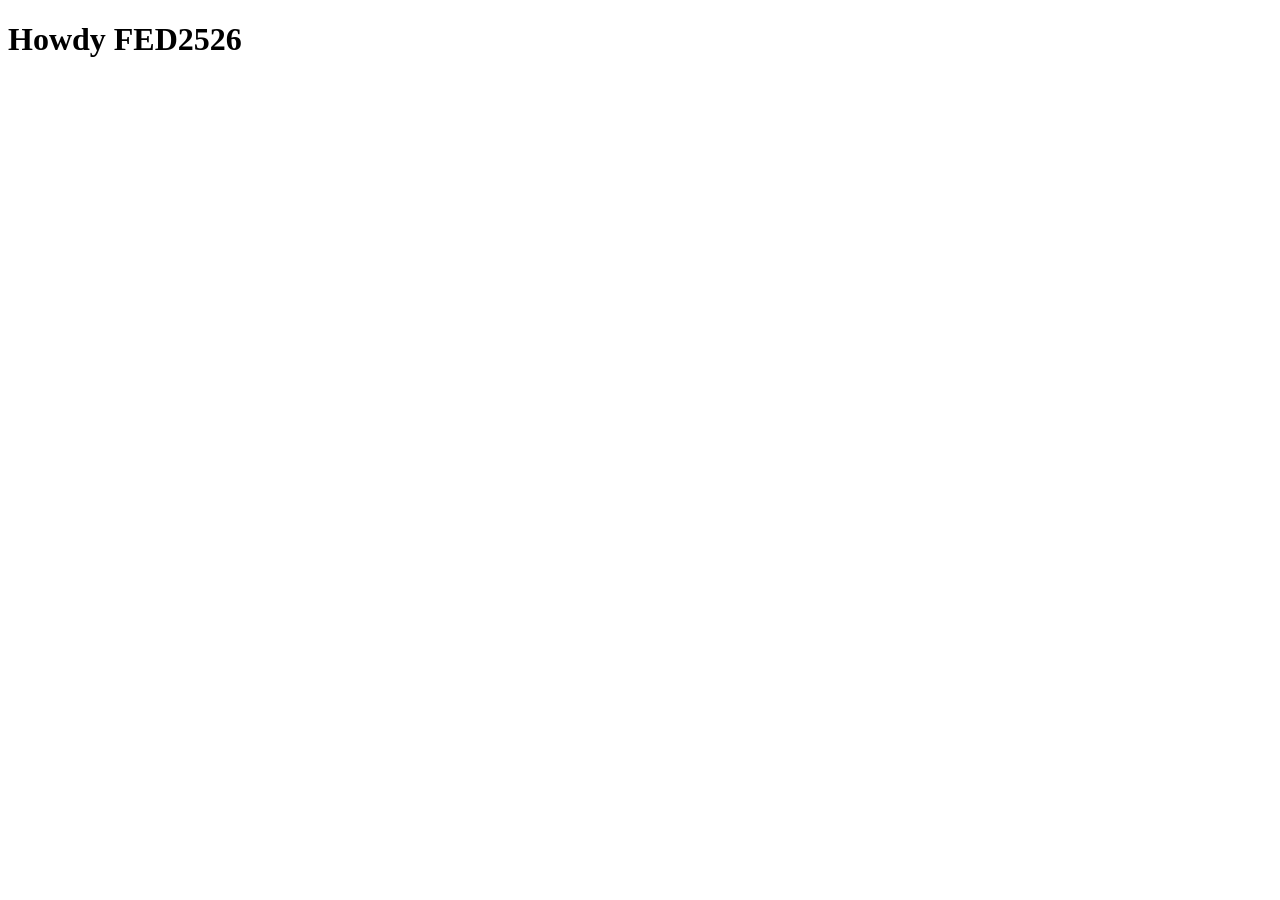
==== index.html @ 94a24c34 "Intake Toevoeging van alle bestanden om te beginnen aan de opdracht." ====
<!DOCTYPE html>
<html lang="nl">
	
<head>
	<meta charset="UTF-8">
	<meta name="author" content="jouw naam">
	<meta name="viewport" content="width=device-width, initial-scale=1">
	
	<title>Howdy FED2526</title>
	
	<link href="styles/style.css" rel="stylesheet">
	<link rel="icon" type="image/svg+xml" href="images/favicon.svg">
</head>

<body>
	<h1>Howdy FED2526</h1>

	<script defer src="scripts/script.js"></script>
</body>
	
</html>
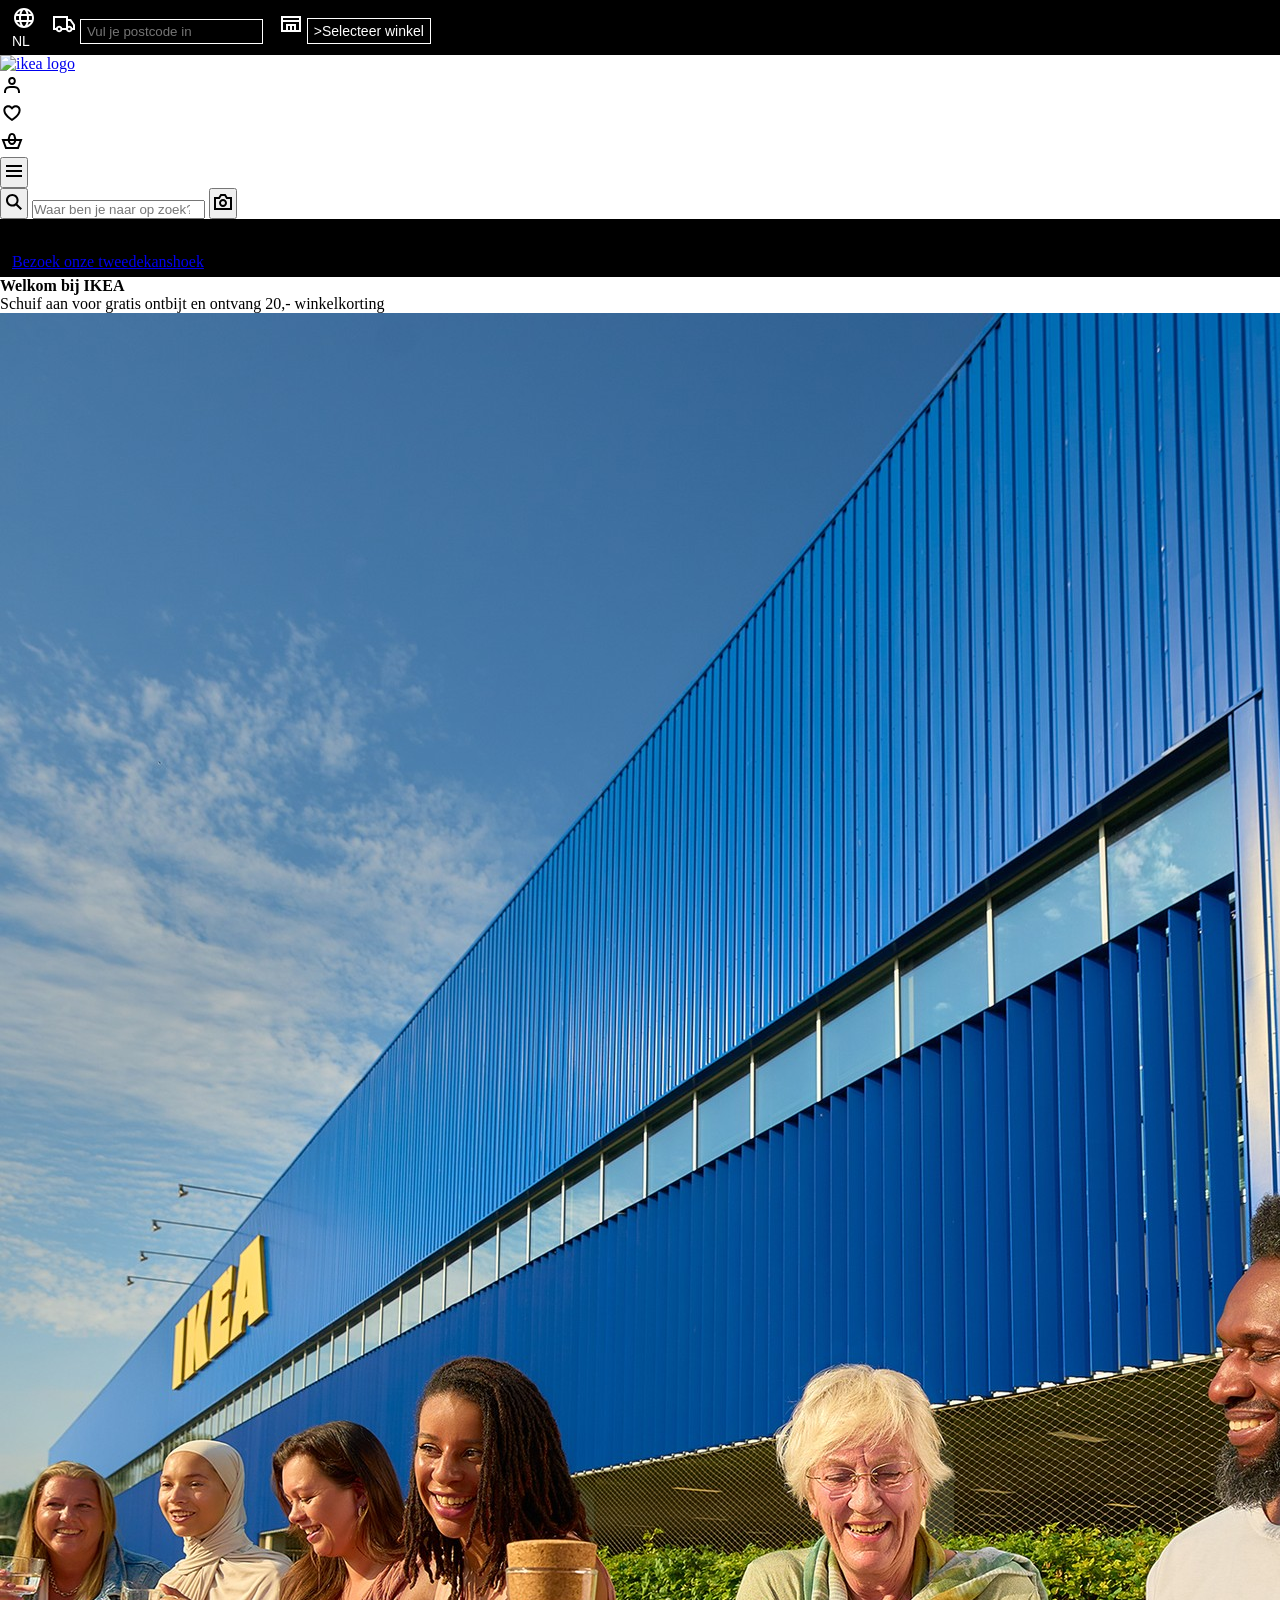
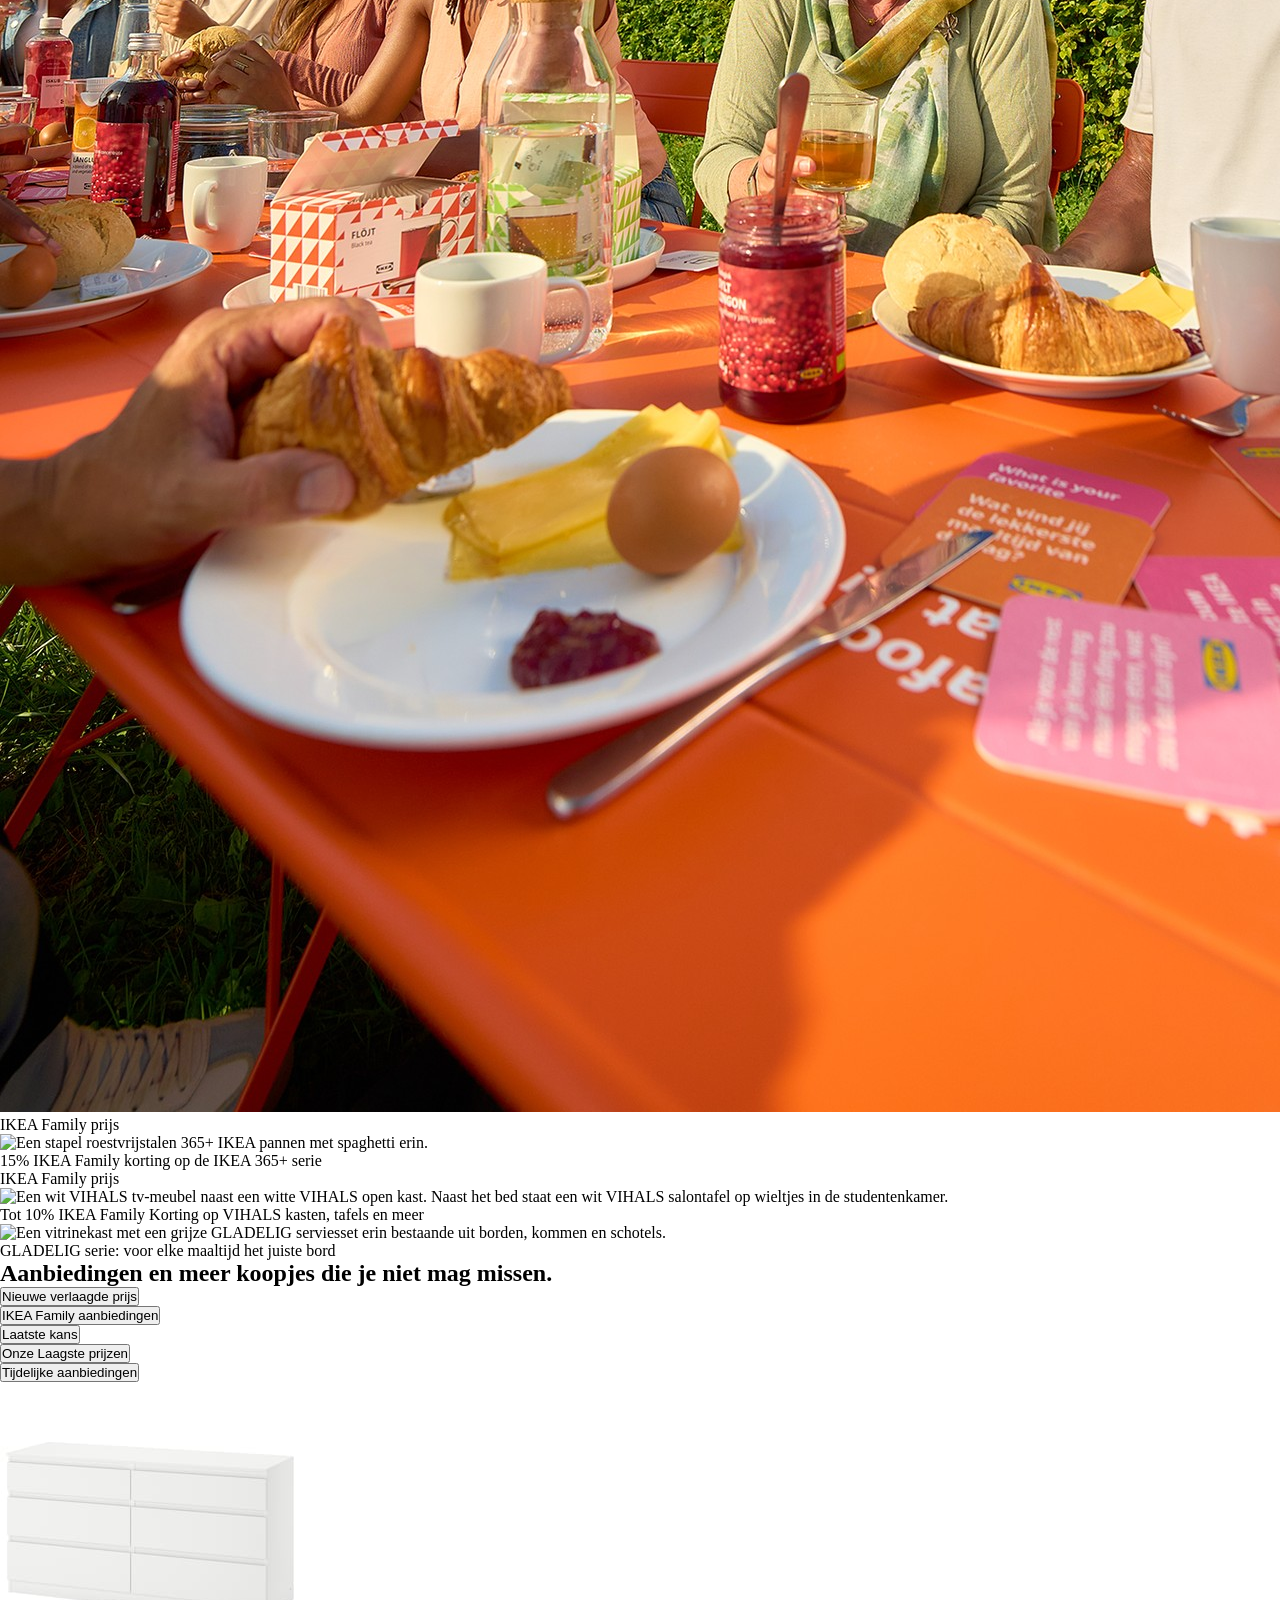
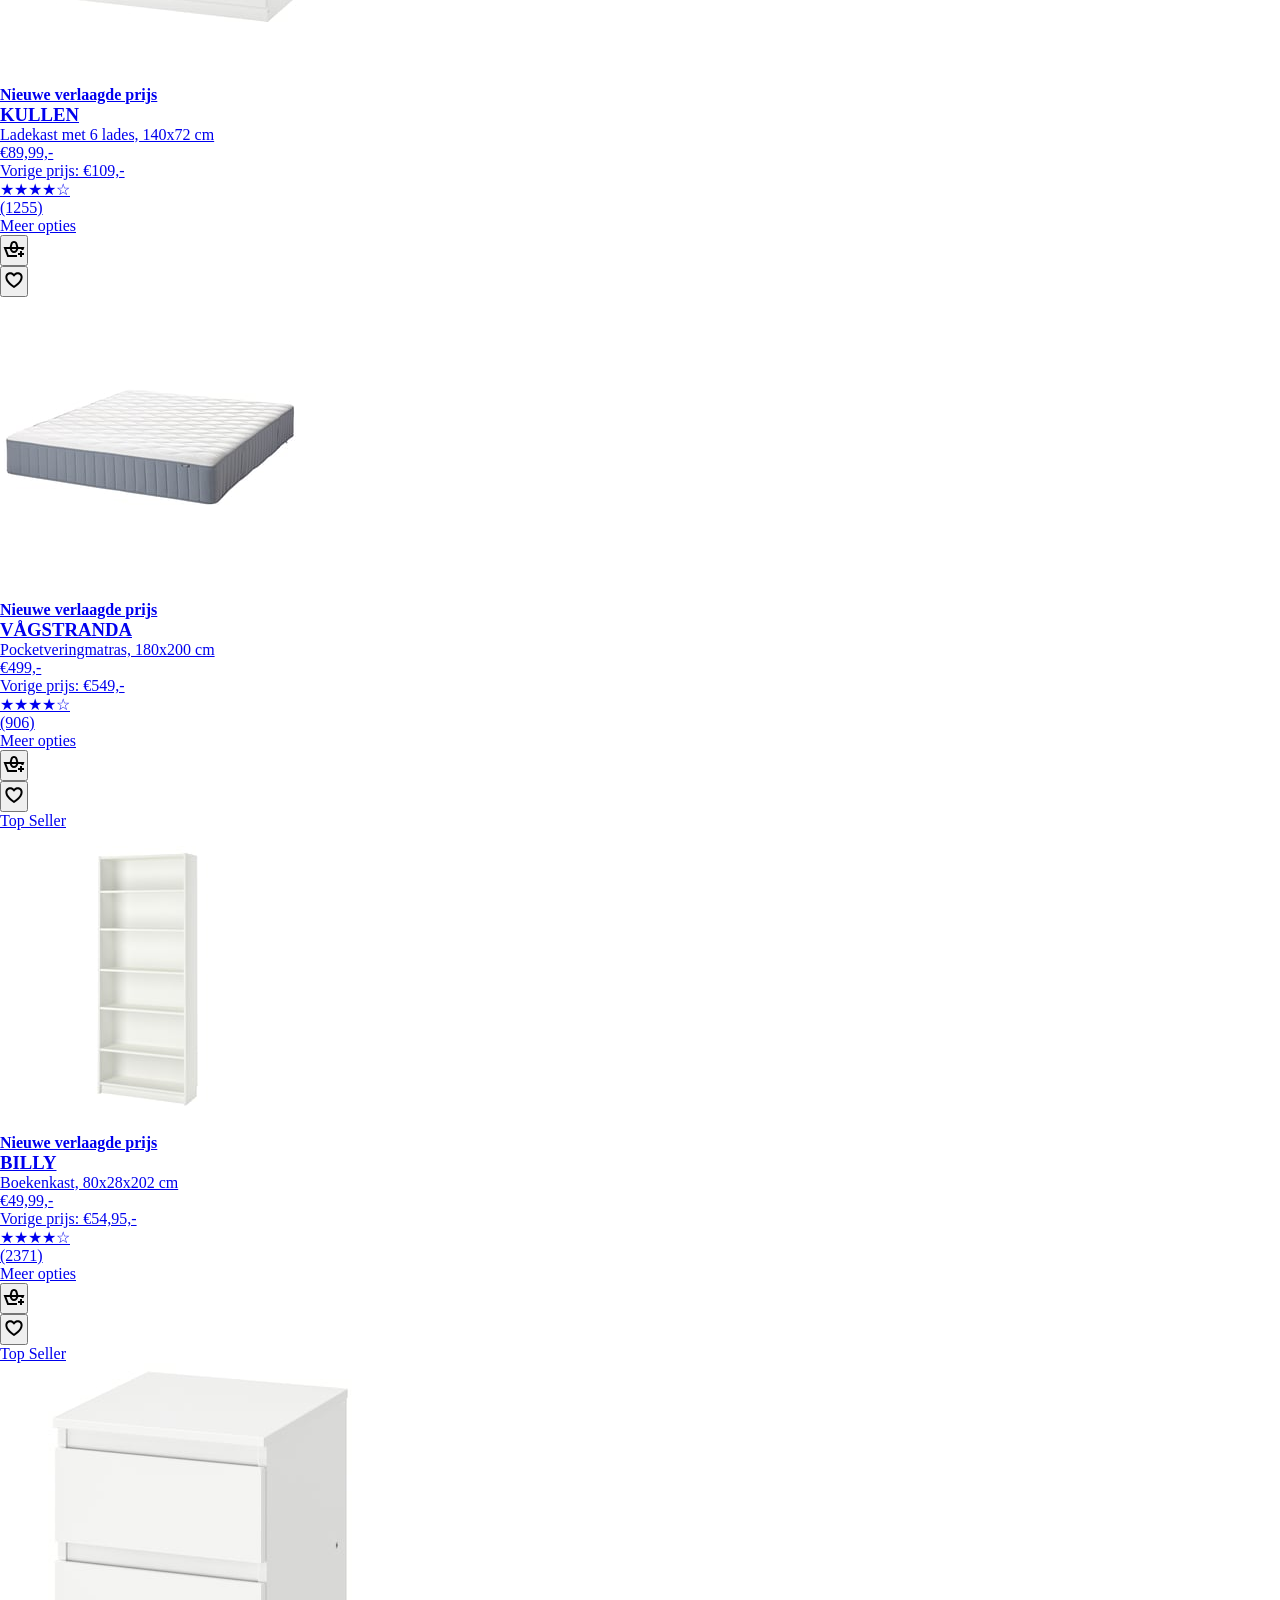
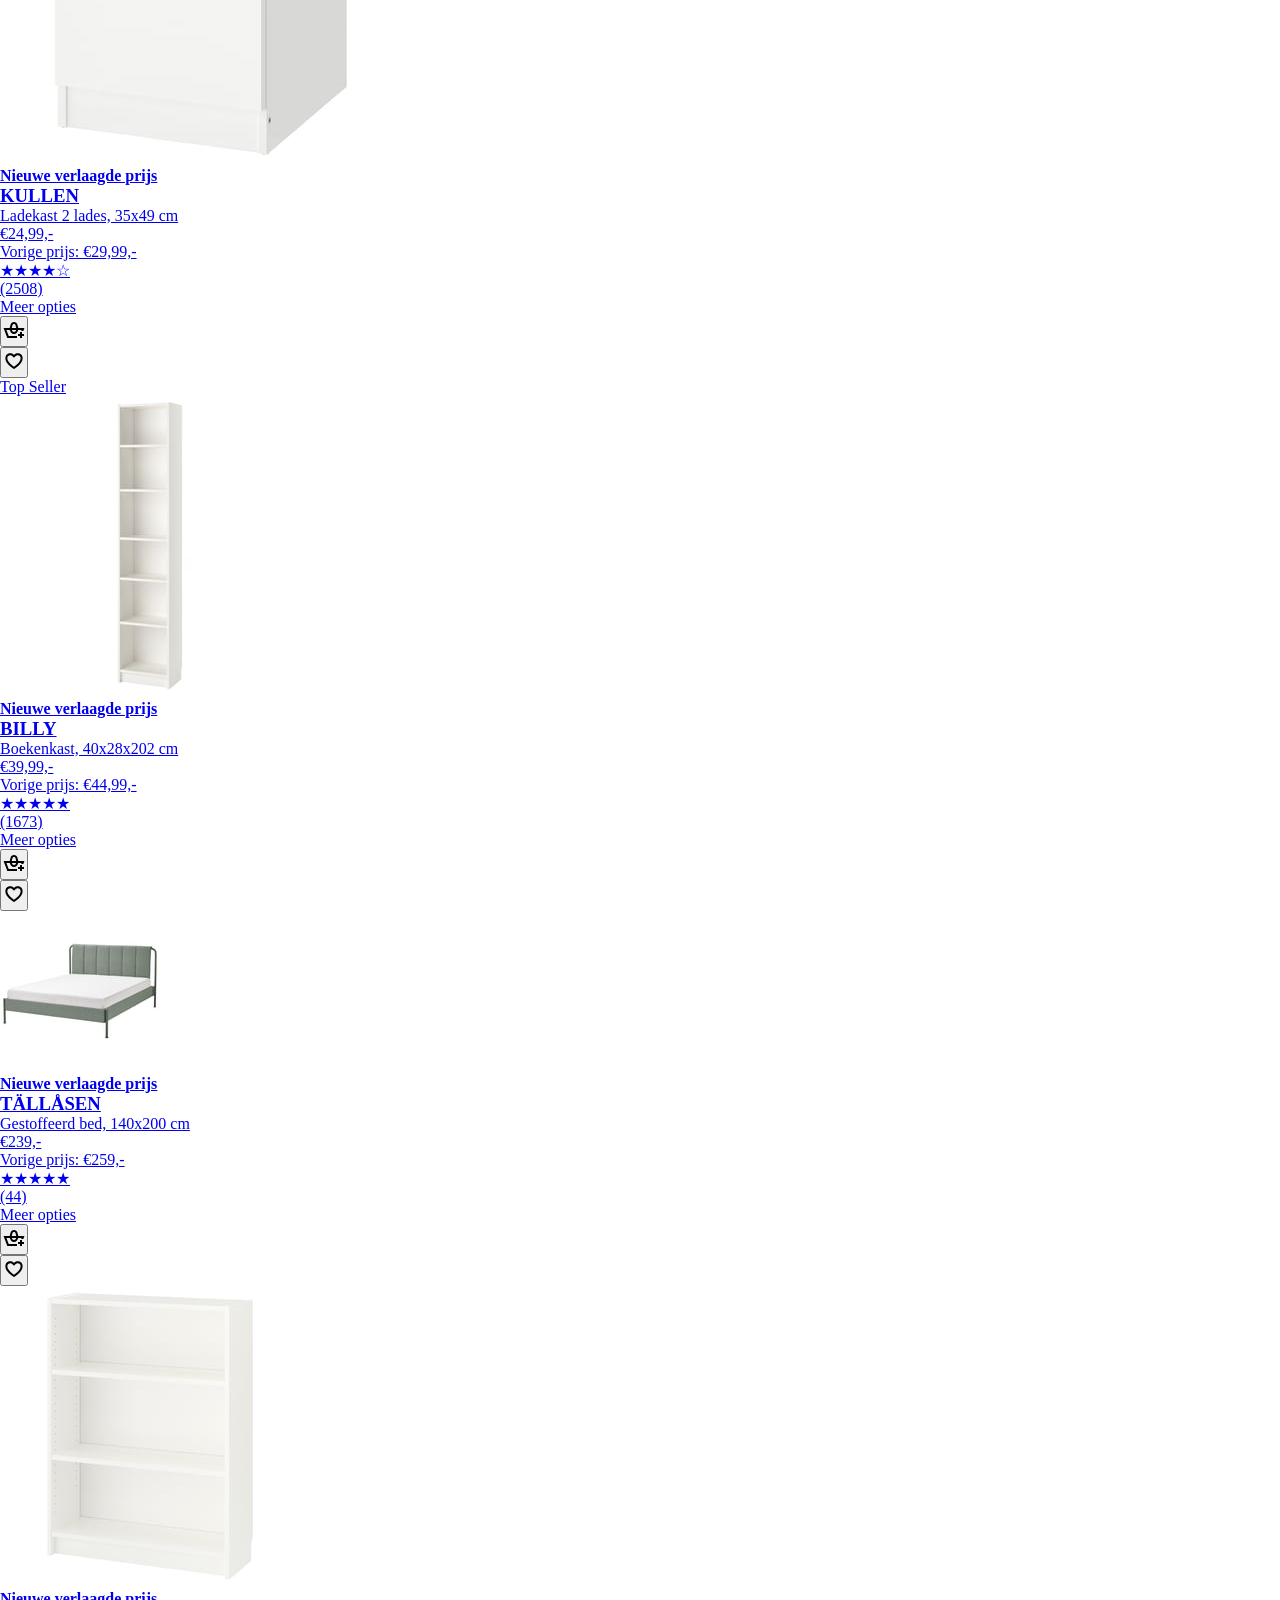
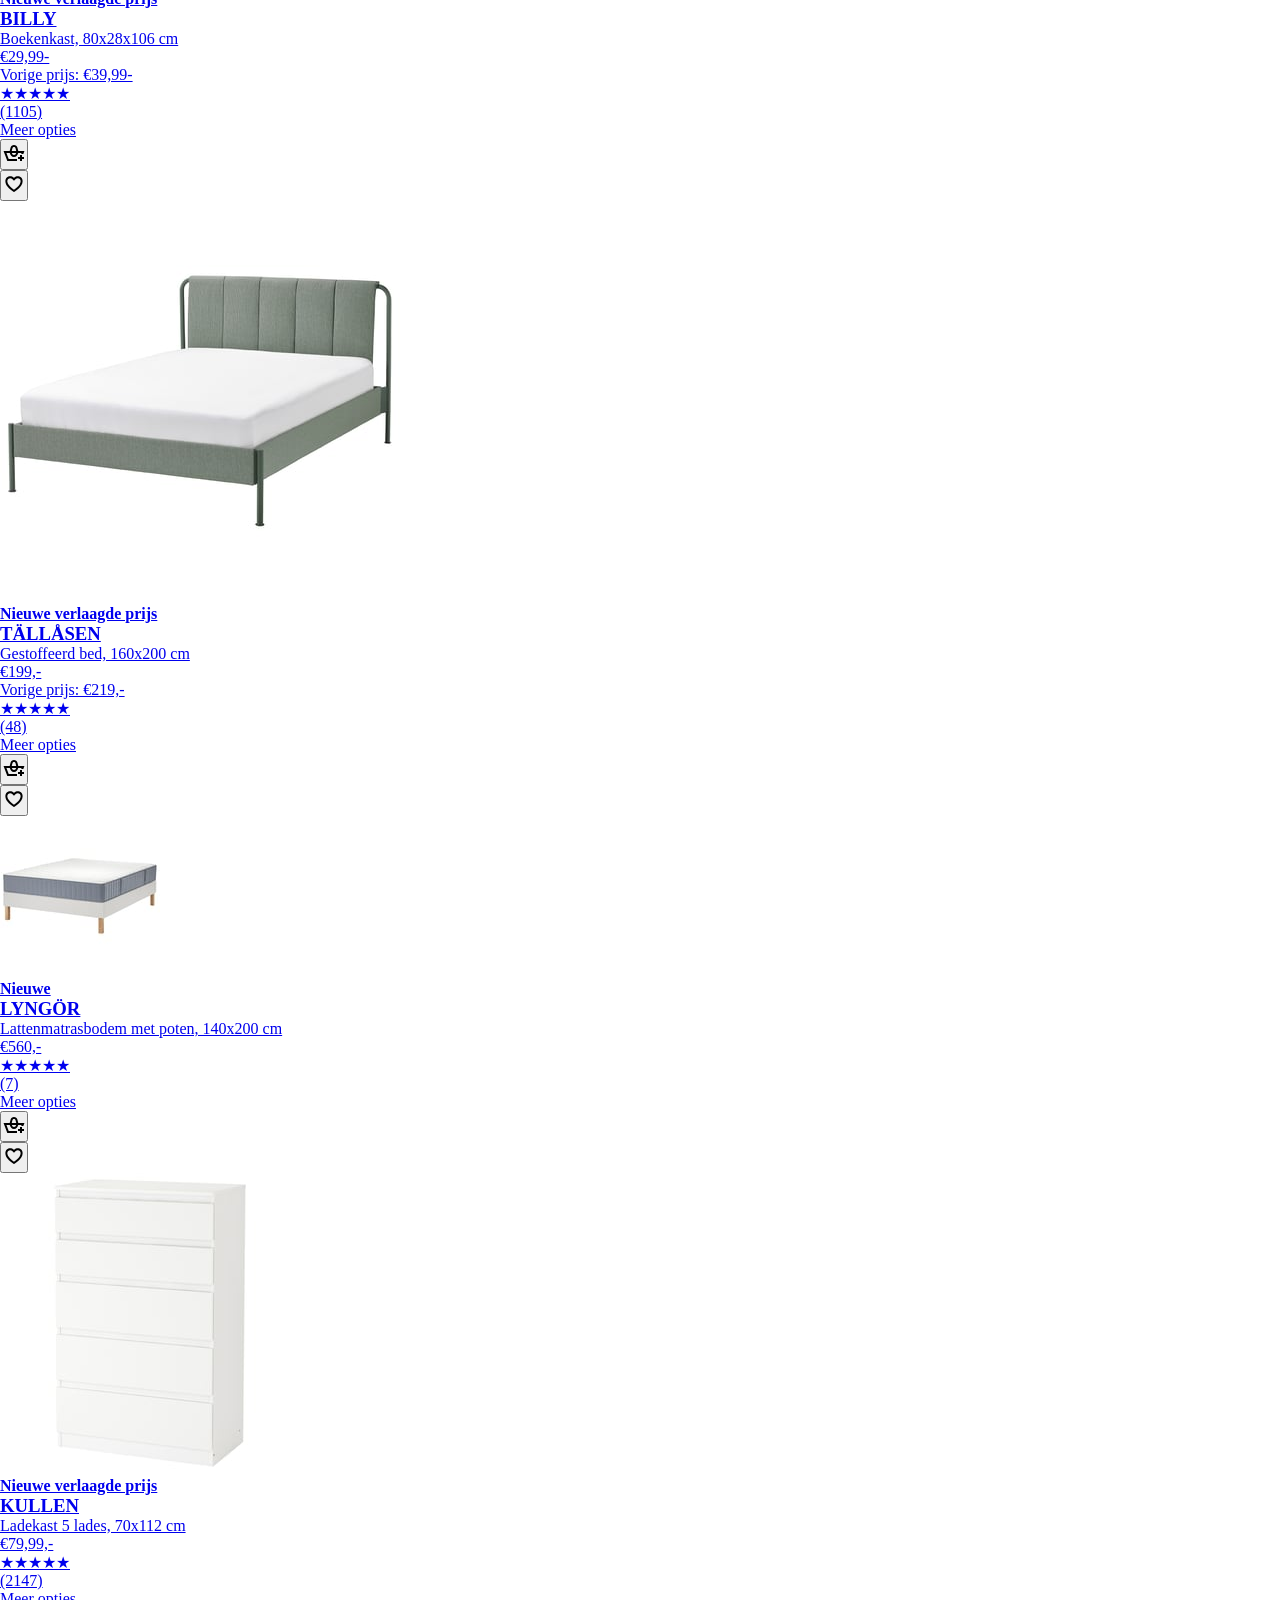
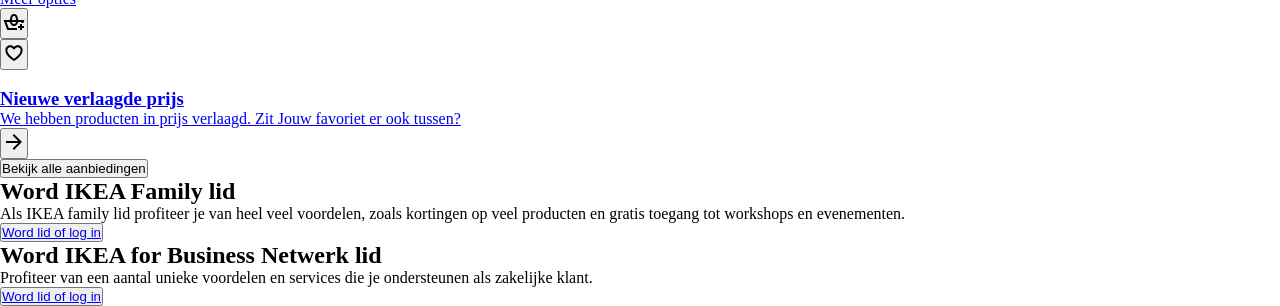
==== commit bc79e427: "Werken aan HTML" ====
--- a/index.html
+++ b/index.html
@@ -3,7 +3,7 @@
 	
 <head>
 	<meta charset="UTF-8">
-	<meta name="author" content="jouw naam">
+	<meta name="author" content="Noah Veder">
 	<meta name="viewport" content="width=device-width, initial-scale=1">
 	
 	<title>Howdy FED2526</title>
@@ -13,9 +13,890 @@
 </head>
 
 <body>
-	<h1>Howdy FED2526</h1>
+	<!--ALT TEKSTEN NIET VERGETEN!-->
+	<!--FORMAT DOCUMENT OM HET INSPRINGEN TE LATEN WERKEN!-->
+
+	<!-- Header  -->
+
+<header>
+
+	<!-- Zwarte Balk  -->
+
+<div>
+	<ul>
+		<li>
+		<svg viewBox="0 0 24 24" focusable="false" width="24" height="24" aria-hidden="true" class="hnf-svg-icon hnf-btn__icon"><path fill-rule="evenodd" clip-rule="evenodd" d="M13.7467 18.1766C12.9482 19.7737 12.2151 20 12 20c-.2151 0-.9482-.2263-1.7467-1.8234-.3065-.6131-.5745-1.3473-.7831-2.1766h5.0596c-.2086.8293-.4766 1.5635-.7831 2.1766zM14.8885 14h-5.777A17.7354 17.7354 0 0 1 9 12c0-.6949.0392-1.3641.1115-2h5.777c.0723.6359.1115 1.3051.1115 2 0 .6949-.0392 1.3641-.1115 2zm1.6955 2c-.2658 1.2166-.6492 2.307-1.1213 3.2138A8.0347 8.0347 0 0 0 18.9297 16H16.584zm3.164-2H16.9c.0656-.6462.1-1.3151.1-2 0-.6849-.0344-1.3538-.1-2h2.848A8.0156 8.0156 0 0 1 20 12a8.0156 8.0156 0 0 1-.252 2zm-.8183-6a8.035 8.035 0 0 0-3.467-3.2138c.4721.9068.8555 1.9972 1.1213 3.2138h2.3457zm-4.3999 0c-.2086-.8293-.4766-1.5635-.7831-2.1766C12.9482 4.2264 12.2151 4 12 4c-.2151 0-.9482.2263-1.7467 1.8234-.3065.613-.5745 1.3473-.7831 2.1766h5.0596zM7.416 8c.2658-1.2166.6491-2.307 1.1213-3.2138A8.035 8.035 0 0 0 5.0703 8H7.416zm-3.164 2A8.0147 8.0147 0 0 0 4 12c0 .6906.0875 1.3608.252 2H7.1a19.829 19.829 0 0 1-.1-2c0-.6849.0344-1.3538.1-2H4.252zm3.164 6H5.0704a8.0347 8.0347 0 0 0 3.467 3.2138C8.0651 18.307 7.6818 17.2166 7.4161 16zM22 12c0-5.5229-4.4772-10-10-10C6.4771 2 2 6.4771 2 12c0 5.5228 4.4771 10 10 10 5.5228 0 10-4.4772 10-10z"></path></svg>
+  		<p>NL<p>
+		</li>
+
+		<li>
+		<svg viewBox="0 0 24 24" focusable="false" width="24" height="24" aria-hidden="true" class="hnf-svg-icon"><path fill-rule="evenodd" clip-rule="evenodd" d="M1 4h15v3h3.0246l3.9793 5.6848V18h-2.6567c-.4218 1.3056-1.6473 2.25-3.0933 2.25-1.446 0-2.6715-.9444-3.0932-2.25h-3.9044c-.4217 1.3056-1.6472 2.25-3.0932 2.25S4.4916 19.3056 4.0698 18H1V4zm3.0698 12c.4218-1.3056 1.6473-2.25 3.0933-2.25 1.446 0 2.6715.9444 3.0932 2.25H14V6H3v10h1.0698zM16 14.0007a3.24 3.24 0 0 1 1.2539-.2507c1.446 0 2.6715.9444 3.0933 2.25h.6567v-2.6848L17.9833 9H16v5.0007zM7.163 15.75c-.6903 0-1.25.5596-1.25 1.25s.5597 1.25 1.25 1.25c.6904 0 1.25-.5596 1.25-1.25s-.5596-1.25-1.25-1.25zm10.0909 0c-.6904 0-1.25.5596-1.25 1.25s.5596 1.25 1.25 1.25 1.25-.5596 1.25-1.25-.5596-1.25-1.25-1.25z"></path></svg>
+ 		<input type="text" placeholder="Vul je postcode in">
+		</li>
+ 
+		<li>
+		<svg viewBox="0 0 24 24" focusable="false" width="24" height="24" aria-hidden="true" class="hnf-svg-icon"><path fill-rule="evenodd" clip-rule="evenodd" d="M2 4v16h20V4H2zm2 4V6h16v2H4zm0 2v8h3v-6h10v6h3v-8H4zm11 4h-2v4h2v-4zm-4 0H9v4h2v-4z"></path></svg>
+ 		<button>>Selecteer winkel</button>
+		</li>
+	</ul>
+</div>
+
+<!-- Navigatie  -->
+
+<nav>
+	<ul>
+				<!-- Ikea logo  -->
+		<li>
+		<a href="index.html" >
+ 		<img src="https://www.ikea.com/global/assets/logos/brand/ikea.svg" alt="ikea logo">
+ 		</a>
+		</li>
+	
+				<!-- Profiel  -->
+		<li>
+		<a href="/account">
+  	 	<svg viewBox="0 0 24 24" focusable="false" width="24" height="24" aria-hidden="true" class="hnf-svg-icon hnf-btn__icon hnf-avatar-person__icon"><path fill-rule="evenodd" clip-rule="evenodd" d="M10.6724 6.4678c.2734-.2812.6804-.4707 1.3493-.4707.3971 0 .705.0838.9529.2225.241.1348.4379.3311.5934.6193l.0033.006c.1394.2541.237.6185.237 1.1403 0 .7856-.2046 1.2451-.4796 1.5278l-.0048.005c-.2759.2876-.679.4764-1.334.4764-.3857 0-.6962-.082-.956-.2241-.2388-.1344-.4342-.3293-.5888-.6147-.1454-.275-.2419-.652-.2419-1.1704 0-.7902.2035-1.2442.4692-1.5174zm1.3493-2.4717c-1.0834 0-2.054.3262-2.7838 1.0766-.7376.7583-1.0358 1.781-1.0358 2.9125 0 .7656.1431 1.483.4773 2.112l.0031.0058c.3249.602.785 1.084 1.3777 1.4154l.0062.0035c.5874.323 1.2368.4736 1.9235.4736 1.0818 0 2.0484-.3333 2.7755-1.0896.7406-.7627 1.044-1.786 1.044-2.9207 0-.7629-.1421-1.4784-.482-2.0996-.3247-.6006-.7844-1.0815-1.376-1.4125-.5858-.3276-1.2388-.477-1.9297-.477zM6.4691 16.8582c.2983-.5803.7228-1.0273 1.29-1.3572.5582-.3191 1.2834-.5049 2.2209-.5049h4.04c.9375 0 1.6626.1858 2.2209.5049.5672.3299.9917.7769 1.29 1.3572.3031.5896.4691 1.2936.4691 2.1379v1h2v-1c0-1.1122-.2205-2.1384-.6904-3.0523a5.3218 5.3218 0 0 0-2.0722-2.1769c-.9279-.5315-2.0157-.7708-3.2174-.7708H9.98c-1.1145 0-2.2483.212-3.2225.7737-.8982.5215-1.5928 1.2515-2.0671 2.174C4.2205 16.8577 4 17.8839 4 18.9961v1h2v-1c0-.8443.166-1.5483.4691-2.1379z"></path></svg>
+		</a>
+		</li>
+				<!-- Favorieten  -->
+		<li>
+		<a href="/favorieten">
+		<svg viewBox="0 0 24 24" focusable="false" width="24" height="24" aria-hidden="true" class="hnf-svg-icon hnf-btn__icon hnf-svg-icon hnf-svg-icon--heart"><path fill-rule="evenodd" clip-rule="evenodd" d="M19.205 5.599c.9541.954 1.4145 2.2788 1.4191 3.6137 0 3.0657-2.2028 5.7259-4.1367 7.5015-1.2156 1.1161-2.5544 2.1393-3.9813 2.9729L12 20.001l-.501-.3088c-.9745-.5626-1.8878-1.2273-2.7655-1.9296-1.1393-.9117-2.4592-2.1279-3.5017-3.5531-1.0375-1.4183-1.8594-3.1249-1.8597-4.9957-.0025-1.2512.3936-2.5894 1.419-3.6149 1.8976-1.8975 4.974-1.8975 6.8716 0l.3347.3347.336-.3347c1.8728-1.8722 4.9989-1.8727 6.8716 0zm-7.2069 12.0516c.6695-.43 1.9102-1.2835 3.1366-2.4096 1.8786-1.7247 3.4884-3.8702 3.4894-6.0264-.0037-.849-.2644-1.6326-.8333-2.2015-1.1036-1.1035-2.9413-1.0999-4.0445.0014l-1.7517 1.7448-1.7461-1.7462c-1.1165-1.1164-2.9267-1.1164-4.0431 0-1.6837 1.6837-.5313 4.4136.6406 6.0156.8996 1.2298 2.0728 2.3207 3.137 3.1722a24.3826 24.3826 0 0 0 2.0151 1.4497z"></path></svg>
+		</a>
+		</li>
+				<!-- Winkelwagen  -->
+		<li>
+		<a href="/cart">
+  		 <svg viewBox="0 0 24 24" focusable="false" width="24" height="24" aria-hidden="true" class="hnf-svg-icon hnf-svg-bag-default hnf-btn__icon"><path fill-rule="evenodd" clip-rule="evenodd" d="M11.9997 4c1.7048 0 2.9806 1.122 3.4578 2.7127.3246 1.0819.5718 2.1886.8335 3.2873h6.1517l-3.75 10H5.3067l-3.75-10h6.1516c.2617-1.0987.509-2.2054.8335-3.2873C9.019 5.122 10.2948 4 11.9997 4zm2.2348 6H9.7648c.2293-.9532.5299-2.1701.6927-2.7127C10.6838 6.533 11.1739 6 11.9997 6s1.3158.533 1.5421 1.2873c.1628.5426.4634 1.7595.6927 2.7127zm-9.7918 2 2.25 6h10.614l2.25-6h-3.3252c-.6633 2.1065-1.7665 4-4.2318 4-2.4654 0-3.5686-1.8935-4.2319-4h-3.325zm5.4308 0c.3635 1.0612.8841 2 2.1262 2 1.242 0 1.7626-.9388 2.1261-2H9.8735z"></path></svg>
+		</a>
+		</li>
+				<!-- HamburgerMenu  -->
+		<li>
+		<button>
+		 <svg viewBox="0 0 24 24" focusable="false" width="24" height="24" aria-hidden="true" class="hnf-svg-icon hnf-btn__icon"><path fill-rule="evenodd" clip-rule="evenodd" d="M20 8H4V6h16v2zm0 5H4v-2h16v2zm0 5H4v-2h16v2z"></path></svg>
+		</button>
+		</li>
+
+	</ul>
+</nav>
+
+<!-- zoekbalk met icoontje  -->
+
+<form>
+
+	<button>
+	<svg viewBox="0 0 24 24" focusable="false" width="24" height="24" aria-hidden="true" class="search-box-svg-icon search-box-search__icon"><path fill-rule="evenodd" clip-rule="evenodd" d="M13.9804 15.3946c-1.0361.7502-2.3099 1.1925-3.6869 1.1925C6.8177 16.5871 4 13.7694 4 10.2935 4 6.8177 6.8177 4 10.2935 4c3.4759 0 6.2936 2.8177 6.2936 6.2935 0 1.377-.4423 2.6508-1.1925 3.6869l4.6016 4.6016-1.4142 1.4142-4.6016-4.6016zm.6067-5.1011c0 2.3713-1.9223 4.2936-4.2936 4.2936C7.9223 14.5871 6 12.6648 6 10.2935 6 7.9223 7.9223 6 10.2935 6c2.3713 0 4.2936 1.9223 4.2936 4.2935z"></svg>
+	</button>
+	<input type="search" placeholder="Waar ben je naar op zoek?" aria-label="Zoek product">
+
+	<button>
+	<svg viewBox="0 0 24 24" focusable="false" width="24" height="24" aria-hidden="true" class="search-box-svg-icon search-box-btn__icon"><path fill-rule="evenodd" clip-rule="evenodd" d="M16.002 13c0 2.2091-1.7909 4-4 4-2.2092 0-4-1.7909-4-4 0-2.2091 1.7908-4 4-4 2.2091 0 4 1.7909 4 4zm-2 0c0 1.1046-.8955 2-2 2-1.1046 0-2-.8954-2-2s.8954-2 2-2c1.1045 0 2 .8954 2 2z"></path><path fill-rule="evenodd" clip-rule="evenodd" d="M9.4429 4 7.5858 7H3v13h18V7h-4.5859L14.557 4H9.4429zm1.1141 2h2.8859L15.3 9H19v9H5V9h3.6999l1.8571-3z"></svg>
+	</button>
+
+</form>
+
+<!-- Advertentie Balk  -->
+ 
+<a href="#">
+<div>
+    <svg focusable="false" width="24" height="24" viewBox="0 0 24 24" xmlns="http://www.w3.org/2000/svg" class="hnf-svg-icon hnf-svg-icon hnf-inline-message__icon" aria-hidden="false"><title>leaf</title><path fill-rule="evenodd" clip-rule="evenodd" d="M4.2475 18.2656C1.9004 14.7153 3.0457 9.2629 5.927 6.3835 10.076 2.2372 16.4942 2 22 2c0 5.5026-.2372 11.9129-4.387 16.0598-2.8784 2.8765-8.3167 4.0182-11.8725 1.6912L3.4898 22 2 20.5114l2.2475-2.2458zM7.417 7.872c3.1138-3.1117 8.2872-3.651 12.4632-3.7538-.1024 4.175-.6415 9.3397-3.757 12.453-2.1362 2.1348-6.0648 3.0432-8.8415 1.6398l1.4753-1.4742h4.8154v-2.1052h-2.7085l2.1069-2.1053h3.762v-2.1052h-1.6551l3.3101-3.3076L16.898 5.625l-3.3256 3.323V7.2632h-2.1069v3.79l-2.1069 2.1053v-2.7374H7.2517v4.8426l-1.4649 1.4638c-1.4223-2.7737-.5088-6.718 1.6301-8.8555z"></svg>
+    <p>Bezoek onze tweedekanshoek</p>
+</div>
+</a>
+
+</header>
+
+<!-- Main  -->
+
+<main>
+
+<!-- Section 1  -->
+
+<section>
+
+<!-- Eerste foto met tekst  -->
+
+<section>
+
+<article>
+<h1>Welkom bij IKEA</h1>
+<p>Schuif aan voor gratis ontbijt en ontvang 20,- winkelkorting</p>
+<img src="images/Welkom.png" alt="Voor een IKEA winkel zitten mensen buiten aan een lange oranje tafel die gedekt is voor het ontbijt.">
+</article>
+
+<!-- 3 aanbiedingen -->
+
+<article>
+<p>IKEA Family prijs</p>
+<img alt="Een stapel roestvrijstalen 365+ IKEA pannen met spaghetti erin." src="https://www.ikea.com/ext/ingkadam/m/10fb64a5555a8bdb/original/PE850393-crop001.jpg?f=s" srcset="https://www.ikea.com/ext/ingkadam/m/10fb64a5555a8bdb/original/PE850393-crop001.jpg?f=xxxs 240w, https://www.ikea.com/ext/ingkadam/m/10fb64a5555a8bdb/original/PE850393-crop001.jpg?f=xxs 300w, https://www.ikea.com/ext/ingkadam/m/10fb64a5555a8bdb/original/PE850393-crop001.jpg?f=xs 400w, https://www.ikea.com/ext/ingkadam/m/10fb64a5555a8bdb/original/PE850393-crop001.jpg?f=s 500w, https://www.ikea.com/ext/ingkadam/m/10fb64a5555a8bdb/original/PE850393-crop001.jpg?f=m 600w, https://www.ikea.com/ext/ingkadam/m/10fb64a5555a8bdb/original/PE850393-crop001.jpg?f=l 750w, https://www.ikea.com/ext/ingkadam/m/10fb64a5555a8bdb/original/PE850393-crop001.jpg?f=xl 800w, https://www.ikea.com/ext/ingkadam/m/10fb64a5555a8bdb/original/PE850393-crop001.jpg?f=xxl 950w, https://www.ikea.com/ext/ingkadam/m/10fb64a5555a8bdb/original/PE850393-crop001.jpg?f=xxxl 1400w, https://www.ikea.com/ext/ingkadam/m/10fb64a5555a8bdb/original/PE850393-crop001.jpg?f=sg 1600w" loading="eager" fetchpriority="high">
+<p>
+15% IKEA Family korting op de IKEA 365+ serie
+</p>
+</article>
+        
+<article>
+<p>IKEA Family prijs</p>
+<img alt="Een wit VIHALS tv-meubel naast een witte VIHALS open kast. Naast het bed staat een wit VIHALS salontafel op wieltjes in de studentenkamer." src="https://www.ikea.com/ext/ingkadam/m/47d4d3ddd590cb5c/original/PE843724.jpg?f=s" srcset="https://www.ikea.com/ext/ingkadam/m/47d4d3ddd590cb5c/original/PE843724.jpg?f=xxxs 240w, https://www.ikea.com/ext/ingkadam/m/47d4d3ddd590cb5c/original/PE843724.jpg?f=xxs 300w, https://www.ikea.com/ext/ingkadam/m/47d4d3ddd590cb5c/original/PE843724.jpg?f=xs 400w, https://www.ikea.com/ext/ingkadam/m/47d4d3ddd590cb5c/original/PE843724.jpg?f=s 500w, https://www.ikea.com/ext/ingkadam/m/47d4d3ddd590cb5c/original/PE843724.jpg?f=m 600w, https://www.ikea.com/ext/ingkadam/m/47d4d3ddd590cb5c/original/PE843724.jpg?f=l 750w, https://www.ikea.com/ext/ingkadam/m/47d4d3ddd590cb5c/original/PE843724.jpg?f=xl 800w, https://www.ikea.com/ext/ingkadam/m/47d4d3ddd590cb5c/original/PE843724.jpg?f=xxl 950w, https://www.ikea.com/ext/ingkadam/m/47d4d3ddd590cb5c/original/PE843724.jpg?f=xxxl 1400w, https://www.ikea.com/ext/ingkadam/m/47d4d3ddd590cb5c/original/PE843724.jpg?f=sg 1600w" loading="eager" fetchpriority="high">
+<p>
+Tot 10% IKEA Family Korting op VIHALS kasten, tafels en meer
+</p>
+</article>
+
+<article>
+<img alt="Een vitrinekast met een grijze GLADELIG serviesset erin bestaande uit borden, kommen en schotels." src="https://www.ikea.com/ext/ingkadam/m/710304ebae2190dd/original/PE985498.jpg?f=s" srcset="https://www.ikea.com/ext/ingkadam/m/710304ebae2190dd/original/PE985498.jpg?f=xxxs 240w, https://www.ikea.com/ext/ingkadam/m/710304ebae2190dd/original/PE985498.jpg?f=xxs 300w, https://www.ikea.com/ext/ingkadam/m/710304ebae2190dd/original/PE985498.jpg?f=xs 400w, https://www.ikea.com/ext/ingkadam/m/710304ebae2190dd/original/PE985498.jpg?f=s 500w, https://www.ikea.com/ext/ingkadam/m/710304ebae2190dd/original/PE985498.jpg?f=m 600w, https://www.ikea.com/ext/ingkadam/m/710304ebae2190dd/original/PE985498.jpg?f=l 750w, https://www.ikea.com/ext/ingkadam/m/710304ebae2190dd/original/PE985498.jpg?f=xl 800w, https://www.ikea.com/ext/ingkadam/m/710304ebae2190dd/original/PE985498.jpg?f=xxl 950w, https://www.ikea.com/ext/ingkadam/m/710304ebae2190dd/original/PE985498.jpg?f=xxxl 1400w, https://www.ikea.com/ext/ingkadam/m/710304ebae2190dd/original/PE985498.jpg?f=sg 1600w" loading="eager" fetchpriority="high">
+<p>
+GLADELIG serie: voor elke maaltijd het juiste bord
+</p>
+</article>
+
+</section>
+
+<!-- Section 2 -->
+
+<section>
+
+<h2> Aanbiedingen en meer koopjes die je niet mag missen. </h2>
+
+<!-- Aanbieding knoppen -->
+
+<article>
+
+<ul>
+
+<li><button>Nieuwe verlaagde prijs</button></li>
+<li><button>IKEA Family aanbiedingen</button></li>
+<li><button>Laatste kans</button></li>
+<li><button>Onze Laagste prijzen</button></li>
+<li><button>Tijdelijke aanbiedingen</button></li>
+
+</ul>
+
+</article>
+
+<!-- Carousel 1 Slide 1-->
+<article>
+
+<!-- Carousel Slide 1 productLink -->
+<a href="/product/KULLEN6LADES">
+
+<!-- Carousel Slide 1 lijst -->
+<ul>
+
+<!-- Carousel Slide 1 foto -->
+<li>
+<img src="images/KULLEN6LADES.jpg" alt="Een KULLEN witte ladekast met zes vakken. Het is rechthoekig, strak en modern, ideaal voor het opbergen van kleding en beddengoed.">
+</li>
+
+<!-- Carousel Slide 1 koptekst -->
+<li>
+<h4>Nieuwe verlaagde prijs</h4>
+</li>
+
+<!-- Carousel Slide 1 productNaam -->
+<li>
+<h3>KULLEN</h3>
+</li>
+
+<!-- Carousel Slide 1 productInformatie -->
+<li>
+<p>Ladekast met 6 lades, 140x72 cm</p>
+</li>
+
+<!-- Carousel Slide 1 prijs -->
+<li>
+<p>€89,99,-</p>
+</li>
+
+<!-- Carousel Slide 1 oudePrijs -->
+<li>
+<p>Vorige prijs: €109,-</p>
+</li>
+
+<!-- Carousel Slide 1 sterrenRating -->
+<li>
+<p>★★★★☆</p>
+<p>(1255)</p>
+</li>
+
+<!-- Carousel Slide meerOpties -->
+<p>Meer opties</p>
+
+<!-- Carousel Slide 1 knoppen -->
+<li>
+<button type="button" aria-label="Voeg toe aan winkelwagen, KULLEN, ladekast met 6 lades, wit"> <svg viewBox="0 0 24 24" focusable="false" width="24" height="24" aria-hidden="true"><path fill-rule="evenodd" clip-rule="evenodd" d="M11.9997 4C10.2948 4 9.019 5.122 8.5418 6.7127 8.2172 7.7946 7.97 8.9013 7.7083 10H1.5566l3.7501 10h9.6931v-2h-8.307l-2.2501-6h3.3251c.6634 2.1065 1.7665 4 4.2319 4 2.4653 0 3.5685-1.8935 4.2318-4h3.3252l-.375 1h2.136l1.125-3H16.291c-.2617-1.0987-.5089-2.2054-.8335-3.2873C14.9803 5.122 13.7045 4 11.9997 4zm2.2348 6c-.2293-.9532-.5299-2.1701-.6927-2.7127C13.3155 6.533 12.8255 6 11.9997 6s-1.3159.533-1.5422 1.2873C10.2947 7.83 9.9941 9.0468 9.7648 10h4.4697zm-4.361 2h4.2523c-.3635 1.0612-.8841 2-2.1261 2-1.2421 0-1.7627-.9388-2.1262-2z"></path><path d="M19.9998 14h-2v2h-2v2h2v2h2v-2h2v-2h-2v-2z"></path></svg></button>
+</li>
+
+<!-- Carousel Slide 1 knoppen (2)-->
+<li>
+<button type="button" aria-label="Bewaar op boodschappenlijstje, KULLEN, ladekast met 6 lades, wit" data-remove-text="Verwijder van je boodschappenlijstje, KULLEN, ladekast met 6 lades, wit" data-add-text="Bewaar op boodschappenlijstje, KULLEN, ladekast met 6 lades, wit"><svg viewBox="0 0 24 24" focusable="false" width="24" height="24" aria-hidden="true" ><path fill-rule="evenodd" clip-rule="evenodd" d="M19.205 5.599c.9541.954 1.4145 2.2788 1.4191 3.6137 0 3.0657-2.2028 5.7259-4.1367 7.5015-1.2156 1.1161-2.5544 2.1393-3.9813 2.9729L12 20.001l-.501-.3088c-.9745-.5626-1.8878-1.2273-2.7655-1.9296-1.1393-.9117-2.4592-2.1279-3.5017-3.5531-1.0375-1.4183-1.8594-3.1249-1.8597-4.9957-.0025-1.2512.3936-2.5894 1.419-3.6149 1.8976-1.8975 4.974-1.8975 6.8716 0l.3347.3347.336-.3347c1.8728-1.8722 4.9989-1.8727 6.8716 0zm-7.2069 12.0516c.6695-.43 1.9102-1.2835 3.1366-2.4096 1.8786-1.7247 3.4884-3.8702 3.4894-6.0264-.0037-.849-.2644-1.6326-.8333-2.2015-1.1036-1.1035-2.9413-1.0999-4.0445.0014l-1.7517 1.7448-1.7461-1.7462c-1.1165-1.1164-2.9267-1.1164-4.0431 0-1.6837 1.6837-.5313 4.4136.6406 6.0156.8996 1.2298 2.0728 2.3207 3.137 3.1722a24.3826 24.3826 0 0 0 2.0151 1.4497z"></svg></button>
+</li>
+
+</ul>
+</article>
+
+</a>
+
+<!-- Carousel 1 Slide 2-->
+<article>
+
+<!-- Carousel Slide 2 productLink -->
+<a href="/product/VAGSTRANDA">
+
+<!-- Carousel Slide 2 lijst -->
+<ul>
+
+<!-- Carousel Slide 2 foto -->
+<li>
+<img src="images/VAGSTRANDA.jpg" alt="Nieuwe VÅGSTRANDA-matras, lichtgrijs, rechthoekig, stevige dubbellaagse pocketveren, versterkte randen voor comfort.">
+</li>
+
+<!-- Carousel Slide 2 koptekst -->
+<li>
+<h4>Nieuwe verlaagde prijs</h4>
+</li>
+
+<!-- Carousel Slide 2 productNaam -->
+<li>
+<h3>VÅGSTRANDA</h3>
+</li>
+
+<!-- Carousel Slide 2 productInformatie -->
+<li>
+<p>Pocketveringmatras, 180x200 cm</p>
+</li>
+
+<!-- Carousel Slide 2 prijs -->
+<li>
+<p>€499,-</p>
+</li>
+
+<!-- Carousel Slide 2 oudePrijs -->
+<li>
+<p>Vorige prijs: €549,-</p>
+</li>
+
+<!-- Carousel Slide 2 sterrenRating -->
+<li>
+<p>★★★★☆</p>
+<p>(906)</p>
+</li>
+
+<!-- Carousel Slide meerOpties -->
+<p>Meer opties</p>
+
+<!-- Carousel Slide 2 knoppen -->
+<li>
+<button type="button" aria-label="Voeg toe aan winkelwagen, VÅGSTRANDA, Pocketveringmatras, 180x200 cm"> <svg viewBox="0 0 24 24" focusable="false" width="24" height="24" aria-hidden="true"><path fill-rule="evenodd" clip-rule="evenodd" d="M11.9997 4C10.2948 4 9.019 5.122 8.5418 6.7127 8.2172 7.7946 7.97 8.9013 7.7083 10H1.5566l3.7501 10h9.6931v-2h-8.307l-2.2501-6h3.3251c.6634 2.1065 1.7665 4 4.2319 4 2.4653 0 3.5685-1.8935 4.2318-4h3.3252l-.375 1h2.136l1.125-3H16.291c-.2617-1.0987-.5089-2.2054-.8335-3.2873C14.9803 5.122 13.7045 4 11.9997 4zm2.2348 6c-.2293-.9532-.5299-2.1701-.6927-2.7127C13.3155 6.533 12.8255 6 11.9997 6s-1.3159.533-1.5422 1.2873C10.2947 7.83 9.9941 9.0468 9.7648 10h4.4697zm-4.361 2h4.2523c-.3635 1.0612-.8841 2-2.1261 2-1.2421 0-1.7627-.9388-2.1262-2z"></path><path d="M19.9998 14h-2v2h-2v2h2v2h2v-2h2v-2h-2v-2z"></path></svg></button>
+</li>
+
+<!-- Carousel Slide 2 knoppen (2)-->
+<li>
+<button type="button" aria-label="Bewaar op boodschappenlijstje, VÅGSTRANDA, Pocketveringmatras, 180x200 cm" data-remove-text="Verwijder van je boodschappenlijstje, VÅGSTRANDA, Pocketveringmatras, 180x200 cm" data-add-text="Bewaar op boodschappenlijstje, VÅGSTRANDA, Pocketveringmatras, 180x200 cm"><svg viewBox="0 0 24 24" focusable="false" width="24" height="24" aria-hidden="true" ><path fill-rule="evenodd" clip-rule="evenodd" d="M19.205 5.599c.9541.954 1.4145 2.2788 1.4191 3.6137 0 3.0657-2.2028 5.7259-4.1367 7.5015-1.2156 1.1161-2.5544 2.1393-3.9813 2.9729L12 20.001l-.501-.3088c-.9745-.5626-1.8878-1.2273-2.7655-1.9296-1.1393-.9117-2.4592-2.1279-3.5017-3.5531-1.0375-1.4183-1.8594-3.1249-1.8597-4.9957-.0025-1.2512.3936-2.5894 1.419-3.6149 1.8976-1.8975 4.974-1.8975 6.8716 0l.3347.3347.336-.3347c1.8728-1.8722 4.9989-1.8727 6.8716 0zm-7.2069 12.0516c.6695-.43 1.9102-1.2835 3.1366-2.4096 1.8786-1.7247 3.4884-3.8702 3.4894-6.0264-.0037-.849-.2644-1.6326-.8333-2.2015-1.1036-1.1035-2.9413-1.0999-4.0445.0014l-1.7517 1.7448-1.7461-1.7462c-1.1165-1.1164-2.9267-1.1164-4.0431 0-1.6837 1.6837-.5313 4.4136.6406 6.0156.8996 1.2298 2.0728 2.3207 3.137 3.1722a24.3826 24.3826 0 0 0 2.0151 1.4497z"></svg></button>
+</li>
+
+</ul>
+</article>
+
+</a>
+
+<!-- Carousel 1 Slide 3-->
+<article>
+
+<!-- Carousel Slide 3 productLink -->
+<a href="/product/BILLY">
+
+<!-- Carousel Slide 3 lijst -->
+<ul>
+
+<!-- Carousel Slide 3 TOPSELLER -->
+<li>
+<p>Top Seller</p>
+</li>
+
+<!-- Carousel Slide 3 foto -->
+<li>
+<img src="images/BILLY.jpg" alt="Witte BILLY boekenkast, zes lege planken, rechthoekige vorm, minimalistisch design, gemaakt van spaanplaat en melamine folie.">
+</li>
+
+<!-- Carousel Slide 3 koptekst -->
+<li>
+<h4>Nieuwe verlaagde prijs</h4>
+</li>
+
+<!-- Carousel Slide 3 productNaam -->
+<li>
+<h3>BILLY</h3>
+</li>
+
+<!-- Carousel Slide 3 productInformatie -->
+<li>
+<p>Boekenkast, 80x28x202 cm</p>
+</li>
+
+<!-- Carousel Slide 3 prijs -->
+<li>
+<p>€49,99,-</p>
+</li>
+
+<!-- Carousel Slide 3 oudePrijs -->
+<li>
+<p>Vorige prijs: €54,95,-</p>
+</li>
+
+<!-- Carousel Slide 3 sterrenRating -->
+<li>
+<p>★★★★☆</p>
+<p>(2371)</p>
+</li>
+
+<!-- Carousel Slide meerOpties -->
+<p>Meer opties</p>
+
+<!-- Carousel Slide 3 knoppen -->
+<li>
+<button type="button" aria-label="Voeg toe aan winkelwagen, BILLY, Boekenkast, 80x28x202 cm, wit"> <svg viewBox="0 0 24 24" focusable="false" width="24" height="24" aria-hidden="true"><path fill-rule="evenodd" clip-rule="evenodd" d="M11.9997 4C10.2948 4 9.019 5.122 8.5418 6.7127 8.2172 7.7946 7.97 8.9013 7.7083 10H1.5566l3.7501 10h9.6931v-2h-8.307l-2.2501-6h3.3251c.6634 2.1065 1.7665 4 4.2319 4 2.4653 0 3.5685-1.8935 4.2318-4h3.3252l-.375 1h2.136l1.125-3H16.291c-.2617-1.0987-.5089-2.2054-.8335-3.2873C14.9803 5.122 13.7045 4 11.9997 4zm2.2348 6c-.2293-.9532-.5299-2.1701-.6927-2.7127C13.3155 6.533 12.8255 6 11.9997 6s-1.3159.533-1.5422 1.2873C10.2947 7.83 9.9941 9.0468 9.7648 10h4.4697zm-4.361 2h4.2523c-.3635 1.0612-.8841 2-2.1261 2-1.2421 0-1.7627-.9388-2.1262-2z"></path><path d="M19.9998 14h-2v2h-2v2h2v2h2v-2h2v-2h-2v-2z"></path></svg></button>
+</li>
+
+<!-- Carousel Slide 3 knoppen (2)-->
+<li>
+<button type="button" aria-label="Bewaar op boodschappenlijstje, BILLY, Boekenkast, 80x28x202 cm, wit" data-remove-text="Verwijder van je boodschappenlijstje, BILLY, Boekenkast, 80x28x202 cm, wit" data-add-text="Bewaar op boodschappenlijstje, BILLY, Boekenkast, 80x28x202 cm, wit"><svg viewBox="0 0 24 24" focusable="false" width="24" height="24" aria-hidden="true" ><path fill-rule="evenodd" clip-rule="evenodd" d="M19.205 5.599c.9541.954 1.4145 2.2788 1.4191 3.6137 0 3.0657-2.2028 5.7259-4.1367 7.5015-1.2156 1.1161-2.5544 2.1393-3.9813 2.9729L12 20.001l-.501-.3088c-.9745-.5626-1.8878-1.2273-2.7655-1.9296-1.1393-.9117-2.4592-2.1279-3.5017-3.5531-1.0375-1.4183-1.8594-3.1249-1.8597-4.9957-.0025-1.2512.3936-2.5894 1.419-3.6149 1.8976-1.8975 4.974-1.8975 6.8716 0l.3347.3347.336-.3347c1.8728-1.8722 4.9989-1.8727 6.8716 0zm-7.2069 12.0516c.6695-.43 1.9102-1.2835 3.1366-2.4096 1.8786-1.7247 3.4884-3.8702 3.4894-6.0264-.0037-.849-.2644-1.6326-.8333-2.2015-1.1036-1.1035-2.9413-1.0999-4.0445.0014l-1.7517 1.7448-1.7461-1.7462c-1.1165-1.1164-2.9267-1.1164-4.0431 0-1.6837 1.6837-.5313 4.4136.6406 6.0156.8996 1.2298 2.0728 2.3207 3.137 3.1722a24.3826 24.3826 0 0 0 2.0151 1.4497z"></svg></button>
+</li>
+
+</ul>
+</article>
+
+</a>
+
+<!-- Carousel 1 Slide 4-->
+<article>
+
+<!-- Carousel Slide 4 productLink -->
+<a href="/product/KULLEN2LADES">
+
+<!-- Carousel Slide 4 lijst -->
+<ul>
+
+<!-- Carousel Slide 4 TOPSELLER -->
+<li>
+<p>Top Seller</p>
+</li>
+
+<!-- Carousel Slide 4 foto -->
+<li>
+<img src="images/KULLEN2LADES.jpg" alt="Een wit KULLEN opbergmeubel met twee lades. Het moderne en minimalistische ontwerp biedt efficiënte opslag.">
+</li>
+
+<!-- Carousel Slide 4 koptekst -->
+<li>
+<h4>Nieuwe verlaagde prijs</h4>
+</li>
+
+<!-- Carousel Slide 4 productNaam -->
+<li>
+<h3>KULLEN</h3>
+</li>
+
+<!-- Carousel Slide 4 productInformatie -->
+<li>
+<p>Ladekast 2 lades, 35x49 cm</p>
+</li>
+
+<!-- Carousel Slide 4 prijs -->
+<li>
+<p>€24,99,-</p>
+</li>
+
+<!-- Carousel Slide 4 oudePrijs -->
+<li>
+<p>Vorige prijs: €29,99,-</p>
+</li>
+
+<!-- Carousel Slide 4 sterrenRating -->
+<li>
+<p>★★★★☆</p>
+<p>(2508)</p>
+</li>
+
+<!-- Carousel Slide meerOpties -->
+<p>Meer opties</p>
+
+<!-- Carousel Slide 4 knoppen -->
+<li>
+<button type="button" aria-label="Voeg toe aan winkelwagen, KULLEN, Ladekast 2 lades, 35x49 cm, wit"> <svg viewBox="0 0 24 24" focusable="false" width="24" height="24" aria-hidden="true"><path fill-rule="evenodd" clip-rule="evenodd" d="M11.9997 4C10.2948 4 9.019 5.122 8.5418 6.7127 8.2172 7.7946 7.97 8.9013 7.7083 10H1.5566l3.7501 10h9.6931v-2h-8.307l-2.2501-6h3.3251c.6634 2.1065 1.7665 4 4.2319 4 2.4653 0 3.5685-1.8935 4.2318-4h3.3252l-.375 1h2.136l1.125-3H16.291c-.2617-1.0987-.5089-2.2054-.8335-3.2873C14.9803 5.122 13.7045 4 11.9997 4zm2.2348 6c-.2293-.9532-.5299-2.1701-.6927-2.7127C13.3155 6.533 12.8255 6 11.9997 6s-1.3159.533-1.5422 1.2873C10.2947 7.83 9.9941 9.0468 9.7648 10h4.4697zm-4.361 2h4.2523c-.3635 1.0612-.8841 2-2.1261 2-1.2421 0-1.7627-.9388-2.1262-2z"></path><path d="M19.9998 14h-2v2h-2v2h2v2h2v-2h2v-2h-2v-2z"></path></svg></button>
+</li>
+
+<!-- Carousel Slide 4 knoppen (2)-->
+<li>
+<button type="button" aria-label="Bewaar op boodschappenlijstje, KULLEN, Ladekast 2 lades, 35x49 cm, wit" data-remove-text="Verwijder van je boodschappenlijstje, KULLEN, Ladekast 2 lades, 35x49 cm, wit" data-add-text="Bewaar op boodschappenlijstje, KULLEN, Ladekast 2 lades, 35x49 cm, wit"><svg viewBox="0 0 24 24" focusable="false" width="24" height="24" aria-hidden="true" ><path fill-rule="evenodd" clip-rule="evenodd" d="M19.205 5.599c.9541.954 1.4145 2.2788 1.4191 3.6137 0 3.0657-2.2028 5.7259-4.1367 7.5015-1.2156 1.1161-2.5544 2.1393-3.9813 2.9729L12 20.001l-.501-.3088c-.9745-.5626-1.8878-1.2273-2.7655-1.9296-1.1393-.9117-2.4592-2.1279-3.5017-3.5531-1.0375-1.4183-1.8594-3.1249-1.8597-4.9957-.0025-1.2512.3936-2.5894 1.419-3.6149 1.8976-1.8975 4.974-1.8975 6.8716 0l.3347.3347.336-.3347c1.8728-1.8722 4.9989-1.8727 6.8716 0zm-7.2069 12.0516c.6695-.43 1.9102-1.2835 3.1366-2.4096 1.8786-1.7247 3.4884-3.8702 3.4894-6.0264-.0037-.849-.2644-1.6326-.8333-2.2015-1.1036-1.1035-2.9413-1.0999-4.0445.0014l-1.7517 1.7448-1.7461-1.7462c-1.1165-1.1164-2.9267-1.1164-4.0431 0-1.6837 1.6837-.5313 4.4136.6406 6.0156.8996 1.2298 2.0728 2.3207 3.137 3.1722a24.3826 24.3826 0 0 0 2.0151 1.4497z"></svg></button>
+</li>
+
+</ul>
+</article>
+
+</a>
+
+<!-- Carousel 1 Slide 5-->
+<article>
+
+<!-- Carousel Slide 5 productLink -->
+<a href="/product/BILLYSMALL">
+
+<!-- Carousel Slide 5 lijst -->
+<ul>
+
+<!-- Carousel Slide 5 TOPSELLER -->
+<li>
+<p>Top Seller</p>
+</li>
+
+<!-- Carousel Slide 5 foto -->
+<li>
+<img src="images/BILLYSMALL.jpg" alt="Een hoge, witte BILLY boekenkast. Het heeft vijf lege planken, ideaal voor opslag. Het ontwerp is minimalistisch en functioneel, perfect voor elke kamer.">
+</li>
+
+<!-- Carousel Slide 5 koptekst -->
+<li>
+<h4>Nieuwe verlaagde prijs</h4>
+</li>
+
+<!-- Carousel Slide 5 productNaam -->
+<li>
+<h3>BILLY</h3>
+</li>
+
+<!-- Carousel Slide 5 productInformatie -->
+<li>
+<p>Boekenkast, 40x28x202 cm</p>
+</li>
+
+<!-- Carousel Slide 5 prijs -->
+<li>
+<p>€39,99,-</p>
+</li>
+
+<!-- Carousel Slide 5 oudePrijs -->
+<li>
+<p>Vorige prijs: €44,99,-</p>
+</li>
+
+<!-- Carousel Slide 5 sterrenRating -->
+<li>
+<p>★★★★★</p>
+<p>(1673)</p>
+</li>
+
+<!-- Carousel Slide meerOpties -->
+<p>Meer opties</p>
+
+<!-- Carousel Slide 5 knoppen -->
+<li>
+<button type="button" aria-label="Voeg toe aan winkelwagen, BILLY, Boekenkast, 40x28x202 cm, wit"> <svg viewBox="0 0 24 24" focusable="false" width="24" height="24" aria-hidden="true"><path fill-rule="evenodd" clip-rule="evenodd" d="M11.9997 4C10.2948 4 9.019 5.122 8.5418 6.7127 8.2172 7.7946 7.97 8.9013 7.7083 10H1.5566l3.7501 10h9.6931v-2h-8.307l-2.2501-6h3.3251c.6634 2.1065 1.7665 4 4.2319 4 2.4653 0 3.5685-1.8935 4.2318-4h3.3252l-.375 1h2.136l1.125-3H16.291c-.2617-1.0987-.5089-2.2054-.8335-3.2873C14.9803 5.122 13.7045 4 11.9997 4zm2.2348 6c-.2293-.9532-.5299-2.1701-.6927-2.7127C13.3155 6.533 12.8255 6 11.9997 6s-1.3159.533-1.5422 1.2873C10.2947 7.83 9.9941 9.0468 9.7648 10h4.4697zm-4.361 2h4.2523c-.3635 1.0612-.8841 2-2.1261 2-1.2421 0-1.7627-.9388-2.1262-2z"></path><path d="M19.9998 14h-2v2h-2v2h2v2h2v-2h2v-2h-2v-2z"></path></svg></button>
+</li>
+
+<!-- Carousel Slide 5 knoppen (2)-->
+<li>
+<button type="button" aria-label="Bewaar op boodschappenlijstje, BILLY, Boekenkast, 40x28x202 cm, wit" data-remove-text="Verwijder van je boodschappenlijstje, BILLY, Boekenkast, 40x28x202 cm, wit" data-add-text="Bewaar op boodschappenlijstje, BILLY, Boekenkast, 40x28x202 cm, wit"><svg viewBox="0 0 24 24" focusable="false" width="24" height="24" aria-hidden="true" ><path fill-rule="evenodd" clip-rule="evenodd" d="M19.205 5.599c.9541.954 1.4145 2.2788 1.4191 3.6137 0 3.0657-2.2028 5.7259-4.1367 7.5015-1.2156 1.1161-2.5544 2.1393-3.9813 2.9729L12 20.001l-.501-.3088c-.9745-.5626-1.8878-1.2273-2.7655-1.9296-1.1393-.9117-2.4592-2.1279-3.5017-3.5531-1.0375-1.4183-1.8594-3.1249-1.8597-4.9957-.0025-1.2512.3936-2.5894 1.419-3.6149 1.8976-1.8975 4.974-1.8975 6.8716 0l.3347.3347.336-.3347c1.8728-1.8722 4.9989-1.8727 6.8716 0zm-7.2069 12.0516c.6695-.43 1.9102-1.2835 3.1366-2.4096 1.8786-1.7247 3.4884-3.8702 3.4894-6.0264-.0037-.849-.2644-1.6326-.8333-2.2015-1.1036-1.1035-2.9413-1.0999-4.0445.0014l-1.7517 1.7448-1.7461-1.7462c-1.1165-1.1164-2.9267-1.1164-4.0431 0-1.6837 1.6837-.5313 4.4136.6406 6.0156.8996 1.2298 2.0728 2.3207 3.137 3.1722a24.3826 24.3826 0 0 0 2.0151 1.4497z"></svg></button>
+</li>
+
+</ul>
+</article>
+
+</a>
+
+<!-- Carousel 1 Slide 6-->
+<article>
+
+<!-- Carousel Slide 6 productLink -->
+<a href="/product/TALLASENSMALL">
+
+<!-- Carousel Slide 6 lijst -->
+<ul>
+
+<!-- Carousel Slide 6 foto -->
+<li>
+<img src="images/TALLASENSMALL.jpg" alt="Modern groengrijs gestoffeerd bed met gedempt hoofdeinde en metalen frame, stijlvol en comfortabel.">
+</li>
+
+<!-- Carousel Slide 6 koptekst -->
+<li>
+<h4>Nieuwe verlaagde prijs</h4>
+</li>
+
+<!-- Carousel Slide 6 productNaam -->
+<li>
+<h3>TÄLLÅSEN</h3>
+</li>
+
+<!-- Carousel Slide 6 productInformatie -->
+<li>
+<p>Gestoffeerd bed, 140x200 cm</p>
+</li>
+
+<!-- Carousel Slide 6 prijs -->
+<li>
+<p>€239,-</p>
+</li>
+
+<!-- Carousel Slide 6 oudePrijs -->
+<li>
+<p>Vorige prijs: €259,-</p>
+</li>
+
+<!-- Carousel Slide 6 sterrenRating -->
+<li>
+<p>★★★★★</p>
+<p>(44)</p>
+</li>
+
+<!-- Carousel Slide meerOpties -->
+<p>Meer opties</p>
+
+<!-- Carousel Slide 6 knoppen -->
+<li>
+<button type="button" aria-label="Voeg toe aan winkelwagen, TALLASEN, Gestoffeerd bed, 140x200 cm"> <svg viewBox="0 0 24 24" focusable="false" width="24" height="24" aria-hidden="true"><path fill-rule="evenodd" clip-rule="evenodd" d="M11.9997 4C10.2948 4 9.019 5.122 8.5418 6.7127 8.2172 7.7946 7.97 8.9013 7.7083 10H1.5566l3.7501 10h9.6931v-2h-8.307l-2.2501-6h3.3251c.6634 2.1065 1.7665 4 4.2319 4 2.4653 0 3.5685-1.8935 4.2318-4h3.3252l-.375 1h2.136l1.125-3H16.291c-.2617-1.0987-.5089-2.2054-.8335-3.2873C14.9803 5.122 13.7045 4 11.9997 4zm2.2348 6c-.2293-.9532-.5299-2.1701-.6927-2.7127C13.3155 6.533 12.8255 6 11.9997 6s-1.3159.533-1.5422 1.2873C10.2947 7.83 9.9941 9.0468 9.7648 10h4.4697zm-4.361 2h4.2523c-.3635 1.0612-.8841 2-2.1261 2-1.2421 0-1.7627-.9388-2.1262-2z"></path><path d="M19.9998 14h-2v2h-2v2h2v2h2v-2h2v-2h-2v-2z"></path></svg></button>
+</li>
+
+<!-- Carousel Slide 6 knoppen (2)-->
+<li>
+<button type="button" aria-label="Bewaar op boodschappenlijstje, TALLASEN, Gestoffeerd bed, 140x200 cm" data-remove-text="Verwijder van je boodschappenlijstje, TALLASEN, Gestoffeerd bed, 140x200 cm" data-add-text="Bewaar op boodschappenlijstje, TALLASEN, Gestoffeerd bed, 140x200 cm"><svg viewBox="0 0 24 24" focusable="false" width="24" height="24" aria-hidden="true" ><path fill-rule="evenodd" clip-rule="evenodd" d="M19.205 5.599c.9541.954 1.4145 2.2788 1.4191 3.6137 0 3.0657-2.2028 5.7259-4.1367 7.5015-1.2156 1.1161-2.5544 2.1393-3.9813 2.9729L12 20.001l-.501-.3088c-.9745-.5626-1.8878-1.2273-2.7655-1.9296-1.1393-.9117-2.4592-2.1279-3.5017-3.5531-1.0375-1.4183-1.8594-3.1249-1.8597-4.9957-.0025-1.2512.3936-2.5894 1.419-3.6149 1.8976-1.8975 4.974-1.8975 6.8716 0l.3347.3347.336-.3347c1.8728-1.8722 4.9989-1.8727 6.8716 0zm-7.2069 12.0516c.6695-.43 1.9102-1.2835 3.1366-2.4096 1.8786-1.7247 3.4884-3.8702 3.4894-6.0264-.0037-.849-.2644-1.6326-.8333-2.2015-1.1036-1.1035-2.9413-1.0999-4.0445.0014l-1.7517 1.7448-1.7461-1.7462c-1.1165-1.1164-2.9267-1.1164-4.0431 0-1.6837 1.6837-.5313 4.4136.6406 6.0156.8996 1.2298 2.0728 2.3207 3.137 3.1722a24.3826 24.3826 0 0 0 2.0151 1.4497z"></svg></button>
+</li>
+
+</ul>
+</article>
+
+</a>
+
+<!-- Carousel 1 Slide 7-->
+<article>
+
+<!-- Carousel Slide 7 productLink -->
+<a href="/product/BILLYSHORT">
+
+<!-- Carousel Slide 7 lijst -->
+<ul>
+
+<!-- Carousel Slide 7 foto -->
+<li>
+<img src="images/BILLYSHORT.jpg" alt="Een witte BILLY boekenkast met drie verstelbare planken. Het is rechthoekig en gemaakt van spaanplaat en melaminefolie.">
+</li>
+
+<!-- Carousel Slide 7 koptekst -->
+<li>
+<h4>Nieuwe verlaagde prijs</h4>
+</li>
+
+<!-- Carousel Slide 7 productNaam -->
+<li>
+<h3>BILLY</h3>
+</li>
+
+<!-- Carousel Slide 7 productInformatie -->
+<li>
+<p>Boekenkast, 80x28x106 cm</p>
+</li>
+
+<!-- Carousel Slide 7 prijs -->
+<li>
+<p>€29,99-</p>
+</li>
+
+<!-- Carousel Slide 7 oudePrijs -->
+<li>
+<p>Vorige prijs: €39,99-</p>
+</li>
+
+<!-- Carousel Slide 7 sterrenRating -->
+<li>
+<p>★★★★★</p>
+<p>(1105)</p>
+</li>
+
+<!-- Carousel Slide meerOpties -->
+<p>Meer opties</p>
+
+<!-- Carousel Slide 7 knoppen -->
+<li>
+<button type="button" aria-label="Voeg toe aan winkelwagen, BILLY, Boekenkast, 80x28x106 cm"> <svg viewBox="0 0 24 24" focusable="false" width="24" height="24" aria-hidden="true"><path fill-rule="evenodd" clip-rule="evenodd" d="M11.9997 4C10.2948 4 9.019 5.122 8.5418 6.7127 8.2172 7.7946 7.97 8.9013 7.7083 10H1.5566l3.7501 10h9.6931v-2h-8.307l-2.2501-6h3.3251c.6634 2.1065 1.7665 4 4.2319 4 2.4653 0 3.5685-1.8935 4.2318-4h3.3252l-.375 1h2.136l1.125-3H16.291c-.2617-1.0987-.5089-2.2054-.8335-3.2873C14.9803 5.122 13.7045 4 11.9997 4zm2.2348 6c-.2293-.9532-.5299-2.1701-.6927-2.7127C13.3155 6.533 12.8255 6 11.9997 6s-1.3159.533-1.5422 1.2873C10.2947 7.83 9.9941 9.0468 9.7648 10h4.4697zm-4.361 2h4.2523c-.3635 1.0612-.8841 2-2.1261 2-1.2421 0-1.7627-.9388-2.1262-2z"></path><path d="M19.9998 14h-2v2h-2v2h2v2h2v-2h2v-2h-2v-2z"></path></svg></button>
+</li>
+
+<!-- Carousel Slide 7 knoppen (2)-->
+<li>
+<button type="button" aria-label="Bewaar op boodschappenlijstje, BILLY, Boekenkast, 80x28x106 cm" data-remove-text="Verwijder van je boodschappenlijstje, BILLY, Boekenkast, 80x28x106 cm" data-add-text="Bewaar op boodschappenlijstje, BILLY, Boekenkast, 80x28x106 cm"><svg viewBox="0 0 24 24" focusable="false" width="24" height="24" aria-hidden="true" ><path fill-rule="evenodd" clip-rule="evenodd" d="M19.205 5.599c.9541.954 1.4145 2.2788 1.4191 3.6137 0 3.0657-2.2028 5.7259-4.1367 7.5015-1.2156 1.1161-2.5544 2.1393-3.9813 2.9729L12 20.001l-.501-.3088c-.9745-.5626-1.8878-1.2273-2.7655-1.9296-1.1393-.9117-2.4592-2.1279-3.5017-3.5531-1.0375-1.4183-1.8594-3.1249-1.8597-4.9957-.0025-1.2512.3936-2.5894 1.419-3.6149 1.8976-1.8975 4.974-1.8975 6.8716 0l.3347.3347.336-.3347c1.8728-1.8722 4.9989-1.8727 6.8716 0zm-7.2069 12.0516c.6695-.43 1.9102-1.2835 3.1366-2.4096 1.8786-1.7247 3.4884-3.8702 3.4894-6.0264-.0037-.849-.2644-1.6326-.8333-2.2015-1.1036-1.1035-2.9413-1.0999-4.0445.0014l-1.7517 1.7448-1.7461-1.7462c-1.1165-1.1164-2.9267-1.1164-4.0431 0-1.6837 1.6837-.5313 4.4136.6406 6.0156.8996 1.2298 2.0728 2.3207 3.137 3.1722a24.3826 24.3826 0 0 0 2.0151 1.4497z"></svg></button>
+</li>
+
+</ul>
+</article>
+
+</a>
+
+<!-- Carousel 1 Slide 8-->
+<article>
+
+<!-- Carousel Slide 8 productLink -->
+<a href="/product/TALLASENBIG">
+
+<!-- Carousel Slide 8 lijst -->
+<ul>
+
+<!-- Carousel Slide 8 foto -->
+<li>
+<img src="images/TALLASENBIG.jpg" alt="Modern TÄLLÅSEN bed in grijsgroen met metalen frame en gestreepte bekleding.">
+</li>
+
+<!-- Carousel Slide 8 koptekst -->
+<li>
+<h4>Nieuwe verlaagde prijs</h4>
+</li>
+
+<!-- Carousel Slide 8 productNaam -->
+<li>
+<h3>TÄLLÅSEN</h3>
+</li>
+
+<!-- Carousel Slide 8 productInformatie -->
+<li>
+<p>Gestoffeerd bed, 160x200 cm</p>
+</li>
+
+<!-- Carousel Slide 8 prijs -->
+<li>
+<p>€199,-</p>
+</li>
+
+<!-- Carousel Slide 8 oudePrijs -->
+<li>
+<p>Vorige prijs: €219,-</p>
+</li>
+
+<!-- Carousel Slide 8 sterrenRating -->
+<li>
+<p>★★★★★</p>
+<p>(48)</p>
+</li>
+
+<!-- Carousel Slide meerOpties -->
+<p>Meer opties</p>
+
+<!-- Carousel Slide 8 knoppen -->
+<li>
+<button type="button" aria-label="Voeg toe aan winkelwagen, TALASSEN, Gestoffeerd bed, 160x200 cm"> <svg viewBox="0 0 24 24" focusable="false" width="24" height="24" aria-hidden="true"><path fill-rule="evenodd" clip-rule="evenodd" d="M11.9997 4C10.2948 4 9.019 5.122 8.5418 6.7127 8.2172 7.7946 7.97 8.9013 7.7083 10H1.5566l3.7501 10h9.6931v-2h-8.307l-2.2501-6h3.3251c.6634 2.1065 1.7665 4 4.2319 4 2.4653 0 3.5685-1.8935 4.2318-4h3.3252l-.375 1h2.136l1.125-3H16.291c-.2617-1.0987-.5089-2.2054-.8335-3.2873C14.9803 5.122 13.7045 4 11.9997 4zm2.2348 6c-.2293-.9532-.5299-2.1701-.6927-2.7127C13.3155 6.533 12.8255 6 11.9997 6s-1.3159.533-1.5422 1.2873C10.2947 7.83 9.9941 9.0468 9.7648 10h4.4697zm-4.361 2h4.2523c-.3635 1.0612-.8841 2-2.1261 2-1.2421 0-1.7627-.9388-2.1262-2z"></path><path d="M19.9998 14h-2v2h-2v2h2v2h2v-2h2v-2h-2v-2z"></path></svg></button>
+</li>
+
+<!-- Carousel Slide 8 knoppen (2)-->
+<li>
+<button type="button" aria-label="Bewaar op boodschappenlijstje,  TALASSEN, Gestoffeerd bed, 160x200 cm" data-remove-text="Verwijder van je boodschappenlijstje, TALASSEN, Gestoffeerd bed, 160x200 cm" data-add-text="Bewaar op boodschappenlijstje, TALASSEN, Gestoffeerd bed, 160x200 cm"><svg viewBox="0 0 24 24" focusable="false" width="24" height="24" aria-hidden="true" ><path fill-rule="evenodd" clip-rule="evenodd" d="M19.205 5.599c.9541.954 1.4145 2.2788 1.4191 3.6137 0 3.0657-2.2028 5.7259-4.1367 7.5015-1.2156 1.1161-2.5544 2.1393-3.9813 2.9729L12 20.001l-.501-.3088c-.9745-.5626-1.8878-1.2273-2.7655-1.9296-1.1393-.9117-2.4592-2.1279-3.5017-3.5531-1.0375-1.4183-1.8594-3.1249-1.8597-4.9957-.0025-1.2512.3936-2.5894 1.419-3.6149 1.8976-1.8975 4.974-1.8975 6.8716 0l.3347.3347.336-.3347c1.8728-1.8722 4.9989-1.8727 6.8716 0zm-7.2069 12.0516c.6695-.43 1.9102-1.2835 3.1366-2.4096 1.8786-1.7247 3.4884-3.8702 3.4894-6.0264-.0037-.849-.2644-1.6326-.8333-2.2015-1.1036-1.1035-2.9413-1.0999-4.0445.0014l-1.7517 1.7448-1.7461-1.7462c-1.1165-1.1164-2.9267-1.1164-4.0431 0-1.6837 1.6837-.5313 4.4136.6406 6.0156.8996 1.2298 2.0728 2.3207 3.137 3.1722a24.3826 24.3826 0 0 0 2.0151 1.4497z"></svg></button>
+</li>
+
+</ul>
+</article>
+
+</a>
+
+<!-- Carousel 1 Slide 9-->
+<article>
+
+<!-- Carousel Slide 9 productLink -->
+<a href="/product/LYNGOR">
+
+<!-- Carousel Slide 9 lijst -->
+<ul>
+
+<!-- Carousel Slide 9 foto -->
+<li>
+<img src="images/LYNGOR.jpg" alt="Wit LYNGÖR bed met blauwgrijze matras, houten poten, gewatteerd blad.">
+</li>
+
+<!-- Carousel Slide 9 koptekst -->
+<li>
+<h4>Nieuwe</h4>
+</li>
+
+<!-- Carousel Slide 9 productNaam -->
+<li>
+<h3>LYNGÖR</h3>
+</li>
+
+<!-- Carousel Slide 9 productInformatie -->
+<li>
+<p>Lattenmatrasbodem met poten, 140x200 cm</p>
+</li>
+
+<!-- Carousel Slide 9 prijs -->
+<li>
+<p>€560,-</p>
+</li>
+
+<!-- Carousel Slide 9 sterrenRating -->
+<li>
+<p>★★★★★</p>
+<p>(7)</p>
+</li>
+
+<!-- Carousel Slide meerOpties -->
+<p>Meer opties</p>
+
+<!-- Carousel Slide 9 knoppen -->
+<li>
+<button type="button" aria-label="Voeg toe aan winkelwagen, LYNGOR, Lattenmatrasbodem met poten, 140x200 cm"> <svg viewBox="0 0 24 24" focusable="false" width="24" height="24" aria-hidden="true"><path fill-rule="evenodd" clip-rule="evenodd" d="M11.9997 4C10.2948 4 9.019 5.122 8.5418 6.7127 8.2172 7.7946 7.97 8.9013 7.7083 10H1.5566l3.7501 10h9.6931v-2h-8.307l-2.2501-6h3.3251c.6634 2.1065 1.7665 4 4.2319 4 2.4653 0 3.5685-1.8935 4.2318-4h3.3252l-.375 1h2.136l1.125-3H16.291c-.2617-1.0987-.5089-2.2054-.8335-3.2873C14.9803 5.122 13.7045 4 11.9997 4zm2.2348 6c-.2293-.9532-.5299-2.1701-.6927-2.7127C13.3155 6.533 12.8255 6 11.9997 6s-1.3159.533-1.5422 1.2873C10.2947 7.83 9.9941 9.0468 9.7648 10h4.4697zm-4.361 2h4.2523c-.3635 1.0612-.8841 2-2.1261 2-1.2421 0-1.7627-.9388-2.1262-2z"></path><path d="M19.9998 14h-2v2h-2v2h2v2h2v-2h2v-2h-2v-2z"></path></svg></button>
+</li>
+
+<!-- Carousel Slide 9 knoppen (2)-->
+<li>
+<button type="button" aria-label="Bewaar op boodschappenlijstje, LYNGOR, Lattenmatrasbodem met poten, 140x200 cm" data-remove-text="Verwijder van je boodschappenlijstje, LYNGOR, Lattenmatrasbodem met poten, 140x200 cm" data-add-text="Bewaar op boodschappenlijstje, LYNGOR, Lattenmatrasbodem met poten, 140x200 cm"><svg viewBox="0 0 24 24" focusable="false" width="24" height="24" aria-hidden="true" ><path fill-rule="evenodd" clip-rule="evenodd" d="M19.205 5.599c.9541.954 1.4145 2.2788 1.4191 3.6137 0 3.0657-2.2028 5.7259-4.1367 7.5015-1.2156 1.1161-2.5544 2.1393-3.9813 2.9729L12 20.001l-.501-.3088c-.9745-.5626-1.8878-1.2273-2.7655-1.9296-1.1393-.9117-2.4592-2.1279-3.5017-3.5531-1.0375-1.4183-1.8594-3.1249-1.8597-4.9957-.0025-1.2512.3936-2.5894 1.419-3.6149 1.8976-1.8975 4.974-1.8975 6.8716 0l.3347.3347.336-.3347c1.8728-1.8722 4.9989-1.8727 6.8716 0zm-7.2069 12.0516c.6695-.43 1.9102-1.2835 3.1366-2.4096 1.8786-1.7247 3.4884-3.8702 3.4894-6.0264-.0037-.849-.2644-1.6326-.8333-2.2015-1.1036-1.1035-2.9413-1.0999-4.0445.0014l-1.7517 1.7448-1.7461-1.7462c-1.1165-1.1164-2.9267-1.1164-4.0431 0-1.6837 1.6837-.5313 4.4136.6406 6.0156.8996 1.2298 2.0728 2.3207 3.137 3.1722a24.3826 24.3826 0 0 0 2.0151 1.4497z"></svg></button>
+</li>
+
+</ul>
+</article>
+
+</a>
+
+<!-- Carousel 1 Slide 10-->
+<article>
+
+<!-- Carousel Slide 10 productLink -->
+<a href="/product/KULLEN5LADES">
+
+<!-- Carousel Slide 10 lijst -->
+<ul>
+
+<!-- Carousel Slide 10 foto -->
+<li>
+<img src="images/KULLEN5LADES.jpg" alt="Witte KULLEN ladekast met 5 lades, minimalistisch design met strakke lijnen.">
+</li>
+
+<!-- Carousel Slide 10 koptekst -->
+<li>
+<h4>Nieuwe verlaagde prijs</h4>
+</li>
+
+<!-- Carousel Slide 10 productNaam -->
+<li>
+<h3>KULLEN</h3>
+</li>
+
+<!-- Carousel Slide 10 productInformatie -->
+<li>
+<p>Ladekast 5 lades, 70x112 cm</p>
+</li>
+
+<!-- Carousel Slide 10 prijs -->
+<li>
+<p>€79,99,-</p>
+</li>
+
+<!-- Carousel Slide 10 sterrenRating -->
+<li>
+<p>★★★★★</p>
+<p>(2147)</p>
+</li>
+
+<!-- Carousel Slide meerOpties -->
+<p>Meer opties</p>
+
+<!-- Carousel Slide 10 knoppen -->
+<li>
+<button type="button" aria-label="Voeg toe aan winkelwagen, KULLEN, Ladekast 5 lades, 70x112 cm, wit"> <svg viewBox="0 0 24 24" focusable="false" width="24" height="24" aria-hidden="true"><path fill-rule="evenodd" clip-rule="evenodd" d="M11.9997 4C10.2948 4 9.019 5.122 8.5418 6.7127 8.2172 7.7946 7.97 8.9013 7.7083 10H1.5566l3.7501 10h9.6931v-2h-8.307l-2.2501-6h3.3251c.6634 2.1065 1.7665 4 4.2319 4 2.4653 0 3.5685-1.8935 4.2318-4h3.3252l-.375 1h2.136l1.125-3H16.291c-.2617-1.0987-.5089-2.2054-.8335-3.2873C14.9803 5.122 13.7045 4 11.9997 4zm2.2348 6c-.2293-.9532-.5299-2.1701-.6927-2.7127C13.3155 6.533 12.8255 6 11.9997 6s-1.3159.533-1.5422 1.2873C10.2947 7.83 9.9941 9.0468 9.7648 10h4.4697zm-4.361 2h4.2523c-.3635 1.0612-.8841 2-2.1261 2-1.2421 0-1.7627-.9388-2.1262-2z"></path><path d="M19.9998 14h-2v2h-2v2h2v2h2v-2h2v-2h-2v-2z"></path></svg></button>
+</li>
+
+<!-- Carousel Slide 10 knoppen (2)-->
+<li>
+<button type="button" aria-label="Bewaar op boodschappenlijstje, KULLEN, Ladekast 5 lades, 70x112 cm, wit" data-remove-text="Verwijder van je boodschappenlijstje, KULLEN, Ladekast 5 lades, 70x112 cm, wit" data-add-text="Bewaar op boodschappenlijstje, KULLEN, Ladekast 5 lades, 70x112 cm, wit"><svg viewBox="0 0 24 24" focusable="false" width="24" height="24" aria-hidden="true" ><path fill-rule="evenodd" clip-rule="evenodd" d="M19.205 5.599c.9541.954 1.4145 2.2788 1.4191 3.6137 0 3.0657-2.2028 5.7259-4.1367 7.5015-1.2156 1.1161-2.5544 2.1393-3.9813 2.9729L12 20.001l-.501-.3088c-.9745-.5626-1.8878-1.2273-2.7655-1.9296-1.1393-.9117-2.4592-2.1279-3.5017-3.5531-1.0375-1.4183-1.8594-3.1249-1.8597-4.9957-.0025-1.2512.3936-2.5894 1.419-3.6149 1.8976-1.8975 4.974-1.8975 6.8716 0l.3347.3347.336-.3347c1.8728-1.8722 4.9989-1.8727 6.8716 0zm-7.2069 12.0516c.6695-.43 1.9102-1.2835 3.1366-2.4096 1.8786-1.7247 3.4884-3.8702 3.4894-6.0264-.0037-.849-.2644-1.6326-.8333-2.2015-1.1036-1.1035-2.9413-1.0999-4.0445.0014l-1.7517 1.7448-1.7461-1.7462c-1.1165-1.1164-2.9267-1.1164-4.0431 0-1.6837 1.6837-.5313 4.4136.6406 6.0156.8996 1.2298 2.0728 2.3207 3.137 3.1722a24.3826 24.3826 0 0 0 2.0151 1.4497z"></svg></button>
+</li>
+
+</ul>
+</article>
+
+</a>
+
+<!-- Carousel 1 Slide 11-->
+<article>
+
+<!-- Carousel Slide 11 productLink -->
+<a href="/product/EINDCAROUSEL1">
+
+<!-- Carousel Slide 11 lijst -->
+<ul>
+
+<!-- Carousel Slide 11 foto -->
+<li>
+<img alt="" src="https://www.ikea.com/ext/ingkadam/m/5df203c49e256e36/original/PH193213.jpg?f=xxs" loading="eager">
+</li>
+
+<!-- Carousel Slide 11 koptekst -->
+<li>
+<h3>Nieuwe verlaagde prijs</h3>
+</li>
+
+<!-- Carousel Slide 11 Informatie -->
+<li>
+<p>We hebben producten in prijs verlaagd. Zit Jouw favoriet er ook tussen?</p>
+</li>
+
+<!-- Carousel Slide 11 knop -->
+<button type="button" tabindex="-1" aria-hidden="true"><svg viewBox="0 0 24 24" focusable="false" width="24" height="24" aria-hidden="true" class="hri-svg-icon hri-btn__icon"><path fill-rule="evenodd" clip-rule="evenodd" d="m20.0008 12.0001-8-8.001-1.4143 1.414L16.1727 11H4v2h12.1723l-5.5868 5.5866 1.4141 1.4142 8.0012-8.0007z"></path></svg></button>
+
+
+</ul>
+</article>
+
+</a>
+
+<!-- Carousel 1 verwijsKnop -->
+
+<article>
+<button a href= >Bekijk alle aanbiedingen</button>
+</article>
+
+<!-- section 2 einde van carousel 1 -->
+
+
+
+
+
+
+<!-- Einde Main -->
+
+	</main>
+
+
+
+<!-- footer -->
+
+ <footer>
+    <nav>
+
+<section>
+<h2>Word IKEA Family lid</h2>
+<p> 
+Als IKEA family lid profiteer je van heel veel voordelen, zoals kortingen op veel producten en gratis toegang tot workshops en evenementen.
+</p>
+
+<a href="#" lees meer>
+
+<button>Word lid of log in
+<a href”#”>
+</button>
+</section>
+
+<section>
+
+<section>
+<h2>Word IKEA for Business Netwerk lid</h2>
+<p> 
+Profiteer van een aantal unieke voordelen en services die je ondersteunen als zakelijke klant.
+</p>
+
+<a href="#" lees meer>
+
+<button>Word lid of log in
+<a href”#”>
+</button>
+
+  </footer>
 
 	<script defer src="scripts/script.js"></script>
 </body>
+
+
 	
 </html>
--- a/styles/style.css
+++ b/styles/style.css
@@ -0,0 +1,79 @@
+/**************/
+/* CSS REMEDY */
+/**************/
+*, *::after, *::before {
+  box-sizing:border-box;
+  margin: 0;
+  padding: 0;  
+}
+
+
+
+
+
+
+/*********************/
+/* CUSTOM PROPERTIES */
+/*********************/
+:root {
+	/* startje */
+	--color-text:#111;
+	--color-background:#eee;
+}
+
+
+
+
+
+/****************/
+/* JOUW STYLING */
+/****************/
+
+/* Zwarte Balk  */
+
+
+/* Zwarte achtergrond voor de balk */
+header div {
+  background-color: black;
+  padding: 6px 12px;
+}
+
+/* UL horizontaal maken */
+header div ul {
+  display: flex;           /* zet alles in een rij */
+  align-items: center;     /* centreren verticaal */
+  gap: 16px;               /* ruimte tussen items */
+  list-style: none;        /* li-stippen weghalen */
+  margin: 0;
+  padding: 0;
+}
+
+/* Zet tekst wit */
+header div ul, 
+header div ul p, 
+header div ul p input, 
+header div ul button {
+  color: white;
+  font-family: sans-serif;
+  font-size: 14px;
+}
+
+/* SVG iconen wit */
+header div ul svg path {
+  fill: white;
+}
+
+/* Input en button stijl */
+header div ul input {
+  background-color: transparent;
+  border: 1px solid white;
+  padding: 4px 6px;
+}
+
+header div ul button {
+  background-color: transparent;
+  border: 1px solid white;
+  padding: 4px 6px;
+  cursor: pointer;
+}
+
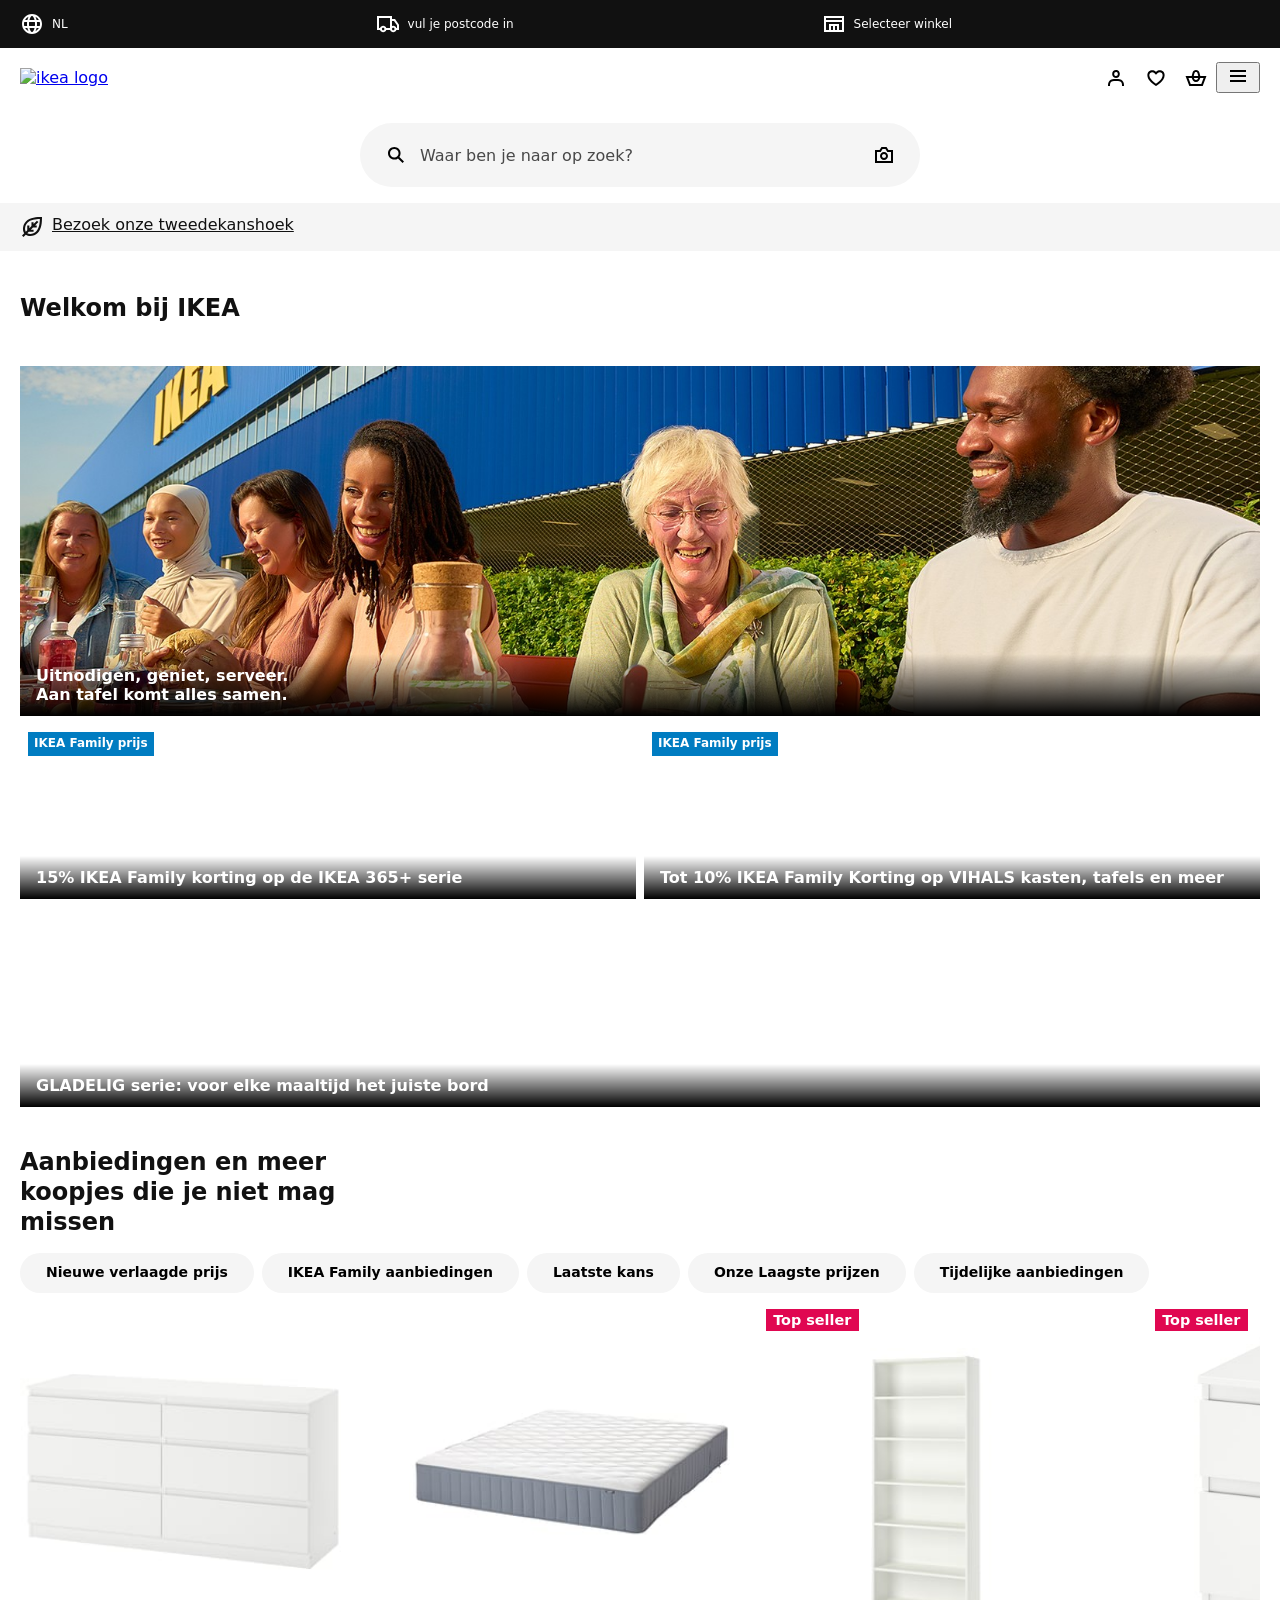
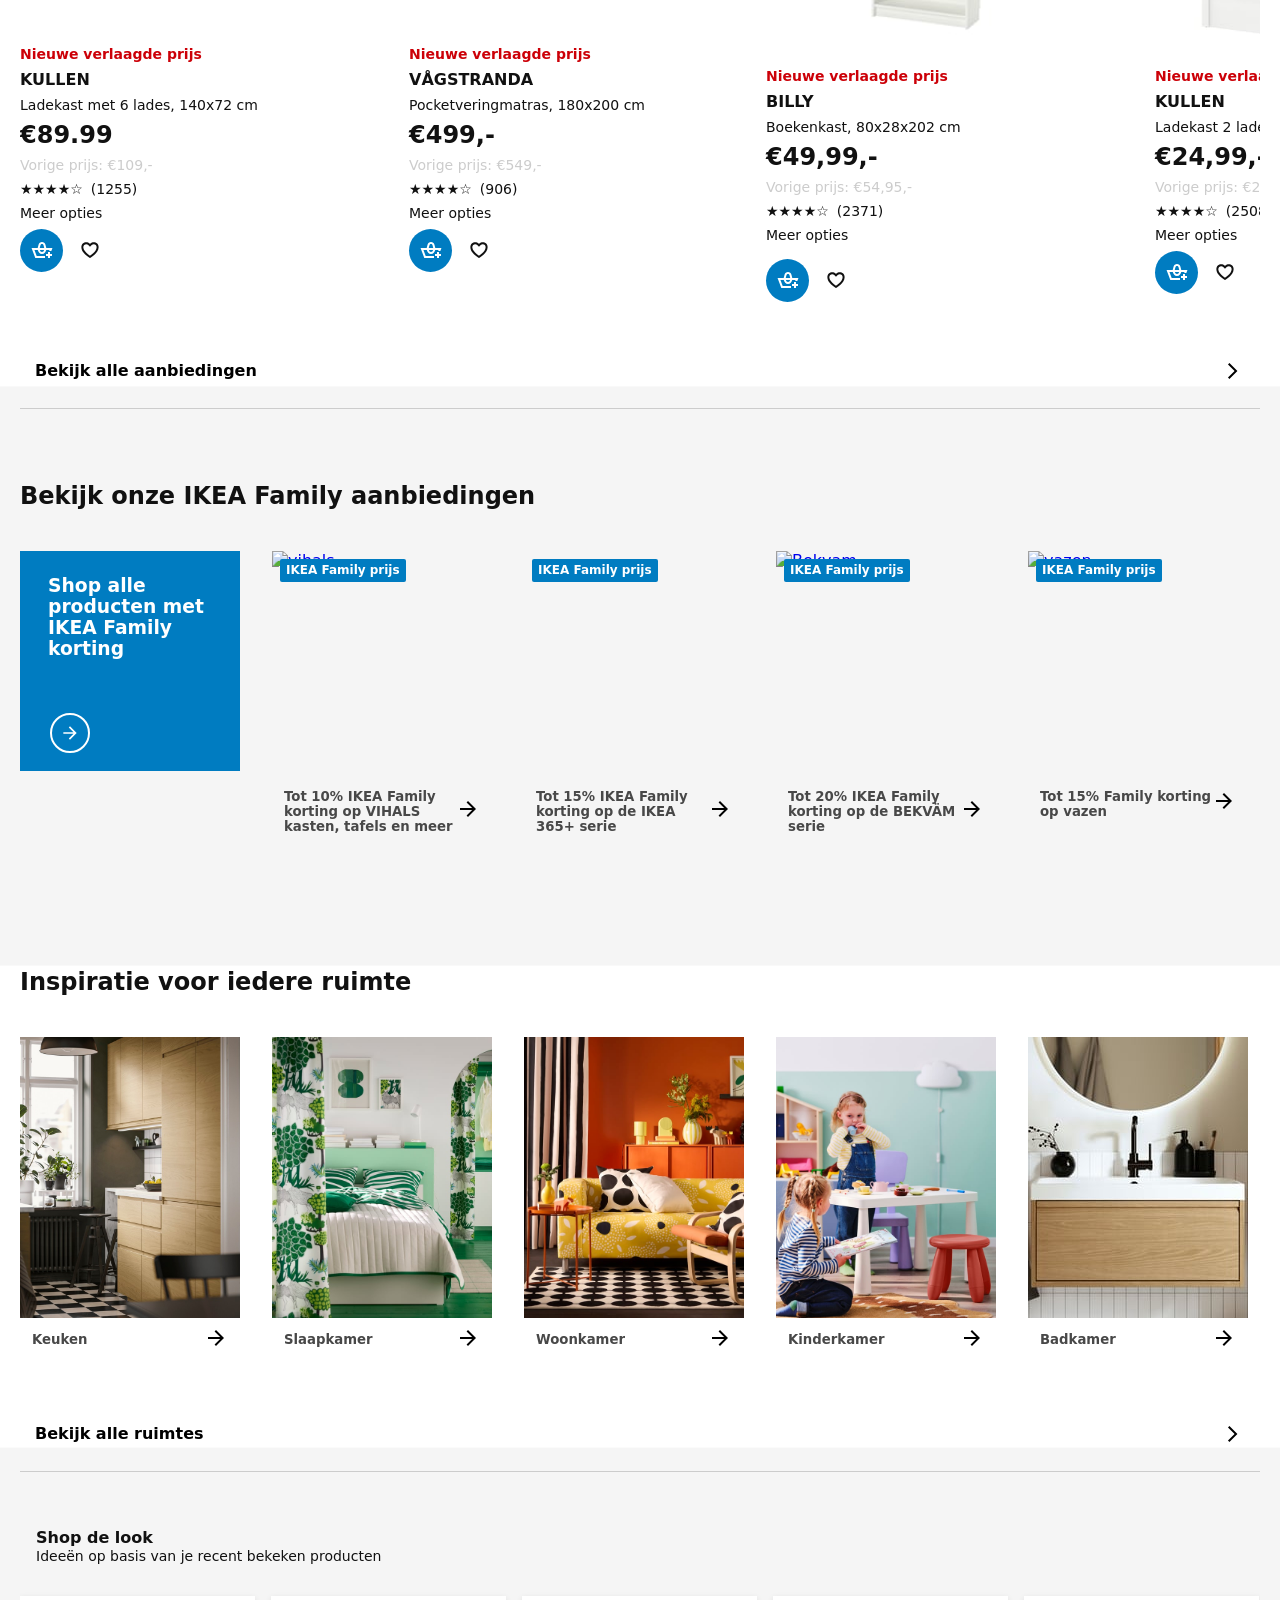
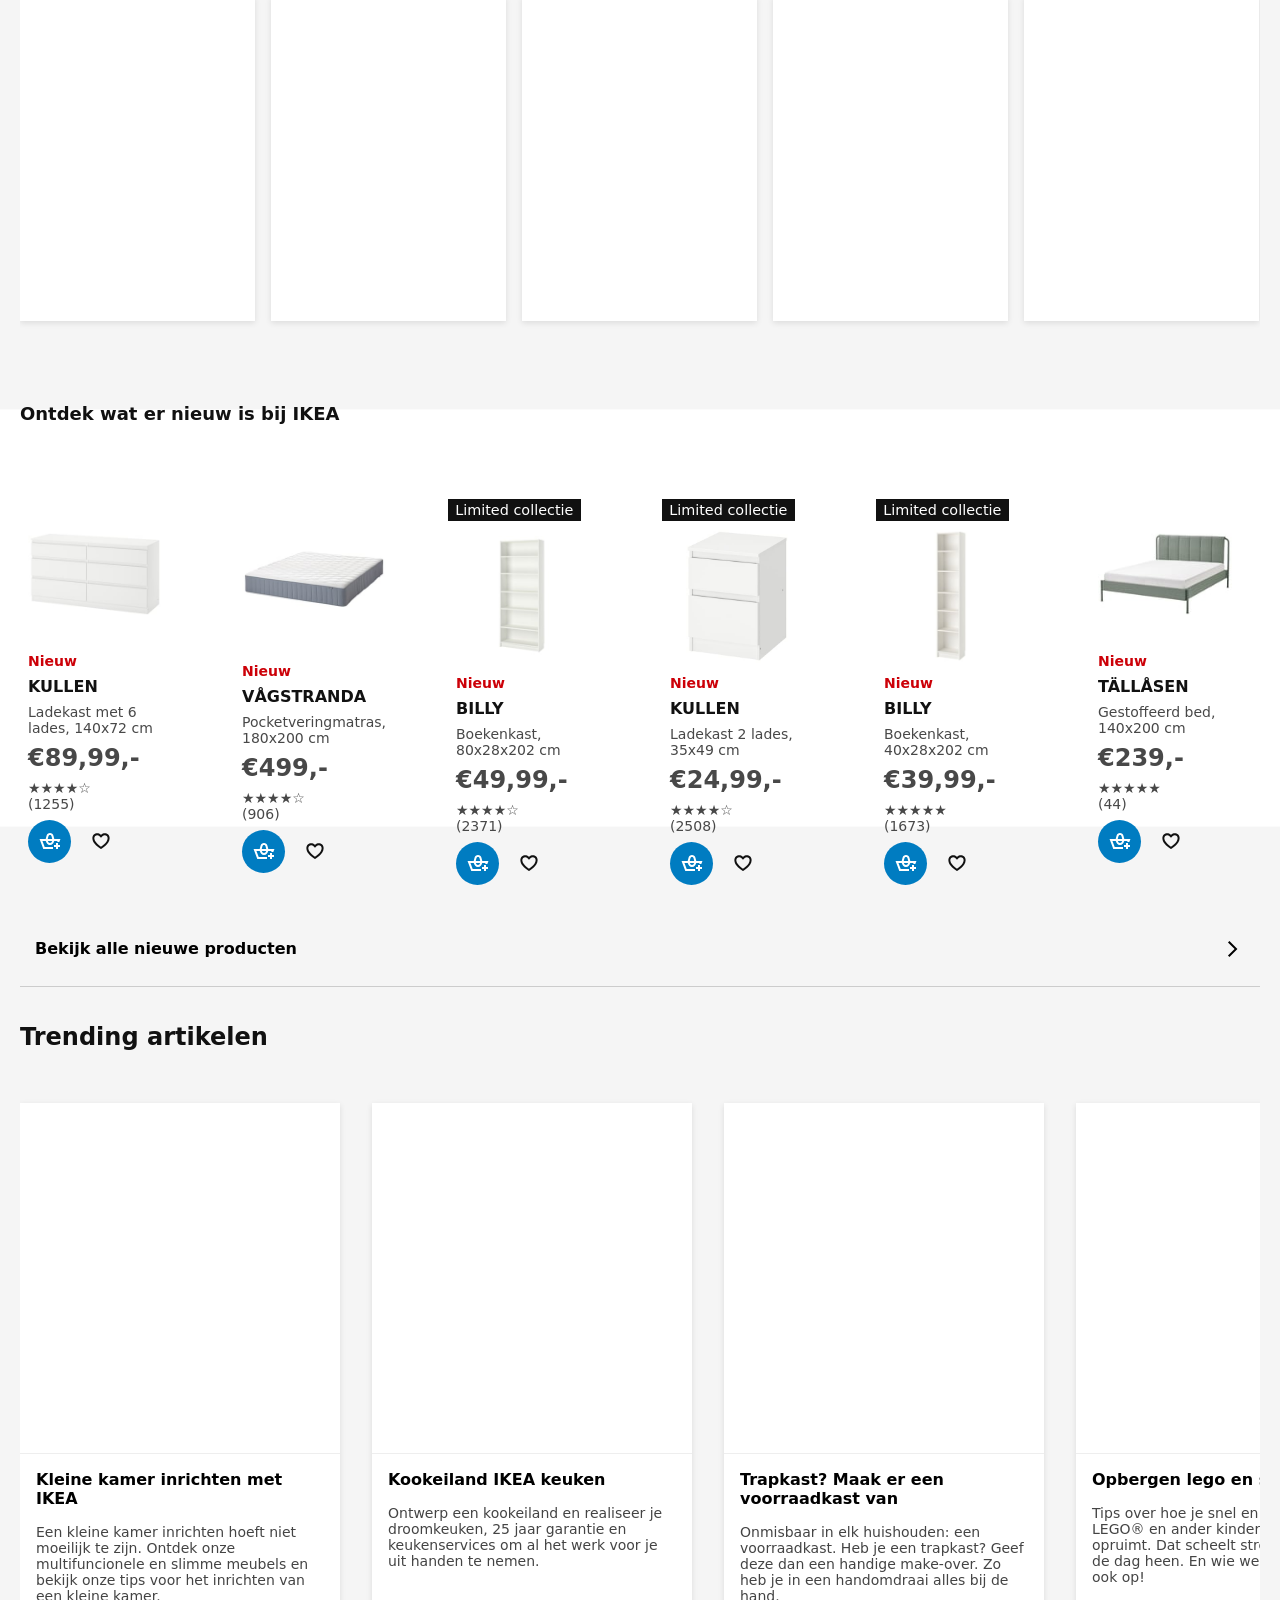
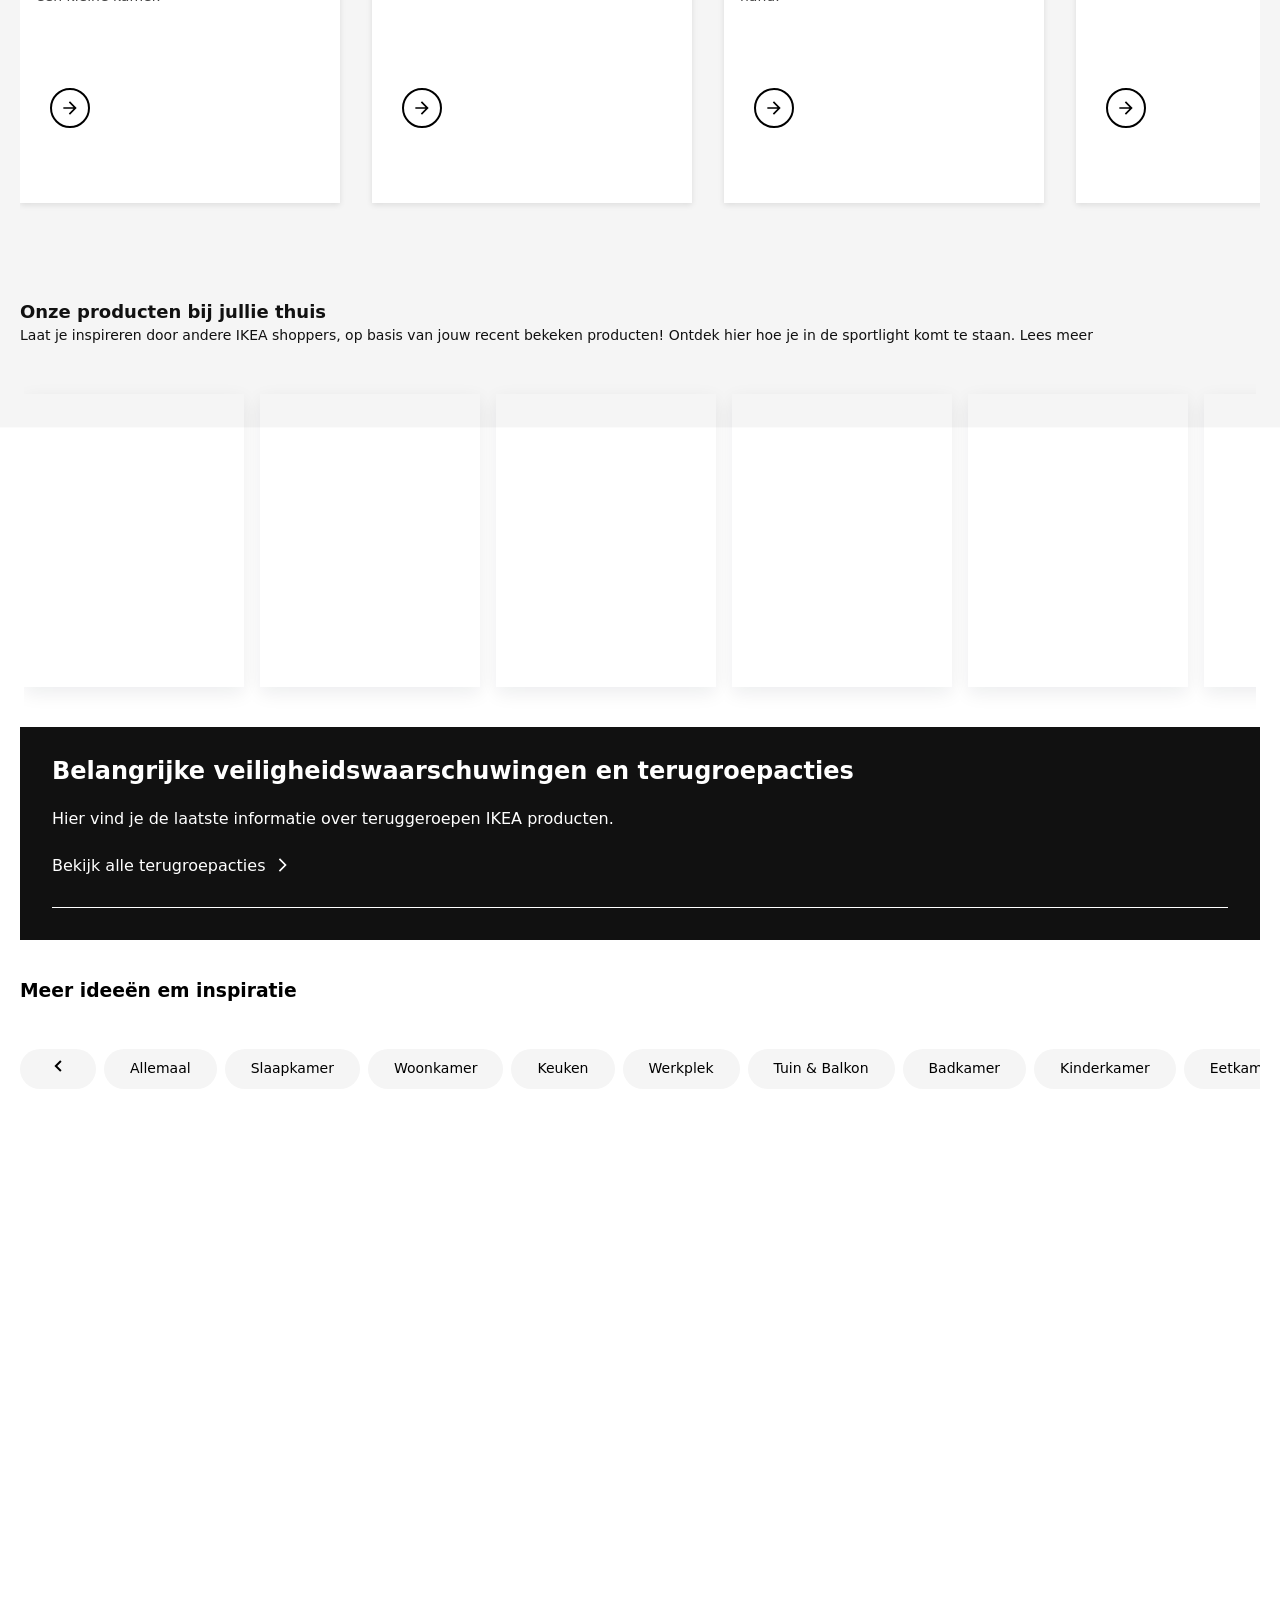
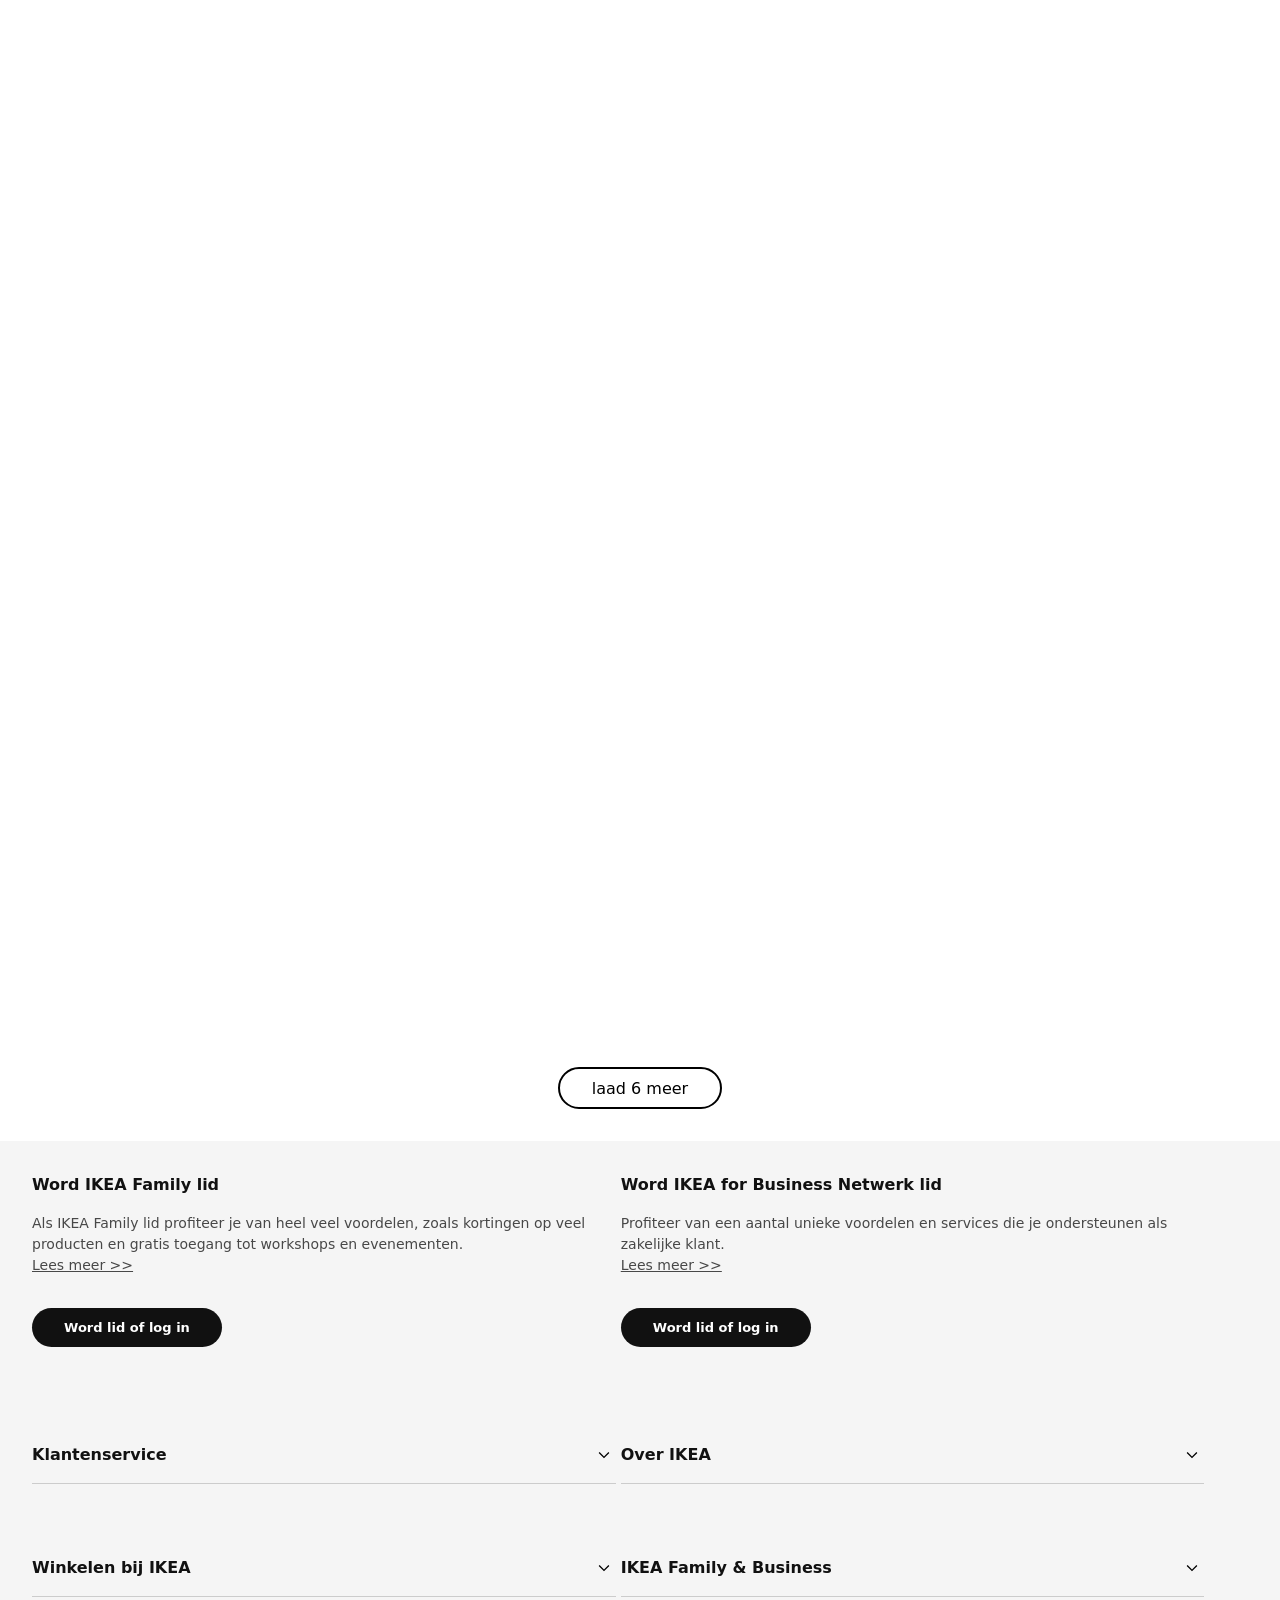
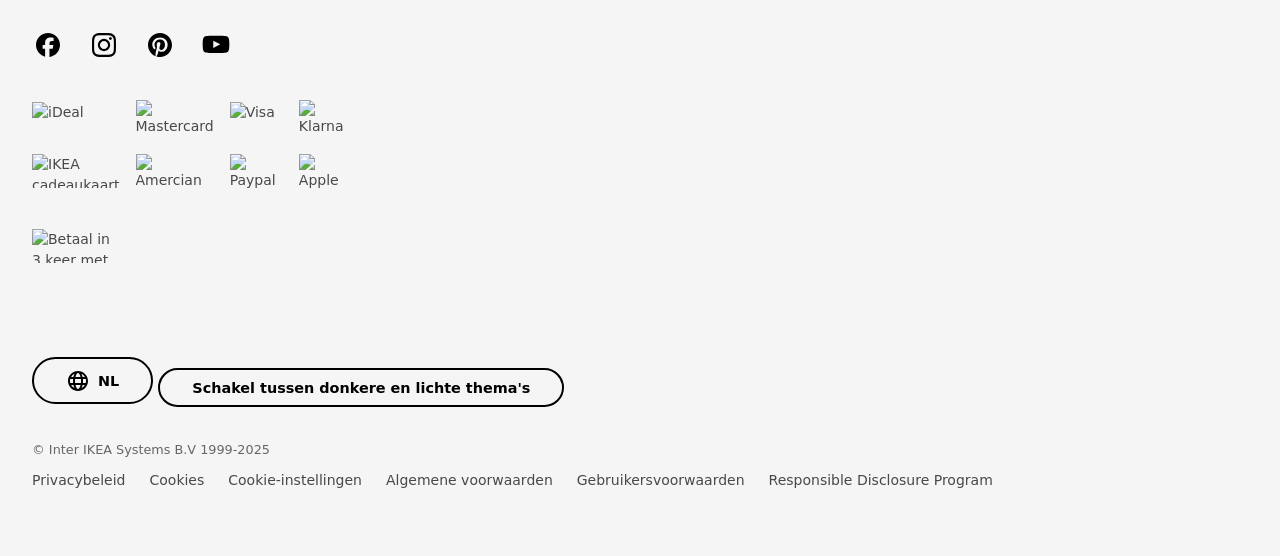
==== commit 5cd1333f: "Add files via upload" ====
--- a/index.html
+++ b/index.html
@@ -1,902 +1,3040 @@
 <!DOCTYPE html>
 <html lang="nl">
-	
+
 <head>
 	<meta charset="UTF-8">
 	<meta name="author" content="Noah Veder">
 	<meta name="viewport" content="width=device-width, initial-scale=1">
-	
-	<title>Howdy FED2526</title>
-	
+	<title>Noah Veder FED2526</title>
 	<link href="styles/style.css" rel="stylesheet">
 	<link rel="icon" type="image/svg+xml" href="images/favicon.svg">
 </head>
 
 <body>
-	<!--ALT TEKSTEN NIET VERGETEN!-->
-	<!--FORMAT DOCUMENT OM HET INSPRINGEN TE LATEN WERKEN!-->
-
-	<!-- Header  -->
-
-<header>
-
-	<!-- Zwarte Balk  -->
-
-<div>
-	<ul>
-		<li>
-		<svg viewBox="0 0 24 24" focusable="false" width="24" height="24" aria-hidden="true" class="hnf-svg-icon hnf-btn__icon"><path fill-rule="evenodd" clip-rule="evenodd" d="M13.7467 18.1766C12.9482 19.7737 12.2151 20 12 20c-.2151 0-.9482-.2263-1.7467-1.8234-.3065-.6131-.5745-1.3473-.7831-2.1766h5.0596c-.2086.8293-.4766 1.5635-.7831 2.1766zM14.8885 14h-5.777A17.7354 17.7354 0 0 1 9 12c0-.6949.0392-1.3641.1115-2h5.777c.0723.6359.1115 1.3051.1115 2 0 .6949-.0392 1.3641-.1115 2zm1.6955 2c-.2658 1.2166-.6492 2.307-1.1213 3.2138A8.0347 8.0347 0 0 0 18.9297 16H16.584zm3.164-2H16.9c.0656-.6462.1-1.3151.1-2 0-.6849-.0344-1.3538-.1-2h2.848A8.0156 8.0156 0 0 1 20 12a8.0156 8.0156 0 0 1-.252 2zm-.8183-6a8.035 8.035 0 0 0-3.467-3.2138c.4721.9068.8555 1.9972 1.1213 3.2138h2.3457zm-4.3999 0c-.2086-.8293-.4766-1.5635-.7831-2.1766C12.9482 4.2264 12.2151 4 12 4c-.2151 0-.9482.2263-1.7467 1.8234-.3065.613-.5745 1.3473-.7831 2.1766h5.0596zM7.416 8c.2658-1.2166.6491-2.307 1.1213-3.2138A8.035 8.035 0 0 0 5.0703 8H7.416zm-3.164 2A8.0147 8.0147 0 0 0 4 12c0 .6906.0875 1.3608.252 2H7.1a19.829 19.829 0 0 1-.1-2c0-.6849.0344-1.3538.1-2H4.252zm3.164 6H5.0704a8.0347 8.0347 0 0 0 3.467 3.2138C8.0651 18.307 7.6818 17.2166 7.4161 16zM22 12c0-5.5229-4.4772-10-10-10C6.4771 2 2 6.4771 2 12c0 5.5228 4.4771 10 10 10 5.5228 0 10-4.4772 10-10z"></path></svg>
-  		<p>NL<p>
-		</li>
-
-		<li>
-		<svg viewBox="0 0 24 24" focusable="false" width="24" height="24" aria-hidden="true" class="hnf-svg-icon"><path fill-rule="evenodd" clip-rule="evenodd" d="M1 4h15v3h3.0246l3.9793 5.6848V18h-2.6567c-.4218 1.3056-1.6473 2.25-3.0933 2.25-1.446 0-2.6715-.9444-3.0932-2.25h-3.9044c-.4217 1.3056-1.6472 2.25-3.0932 2.25S4.4916 19.3056 4.0698 18H1V4zm3.0698 12c.4218-1.3056 1.6473-2.25 3.0933-2.25 1.446 0 2.6715.9444 3.0932 2.25H14V6H3v10h1.0698zM16 14.0007a3.24 3.24 0 0 1 1.2539-.2507c1.446 0 2.6715.9444 3.0933 2.25h.6567v-2.6848L17.9833 9H16v5.0007zM7.163 15.75c-.6903 0-1.25.5596-1.25 1.25s.5597 1.25 1.25 1.25c.6904 0 1.25-.5596 1.25-1.25s-.5596-1.25-1.25-1.25zm10.0909 0c-.6904 0-1.25.5596-1.25 1.25s.5596 1.25 1.25 1.25 1.25-.5596 1.25-1.25-.5596-1.25-1.25-1.25z"></path></svg>
- 		<input type="text" placeholder="Vul je postcode in">
-		</li>
- 
-		<li>
-		<svg viewBox="0 0 24 24" focusable="false" width="24" height="24" aria-hidden="true" class="hnf-svg-icon"><path fill-rule="evenodd" clip-rule="evenodd" d="M2 4v16h20V4H2zm2 4V6h16v2H4zm0 2v8h3v-6h10v6h3v-8H4zm11 4h-2v4h2v-4zm-4 0H9v4h2v-4z"></path></svg>
- 		<button>>Selecteer winkel</button>
-		</li>
-	</ul>
-</div>
-
-<!-- Navigatie  -->
-
-<nav>
-	<ul>
-				<!-- Ikea logo  -->
-		<li>
-		<a href="index.html" >
- 		<img src="https://www.ikea.com/global/assets/logos/brand/ikea.svg" alt="ikea logo">
- 		</a>
-		</li>
-	
-				<!-- Profiel  -->
-		<li>
-		<a href="/account">
-  	 	<svg viewBox="0 0 24 24" focusable="false" width="24" height="24" aria-hidden="true" class="hnf-svg-icon hnf-btn__icon hnf-avatar-person__icon"><path fill-rule="evenodd" clip-rule="evenodd" d="M10.6724 6.4678c.2734-.2812.6804-.4707 1.3493-.4707.3971 0 .705.0838.9529.2225.241.1348.4379.3311.5934.6193l.0033.006c.1394.2541.237.6185.237 1.1403 0 .7856-.2046 1.2451-.4796 1.5278l-.0048.005c-.2759.2876-.679.4764-1.334.4764-.3857 0-.6962-.082-.956-.2241-.2388-.1344-.4342-.3293-.5888-.6147-.1454-.275-.2419-.652-.2419-1.1704 0-.7902.2035-1.2442.4692-1.5174zm1.3493-2.4717c-1.0834 0-2.054.3262-2.7838 1.0766-.7376.7583-1.0358 1.781-1.0358 2.9125 0 .7656.1431 1.483.4773 2.112l.0031.0058c.3249.602.785 1.084 1.3777 1.4154l.0062.0035c.5874.323 1.2368.4736 1.9235.4736 1.0818 0 2.0484-.3333 2.7755-1.0896.7406-.7627 1.044-1.786 1.044-2.9207 0-.7629-.1421-1.4784-.482-2.0996-.3247-.6006-.7844-1.0815-1.376-1.4125-.5858-.3276-1.2388-.477-1.9297-.477zM6.4691 16.8582c.2983-.5803.7228-1.0273 1.29-1.3572.5582-.3191 1.2834-.5049 2.2209-.5049h4.04c.9375 0 1.6626.1858 2.2209.5049.5672.3299.9917.7769 1.29 1.3572.3031.5896.4691 1.2936.4691 2.1379v1h2v-1c0-1.1122-.2205-2.1384-.6904-3.0523a5.3218 5.3218 0 0 0-2.0722-2.1769c-.9279-.5315-2.0157-.7708-3.2174-.7708H9.98c-1.1145 0-2.2483.212-3.2225.7737-.8982.5215-1.5928 1.2515-2.0671 2.174C4.2205 16.8577 4 17.8839 4 18.9961v1h2v-1c0-.8443.166-1.5483.4691-2.1379z"></path></svg>
-		</a>
-		</li>
-				<!-- Favorieten  -->
-		<li>
-		<a href="/favorieten">
-		<svg viewBox="0 0 24 24" focusable="false" width="24" height="24" aria-hidden="true" class="hnf-svg-icon hnf-btn__icon hnf-svg-icon hnf-svg-icon--heart"><path fill-rule="evenodd" clip-rule="evenodd" d="M19.205 5.599c.9541.954 1.4145 2.2788 1.4191 3.6137 0 3.0657-2.2028 5.7259-4.1367 7.5015-1.2156 1.1161-2.5544 2.1393-3.9813 2.9729L12 20.001l-.501-.3088c-.9745-.5626-1.8878-1.2273-2.7655-1.9296-1.1393-.9117-2.4592-2.1279-3.5017-3.5531-1.0375-1.4183-1.8594-3.1249-1.8597-4.9957-.0025-1.2512.3936-2.5894 1.419-3.6149 1.8976-1.8975 4.974-1.8975 6.8716 0l.3347.3347.336-.3347c1.8728-1.8722 4.9989-1.8727 6.8716 0zm-7.2069 12.0516c.6695-.43 1.9102-1.2835 3.1366-2.4096 1.8786-1.7247 3.4884-3.8702 3.4894-6.0264-.0037-.849-.2644-1.6326-.8333-2.2015-1.1036-1.1035-2.9413-1.0999-4.0445.0014l-1.7517 1.7448-1.7461-1.7462c-1.1165-1.1164-2.9267-1.1164-4.0431 0-1.6837 1.6837-.5313 4.4136.6406 6.0156.8996 1.2298 2.0728 2.3207 3.137 3.1722a24.3826 24.3826 0 0 0 2.0151 1.4497z"></path></svg>
-		</a>
-		</li>
-				<!-- Winkelwagen  -->
-		<li>
-		<a href="/cart">
-  		 <svg viewBox="0 0 24 24" focusable="false" width="24" height="24" aria-hidden="true" class="hnf-svg-icon hnf-svg-bag-default hnf-btn__icon"><path fill-rule="evenodd" clip-rule="evenodd" d="M11.9997 4c1.7048 0 2.9806 1.122 3.4578 2.7127.3246 1.0819.5718 2.1886.8335 3.2873h6.1517l-3.75 10H5.3067l-3.75-10h6.1516c.2617-1.0987.509-2.2054.8335-3.2873C9.019 5.122 10.2948 4 11.9997 4zm2.2348 6H9.7648c.2293-.9532.5299-2.1701.6927-2.7127C10.6838 6.533 11.1739 6 11.9997 6s1.3158.533 1.5421 1.2873c.1628.5426.4634 1.7595.6927 2.7127zm-9.7918 2 2.25 6h10.614l2.25-6h-3.3252c-.6633 2.1065-1.7665 4-4.2318 4-2.4654 0-3.5686-1.8935-4.2319-4h-3.325zm5.4308 0c.3635 1.0612.8841 2 2.1262 2 1.242 0 1.7626-.9388 2.1261-2H9.8735z"></path></svg>
-		</a>
-		</li>
-				<!-- HamburgerMenu  -->
-		<li>
-		<button>
-		 <svg viewBox="0 0 24 24" focusable="false" width="24" height="24" aria-hidden="true" class="hnf-svg-icon hnf-btn__icon"><path fill-rule="evenodd" clip-rule="evenodd" d="M20 8H4V6h16v2zm0 5H4v-2h16v2zm0 5H4v-2h16v2z"></path></svg>
-		</button>
-		</li>
-
-	</ul>
-</nav>
-
-<!-- zoekbalk met icoontje  -->
-
-<form>
-
-	<button>
-	<svg viewBox="0 0 24 24" focusable="false" width="24" height="24" aria-hidden="true" class="search-box-svg-icon search-box-search__icon"><path fill-rule="evenodd" clip-rule="evenodd" d="M13.9804 15.3946c-1.0361.7502-2.3099 1.1925-3.6869 1.1925C6.8177 16.5871 4 13.7694 4 10.2935 4 6.8177 6.8177 4 10.2935 4c3.4759 0 6.2936 2.8177 6.2936 6.2935 0 1.377-.4423 2.6508-1.1925 3.6869l4.6016 4.6016-1.4142 1.4142-4.6016-4.6016zm.6067-5.1011c0 2.3713-1.9223 4.2936-4.2936 4.2936C7.9223 14.5871 6 12.6648 6 10.2935 6 7.9223 7.9223 6 10.2935 6c2.3713 0 4.2936 1.9223 4.2936 4.2935z"></svg>
-	</button>
-	<input type="search" placeholder="Waar ben je naar op zoek?" aria-label="Zoek product">
-
-	<button>
-	<svg viewBox="0 0 24 24" focusable="false" width="24" height="24" aria-hidden="true" class="search-box-svg-icon search-box-btn__icon"><path fill-rule="evenodd" clip-rule="evenodd" d="M16.002 13c0 2.2091-1.7909 4-4 4-2.2092 0-4-1.7909-4-4 0-2.2091 1.7908-4 4-4 2.2091 0 4 1.7909 4 4zm-2 0c0 1.1046-.8955 2-2 2-1.1046 0-2-.8954-2-2s.8954-2 2-2c1.1045 0 2 .8954 2 2z"></path><path fill-rule="evenodd" clip-rule="evenodd" d="M9.4429 4 7.5858 7H3v13h18V7h-4.5859L14.557 4H9.4429zm1.1141 2h2.8859L15.3 9H19v9H5V9h3.6999l1.8571-3z"></svg>
-	</button>
-
-</form>
-
-<!-- Advertentie Balk  -->
- 
-<a href="#">
-<div>
-    <svg focusable="false" width="24" height="24" viewBox="0 0 24 24" xmlns="http://www.w3.org/2000/svg" class="hnf-svg-icon hnf-svg-icon hnf-inline-message__icon" aria-hidden="false"><title>leaf</title><path fill-rule="evenodd" clip-rule="evenodd" d="M4.2475 18.2656C1.9004 14.7153 3.0457 9.2629 5.927 6.3835 10.076 2.2372 16.4942 2 22 2c0 5.5026-.2372 11.9129-4.387 16.0598-2.8784 2.8765-8.3167 4.0182-11.8725 1.6912L3.4898 22 2 20.5114l2.2475-2.2458zM7.417 7.872c3.1138-3.1117 8.2872-3.651 12.4632-3.7538-.1024 4.175-.6415 9.3397-3.757 12.453-2.1362 2.1348-6.0648 3.0432-8.8415 1.6398l1.4753-1.4742h4.8154v-2.1052h-2.7085l2.1069-2.1053h3.762v-2.1052h-1.6551l3.3101-3.3076L16.898 5.625l-3.3256 3.323V7.2632h-2.1069v3.79l-2.1069 2.1053v-2.7374H7.2517v4.8426l-1.4649 1.4638c-1.4223-2.7737-.5088-6.718 1.6301-8.8555z"></svg>
-    <p>Bezoek onze tweedekanshoek</p>
-</div>
-</a>
-
-</header>
-
-<!-- Main  -->
-
-<main>
-
-<!-- Section 1  -->
-
-<section>
-
-<!-- Eerste foto met tekst  -->
-
-<section>
-
-<article>
-<h1>Welkom bij IKEA</h1>
-<p>Schuif aan voor gratis ontbijt en ontvang 20,- winkelkorting</p>
-<img src="images/Welkom.png" alt="Voor een IKEA winkel zitten mensen buiten aan een lange oranje tafel die gedekt is voor het ontbijt.">
-</article>
-
-<!-- 3 aanbiedingen -->
-
-<article>
-<p>IKEA Family prijs</p>
-<img alt="Een stapel roestvrijstalen 365+ IKEA pannen met spaghetti erin." src="https://www.ikea.com/ext/ingkadam/m/10fb64a5555a8bdb/original/PE850393-crop001.jpg?f=s" srcset="https://www.ikea.com/ext/ingkadam/m/10fb64a5555a8bdb/original/PE850393-crop001.jpg?f=xxxs 240w, https://www.ikea.com/ext/ingkadam/m/10fb64a5555a8bdb/original/PE850393-crop001.jpg?f=xxs 300w, https://www.ikea.com/ext/ingkadam/m/10fb64a5555a8bdb/original/PE850393-crop001.jpg?f=xs 400w, https://www.ikea.com/ext/ingkadam/m/10fb64a5555a8bdb/original/PE850393-crop001.jpg?f=s 500w, https://www.ikea.com/ext/ingkadam/m/10fb64a5555a8bdb/original/PE850393-crop001.jpg?f=m 600w, https://www.ikea.com/ext/ingkadam/m/10fb64a5555a8bdb/original/PE850393-crop001.jpg?f=l 750w, https://www.ikea.com/ext/ingkadam/m/10fb64a5555a8bdb/original/PE850393-crop001.jpg?f=xl 800w, https://www.ikea.com/ext/ingkadam/m/10fb64a5555a8bdb/original/PE850393-crop001.jpg?f=xxl 950w, https://www.ikea.com/ext/ingkadam/m/10fb64a5555a8bdb/original/PE850393-crop001.jpg?f=xxxl 1400w, https://www.ikea.com/ext/ingkadam/m/10fb64a5555a8bdb/original/PE850393-crop001.jpg?f=sg 1600w" loading="eager" fetchpriority="high">
-<p>
-15% IKEA Family korting op de IKEA 365+ serie
-</p>
-</article>
-        
-<article>
-<p>IKEA Family prijs</p>
-<img alt="Een wit VIHALS tv-meubel naast een witte VIHALS open kast. Naast het bed staat een wit VIHALS salontafel op wieltjes in de studentenkamer." src="https://www.ikea.com/ext/ingkadam/m/47d4d3ddd590cb5c/original/PE843724.jpg?f=s" srcset="https://www.ikea.com/ext/ingkadam/m/47d4d3ddd590cb5c/original/PE843724.jpg?f=xxxs 240w, https://www.ikea.com/ext/ingkadam/m/47d4d3ddd590cb5c/original/PE843724.jpg?f=xxs 300w, https://www.ikea.com/ext/ingkadam/m/47d4d3ddd590cb5c/original/PE843724.jpg?f=xs 400w, https://www.ikea.com/ext/ingkadam/m/47d4d3ddd590cb5c/original/PE843724.jpg?f=s 500w, https://www.ikea.com/ext/ingkadam/m/47d4d3ddd590cb5c/original/PE843724.jpg?f=m 600w, https://www.ikea.com/ext/ingkadam/m/47d4d3ddd590cb5c/original/PE843724.jpg?f=l 750w, https://www.ikea.com/ext/ingkadam/m/47d4d3ddd590cb5c/original/PE843724.jpg?f=xl 800w, https://www.ikea.com/ext/ingkadam/m/47d4d3ddd590cb5c/original/PE843724.jpg?f=xxl 950w, https://www.ikea.com/ext/ingkadam/m/47d4d3ddd590cb5c/original/PE843724.jpg?f=xxxl 1400w, https://www.ikea.com/ext/ingkadam/m/47d4d3ddd590cb5c/original/PE843724.jpg?f=sg 1600w" loading="eager" fetchpriority="high">
-<p>
-Tot 10% IKEA Family Korting op VIHALS kasten, tafels en meer
-</p>
-</article>
-
-<article>
-<img alt="Een vitrinekast met een grijze GLADELIG serviesset erin bestaande uit borden, kommen en schotels." src="https://www.ikea.com/ext/ingkadam/m/710304ebae2190dd/original/PE985498.jpg?f=s" srcset="https://www.ikea.com/ext/ingkadam/m/710304ebae2190dd/original/PE985498.jpg?f=xxxs 240w, https://www.ikea.com/ext/ingkadam/m/710304ebae2190dd/original/PE985498.jpg?f=xxs 300w, https://www.ikea.com/ext/ingkadam/m/710304ebae2190dd/original/PE985498.jpg?f=xs 400w, https://www.ikea.com/ext/ingkadam/m/710304ebae2190dd/original/PE985498.jpg?f=s 500w, https://www.ikea.com/ext/ingkadam/m/710304ebae2190dd/original/PE985498.jpg?f=m 600w, https://www.ikea.com/ext/ingkadam/m/710304ebae2190dd/original/PE985498.jpg?f=l 750w, https://www.ikea.com/ext/ingkadam/m/710304ebae2190dd/original/PE985498.jpg?f=xl 800w, https://www.ikea.com/ext/ingkadam/m/710304ebae2190dd/original/PE985498.jpg?f=xxl 950w, https://www.ikea.com/ext/ingkadam/m/710304ebae2190dd/original/PE985498.jpg?f=xxxl 1400w, https://www.ikea.com/ext/ingkadam/m/710304ebae2190dd/original/PE985498.jpg?f=sg 1600w" loading="eager" fetchpriority="high">
-<p>
-GLADELIG serie: voor elke maaltijd het juiste bord
-</p>
-</article>
-
-</section>
-
-<!-- Section 2 -->
-
-<section>
-
-<h2> Aanbiedingen en meer koopjes die je niet mag missen. </h2>
-
-<!-- Aanbieding knoppen -->
-
-<article>
-
-<ul>
-
-<li><button>Nieuwe verlaagde prijs</button></li>
-<li><button>IKEA Family aanbiedingen</button></li>
-<li><button>Laatste kans</button></li>
-<li><button>Onze Laagste prijzen</button></li>
-<li><button>Tijdelijke aanbiedingen</button></li>
-
-</ul>
-
-</article>
-
-<!-- Carousel 1 Slide 1-->
-<article>
-
-<!-- Carousel Slide 1 productLink -->
-<a href="/product/KULLEN6LADES">
-
-<!-- Carousel Slide 1 lijst -->
-<ul>
-
-<!-- Carousel Slide 1 foto -->
-<li>
-<img src="images/KULLEN6LADES.jpg" alt="Een KULLEN witte ladekast met zes vakken. Het is rechthoekig, strak en modern, ideaal voor het opbergen van kleding en beddengoed.">
-</li>
-
-<!-- Carousel Slide 1 koptekst -->
-<li>
-<h4>Nieuwe verlaagde prijs</h4>
-</li>
-
-<!-- Carousel Slide 1 productNaam -->
-<li>
-<h3>KULLEN</h3>
-</li>
-
-<!-- Carousel Slide 1 productInformatie -->
-<li>
-<p>Ladekast met 6 lades, 140x72 cm</p>
-</li>
-
-<!-- Carousel Slide 1 prijs -->
-<li>
-<p>€89,99,-</p>
-</li>
-
-<!-- Carousel Slide 1 oudePrijs -->
-<li>
-<p>Vorige prijs: €109,-</p>
-</li>
-
-<!-- Carousel Slide 1 sterrenRating -->
-<li>
-<p>★★★★☆</p>
-<p>(1255)</p>
-</li>
-
-<!-- Carousel Slide meerOpties -->
-<p>Meer opties</p>
-
-<!-- Carousel Slide 1 knoppen -->
-<li>
-<button type="button" aria-label="Voeg toe aan winkelwagen, KULLEN, ladekast met 6 lades, wit"> <svg viewBox="0 0 24 24" focusable="false" width="24" height="24" aria-hidden="true"><path fill-rule="evenodd" clip-rule="evenodd" d="M11.9997 4C10.2948 4 9.019 5.122 8.5418 6.7127 8.2172 7.7946 7.97 8.9013 7.7083 10H1.5566l3.7501 10h9.6931v-2h-8.307l-2.2501-6h3.3251c.6634 2.1065 1.7665 4 4.2319 4 2.4653 0 3.5685-1.8935 4.2318-4h3.3252l-.375 1h2.136l1.125-3H16.291c-.2617-1.0987-.5089-2.2054-.8335-3.2873C14.9803 5.122 13.7045 4 11.9997 4zm2.2348 6c-.2293-.9532-.5299-2.1701-.6927-2.7127C13.3155 6.533 12.8255 6 11.9997 6s-1.3159.533-1.5422 1.2873C10.2947 7.83 9.9941 9.0468 9.7648 10h4.4697zm-4.361 2h4.2523c-.3635 1.0612-.8841 2-2.1261 2-1.2421 0-1.7627-.9388-2.1262-2z"></path><path d="M19.9998 14h-2v2h-2v2h2v2h2v-2h2v-2h-2v-2z"></path></svg></button>
-</li>
-
-<!-- Carousel Slide 1 knoppen (2)-->
-<li>
-<button type="button" aria-label="Bewaar op boodschappenlijstje, KULLEN, ladekast met 6 lades, wit" data-remove-text="Verwijder van je boodschappenlijstje, KULLEN, ladekast met 6 lades, wit" data-add-text="Bewaar op boodschappenlijstje, KULLEN, ladekast met 6 lades, wit"><svg viewBox="0 0 24 24" focusable="false" width="24" height="24" aria-hidden="true" ><path fill-rule="evenodd" clip-rule="evenodd" d="M19.205 5.599c.9541.954 1.4145 2.2788 1.4191 3.6137 0 3.0657-2.2028 5.7259-4.1367 7.5015-1.2156 1.1161-2.5544 2.1393-3.9813 2.9729L12 20.001l-.501-.3088c-.9745-.5626-1.8878-1.2273-2.7655-1.9296-1.1393-.9117-2.4592-2.1279-3.5017-3.5531-1.0375-1.4183-1.8594-3.1249-1.8597-4.9957-.0025-1.2512.3936-2.5894 1.419-3.6149 1.8976-1.8975 4.974-1.8975 6.8716 0l.3347.3347.336-.3347c1.8728-1.8722 4.9989-1.8727 6.8716 0zm-7.2069 12.0516c.6695-.43 1.9102-1.2835 3.1366-2.4096 1.8786-1.7247 3.4884-3.8702 3.4894-6.0264-.0037-.849-.2644-1.6326-.8333-2.2015-1.1036-1.1035-2.9413-1.0999-4.0445.0014l-1.7517 1.7448-1.7461-1.7462c-1.1165-1.1164-2.9267-1.1164-4.0431 0-1.6837 1.6837-.5313 4.4136.6406 6.0156.8996 1.2298 2.0728 2.3207 3.137 3.1722a24.3826 24.3826 0 0 0 2.0151 1.4497z"></svg></button>
-</li>
-
-</ul>
-</article>
-
-</a>
-
-<!-- Carousel 1 Slide 2-->
-<article>
-
-<!-- Carousel Slide 2 productLink -->
-<a href="/product/VAGSTRANDA">
-
-<!-- Carousel Slide 2 lijst -->
-<ul>
-
-<!-- Carousel Slide 2 foto -->
-<li>
-<img src="images/VAGSTRANDA.jpg" alt="Nieuwe VÅGSTRANDA-matras, lichtgrijs, rechthoekig, stevige dubbellaagse pocketveren, versterkte randen voor comfort.">
-</li>
-
-<!-- Carousel Slide 2 koptekst -->
-<li>
-<h4>Nieuwe verlaagde prijs</h4>
-</li>
-
-<!-- Carousel Slide 2 productNaam -->
-<li>
-<h3>VÅGSTRANDA</h3>
-</li>
-
-<!-- Carousel Slide 2 productInformatie -->
-<li>
-<p>Pocketveringmatras, 180x200 cm</p>
-</li>
-
-<!-- Carousel Slide 2 prijs -->
-<li>
-<p>€499,-</p>
-</li>
-
-<!-- Carousel Slide 2 oudePrijs -->
-<li>
-<p>Vorige prijs: €549,-</p>
-</li>
-
-<!-- Carousel Slide 2 sterrenRating -->
-<li>
-<p>★★★★☆</p>
-<p>(906)</p>
-</li>
-
-<!-- Carousel Slide meerOpties -->
-<p>Meer opties</p>
-
-<!-- Carousel Slide 2 knoppen -->
-<li>
-<button type="button" aria-label="Voeg toe aan winkelwagen, VÅGSTRANDA, Pocketveringmatras, 180x200 cm"> <svg viewBox="0 0 24 24" focusable="false" width="24" height="24" aria-hidden="true"><path fill-rule="evenodd" clip-rule="evenodd" d="M11.9997 4C10.2948 4 9.019 5.122 8.5418 6.7127 8.2172 7.7946 7.97 8.9013 7.7083 10H1.5566l3.7501 10h9.6931v-2h-8.307l-2.2501-6h3.3251c.6634 2.1065 1.7665 4 4.2319 4 2.4653 0 3.5685-1.8935 4.2318-4h3.3252l-.375 1h2.136l1.125-3H16.291c-.2617-1.0987-.5089-2.2054-.8335-3.2873C14.9803 5.122 13.7045 4 11.9997 4zm2.2348 6c-.2293-.9532-.5299-2.1701-.6927-2.7127C13.3155 6.533 12.8255 6 11.9997 6s-1.3159.533-1.5422 1.2873C10.2947 7.83 9.9941 9.0468 9.7648 10h4.4697zm-4.361 2h4.2523c-.3635 1.0612-.8841 2-2.1261 2-1.2421 0-1.7627-.9388-2.1262-2z"></path><path d="M19.9998 14h-2v2h-2v2h2v2h2v-2h2v-2h-2v-2z"></path></svg></button>
-</li>
-
-<!-- Carousel Slide 2 knoppen (2)-->
-<li>
-<button type="button" aria-label="Bewaar op boodschappenlijstje, VÅGSTRANDA, Pocketveringmatras, 180x200 cm" data-remove-text="Verwijder van je boodschappenlijstje, VÅGSTRANDA, Pocketveringmatras, 180x200 cm" data-add-text="Bewaar op boodschappenlijstje, VÅGSTRANDA, Pocketveringmatras, 180x200 cm"><svg viewBox="0 0 24 24" focusable="false" width="24" height="24" aria-hidden="true" ><path fill-rule="evenodd" clip-rule="evenodd" d="M19.205 5.599c.9541.954 1.4145 2.2788 1.4191 3.6137 0 3.0657-2.2028 5.7259-4.1367 7.5015-1.2156 1.1161-2.5544 2.1393-3.9813 2.9729L12 20.001l-.501-.3088c-.9745-.5626-1.8878-1.2273-2.7655-1.9296-1.1393-.9117-2.4592-2.1279-3.5017-3.5531-1.0375-1.4183-1.8594-3.1249-1.8597-4.9957-.0025-1.2512.3936-2.5894 1.419-3.6149 1.8976-1.8975 4.974-1.8975 6.8716 0l.3347.3347.336-.3347c1.8728-1.8722 4.9989-1.8727 6.8716 0zm-7.2069 12.0516c.6695-.43 1.9102-1.2835 3.1366-2.4096 1.8786-1.7247 3.4884-3.8702 3.4894-6.0264-.0037-.849-.2644-1.6326-.8333-2.2015-1.1036-1.1035-2.9413-1.0999-4.0445.0014l-1.7517 1.7448-1.7461-1.7462c-1.1165-1.1164-2.9267-1.1164-4.0431 0-1.6837 1.6837-.5313 4.4136.6406 6.0156.8996 1.2298 2.0728 2.3207 3.137 3.1722a24.3826 24.3826 0 0 0 2.0151 1.4497z"></svg></button>
-</li>
-
-</ul>
-</article>
-
-</a>
-
-<!-- Carousel 1 Slide 3-->
-<article>
-
-<!-- Carousel Slide 3 productLink -->
-<a href="/product/BILLY">
-
-<!-- Carousel Slide 3 lijst -->
-<ul>
-
-<!-- Carousel Slide 3 TOPSELLER -->
-<li>
-<p>Top Seller</p>
-</li>
-
-<!-- Carousel Slide 3 foto -->
-<li>
-<img src="images/BILLY.jpg" alt="Witte BILLY boekenkast, zes lege planken, rechthoekige vorm, minimalistisch design, gemaakt van spaanplaat en melamine folie.">
-</li>
-
-<!-- Carousel Slide 3 koptekst -->
-<li>
-<h4>Nieuwe verlaagde prijs</h4>
-</li>
-
-<!-- Carousel Slide 3 productNaam -->
-<li>
-<h3>BILLY</h3>
-</li>
-
-<!-- Carousel Slide 3 productInformatie -->
-<li>
-<p>Boekenkast, 80x28x202 cm</p>
-</li>
-
-<!-- Carousel Slide 3 prijs -->
-<li>
-<p>€49,99,-</p>
-</li>
-
-<!-- Carousel Slide 3 oudePrijs -->
-<li>
-<p>Vorige prijs: €54,95,-</p>
-</li>
-
-<!-- Carousel Slide 3 sterrenRating -->
-<li>
-<p>★★★★☆</p>
-<p>(2371)</p>
-</li>
-
-<!-- Carousel Slide meerOpties -->
-<p>Meer opties</p>
-
-<!-- Carousel Slide 3 knoppen -->
-<li>
-<button type="button" aria-label="Voeg toe aan winkelwagen, BILLY, Boekenkast, 80x28x202 cm, wit"> <svg viewBox="0 0 24 24" focusable="false" width="24" height="24" aria-hidden="true"><path fill-rule="evenodd" clip-rule="evenodd" d="M11.9997 4C10.2948 4 9.019 5.122 8.5418 6.7127 8.2172 7.7946 7.97 8.9013 7.7083 10H1.5566l3.7501 10h9.6931v-2h-8.307l-2.2501-6h3.3251c.6634 2.1065 1.7665 4 4.2319 4 2.4653 0 3.5685-1.8935 4.2318-4h3.3252l-.375 1h2.136l1.125-3H16.291c-.2617-1.0987-.5089-2.2054-.8335-3.2873C14.9803 5.122 13.7045 4 11.9997 4zm2.2348 6c-.2293-.9532-.5299-2.1701-.6927-2.7127C13.3155 6.533 12.8255 6 11.9997 6s-1.3159.533-1.5422 1.2873C10.2947 7.83 9.9941 9.0468 9.7648 10h4.4697zm-4.361 2h4.2523c-.3635 1.0612-.8841 2-2.1261 2-1.2421 0-1.7627-.9388-2.1262-2z"></path><path d="M19.9998 14h-2v2h-2v2h2v2h2v-2h2v-2h-2v-2z"></path></svg></button>
-</li>
-
-<!-- Carousel Slide 3 knoppen (2)-->
-<li>
-<button type="button" aria-label="Bewaar op boodschappenlijstje, BILLY, Boekenkast, 80x28x202 cm, wit" data-remove-text="Verwijder van je boodschappenlijstje, BILLY, Boekenkast, 80x28x202 cm, wit" data-add-text="Bewaar op boodschappenlijstje, BILLY, Boekenkast, 80x28x202 cm, wit"><svg viewBox="0 0 24 24" focusable="false" width="24" height="24" aria-hidden="true" ><path fill-rule="evenodd" clip-rule="evenodd" d="M19.205 5.599c.9541.954 1.4145 2.2788 1.4191 3.6137 0 3.0657-2.2028 5.7259-4.1367 7.5015-1.2156 1.1161-2.5544 2.1393-3.9813 2.9729L12 20.001l-.501-.3088c-.9745-.5626-1.8878-1.2273-2.7655-1.9296-1.1393-.9117-2.4592-2.1279-3.5017-3.5531-1.0375-1.4183-1.8594-3.1249-1.8597-4.9957-.0025-1.2512.3936-2.5894 1.419-3.6149 1.8976-1.8975 4.974-1.8975 6.8716 0l.3347.3347.336-.3347c1.8728-1.8722 4.9989-1.8727 6.8716 0zm-7.2069 12.0516c.6695-.43 1.9102-1.2835 3.1366-2.4096 1.8786-1.7247 3.4884-3.8702 3.4894-6.0264-.0037-.849-.2644-1.6326-.8333-2.2015-1.1036-1.1035-2.9413-1.0999-4.0445.0014l-1.7517 1.7448-1.7461-1.7462c-1.1165-1.1164-2.9267-1.1164-4.0431 0-1.6837 1.6837-.5313 4.4136.6406 6.0156.8996 1.2298 2.0728 2.3207 3.137 3.1722a24.3826 24.3826 0 0 0 2.0151 1.4497z"></svg></button>
-</li>
-
-</ul>
-</article>
-
-</a>
-
-<!-- Carousel 1 Slide 4-->
-<article>
-
-<!-- Carousel Slide 4 productLink -->
-<a href="/product/KULLEN2LADES">
-
-<!-- Carousel Slide 4 lijst -->
-<ul>
-
-<!-- Carousel Slide 4 TOPSELLER -->
-<li>
-<p>Top Seller</p>
-</li>
-
-<!-- Carousel Slide 4 foto -->
-<li>
-<img src="images/KULLEN2LADES.jpg" alt="Een wit KULLEN opbergmeubel met twee lades. Het moderne en minimalistische ontwerp biedt efficiënte opslag.">
-</li>
-
-<!-- Carousel Slide 4 koptekst -->
-<li>
-<h4>Nieuwe verlaagde prijs</h4>
-</li>
-
-<!-- Carousel Slide 4 productNaam -->
-<li>
-<h3>KULLEN</h3>
-</li>
-
-<!-- Carousel Slide 4 productInformatie -->
-<li>
-<p>Ladekast 2 lades, 35x49 cm</p>
-</li>
-
-<!-- Carousel Slide 4 prijs -->
-<li>
-<p>€24,99,-</p>
-</li>
-
-<!-- Carousel Slide 4 oudePrijs -->
-<li>
-<p>Vorige prijs: €29,99,-</p>
-</li>
-
-<!-- Carousel Slide 4 sterrenRating -->
-<li>
-<p>★★★★☆</p>
-<p>(2508)</p>
-</li>
-
-<!-- Carousel Slide meerOpties -->
-<p>Meer opties</p>
-
-<!-- Carousel Slide 4 knoppen -->
-<li>
-<button type="button" aria-label="Voeg toe aan winkelwagen, KULLEN, Ladekast 2 lades, 35x49 cm, wit"> <svg viewBox="0 0 24 24" focusable="false" width="24" height="24" aria-hidden="true"><path fill-rule="evenodd" clip-rule="evenodd" d="M11.9997 4C10.2948 4 9.019 5.122 8.5418 6.7127 8.2172 7.7946 7.97 8.9013 7.7083 10H1.5566l3.7501 10h9.6931v-2h-8.307l-2.2501-6h3.3251c.6634 2.1065 1.7665 4 4.2319 4 2.4653 0 3.5685-1.8935 4.2318-4h3.3252l-.375 1h2.136l1.125-3H16.291c-.2617-1.0987-.5089-2.2054-.8335-3.2873C14.9803 5.122 13.7045 4 11.9997 4zm2.2348 6c-.2293-.9532-.5299-2.1701-.6927-2.7127C13.3155 6.533 12.8255 6 11.9997 6s-1.3159.533-1.5422 1.2873C10.2947 7.83 9.9941 9.0468 9.7648 10h4.4697zm-4.361 2h4.2523c-.3635 1.0612-.8841 2-2.1261 2-1.2421 0-1.7627-.9388-2.1262-2z"></path><path d="M19.9998 14h-2v2h-2v2h2v2h2v-2h2v-2h-2v-2z"></path></svg></button>
-</li>
-
-<!-- Carousel Slide 4 knoppen (2)-->
-<li>
-<button type="button" aria-label="Bewaar op boodschappenlijstje, KULLEN, Ladekast 2 lades, 35x49 cm, wit" data-remove-text="Verwijder van je boodschappenlijstje, KULLEN, Ladekast 2 lades, 35x49 cm, wit" data-add-text="Bewaar op boodschappenlijstje, KULLEN, Ladekast 2 lades, 35x49 cm, wit"><svg viewBox="0 0 24 24" focusable="false" width="24" height="24" aria-hidden="true" ><path fill-rule="evenodd" clip-rule="evenodd" d="M19.205 5.599c.9541.954 1.4145 2.2788 1.4191 3.6137 0 3.0657-2.2028 5.7259-4.1367 7.5015-1.2156 1.1161-2.5544 2.1393-3.9813 2.9729L12 20.001l-.501-.3088c-.9745-.5626-1.8878-1.2273-2.7655-1.9296-1.1393-.9117-2.4592-2.1279-3.5017-3.5531-1.0375-1.4183-1.8594-3.1249-1.8597-4.9957-.0025-1.2512.3936-2.5894 1.419-3.6149 1.8976-1.8975 4.974-1.8975 6.8716 0l.3347.3347.336-.3347c1.8728-1.8722 4.9989-1.8727 6.8716 0zm-7.2069 12.0516c.6695-.43 1.9102-1.2835 3.1366-2.4096 1.8786-1.7247 3.4884-3.8702 3.4894-6.0264-.0037-.849-.2644-1.6326-.8333-2.2015-1.1036-1.1035-2.9413-1.0999-4.0445.0014l-1.7517 1.7448-1.7461-1.7462c-1.1165-1.1164-2.9267-1.1164-4.0431 0-1.6837 1.6837-.5313 4.4136.6406 6.0156.8996 1.2298 2.0728 2.3207 3.137 3.1722a24.3826 24.3826 0 0 0 2.0151 1.4497z"></svg></button>
-</li>
-
-</ul>
-</article>
-
-</a>
-
-<!-- Carousel 1 Slide 5-->
-<article>
-
-<!-- Carousel Slide 5 productLink -->
-<a href="/product/BILLYSMALL">
-
-<!-- Carousel Slide 5 lijst -->
-<ul>
-
-<!-- Carousel Slide 5 TOPSELLER -->
-<li>
-<p>Top Seller</p>
-</li>
-
-<!-- Carousel Slide 5 foto -->
-<li>
-<img src="images/BILLYSMALL.jpg" alt="Een hoge, witte BILLY boekenkast. Het heeft vijf lege planken, ideaal voor opslag. Het ontwerp is minimalistisch en functioneel, perfect voor elke kamer.">
-</li>
-
-<!-- Carousel Slide 5 koptekst -->
-<li>
-<h4>Nieuwe verlaagde prijs</h4>
-</li>
-
-<!-- Carousel Slide 5 productNaam -->
-<li>
-<h3>BILLY</h3>
-</li>
-
-<!-- Carousel Slide 5 productInformatie -->
-<li>
-<p>Boekenkast, 40x28x202 cm</p>
-</li>
-
-<!-- Carousel Slide 5 prijs -->
-<li>
-<p>€39,99,-</p>
-</li>
-
-<!-- Carousel Slide 5 oudePrijs -->
-<li>
-<p>Vorige prijs: €44,99,-</p>
-</li>
-
-<!-- Carousel Slide 5 sterrenRating -->
-<li>
-<p>★★★★★</p>
-<p>(1673)</p>
-</li>
-
-<!-- Carousel Slide meerOpties -->
-<p>Meer opties</p>
-
-<!-- Carousel Slide 5 knoppen -->
-<li>
-<button type="button" aria-label="Voeg toe aan winkelwagen, BILLY, Boekenkast, 40x28x202 cm, wit"> <svg viewBox="0 0 24 24" focusable="false" width="24" height="24" aria-hidden="true"><path fill-rule="evenodd" clip-rule="evenodd" d="M11.9997 4C10.2948 4 9.019 5.122 8.5418 6.7127 8.2172 7.7946 7.97 8.9013 7.7083 10H1.5566l3.7501 10h9.6931v-2h-8.307l-2.2501-6h3.3251c.6634 2.1065 1.7665 4 4.2319 4 2.4653 0 3.5685-1.8935 4.2318-4h3.3252l-.375 1h2.136l1.125-3H16.291c-.2617-1.0987-.5089-2.2054-.8335-3.2873C14.9803 5.122 13.7045 4 11.9997 4zm2.2348 6c-.2293-.9532-.5299-2.1701-.6927-2.7127C13.3155 6.533 12.8255 6 11.9997 6s-1.3159.533-1.5422 1.2873C10.2947 7.83 9.9941 9.0468 9.7648 10h4.4697zm-4.361 2h4.2523c-.3635 1.0612-.8841 2-2.1261 2-1.2421 0-1.7627-.9388-2.1262-2z"></path><path d="M19.9998 14h-2v2h-2v2h2v2h2v-2h2v-2h-2v-2z"></path></svg></button>
-</li>
-
-<!-- Carousel Slide 5 knoppen (2)-->
-<li>
-<button type="button" aria-label="Bewaar op boodschappenlijstje, BILLY, Boekenkast, 40x28x202 cm, wit" data-remove-text="Verwijder van je boodschappenlijstje, BILLY, Boekenkast, 40x28x202 cm, wit" data-add-text="Bewaar op boodschappenlijstje, BILLY, Boekenkast, 40x28x202 cm, wit"><svg viewBox="0 0 24 24" focusable="false" width="24" height="24" aria-hidden="true" ><path fill-rule="evenodd" clip-rule="evenodd" d="M19.205 5.599c.9541.954 1.4145 2.2788 1.4191 3.6137 0 3.0657-2.2028 5.7259-4.1367 7.5015-1.2156 1.1161-2.5544 2.1393-3.9813 2.9729L12 20.001l-.501-.3088c-.9745-.5626-1.8878-1.2273-2.7655-1.9296-1.1393-.9117-2.4592-2.1279-3.5017-3.5531-1.0375-1.4183-1.8594-3.1249-1.8597-4.9957-.0025-1.2512.3936-2.5894 1.419-3.6149 1.8976-1.8975 4.974-1.8975 6.8716 0l.3347.3347.336-.3347c1.8728-1.8722 4.9989-1.8727 6.8716 0zm-7.2069 12.0516c.6695-.43 1.9102-1.2835 3.1366-2.4096 1.8786-1.7247 3.4884-3.8702 3.4894-6.0264-.0037-.849-.2644-1.6326-.8333-2.2015-1.1036-1.1035-2.9413-1.0999-4.0445.0014l-1.7517 1.7448-1.7461-1.7462c-1.1165-1.1164-2.9267-1.1164-4.0431 0-1.6837 1.6837-.5313 4.4136.6406 6.0156.8996 1.2298 2.0728 2.3207 3.137 3.1722a24.3826 24.3826 0 0 0 2.0151 1.4497z"></svg></button>
-</li>
-
-</ul>
-</article>
-
-</a>
-
-<!-- Carousel 1 Slide 6-->
-<article>
-
-<!-- Carousel Slide 6 productLink -->
-<a href="/product/TALLASENSMALL">
-
-<!-- Carousel Slide 6 lijst -->
-<ul>
-
-<!-- Carousel Slide 6 foto -->
-<li>
-<img src="images/TALLASENSMALL.jpg" alt="Modern groengrijs gestoffeerd bed met gedempt hoofdeinde en metalen frame, stijlvol en comfortabel.">
-</li>
-
-<!-- Carousel Slide 6 koptekst -->
-<li>
-<h4>Nieuwe verlaagde prijs</h4>
-</li>
-
-<!-- Carousel Slide 6 productNaam -->
-<li>
-<h3>TÄLLÅSEN</h3>
-</li>
-
-<!-- Carousel Slide 6 productInformatie -->
-<li>
-<p>Gestoffeerd bed, 140x200 cm</p>
-</li>
-
-<!-- Carousel Slide 6 prijs -->
-<li>
-<p>€239,-</p>
-</li>
-
-<!-- Carousel Slide 6 oudePrijs -->
-<li>
-<p>Vorige prijs: €259,-</p>
-</li>
-
-<!-- Carousel Slide 6 sterrenRating -->
-<li>
-<p>★★★★★</p>
-<p>(44)</p>
-</li>
-
-<!-- Carousel Slide meerOpties -->
-<p>Meer opties</p>
-
-<!-- Carousel Slide 6 knoppen -->
-<li>
-<button type="button" aria-label="Voeg toe aan winkelwagen, TALLASEN, Gestoffeerd bed, 140x200 cm"> <svg viewBox="0 0 24 24" focusable="false" width="24" height="24" aria-hidden="true"><path fill-rule="evenodd" clip-rule="evenodd" d="M11.9997 4C10.2948 4 9.019 5.122 8.5418 6.7127 8.2172 7.7946 7.97 8.9013 7.7083 10H1.5566l3.7501 10h9.6931v-2h-8.307l-2.2501-6h3.3251c.6634 2.1065 1.7665 4 4.2319 4 2.4653 0 3.5685-1.8935 4.2318-4h3.3252l-.375 1h2.136l1.125-3H16.291c-.2617-1.0987-.5089-2.2054-.8335-3.2873C14.9803 5.122 13.7045 4 11.9997 4zm2.2348 6c-.2293-.9532-.5299-2.1701-.6927-2.7127C13.3155 6.533 12.8255 6 11.9997 6s-1.3159.533-1.5422 1.2873C10.2947 7.83 9.9941 9.0468 9.7648 10h4.4697zm-4.361 2h4.2523c-.3635 1.0612-.8841 2-2.1261 2-1.2421 0-1.7627-.9388-2.1262-2z"></path><path d="M19.9998 14h-2v2h-2v2h2v2h2v-2h2v-2h-2v-2z"></path></svg></button>
-</li>
-
-<!-- Carousel Slide 6 knoppen (2)-->
-<li>
-<button type="button" aria-label="Bewaar op boodschappenlijstje, TALLASEN, Gestoffeerd bed, 140x200 cm" data-remove-text="Verwijder van je boodschappenlijstje, TALLASEN, Gestoffeerd bed, 140x200 cm" data-add-text="Bewaar op boodschappenlijstje, TALLASEN, Gestoffeerd bed, 140x200 cm"><svg viewBox="0 0 24 24" focusable="false" width="24" height="24" aria-hidden="true" ><path fill-rule="evenodd" clip-rule="evenodd" d="M19.205 5.599c.9541.954 1.4145 2.2788 1.4191 3.6137 0 3.0657-2.2028 5.7259-4.1367 7.5015-1.2156 1.1161-2.5544 2.1393-3.9813 2.9729L12 20.001l-.501-.3088c-.9745-.5626-1.8878-1.2273-2.7655-1.9296-1.1393-.9117-2.4592-2.1279-3.5017-3.5531-1.0375-1.4183-1.8594-3.1249-1.8597-4.9957-.0025-1.2512.3936-2.5894 1.419-3.6149 1.8976-1.8975 4.974-1.8975 6.8716 0l.3347.3347.336-.3347c1.8728-1.8722 4.9989-1.8727 6.8716 0zm-7.2069 12.0516c.6695-.43 1.9102-1.2835 3.1366-2.4096 1.8786-1.7247 3.4884-3.8702 3.4894-6.0264-.0037-.849-.2644-1.6326-.8333-2.2015-1.1036-1.1035-2.9413-1.0999-4.0445.0014l-1.7517 1.7448-1.7461-1.7462c-1.1165-1.1164-2.9267-1.1164-4.0431 0-1.6837 1.6837-.5313 4.4136.6406 6.0156.8996 1.2298 2.0728 2.3207 3.137 3.1722a24.3826 24.3826 0 0 0 2.0151 1.4497z"></svg></button>
-</li>
-
-</ul>
-</article>
-
-</a>
-
-<!-- Carousel 1 Slide 7-->
-<article>
-
-<!-- Carousel Slide 7 productLink -->
-<a href="/product/BILLYSHORT">
-
-<!-- Carousel Slide 7 lijst -->
-<ul>
-
-<!-- Carousel Slide 7 foto -->
-<li>
-<img src="images/BILLYSHORT.jpg" alt="Een witte BILLY boekenkast met drie verstelbare planken. Het is rechthoekig en gemaakt van spaanplaat en melaminefolie.">
-</li>
-
-<!-- Carousel Slide 7 koptekst -->
-<li>
-<h4>Nieuwe verlaagde prijs</h4>
-</li>
-
-<!-- Carousel Slide 7 productNaam -->
-<li>
-<h3>BILLY</h3>
-</li>
-
-<!-- Carousel Slide 7 productInformatie -->
-<li>
-<p>Boekenkast, 80x28x106 cm</p>
-</li>
-
-<!-- Carousel Slide 7 prijs -->
-<li>
-<p>€29,99-</p>
-</li>
-
-<!-- Carousel Slide 7 oudePrijs -->
-<li>
-<p>Vorige prijs: €39,99-</p>
-</li>
-
-<!-- Carousel Slide 7 sterrenRating -->
-<li>
-<p>★★★★★</p>
-<p>(1105)</p>
-</li>
-
-<!-- Carousel Slide meerOpties -->
-<p>Meer opties</p>
-
-<!-- Carousel Slide 7 knoppen -->
-<li>
-<button type="button" aria-label="Voeg toe aan winkelwagen, BILLY, Boekenkast, 80x28x106 cm"> <svg viewBox="0 0 24 24" focusable="false" width="24" height="24" aria-hidden="true"><path fill-rule="evenodd" clip-rule="evenodd" d="M11.9997 4C10.2948 4 9.019 5.122 8.5418 6.7127 8.2172 7.7946 7.97 8.9013 7.7083 10H1.5566l3.7501 10h9.6931v-2h-8.307l-2.2501-6h3.3251c.6634 2.1065 1.7665 4 4.2319 4 2.4653 0 3.5685-1.8935 4.2318-4h3.3252l-.375 1h2.136l1.125-3H16.291c-.2617-1.0987-.5089-2.2054-.8335-3.2873C14.9803 5.122 13.7045 4 11.9997 4zm2.2348 6c-.2293-.9532-.5299-2.1701-.6927-2.7127C13.3155 6.533 12.8255 6 11.9997 6s-1.3159.533-1.5422 1.2873C10.2947 7.83 9.9941 9.0468 9.7648 10h4.4697zm-4.361 2h4.2523c-.3635 1.0612-.8841 2-2.1261 2-1.2421 0-1.7627-.9388-2.1262-2z"></path><path d="M19.9998 14h-2v2h-2v2h2v2h2v-2h2v-2h-2v-2z"></path></svg></button>
-</li>
-
-<!-- Carousel Slide 7 knoppen (2)-->
-<li>
-<button type="button" aria-label="Bewaar op boodschappenlijstje, BILLY, Boekenkast, 80x28x106 cm" data-remove-text="Verwijder van je boodschappenlijstje, BILLY, Boekenkast, 80x28x106 cm" data-add-text="Bewaar op boodschappenlijstje, BILLY, Boekenkast, 80x28x106 cm"><svg viewBox="0 0 24 24" focusable="false" width="24" height="24" aria-hidden="true" ><path fill-rule="evenodd" clip-rule="evenodd" d="M19.205 5.599c.9541.954 1.4145 2.2788 1.4191 3.6137 0 3.0657-2.2028 5.7259-4.1367 7.5015-1.2156 1.1161-2.5544 2.1393-3.9813 2.9729L12 20.001l-.501-.3088c-.9745-.5626-1.8878-1.2273-2.7655-1.9296-1.1393-.9117-2.4592-2.1279-3.5017-3.5531-1.0375-1.4183-1.8594-3.1249-1.8597-4.9957-.0025-1.2512.3936-2.5894 1.419-3.6149 1.8976-1.8975 4.974-1.8975 6.8716 0l.3347.3347.336-.3347c1.8728-1.8722 4.9989-1.8727 6.8716 0zm-7.2069 12.0516c.6695-.43 1.9102-1.2835 3.1366-2.4096 1.8786-1.7247 3.4884-3.8702 3.4894-6.0264-.0037-.849-.2644-1.6326-.8333-2.2015-1.1036-1.1035-2.9413-1.0999-4.0445.0014l-1.7517 1.7448-1.7461-1.7462c-1.1165-1.1164-2.9267-1.1164-4.0431 0-1.6837 1.6837-.5313 4.4136.6406 6.0156.8996 1.2298 2.0728 2.3207 3.137 3.1722a24.3826 24.3826 0 0 0 2.0151 1.4497z"></svg></button>
-</li>
-
-</ul>
-</article>
-
-</a>
-
-<!-- Carousel 1 Slide 8-->
-<article>
-
-<!-- Carousel Slide 8 productLink -->
-<a href="/product/TALLASENBIG">
-
-<!-- Carousel Slide 8 lijst -->
-<ul>
-
-<!-- Carousel Slide 8 foto -->
-<li>
-<img src="images/TALLASENBIG.jpg" alt="Modern TÄLLÅSEN bed in grijsgroen met metalen frame en gestreepte bekleding.">
-</li>
-
-<!-- Carousel Slide 8 koptekst -->
-<li>
-<h4>Nieuwe verlaagde prijs</h4>
-</li>
-
-<!-- Carousel Slide 8 productNaam -->
-<li>
-<h3>TÄLLÅSEN</h3>
-</li>
-
-<!-- Carousel Slide 8 productInformatie -->
-<li>
-<p>Gestoffeerd bed, 160x200 cm</p>
-</li>
-
-<!-- Carousel Slide 8 prijs -->
-<li>
-<p>€199,-</p>
-</li>
-
-<!-- Carousel Slide 8 oudePrijs -->
-<li>
-<p>Vorige prijs: €219,-</p>
-</li>
-
-<!-- Carousel Slide 8 sterrenRating -->
-<li>
-<p>★★★★★</p>
-<p>(48)</p>
-</li>
-
-<!-- Carousel Slide meerOpties -->
-<p>Meer opties</p>
-
-<!-- Carousel Slide 8 knoppen -->
-<li>
-<button type="button" aria-label="Voeg toe aan winkelwagen, TALASSEN, Gestoffeerd bed, 160x200 cm"> <svg viewBox="0 0 24 24" focusable="false" width="24" height="24" aria-hidden="true"><path fill-rule="evenodd" clip-rule="evenodd" d="M11.9997 4C10.2948 4 9.019 5.122 8.5418 6.7127 8.2172 7.7946 7.97 8.9013 7.7083 10H1.5566l3.7501 10h9.6931v-2h-8.307l-2.2501-6h3.3251c.6634 2.1065 1.7665 4 4.2319 4 2.4653 0 3.5685-1.8935 4.2318-4h3.3252l-.375 1h2.136l1.125-3H16.291c-.2617-1.0987-.5089-2.2054-.8335-3.2873C14.9803 5.122 13.7045 4 11.9997 4zm2.2348 6c-.2293-.9532-.5299-2.1701-.6927-2.7127C13.3155 6.533 12.8255 6 11.9997 6s-1.3159.533-1.5422 1.2873C10.2947 7.83 9.9941 9.0468 9.7648 10h4.4697zm-4.361 2h4.2523c-.3635 1.0612-.8841 2-2.1261 2-1.2421 0-1.7627-.9388-2.1262-2z"></path><path d="M19.9998 14h-2v2h-2v2h2v2h2v-2h2v-2h-2v-2z"></path></svg></button>
-</li>
-
-<!-- Carousel Slide 8 knoppen (2)-->
-<li>
-<button type="button" aria-label="Bewaar op boodschappenlijstje,  TALASSEN, Gestoffeerd bed, 160x200 cm" data-remove-text="Verwijder van je boodschappenlijstje, TALASSEN, Gestoffeerd bed, 160x200 cm" data-add-text="Bewaar op boodschappenlijstje, TALASSEN, Gestoffeerd bed, 160x200 cm"><svg viewBox="0 0 24 24" focusable="false" width="24" height="24" aria-hidden="true" ><path fill-rule="evenodd" clip-rule="evenodd" d="M19.205 5.599c.9541.954 1.4145 2.2788 1.4191 3.6137 0 3.0657-2.2028 5.7259-4.1367 7.5015-1.2156 1.1161-2.5544 2.1393-3.9813 2.9729L12 20.001l-.501-.3088c-.9745-.5626-1.8878-1.2273-2.7655-1.9296-1.1393-.9117-2.4592-2.1279-3.5017-3.5531-1.0375-1.4183-1.8594-3.1249-1.8597-4.9957-.0025-1.2512.3936-2.5894 1.419-3.6149 1.8976-1.8975 4.974-1.8975 6.8716 0l.3347.3347.336-.3347c1.8728-1.8722 4.9989-1.8727 6.8716 0zm-7.2069 12.0516c.6695-.43 1.9102-1.2835 3.1366-2.4096 1.8786-1.7247 3.4884-3.8702 3.4894-6.0264-.0037-.849-.2644-1.6326-.8333-2.2015-1.1036-1.1035-2.9413-1.0999-4.0445.0014l-1.7517 1.7448-1.7461-1.7462c-1.1165-1.1164-2.9267-1.1164-4.0431 0-1.6837 1.6837-.5313 4.4136.6406 6.0156.8996 1.2298 2.0728 2.3207 3.137 3.1722a24.3826 24.3826 0 0 0 2.0151 1.4497z"></svg></button>
-</li>
-
-</ul>
-</article>
-
-</a>
-
-<!-- Carousel 1 Slide 9-->
-<article>
-
-<!-- Carousel Slide 9 productLink -->
-<a href="/product/LYNGOR">
-
-<!-- Carousel Slide 9 lijst -->
-<ul>
-
-<!-- Carousel Slide 9 foto -->
-<li>
-<img src="images/LYNGOR.jpg" alt="Wit LYNGÖR bed met blauwgrijze matras, houten poten, gewatteerd blad.">
-</li>
-
-<!-- Carousel Slide 9 koptekst -->
-<li>
-<h4>Nieuwe</h4>
-</li>
-
-<!-- Carousel Slide 9 productNaam -->
-<li>
-<h3>LYNGÖR</h3>
-</li>
-
-<!-- Carousel Slide 9 productInformatie -->
-<li>
-<p>Lattenmatrasbodem met poten, 140x200 cm</p>
-</li>
-
-<!-- Carousel Slide 9 prijs -->
-<li>
-<p>€560,-</p>
-</li>
-
-<!-- Carousel Slide 9 sterrenRating -->
-<li>
-<p>★★★★★</p>
-<p>(7)</p>
-</li>
-
-<!-- Carousel Slide meerOpties -->
-<p>Meer opties</p>
-
-<!-- Carousel Slide 9 knoppen -->
-<li>
-<button type="button" aria-label="Voeg toe aan winkelwagen, LYNGOR, Lattenmatrasbodem met poten, 140x200 cm"> <svg viewBox="0 0 24 24" focusable="false" width="24" height="24" aria-hidden="true"><path fill-rule="evenodd" clip-rule="evenodd" d="M11.9997 4C10.2948 4 9.019 5.122 8.5418 6.7127 8.2172 7.7946 7.97 8.9013 7.7083 10H1.5566l3.7501 10h9.6931v-2h-8.307l-2.2501-6h3.3251c.6634 2.1065 1.7665 4 4.2319 4 2.4653 0 3.5685-1.8935 4.2318-4h3.3252l-.375 1h2.136l1.125-3H16.291c-.2617-1.0987-.5089-2.2054-.8335-3.2873C14.9803 5.122 13.7045 4 11.9997 4zm2.2348 6c-.2293-.9532-.5299-2.1701-.6927-2.7127C13.3155 6.533 12.8255 6 11.9997 6s-1.3159.533-1.5422 1.2873C10.2947 7.83 9.9941 9.0468 9.7648 10h4.4697zm-4.361 2h4.2523c-.3635 1.0612-.8841 2-2.1261 2-1.2421 0-1.7627-.9388-2.1262-2z"></path><path d="M19.9998 14h-2v2h-2v2h2v2h2v-2h2v-2h-2v-2z"></path></svg></button>
-</li>
-
-<!-- Carousel Slide 9 knoppen (2)-->
-<li>
-<button type="button" aria-label="Bewaar op boodschappenlijstje, LYNGOR, Lattenmatrasbodem met poten, 140x200 cm" data-remove-text="Verwijder van je boodschappenlijstje, LYNGOR, Lattenmatrasbodem met poten, 140x200 cm" data-add-text="Bewaar op boodschappenlijstje, LYNGOR, Lattenmatrasbodem met poten, 140x200 cm"><svg viewBox="0 0 24 24" focusable="false" width="24" height="24" aria-hidden="true" ><path fill-rule="evenodd" clip-rule="evenodd" d="M19.205 5.599c.9541.954 1.4145 2.2788 1.4191 3.6137 0 3.0657-2.2028 5.7259-4.1367 7.5015-1.2156 1.1161-2.5544 2.1393-3.9813 2.9729L12 20.001l-.501-.3088c-.9745-.5626-1.8878-1.2273-2.7655-1.9296-1.1393-.9117-2.4592-2.1279-3.5017-3.5531-1.0375-1.4183-1.8594-3.1249-1.8597-4.9957-.0025-1.2512.3936-2.5894 1.419-3.6149 1.8976-1.8975 4.974-1.8975 6.8716 0l.3347.3347.336-.3347c1.8728-1.8722 4.9989-1.8727 6.8716 0zm-7.2069 12.0516c.6695-.43 1.9102-1.2835 3.1366-2.4096 1.8786-1.7247 3.4884-3.8702 3.4894-6.0264-.0037-.849-.2644-1.6326-.8333-2.2015-1.1036-1.1035-2.9413-1.0999-4.0445.0014l-1.7517 1.7448-1.7461-1.7462c-1.1165-1.1164-2.9267-1.1164-4.0431 0-1.6837 1.6837-.5313 4.4136.6406 6.0156.8996 1.2298 2.0728 2.3207 3.137 3.1722a24.3826 24.3826 0 0 0 2.0151 1.4497z"></svg></button>
-</li>
-
-</ul>
-</article>
-
-</a>
-
-<!-- Carousel 1 Slide 10-->
-<article>
-
-<!-- Carousel Slide 10 productLink -->
-<a href="/product/KULLEN5LADES">
-
-<!-- Carousel Slide 10 lijst -->
-<ul>
-
-<!-- Carousel Slide 10 foto -->
-<li>
-<img src="images/KULLEN5LADES.jpg" alt="Witte KULLEN ladekast met 5 lades, minimalistisch design met strakke lijnen.">
-</li>
-
-<!-- Carousel Slide 10 koptekst -->
-<li>
-<h4>Nieuwe verlaagde prijs</h4>
-</li>
-
-<!-- Carousel Slide 10 productNaam -->
-<li>
-<h3>KULLEN</h3>
-</li>
-
-<!-- Carousel Slide 10 productInformatie -->
-<li>
-<p>Ladekast 5 lades, 70x112 cm</p>
-</li>
-
-<!-- Carousel Slide 10 prijs -->
-<li>
-<p>€79,99,-</p>
-</li>
-
-<!-- Carousel Slide 10 sterrenRating -->
-<li>
-<p>★★★★★</p>
-<p>(2147)</p>
-</li>
-
-<!-- Carousel Slide meerOpties -->
-<p>Meer opties</p>
-
-<!-- Carousel Slide 10 knoppen -->
-<li>
-<button type="button" aria-label="Voeg toe aan winkelwagen, KULLEN, Ladekast 5 lades, 70x112 cm, wit"> <svg viewBox="0 0 24 24" focusable="false" width="24" height="24" aria-hidden="true"><path fill-rule="evenodd" clip-rule="evenodd" d="M11.9997 4C10.2948 4 9.019 5.122 8.5418 6.7127 8.2172 7.7946 7.97 8.9013 7.7083 10H1.5566l3.7501 10h9.6931v-2h-8.307l-2.2501-6h3.3251c.6634 2.1065 1.7665 4 4.2319 4 2.4653 0 3.5685-1.8935 4.2318-4h3.3252l-.375 1h2.136l1.125-3H16.291c-.2617-1.0987-.5089-2.2054-.8335-3.2873C14.9803 5.122 13.7045 4 11.9997 4zm2.2348 6c-.2293-.9532-.5299-2.1701-.6927-2.7127C13.3155 6.533 12.8255 6 11.9997 6s-1.3159.533-1.5422 1.2873C10.2947 7.83 9.9941 9.0468 9.7648 10h4.4697zm-4.361 2h4.2523c-.3635 1.0612-.8841 2-2.1261 2-1.2421 0-1.7627-.9388-2.1262-2z"></path><path d="M19.9998 14h-2v2h-2v2h2v2h2v-2h2v-2h-2v-2z"></path></svg></button>
-</li>
-
-<!-- Carousel Slide 10 knoppen (2)-->
-<li>
-<button type="button" aria-label="Bewaar op boodschappenlijstje, KULLEN, Ladekast 5 lades, 70x112 cm, wit" data-remove-text="Verwijder van je boodschappenlijstje, KULLEN, Ladekast 5 lades, 70x112 cm, wit" data-add-text="Bewaar op boodschappenlijstje, KULLEN, Ladekast 5 lades, 70x112 cm, wit"><svg viewBox="0 0 24 24" focusable="false" width="24" height="24" aria-hidden="true" ><path fill-rule="evenodd" clip-rule="evenodd" d="M19.205 5.599c.9541.954 1.4145 2.2788 1.4191 3.6137 0 3.0657-2.2028 5.7259-4.1367 7.5015-1.2156 1.1161-2.5544 2.1393-3.9813 2.9729L12 20.001l-.501-.3088c-.9745-.5626-1.8878-1.2273-2.7655-1.9296-1.1393-.9117-2.4592-2.1279-3.5017-3.5531-1.0375-1.4183-1.8594-3.1249-1.8597-4.9957-.0025-1.2512.3936-2.5894 1.419-3.6149 1.8976-1.8975 4.974-1.8975 6.8716 0l.3347.3347.336-.3347c1.8728-1.8722 4.9989-1.8727 6.8716 0zm-7.2069 12.0516c.6695-.43 1.9102-1.2835 3.1366-2.4096 1.8786-1.7247 3.4884-3.8702 3.4894-6.0264-.0037-.849-.2644-1.6326-.8333-2.2015-1.1036-1.1035-2.9413-1.0999-4.0445.0014l-1.7517 1.7448-1.7461-1.7462c-1.1165-1.1164-2.9267-1.1164-4.0431 0-1.6837 1.6837-.5313 4.4136.6406 6.0156.8996 1.2298 2.0728 2.3207 3.137 3.1722a24.3826 24.3826 0 0 0 2.0151 1.4497z"></svg></button>
-</li>
-
-</ul>
-</article>
-
-</a>
-
-<!-- Carousel 1 Slide 11-->
-<article>
-
-<!-- Carousel Slide 11 productLink -->
-<a href="/product/EINDCAROUSEL1">
-
-<!-- Carousel Slide 11 lijst -->
-<ul>
-
-<!-- Carousel Slide 11 foto -->
-<li>
-<img alt="" src="https://www.ikea.com/ext/ingkadam/m/5df203c49e256e36/original/PH193213.jpg?f=xxs" loading="eager">
-</li>
-
-<!-- Carousel Slide 11 koptekst -->
-<li>
-<h3>Nieuwe verlaagde prijs</h3>
-</li>
-
-<!-- Carousel Slide 11 Informatie -->
-<li>
-<p>We hebben producten in prijs verlaagd. Zit Jouw favoriet er ook tussen?</p>
-</li>
-
-<!-- Carousel Slide 11 knop -->
-<button type="button" tabindex="-1" aria-hidden="true"><svg viewBox="0 0 24 24" focusable="false" width="24" height="24" aria-hidden="true" class="hri-svg-icon hri-btn__icon"><path fill-rule="evenodd" clip-rule="evenodd" d="m20.0008 12.0001-8-8.001-1.4143 1.414L16.1727 11H4v2h12.1723l-5.5868 5.5866 1.4141 1.4142 8.0012-8.0007z"></path></svg></button>
-
-
-</ul>
-</article>
-
-</a>
-
-<!-- Carousel 1 verwijsKnop -->
-
-<article>
-<button a href= >Bekijk alle aanbiedingen</button>
-</article>
-
-<!-- section 2 einde van carousel 1 -->
-
-
-
-
-
-
-<!-- Einde Main -->
+
+	<!-- ========================= -->
+	<!-- 		BEGIN HEADER       -->
+	<!-- ========================= -->
+
+	<header>
+		<!-- ========================= -->
+		<!--Taal- en locatie-instellingen-->
+		<!-- ========================= -->
+
+		<div>
+			<ul>
+				<li>
+					<!-- Knop om taal of regio te wijzigen -->
+					<a href="#" role="button" aria-label="Wijzig taal of land/regio, huidige taal is Nederlands">
+						<svg viewBox="0 0 24 24" focusable="false" width="24" height="24" aria-hidden="true">
+							<path fill-rule="evenodd" clip-rule="evenodd"
+								d="M13.7467 18.1766C12.9482 19.7737 12.2151 20 12 20c-.2151 0-.9482-.2263-1.7467-1.8234-.3065-.6131-.5745-1.3473-.7831-2.1766h5.0596c-.2086.8293-.4766 1.5635-.7831 2.1766zM14.8885 14h-5.777A17.7354 17.7354 0 0 1 9 12c0-.6949.0392-1.3641.1115-2h5.777c.0723.6359.1115 1.3051.1115 2 0 .6949-.0392 1.3641-.1115 2zm1.6955 2c-.2658 1.2166-.6492 2.307-1.1213 3.2138A8.0347 8.0347 0 0 0 18.9297 16H16.584zm3.164-2H16.9c.0656-.6462.1-1.3151.1-2 0-.6849-.0344-1.3538-.1-2h2.848A8.0156 8.0156 0 0 1 20 12a8.0156 8.0156 0 0 1-.252 2zm-.8183-6a8.035 8.035 0 0 0-3.467-3.2138c.4721.9068.8555 1.9972 1.1213 3.2138h2.3457zm-4.3999 0c-.2086-.8293-.4766-1.5635-.7831-2.1766C12.9482 4.2264 12.2151 4 12 4c-.2151 0-.9482.2263-1.7467 1.8234-.3065.613-.5745 1.3473-.7831 2.1766h5.0596zM7.416 8c.2658-1.2166.6491-2.307 1.1213-3.2138A8.035 8.035 0 0 0 5.0703 8H7.416zm-3.164 2A8.0147 8.0147 0 0 0 4 12c0 .6906.0875 1.3608.252 2H7.1a19.829 19.829 0 0 1-.1-2c0-.6849.0344-1.3538.1-2H4.252zm3.164 6H5.0704a8.0347 8.0347 0 0 0 3.467 3.2138C8.0651 18.307 7.6818 17.2166 7.4161 16zM22 12c0-5.5229-4.4772-10-10-10C6.4771 2 2 6.4771 2 12c0 5.5228 4.4771 10 10 10 5.5228 0 10-4.4772 10-10z">
+							</path>
+						</svg>
+						<p>NL</p>
+					</a>
+				</li>
+
+				<li>
+					<!-- Postcode invoer knop -->
+					<a href="#" role="button" aria-label="Vul je postcode in">
+						<svg viewBox="0 0 24 24" focusable="false" width="24" height="24" aria-hidden="true">
+							<path fill-rule="evenodd" clip-rule="evenodd"
+								d="M1 4h15v3h3.0246l3.9793 5.6848V18h-2.6567c-.4218 1.3056-1.6473 2.25-3.0933 2.25-1.446 0-2.6715-.9444-3.0932-2.25h-3.9044c-.4217 1.3056-1.6472 2.25-3.0932 2.25S4.4916 19.3056 4.0698 18H1V4zm3.0698 12c.4218-1.3056 1.6473-2.25 3.0933-2.25 1.446 0 2.6715.9444 3.0932 2.25H14V6H3v10h1.0698zM16 14.0007a3.24 3.24 0 0 1 1.2539-.2507c1.446 0 2.6715.9444 3.0933 2.25h.6567v-2.6848L17.9833 9H16v5.0007zM7.163 15.75c-.6903 0-1.25.5596-1.25 1.25s.5597 1.25 1.25 1.25c.6904 0 1.25-.5596 1.25-1.25s-.5596-1.25-1.25-1.25zm10.0909 0c-.6904 0-1.25.5596-1.25 1.25s.5596 1.25 1.25 1.25 1.25-.5596 1.25-1.25-.5596-1.25-1.25-1.25z">
+							</path>
+						</svg>
+						<p>vul je postcode in</p>
+					</a>
+				</li>
+
+				<li>
+					<!-- Selecteer winkel knop -->
+					<a href="#" role="button" aria-label="Selecteer winkel">
+						<svg viewBox="0 0 24 24" focusable="false" width="24" height="24" aria-hidden="true">
+							<path fill-rule="evenodd" clip-rule="evenodd"
+								d="M2 4v16h20V4H2zm2 4V6h16v2H4zm0 2v8h3v-6h10v6h3v-8H4zm11 4h-2v4h2v-4zm-4 0H9v4h2v-4z">
+							</path>
+						</svg>
+						<p> Selecteer winkel</p>
+					</a>
+				</li>
+			</ul>
+		</div>
+
+		<!-- ========================= -->
+		<!-- 	HEADER NAVIGATIE DIV   -->
+		<!-- ========================= -->
+		<div>
+			<!-- Ikea logo  -->
+			<a href="index.html">
+				<img src="https://www.ikea.com/global/assets/logos/brand/ikea.svg" alt="ikea logo">
+			</a>
+
+			<!-- Navigatie  -->
+
+			<nav>
+				<ul>
+					<!-- Profiel  -->
+					<li>
+						<a href="/account">
+							<svg viewBox="0 0 24 24" focusable="false" width="24" height="24" aria-hidden="true">
+								<path fill-rule="evenodd" clip-rule="evenodd"
+									d="M10.6724 6.4678c.2734-.2812.6804-.4707 1.3493-.4707.3971 0 .705.0838.9529.2225.241.1348.4379.3311.5934.6193l.0033.006c.1394.2541.237.6185.237 1.1403 0 .7856-.2046 1.2451-.4796 1.5278l-.0048.005c-.2759.2876-.679.4764-1.334.4764-.3857 0-.6962-.082-.956-.2241-.2388-.1344-.4342-.3293-.5888-.6147-.1454-.275-.2419-.652-.2419-1.1704 0-.7902.2035-1.2442.4692-1.5174zm1.3493-2.4717c-1.0834 0-2.054.3262-2.7838 1.0766-.7376.7583-1.0358 1.781-1.0358 2.9125 0 .7656.1431 1.483.4773 2.112l.0031.0058c.3249.602.785 1.084 1.3777 1.4154l.0062.0035c.5874.323 1.2368.4736 1.9235.4736 1.0818 0 2.0484-.3333 2.7755-1.0896.7406-.7627 1.044-1.786 1.044-2.9207 0-.7629-.1421-1.4784-.482-2.0996-.3247-.6006-.7844-1.0815-1.376-1.4125-.5858-.3276-1.2388-.477-1.9297-.477zM6.4691 16.8582c.2983-.5803.7228-1.0273 1.29-1.3572.5582-.3191 1.2834-.5049 2.2209-.5049h4.04c.9375 0 1.6626.1858 2.2209.5049.5672.3299.9917.7769 1.29 1.3572.3031.5896.4691 1.2936.4691 2.1379v1h2v-1c0-1.1122-.2205-2.1384-.6904-3.0523a5.3218 5.3218 0 0 0-2.0722-2.1769c-.9279-.5315-2.0157-.7708-3.2174-.7708H9.98c-1.1145 0-2.2483.212-3.2225.7737-.8982.5215-1.5928 1.2515-2.0671 2.174C4.2205 16.8577 4 17.8839 4 18.9961v1h2v-1c0-.8443.166-1.5483.4691-2.1379z">
+								</path>
+							</svg>
+						</a>
+					</li>
+					<!-- Favorieten  -->
+					<li>
+						<a href="/favorieten">
+							<svg viewBox="0 0 24 24" focusable="false" width="24" height="24" aria-hidden="true">
+								<path fill-rule="evenodd" clip-rule="evenodd"
+									d="M19.205 5.599c.9541.954 1.4145 2.2788 1.4191 3.6137 0 3.0657-2.2028 5.7259-4.1367 7.5015-1.2156 1.1161-2.5544 2.1393-3.9813 2.9729L12 20.001l-.501-.3088c-.9745-.5626-1.8878-1.2273-2.7655-1.9296-1.1393-.9117-2.4592-2.1279-3.5017-3.5531-1.0375-1.4183-1.8594-3.1249-1.8597-4.9957-.0025-1.2512.3936-2.5894 1.419-3.6149 1.8976-1.8975 4.974-1.8975 6.8716 0l.3347.3347.336-.3347c1.8728-1.8722 4.9989-1.8727 6.8716 0zm-7.2069 12.0516c.6695-.43 1.9102-1.2835 3.1366-2.4096 1.8786-1.7247 3.4884-3.8702 3.4894-6.0264-.0037-.849-.2644-1.6326-.8333-2.2015-1.1036-1.1035-2.9413-1.0999-4.0445.0014l-1.7517 1.7448-1.7461-1.7462c-1.1165-1.1164-2.9267-1.1164-4.0431 0-1.6837 1.6837-.5313 4.4136.6406 6.0156.8996 1.2298 2.0728 2.3207 3.137 3.1722a24.3826 24.3826 0 0 0 2.0151 1.4497z">
+								</path>
+							</svg>
+						</a>
+					</li>
+					<!-- Winkelwagen  -->
+					<li>
+						<a href="/cart">
+							<svg viewBox="0 0 24 24" focusable="false" width="24" height="24" aria-hidden="true">
+								<path fill-rule="evenodd" clip-rule="evenodd"
+									d="M11.9997 4c1.7048 0 2.9806 1.122 3.4578 2.7127.3246 1.0819.5718 2.1886.8335 3.2873h6.1517l-3.75 10H5.3067l-3.75-10h6.1516c.2617-1.0987.509-2.2054.8335-3.2873C9.019 5.122 10.2948 4 11.9997 4zm2.2348 6H9.7648c.2293-.9532.5299-2.1701.6927-2.7127C10.6838 6.533 11.1739 6 11.9997 6s1.3158.533 1.5421 1.2873c.1628.5426.4634 1.7595.6927 2.7127zm-9.7918 2 2.25 6h10.614l2.25-6h-3.3252c-.6633 2.1065-1.7665 4-4.2318 4-2.4654 0-3.5686-1.8935-4.2319-4h-3.325zm5.4308 0c.3635 1.0612.8841 2 2.1262 2 1.242 0 1.7626-.9388 2.1261-2H9.8735z">
+								</path>
+							</svg>
+						</a>
+					</li>
+					<!-- HamburgerMenu  -->
+					<li>
+						<button>
+							<svg viewBox="0 0 24 24" focusable="false" width="24" height="24" aria-hidden="true">
+								<path fill-rule="evenodd" clip-rule="evenodd"
+									d="M20 8H4V6h16v2zm0 5H4v-2h16v2zm0 5H4v-2h16v2z"></path>
+							</svg>
+						</button>
+					</li>
+
+				</ul>
+			</nav>
+
+		</div>
+
+
+		<!-- ========================= -->
+		<!-- 		  ZOEKBALK		   -->
+		<!-- ========================= -->
+
+		<form>
+			<div>
+				<button>
+					<svg viewBox="0 0 24 24" focusable="false" width="24" height="24" aria-hidden="true">
+						<path fill-rule="evenodd" clip-rule="evenodd"
+							d="M13.9804 15.3946c-1.0361.7502-2.3099 1.1925-3.6869 1.1925C6.8177 16.5871 4 13.7694 4 10.2935 4 6.8177 6.8177 4 10.2935 4c3.4759 0 6.2936 2.8177 6.2936 6.2935 0 1.377-.4423 2.6508-1.1925 3.6869l4.6016 4.6016-1.4142 1.4142-4.6016-4.6016zm.6067-5.1011c0 2.3713-1.9223 4.2936-4.2936 4.2936C7.9223 14.5871 6 12.6648 6 10.2935 6 7.9223 7.9223 6 10.2935 6c2.3713 0 4.2936 1.9223 4.2936 4.2935z">
+					</svg>
+				</button>
+
+				<input type="search" placeholder="Waar ben je naar op zoek?" aria-label="Zoek product">
+
+				<button>
+					<svg viewBox="0 0 24 24" focusable="false" width="24" height="24" aria-hidden="true">
+						<path fill-rule="evenodd" clip-rule="evenodd"
+							d="M16.002 13c0 2.2091-1.7909 4-4 4-2.2092 0-4-1.7909-4-4 0-2.2091 1.7908-4 4-4 2.2091 0 4 1.7909 4 4zm-2 0c0 1.1046-.8955 2-2 2-1.1046 0-2-.8954-2-2s.8954-2 2-2c1.1045 0 2 .8954 2 2z">
+						</path>
+						<path fill-rule="evenodd" clip-rule="evenodd"
+							d="M9.4429 4 7.5858 7H3v13h18V7h-4.5859L14.557 4H9.4429zm1.1141 2h2.8859L15.3 9H19v9H5V9h3.6999l1.8571-3z">
+					</svg>
+				</button>
+			</div>
+		</form>
+
+		<!-- ========================= -->
+		<!-- 	 ADVERTENTIE BALK	   -->
+		<!-- ========================= -->
+
+		<div>
+			<a href="#">
+				<svg focusable="false" width="24" height="24" viewBox="0 0 24 24" xmlns="http://www.w3.org/2000/svg"
+					aria-hidden="false">
+					<title>leaf</title>
+					<path fill-rule="evenodd" clip-rule="evenodd"
+						d="M4.2475 18.2656C1.9004 14.7153 3.0457 9.2629 5.927 6.3835 10.076 2.2372 16.4942 2 22 2c0 5.5026-.2372 11.9129-4.387 16.0598-2.8784 2.8765-8.3167 4.0182-11.8725 1.6912L3.4898 22 2 20.5114l2.2475-2.2458zM7.417 7.872c3.1138-3.1117 8.2872-3.651 12.4632-3.7538-.1024 4.175-.6415 9.3397-3.757 12.453-2.1362 2.1348-6.0648 3.0432-8.8415 1.6398l1.4753-1.4742h4.8154v-2.1052h-2.7085l2.1069-2.1053h3.762v-2.1052h-1.6551l3.3101-3.3076L16.898 5.625l-3.3256 3.323V7.2632h-2.1069v3.79l-2.1069 2.1053v-2.7374H7.2517v4.8426l-1.4649 1.4638c-1.4223-2.7737-.5088-6.718 1.6301-8.8555z">
+				</svg>
+				<p>Bezoek onze tweedekanshoek</p>
+			</a>
+		</div>
+
+	</header>
+
+	<!-- ========================= -->
+	<!-- 	 	    MAIN	       -->
+	<!-- ========================= -->
+
+
+	<main>
+
+		<!-- ARTICLE 1 -->
+
+		<article>
+			<h1>Welkom bij IKEA</h1>
+		</article>
+
+		<!-- ========================= -->
+		<!--   	 SECTIE 1 / HERO	   -->
+		<!-- ========================= -->
+
+		<section>
+
+			<article>
+				<img src="images/Welkom.png"
+					alt="Voor een IKEA winkel zitten mensen buiten aan een lange oranje tafel die gedekt is voor het ontbijt.">
+				<p><strong>Uitnodigen, geniet, serveer. <br>Aan tafel komt alles samen.</strong></p>
+			</article>
+
+
+			<article>
+				<p>IKEA Family prijs</p>
+				<img alt="Een stapel roestvrijstalen 365+ IKEA pannen met spaghetti erin."
+					src="https://www.ikea.com/ext/ingkadam/m/10fb64a5555a8bdb/original/PE850393-crop001.jpg?f=s"
+					srcset="https://www.ikea.com/ext/ingkadam/m/10fb64a5555a8bdb/original/PE850393-crop001.jpg?f=xxxs 240w, https://www.ikea.com/ext/ingkadam/m/10fb64a5555a8bdb/original/PE850393-crop001.jpg?f=xxs 300w, https://www.ikea.com/ext/ingkadam/m/10fb64a5555a8bdb/original/PE850393-crop001.jpg?f=xs 400w, https://www.ikea.com/ext/ingkadam/m/10fb64a5555a8bdb/original/PE850393-crop001.jpg?f=s 500w, https://www.ikea.com/ext/ingkadam/m/10fb64a5555a8bdb/original/PE850393-crop001.jpg?f=m 600w, https://www.ikea.com/ext/ingkadam/m/10fb64a5555a8bdb/original/PE850393-crop001.jpg?f=l 750w, https://www.ikea.com/ext/ingkadam/m/10fb64a5555a8bdb/original/PE850393-crop001.jpg?f=xl 800w, https://www.ikea.com/ext/ingkadam/m/10fb64a5555a8bdb/original/PE850393-crop001.jpg?f=xxl 950w, https://www.ikea.com/ext/ingkadam/m/10fb64a5555a8bdb/original/PE850393-crop001.jpg?f=xxxl 1400w, https://www.ikea.com/ext/ingkadam/m/10fb64a5555a8bdb/original/PE850393-crop001.jpg?f=sg 1600w"
+					loading="eager" fetchpriority="high">
+				<p><strong>
+						15% IKEA Family korting op de IKEA 365+ serie
+					</strong></p>
+			</article>
+
+			<article>
+				<p>IKEA Family prijs</p>
+				<img alt="Een wit VIHALS tv-meubel naast een witte VIHALS open kast. Naast het bed staat een wit VIHALS salontafel op wieltjes in de studentenkamer."
+					src="https://www.ikea.com/ext/ingkadam/m/47d4d3ddd590cb5c/original/PE843724.jpg?f=s"
+					srcset="https://www.ikea.com/ext/ingkadam/m/47d4d3ddd590cb5c/original/PE843724.jpg?f=xxxs 240w, https://www.ikea.com/ext/ingkadam/m/47d4d3ddd590cb5c/original/PE843724.jpg?f=xxs 300w, https://www.ikea.com/ext/ingkadam/m/47d4d3ddd590cb5c/original/PE843724.jpg?f=xs 400w, https://www.ikea.com/ext/ingkadam/m/47d4d3ddd590cb5c/original/PE843724.jpg?f=s 500w, https://www.ikea.com/ext/ingkadam/m/47d4d3ddd590cb5c/original/PE843724.jpg?f=m 600w, https://www.ikea.com/ext/ingkadam/m/47d4d3ddd590cb5c/original/PE843724.jpg?f=l 750w, https://www.ikea.com/ext/ingkadam/m/47d4d3ddd590cb5c/original/PE843724.jpg?f=xl 800w, https://www.ikea.com/ext/ingkadam/m/47d4d3ddd590cb5c/original/PE843724.jpg?f=xxl 950w, https://www.ikea.com/ext/ingkadam/m/47d4d3ddd590cb5c/original/PE843724.jpg?f=xxxl 1400w, https://www.ikea.com/ext/ingkadam/m/47d4d3ddd590cb5c/original/PE843724.jpg?f=sg 1600w"
+					loading="eager" fetchpriority="high">
+				<p><strong>
+						Tot 10% IKEA Family Korting op VIHALS kasten, tafels en meer
+					</strong></p>
+			</article>
+
+			<article>
+				<img alt="Een vitrinekast met een grijze GLADELIG serviesset erin bestaande uit borden, kommen en schotels."
+					src="https://www.ikea.com/ext/ingkadam/m/710304ebae2190dd/original/PE985498.jpg?f=s"
+					srcset="https://www.ikea.com/ext/ingkadam/m/710304ebae2190dd/original/PE985498.jpg?f=xxxs 240w, https://www.ikea.com/ext/ingkadam/m/710304ebae2190dd/original/PE985498.jpg?f=xxs 300w, https://www.ikea.com/ext/ingkadam/m/710304ebae2190dd/original/PE985498.jpg?f=xs 400w, https://www.ikea.com/ext/ingkadam/m/710304ebae2190dd/original/PE985498.jpg?f=s 500w, https://www.ikea.com/ext/ingkadam/m/710304ebae2190dd/original/PE985498.jpg?f=m 600w, https://www.ikea.com/ext/ingkadam/m/710304ebae2190dd/original/PE985498.jpg?f=l 750w, https://www.ikea.com/ext/ingkadam/m/710304ebae2190dd/original/PE985498.jpg?f=xl 800w, https://www.ikea.com/ext/ingkadam/m/710304ebae2190dd/original/PE985498.jpg?f=xxl 950w, https://www.ikea.com/ext/ingkadam/m/710304ebae2190dd/original/PE985498.jpg?f=xxxl 1400w, https://www.ikea.com/ext/ingkadam/m/710304ebae2190dd/original/PE985498.jpg?f=sg 1600w"
+					loading="eager" fetchpriority="high">
+				<p><strong>
+						GLADELIG serie: voor elke maaltijd het juiste bord
+					</strong></p>
+			</article>
+
+		</section>
+
+		<!-- ========================= -->
+		<!--   	 	  SECTIE 2 	       -->
+		<!-- ========================= -->
+
+		<!-- Carousel koptekst -->
+		<section>
+
+			<h2> Aanbiedingen en meer <br> koopjes die je niet mag <br> missen</h2>
+
+		</section>
+
+		<!-- ========================= -->
+		<!--   	 SECTIE 3/ KNOPPEN 	   -->
+		<!-- ========================= -->
+
+		<section>
+			<article>
+				<ul>
+					<li><button aria-label="Nieuwe verlaagde prijs bekijken"><strong>Nieuwe verlaagde
+								prijs</strong></button></li>
+					<li><button aria-label="IKEA Family aanbiedingen bekijken"><strong>IKEA Family
+								aanbiedingen</strong></button></li>
+					<li><button aria-label="Laatste kans aanbiedingen bekijken"><strong>Laatste kans</strong></button>
+					</li>
+					<li><button aria-label="Onze Laagste prijzen bekijken"><strong>Onze Laagste
+								prijzen</strong></button></li>
+					<li><button aria-label="Tijdelijke aanbiedingen bekijken"><strong>Tijdelijke
+								aanbiedingen</strong></button></li>
+				</ul>
+			</article>
+		</section>
+
+		<!-- ========================= -->
+		<!--   	SECTIE 4/CAROUSEL 1	   -->
+		<!-- ========================= -->
+
+		<section>
+
+			<!-- ========== SLIDE 1 ========== -->
+			<article>
+
+				<a href="/product/KULLEN6LADES">
+					<ul>
+						<li>
+							<img src="images/KULLEN6LADES.jpg"
+								alt="Een KULLEN witte ladekast met zes vakken. Het is rechthoekig, strak en modern, ideaal voor het opbergen van kleding en beddengoed.">
+						</li>
+
+						<li>
+							<h4>Nieuwe verlaagde prijs</h4>
+						</li>
+
+						<li>
+							<h3>KULLEN</h3>
+						</li>
+
+
+						<li>
+							<p>Ladekast met 6 lades, 140x72 cm</p>
+						</li>
+
+
+						<li>
+							<p>€89.99</p>
+						</li>
+
+
+						<li>
+							<p>Vorige prijs: €109,-</p>
+						</li>
+
+						<li>
+							<p>★★★★☆</p>
+							<p>(1255)</p>
+						</li>
+
+						<li>
+							<p>Meer opties</p>
+						</li>
+
+						<!-- ========== SLIDE 1 KNOPPEN ========== -->
+						<li>
+							<button type="button"
+								aria-label="Voeg toe aan winkelwagen, KULLEN, ladekast met 6 lades, wit"> <svg
+									viewBox="0 0 24 24" focusable="false" width="24" height="24" aria-hidden="true">
+									<path fill-rule="evenodd" clip-rule="evenodd"
+										d="M11.9997 4C10.2948 4 9.019 5.122 8.5418 6.7127 8.2172 7.7946 7.97 8.9013 7.7083 10H1.5566l3.7501 10h9.6931v-2h-8.307l-2.2501-6h3.3251c.6634 2.1065 1.7665 4 4.2319 4 2.4653 0 3.5685-1.8935 4.2318-4h3.3252l-.375 1h2.136l1.125-3H16.291c-.2617-1.0987-.5089-2.2054-.8335-3.2873C14.9803 5.122 13.7045 4 11.9997 4zm2.2348 6c-.2293-.9532-.5299-2.1701-.6927-2.7127C13.3155 6.533 12.8255 6 11.9997 6s-1.3159.533-1.5422 1.2873C10.2947 7.83 9.9941 9.0468 9.7648 10h4.4697zm-4.361 2h4.2523c-.3635 1.0612-.8841 2-2.1261 2-1.2421 0-1.7627-.9388-2.1262-2z">
+									</path>
+									<path d="M19.9998 14h-2v2h-2v2h2v2h2v-2h2v-2h-2v-2z"></path>
+								</svg></button>
+							<button type="button"
+								aria-label="Bewaar op boodschappenlijstje, KULLEN, ladekast met 6 lades, wit"
+								data-remove-text="Verwijder van je boodschappenlijstje, KULLEN, ladekast met 6 lades, wit"
+								data-add-text="Bewaar op boodschappenlijstje, KULLEN, ladekast met 6 lades, wit"><svg
+									viewBox="0 0 24 24" focusable="false" width="24" height="24" aria-hidden="true">
+									<path fill-rule="evenodd" clip-rule="evenodd"
+										d="M19.205 5.599c.9541.954 1.4145 2.2788 1.4191 3.6137 0 3.0657-2.2028 5.7259-4.1367 7.5015-1.2156 1.1161-2.5544 2.1393-3.9813 2.9729L12 20.001l-.501-.3088c-.9745-.5626-1.8878-1.2273-2.7655-1.9296-1.1393-.9117-2.4592-2.1279-3.5017-3.5531-1.0375-1.4183-1.8594-3.1249-1.8597-4.9957-.0025-1.2512.3936-2.5894 1.419-3.6149 1.8976-1.8975 4.974-1.8975 6.8716 0l.3347.3347.336-.3347c1.8728-1.8722 4.9989-1.8727 6.8716 0zm-7.2069 12.0516c.6695-.43 1.9102-1.2835 3.1366-2.4096 1.8786-1.7247 3.4884-3.8702 3.4894-6.0264-.0037-.849-.2644-1.6326-.8333-2.2015-1.1036-1.1035-2.9413-1.0999-4.0445.0014l-1.7517 1.7448-1.7461-1.7462c-1.1165-1.1164-2.9267-1.1164-4.0431 0-1.6837 1.6837-.5313 4.4136.6406 6.0156.8996 1.2298 2.0728 2.3207 3.137 3.1722a24.3826 24.3826 0 0 0 2.0151 1.4497z">
+								</svg></button>
+						</li>
+
+					</ul>
+			</article>
+
+			</a>
+
+			<!-- ========== SLIDE 2 ========== -->
+			<article>
+
+				<a href="/product/VAGSTRANDA">
+					<ul>
+						<li>
+							<img src="images/VAGSTRANDA.jpg"
+								alt="Nieuwe VÅGSTRANDA-matras, lichtgrijs, rechthoekig, stevige dubbellaagse pocketveren, versterkte randen voor comfort.">
+						</li>
+
+						<li>
+							<h4>Nieuwe verlaagde prijs</h4>
+						</li>
+
+						<li>
+							<h3>VÅGSTRANDA</h3>
+						</li>
+
+						<li>
+							<p>Pocketveringmatras, 180x200 cm</p>
+						</li>
+
+						<li>
+							<p>€499,-</p>
+						</li>
+
+						<li>
+							<p>Vorige prijs: €549,-</p>
+						</li>
+
+						<li>
+							<p>★★★★☆</p>
+							<p>(906)</p>
+						</li>
+
+						<li>
+							<p>Meer opties</p>
+						</li>
+
+						<!-- ========== SLIDE 2 KNOPPEN ========== -->
+						<li>
+							<button type="button"
+								aria-label="Voeg toe aan winkelwagen, VÅGSTRANDA, Pocketveringmatras, 180x200 cm">
+								<svg viewBox="0 0 24 24" focusable="false" width="24" height="24" aria-hidden="true">
+									<path fill-rule="evenodd" clip-rule="evenodd"
+										d="M11.9997 4C10.2948 4 9.019 5.122 8.5418 6.7127 8.2172 7.7946 7.97 8.9013 7.7083 10H1.5566l3.7501 10h9.6931v-2h-8.307l-2.2501-6h3.3251c.6634 2.1065 1.7665 4 4.2319 4 2.4653 0 3.5685-1.8935 4.2318-4h3.3252l-.375 1h2.136l1.125-3H16.291c-.2617-1.0987-.5089-2.2054-.8335-3.2873C14.9803 5.122 13.7045 4 11.9997 4zm2.2348 6c-.2293-.9532-.5299-2.1701-.6927-2.7127C13.3155 6.533 12.8255 6 11.9997 6s-1.3159.533-1.5422 1.2873C10.2947 7.83 9.9941 9.0468 9.7648 10h4.4697zm-4.361 2h4.2523c-.3635 1.0612-.8841 2-2.1261 2-1.2421 0-1.7627-.9388-2.1262-2z">
+									</path>
+									<path d="M19.9998 14h-2v2h-2v2h2v2h2v-2h2v-2h-2v-2z"></path>
+								</svg>
+							</button>
+							<button type="button"
+								aria-label="Bewaar op boodschappenlijstje, VÅGSTRANDA, Pocketveringmatras, 180x200 cm"
+								data-remove-text="Verwijder van je boodschappenlijstje, VÅGSTRANDA, Pocketveringmatras, 180x200 cm"
+								data-add-text="Bewaar op boodschappenlijstje, VÅGSTRANDA, Pocketveringmatras, 180x200 cm">
+								<svg viewBox="0 0 24 24" focusable="false" width="24" height="24" aria-hidden="true">
+									<path fill-rule="evenodd" clip-rule="evenodd"
+										d="M19.205 5.599c.9541.954 1.4145 2.2788 1.4191 3.6137 0 3.0657-2.2028 5.7259-4.1367 7.5015-1.2156 1.1161-2.5544 2.1393-3.9813 2.9729L12 20.001l-.501-.3088c-.9745-.5626-1.8878-1.2273-2.7655-1.9296-1.1393-.9117-2.4592-2.1279-3.5017-3.5531-1.0375-1.4183-1.8594-3.1249-1.8597-4.9957-.0025-1.2512.3936-2.5894 1.419-3.6149 1.8976-1.8975 4.974-1.8975 6.8716 0l.3347.3347.336-.3347c1.8728-1.8722 4.9989-1.8727 6.8716 0zm-7.2069 12.0516c.6695-.43 1.9102-1.2835 3.1366-2.4096 1.8786-1.7247 3.4884-3.8702 3.4894-6.0264-.0037-.849-.2644-1.6326-.8333-2.2015-1.1036-1.1035-2.9413-1.0999-4.0445.0014l-1.7517 1.7448-1.7461-1.7462c-1.1165-1.1164-2.9267-1.1164-4.0431 0-1.6837 1.6837-.5313 4.4136.6406 6.0156.8996 1.2298 2.0728 2.3207 3.137 3.1722a24.3826 24.3826 0 0 0 2.0151 1.4497z">
+								</svg>
+							</button>
+						</li>
+					</ul>
+				</a>
+
+			</article>
+
+
+			<!-- ========== SLIDE 3 ========== -->
+			<article>
+				<span class="topseller-label">Top seller</span>
+
+				<a href="/product/BILLY">
+
+					<ul>
+
+						<li>
+							<img src="images/BILLY.jpg"
+								alt="Witte BILLY boekenkast, zes lege planken, rechthoekige vorm, minimalistisch design, gemaakt van spaanplaat en melamine folie.">
+						</li>
+
+						<li>
+							<h4>Nieuwe verlaagde prijs</h4>
+						</li>
+
+						<li>
+							<h3>BILLY</h3>
+						</li>
+
+
+						<li>
+							<p>Boekenkast, 80x28x202 cm</p>
+						</li>
+
+
+						<li>
+							<p>€49,99,-</p>
+						</li>
+
+						<li>
+							<p>Vorige prijs: €54,95,-</p>
+						</li>
+
+						<li>
+							<p>★★★★☆</p>
+							<p>(2371)</p>
+						</li>
+
+						<li>
+							<p>Meer opties</p>
+						<li>
+
+							<!-- ========== SLIDE 3 KNOPPEN ========== -->
+						<li>
+							<button type="button"
+								aria-label="Voeg toe aan winkelwagen, BILLY, Boekenkast, 80x28x202 cm, wit"> <svg
+									viewBox="0 0 24 24" focusable="false" width="24" height="24" aria-hidden="true">
+									<path fill-rule="evenodd" clip-rule="evenodd"
+										d="M11.9997 4C10.2948 4 9.019 5.122 8.5418 6.7127 8.2172 7.7946 7.97 8.9013 7.7083 10H1.5566l3.7501 10h9.6931v-2h-8.307l-2.2501-6h3.3251c.6634 2.1065 1.7665 4 4.2319 4 2.4653 0 3.5685-1.8935 4.2318-4h3.3252l-.375 1h2.136l1.125-3H16.291c-.2617-1.0987-.5089-2.2054-.8335-3.2873C14.9803 5.122 13.7045 4 11.9997 4zm2.2348 6c-.2293-.9532-.5299-2.1701-.6927-2.7127C13.3155 6.533 12.8255 6 11.9997 6s-1.3159.533-1.5422 1.2873C10.2947 7.83 9.9941 9.0468 9.7648 10h4.4697zm-4.361 2h4.2523c-.3635 1.0612-.8841 2-2.1261 2-1.2421 0-1.7627-.9388-2.1262-2z">
+									</path>
+									<path d="M19.9998 14h-2v2h-2v2h2v2h2v-2h2v-2h-2v-2z"></path>
+								</svg></button>
+							<button type="button"
+								aria-label="Bewaar op boodschappenlijstje, BILLY, Boekenkast, 80x28x202 cm, wit"
+								data-remove-text="Verwijder van je boodschappenlijstje, BILLY, Boekenkast, 80x28x202 cm, wit"
+								data-add-text="Bewaar op boodschappenlijstje, BILLY, Boekenkast, 80x28x202 cm, wit"><svg
+									viewBox="0 0 24 24" focusable="false" width="24" height="24" aria-hidden="true">
+									<path fill-rule="evenodd" clip-rule="evenodd"
+										d="M19.205 5.599c.9541.954 1.4145 2.2788 1.4191 3.6137 0 3.0657-2.2028 5.7259-4.1367 7.5015-1.2156 1.1161-2.5544 2.1393-3.9813 2.9729L12 20.001l-.501-.3088c-.9745-.5626-1.8878-1.2273-2.7655-1.9296-1.1393-.9117-2.4592-2.1279-3.5017-3.5531-1.0375-1.4183-1.8594-3.1249-1.8597-4.9957-.0025-1.2512.3936-2.5894 1.419-3.6149 1.8976-1.8975 4.974-1.8975 6.8716 0l.3347.3347.336-.3347c1.8728-1.8722 4.9989-1.8727 6.8716 0zm-7.2069 12.0516c.6695-.43 1.9102-1.2835 3.1366-2.4096 1.8786-1.7247 3.4884-3.8702 3.4894-6.0264-.0037-.849-.2644-1.6326-.8333-2.2015-1.1036-1.1035-2.9413-1.0999-4.0445.0014l-1.7517 1.7448-1.7461-1.7462c-1.1165-1.1164-2.9267-1.1164-4.0431 0-1.6837 1.6837-.5313 4.4136.6406 6.0156.8996 1.2298 2.0728 2.3207 3.137 3.1722a24.3826 24.3826 0 0 0 2.0151 1.4497z">
+								</svg></button>
+						</li>
+
+					</ul>
+			</article>
+
+			</a>
+
+			<!-- ========== SLIDE 4 ========== -->
+			<article>
+				<span class="topseller-label">Top seller</span>
+				<a href="/product/KULLEN2LADES">
+
+					<ul>
+
+
+						<li>
+							<img src="images/KULLEN2LADES.jpg"
+								alt="Een wit KULLEN opbergmeubel met twee lades. Het moderne en minimalistische ontwerp biedt efficiënte opslag.">
+						</li>
+
+						<li>
+							<h4>Nieuwe verlaagde prijs</h4>
+						</li>
+
+
+						<li>
+							<h3>KULLEN</h3>
+						</li>
+
+						<li>
+							<p>Ladekast 2 lades, 35x49 cm</p>
+						</li>
+
+						<li>
+							<p>€24,99,-</p>
+						</li>
+
+						<li>
+							<p>Vorige prijs: €29,99,-</p>
+						</li>
+
+						<li>
+							<p>★★★★☆</p>
+							<p>(2508)</p>
+						</li>
+
+						<li>
+							<p>Meer opties</p>
+						</li>
+
+						<!-- ========== SLIDE 4 KNOPPEN ========== -->
+						<li>
+							<button type="button"
+								aria-label="Voeg toe aan winkelwagen, KULLEN, Ladekast 2 lades, 35x49 cm, wit"> <svg
+									viewBox="0 0 24 24" focusable="false" width="24" height="24" aria-hidden="true">
+									<path fill-rule="evenodd" clip-rule="evenodd"
+										d="M11.9997 4C10.2948 4 9.019 5.122 8.5418 6.7127 8.2172 7.7946 7.97 8.9013 7.7083 10H1.5566l3.7501 10h9.6931v-2h-8.307l-2.2501-6h3.3251c.6634 2.1065 1.7665 4 4.2319 4 2.4653 0 3.5685-1.8935 4.2318-4h3.3252l-.375 1h2.136l1.125-3H16.291c-.2617-1.0987-.5089-2.2054-.8335-3.2873C14.9803 5.122 13.7045 4 11.9997 4zm2.2348 6c-.2293-.9532-.5299-2.1701-.6927-2.7127C13.3155 6.533 12.8255 6 11.9997 6s-1.3159.533-1.5422 1.2873C10.2947 7.83 9.9941 9.0468 9.7648 10h4.4697zm-4.361 2h4.2523c-.3635 1.0612-.8841 2-2.1261 2-1.2421 0-1.7627-.9388-2.1262-2z">
+									</path>
+									<path d="M19.9998 14h-2v2h-2v2h2v2h2v-2h2v-2h-2v-2z"></path>
+								</svg></button>
+							<button type="button"
+								aria-label="Bewaar op boodschappenlijstje, KULLEN, Ladekast 2 lades, 35x49 cm, wit"
+								data-remove-text="Verwijder van je boodschappenlijstje, KULLEN, Ladekast 2 lades, 35x49 cm, wit"
+								data-add-text="Bewaar op boodschappenlijstje, KULLEN, Ladekast 2 lades, 35x49 cm, wit"><svg
+									viewBox="0 0 24 24" focusable="false" width="24" height="24" aria-hidden="true">
+									<path fill-rule="evenodd" clip-rule="evenodd"
+										d="M19.205 5.599c.9541.954 1.4145 2.2788 1.4191 3.6137 0 3.0657-2.2028 5.7259-4.1367 7.5015-1.2156 1.1161-2.5544 2.1393-3.9813 2.9729L12 20.001l-.501-.3088c-.9745-.5626-1.8878-1.2273-2.7655-1.9296-1.1393-.9117-2.4592-2.1279-3.5017-3.5531-1.0375-1.4183-1.8594-3.1249-1.8597-4.9957-.0025-1.2512.3936-2.5894 1.419-3.6149 1.8976-1.8975 4.974-1.8975 6.8716 0l.3347.3347.336-.3347c1.8728-1.8722 4.9989-1.8727 6.8716 0zm-7.2069 12.0516c.6695-.43 1.9102-1.2835 3.1366-2.4096 1.8786-1.7247 3.4884-3.8702 3.4894-6.0264-.0037-.849-.2644-1.6326-.8333-2.2015-1.1036-1.1035-2.9413-1.0999-4.0445.0014l-1.7517 1.7448-1.7461-1.7462c-1.1165-1.1164-2.9267-1.1164-4.0431 0-1.6837 1.6837-.5313 4.4136.6406 6.0156.8996 1.2298 2.0728 2.3207 3.137 3.1722a24.3826 24.3826 0 0 0 2.0151 1.4497z">
+								</svg></button>
+						</li>
+
+					</ul>
+			</article>
+
+			</a>
+
+			<!-- ========== SLIDE 5 ========== -->
+			<article>
+
+				<span class="topseller-label">Top seller</span>
+
+
+				<a href="/product/BILLYSMALL">
+
+					<ul>
+
+						<li>
+							<img src="images/BILLYSMALL.jpg"
+								alt="Een hoge, witte BILLY boekenkast. Het heeft vijf lege planken, ideaal voor opslag. Het ontwerp is minimalistisch en functioneel, perfect voor elke kamer.">
+						</li>
+
+
+						<li>
+							<h4>Nieuwe verlaagde prijs</h4>
+						</li>
+
+
+						<li>
+							<h3>BILLY</h3>
+						</li>
+
+
+						<li>
+							<p>Boekenkast, 40x28x202 cm</p>
+						</li>
+
+						<li>
+							<p>€39,99,-</p>
+						</li>
+
+
+						<li>
+							<p>Vorige prijs: €44,99,-</p>
+						</li>
+
+
+						<li>
+							<p>★★★★★</p>
+							<p>(1673)</p>
+						</li>
+
+						<li></li>
+						<p>Meer opties</p>
+						</li>
+						<!-- ========== SLIDE 5 KNOPPEN ========== -->
+						<li>
+							<button type="button"
+								aria-label="Voeg toe aan winkelwagen, BILLY, Boekenkast, 40x28x202 cm, wit"> <svg
+									viewBox="0 0 24 24" focusable="false" width="24" height="24" aria-hidden="true">
+									<path fill-rule="evenodd" clip-rule="evenodd"
+										d="M11.9997 4C10.2948 4 9.019 5.122 8.5418 6.7127 8.2172 7.7946 7.97 8.9013 7.7083 10H1.5566l3.7501 10h9.6931v-2h-8.307l-2.2501-6h3.3251c.6634 2.1065 1.7665 4 4.2319 4 2.4653 0 3.5685-1.8935 4.2318-4h3.3252l-.375 1h2.136l1.125-3H16.291c-.2617-1.0987-.5089-2.2054-.8335-3.2873C14.9803 5.122 13.7045 4 11.9997 4zm2.2348 6c-.2293-.9532-.5299-2.1701-.6927-2.7127C13.3155 6.533 12.8255 6 11.9997 6s-1.3159.533-1.5422 1.2873C10.2947 7.83 9.9941 9.0468 9.7648 10h4.4697zm-4.361 2h4.2523c-.3635 1.0612-.8841 2-2.1261 2-1.2421 0-1.7627-.9388-2.1262-2z">
+									</path>
+									<path d="M19.9998 14h-2v2h-2v2h2v2h2v-2h2v-2h-2v-2z"></path>
+								</svg></button>
+							<button type="button"
+								aria-label="Bewaar op boodschappenlijstje, BILLY, Boekenkast, 40x28x202 cm, wit"
+								data-remove-text="Verwijder van je boodschappenlijstje, BILLY, Boekenkast, 40x28x202 cm, wit"
+								data-add-text="Bewaar op boodschappenlijstje, BILLY, Boekenkast, 40x28x202 cm, wit"><svg
+									viewBox="0 0 24 24" focusable="false" width="24" height="24" aria-hidden="true">
+									<path fill-rule="evenodd" clip-rule="evenodd"
+										d="M19.205 5.599c.9541.954 1.4145 2.2788 1.4191 3.6137 0 3.0657-2.2028 5.7259-4.1367 7.5015-1.2156 1.1161-2.5544 2.1393-3.9813 2.9729L12 20.001l-.501-.3088c-.9745-.5626-1.8878-1.2273-2.7655-1.9296-1.1393-.9117-2.4592-2.1279-3.5017-3.5531-1.0375-1.4183-1.8594-3.1249-1.8597-4.9957-.0025-1.2512.3936-2.5894 1.419-3.6149 1.8976-1.8975 4.974-1.8975 6.8716 0l.3347.3347.336-.3347c1.8728-1.8722 4.9989-1.8727 6.8716 0zm-7.2069 12.0516c.6695-.43 1.9102-1.2835 3.1366-2.4096 1.8786-1.7247 3.4884-3.8702 3.4894-6.0264-.0037-.849-.2644-1.6326-.8333-2.2015-1.1036-1.1035-2.9413-1.0999-4.0445.0014l-1.7517 1.7448-1.7461-1.7462c-1.1165-1.1164-2.9267-1.1164-4.0431 0-1.6837 1.6837-.5313 4.4136.6406 6.0156.8996 1.2298 2.0728 2.3207 3.137 3.1722a24.3826 24.3826 0 0 0 2.0151 1.4497z">
+								</svg></button>
+						</li>
+
+					</ul>
+			</article>
+
+			</a>
+
+			<!-- ========== SLIDE 6 ========== -->
+			<article>
+
+
+				<a href="/product/TALLASENSMALL">
+
+
+					<ul>
+
+
+						<li>
+							<img src="images/TALLASENSMALL.jpg"
+								alt="Modern groengrijs gestoffeerd bed met gedempt hoofdeinde en metalen frame, stijlvol en comfortabel.">
+						</li>
+
+
+						<li>
+							<h4>Nieuwe verlaagde prijs</h4>
+						</li>
+
+						<li>
+							<h3>TÄLLÅSEN</h3>
+						</li>
+
+						<li>
+							<p>Gestoffeerd bed, 140x200 cm</p>
+						</li>
+
+						<li>
+							<p>€239,-</p>
+						</li>
+
+
+						<li>
+							<p>Vorige prijs: €259,-</p>
+						</li>
+
+
+						<li>
+							<p>★★★★★</p>
+							<p>(44)</p>
+						</li>
+
+						<li>
+							<p>Meer opties</p>
+						</li>
+
+						<!-- ========== SLIDE 6 KNOPPEN ========== -->
+						<li>
+							<button type="button"
+								aria-label="Voeg toe aan winkelwagen, TALLASEN, Gestoffeerd bed, 140x200 cm"> <svg
+									viewBox="0 0 24 24" focusable="false" width="24" height="24" aria-hidden="true">
+									<path fill-rule="evenodd" clip-rule="evenodd"
+										d="M11.9997 4C10.2948 4 9.019 5.122 8.5418 6.7127 8.2172 7.7946 7.97 8.9013 7.7083 10H1.5566l3.7501 10h9.6931v-2h-8.307l-2.2501-6h3.3251c.6634 2.1065 1.7665 4 4.2319 4 2.4653 0 3.5685-1.8935 4.2318-4h3.3252l-.375 1h2.136l1.125-3H16.291c-.2617-1.0987-.5089-2.2054-.8335-3.2873C14.9803 5.122 13.7045 4 11.9997 4zm2.2348 6c-.2293-.9532-.5299-2.1701-.6927-2.7127C13.3155 6.533 12.8255 6 11.9997 6s-1.3159.533-1.5422 1.2873C10.2947 7.83 9.9941 9.0468 9.7648 10h4.4697zm-4.361 2h4.2523c-.3635 1.0612-.8841 2-2.1261 2-1.2421 0-1.7627-.9388-2.1262-2z">
+									</path>
+									<path d="M19.9998 14h-2v2h-2v2h2v2h2v-2h2v-2h-2v-2z"></path>
+								</svg></button>
+							<button type="button"
+								aria-label="Bewaar op boodschappenlijstje, TALLASEN, Gestoffeerd bed, 140x200 cm"
+								data-remove-text="Verwijder van je boodschappenlijstje, TALLASEN, Gestoffeerd bed, 140x200 cm"
+								data-add-text="Bewaar op boodschappenlijstje, TALLASEN, Gestoffeerd bed, 140x200 cm"><svg
+									viewBox="0 0 24 24" focusable="false" width="24" height="24" aria-hidden="true">
+									<path fill-rule="evenodd" clip-rule="evenodd"
+										d="M19.205 5.599c.9541.954 1.4145 2.2788 1.4191 3.6137 0 3.0657-2.2028 5.7259-4.1367 7.5015-1.2156 1.1161-2.5544 2.1393-3.9813 2.9729L12 20.001l-.501-.3088c-.9745-.5626-1.8878-1.2273-2.7655-1.9296-1.1393-.9117-2.4592-2.1279-3.5017-3.5531-1.0375-1.4183-1.8594-3.1249-1.8597-4.9957-.0025-1.2512.3936-2.5894 1.419-3.6149 1.8976-1.8975 4.974-1.8975 6.8716 0l.3347.3347.336-.3347c1.8728-1.8722 4.9989-1.8727 6.8716 0zm-7.2069 12.0516c.6695-.43 1.9102-1.2835 3.1366-2.4096 1.8786-1.7247 3.4884-3.8702 3.4894-6.0264-.0037-.849-.2644-1.6326-.8333-2.2015-1.1036-1.1035-2.9413-1.0999-4.0445.0014l-1.7517 1.7448-1.7461-1.7462c-1.1165-1.1164-2.9267-1.1164-4.0431 0-1.6837 1.6837-.5313 4.4136.6406 6.0156.8996 1.2298 2.0728 2.3207 3.137 3.1722a24.3826 24.3826 0 0 0 2.0151 1.4497z">
+								</svg></button>
+						</li>
+
+					</ul>
+			</article>
+
+			</a>
+
+			<!-- ========== SLIDE 7 ========== -->
+			<article>
+
+				<a href="/product/BILLYSHORT">
+
+					<ul>
+
+						<li>
+							<img src="images/BILLYSHORT.jpg"
+								alt="Een witte BILLY boekenkast met drie verstelbare planken. Het is rechthoekig en gemaakt van spaanplaat en melaminefolie.">
+						</li>
+
+						<li>
+							<h4>Nieuwe verlaagde prijs</h4>
+						</li>
+
+
+						<li>
+							<h3>BILLY</h3>
+						</li>
+
+
+						<li>
+							<p>Boekenkast, 80x28x106 cm</p>
+						</li>
+
+						<li>
+							<p>€29,99-</p>
+						</li>
+
+
+						<li>
+							<p>Vorige prijs: €39,99-</p>
+						</li>
+
+						<li>
+							<p>★★★★★</p>
+							<p>(1105)</p>
+						</li>
+
+						<li>
+							<p>Meer opties</p>
+						</li>
+						<!-- ========== SLIDE 7 KNOPPEN ========== -->
+						<li>
+							<button type="button"
+								aria-label="Voeg toe aan winkelwagen, BILLY, Boekenkast, 80x28x106 cm"> <svg
+									viewBox="0 0 24 24" focusable="false" width="24" height="24" aria-hidden="true">
+									<path fill-rule="evenodd" clip-rule="evenodd"
+										d="M11.9997 4C10.2948 4 9.019 5.122 8.5418 6.7127 8.2172 7.7946 7.97 8.9013 7.7083 10H1.5566l3.7501 10h9.6931v-2h-8.307l-2.2501-6h3.3251c.6634 2.1065 1.7665 4 4.2319 4 2.4653 0 3.5685-1.8935 4.2318-4h3.3252l-.375 1h2.136l1.125-3H16.291c-.2617-1.0987-.5089-2.2054-.8335-3.2873C14.9803 5.122 13.7045 4 11.9997 4zm2.2348 6c-.2293-.9532-.5299-2.1701-.6927-2.7127C13.3155 6.533 12.8255 6 11.9997 6s-1.3159.533-1.5422 1.2873C10.2947 7.83 9.9941 9.0468 9.7648 10h4.4697zm-4.361 2h4.2523c-.3635 1.0612-.8841 2-2.1261 2-1.2421 0-1.7627-.9388-2.1262-2z">
+									</path>
+									<path d="M19.9998 14h-2v2h-2v2h2v2h2v-2h2v-2h-2v-2z"></path>
+								</svg></button>
+							<button type="button"
+								aria-label="Bewaar op boodschappenlijstje, BILLY, Boekenkast, 80x28x106 cm"
+								data-remove-text="Verwijder van je boodschappenlijstje, BILLY, Boekenkast, 80x28x106 cm"
+								data-add-text="Bewaar op boodschappenlijstje, BILLY, Boekenkast, 80x28x106 cm"><svg
+									viewBox="0 0 24 24" focusable="false" width="24" height="24" aria-hidden="true">
+									<path fill-rule="evenodd" clip-rule="evenodd"
+										d="M19.205 5.599c.9541.954 1.4145 2.2788 1.4191 3.6137 0 3.0657-2.2028 5.7259-4.1367 7.5015-1.2156 1.1161-2.5544 2.1393-3.9813 2.9729L12 20.001l-.501-.3088c-.9745-.5626-1.8878-1.2273-2.7655-1.9296-1.1393-.9117-2.4592-2.1279-3.5017-3.5531-1.0375-1.4183-1.8594-3.1249-1.8597-4.9957-.0025-1.2512.3936-2.5894 1.419-3.6149 1.8976-1.8975 4.974-1.8975 6.8716 0l.3347.3347.336-.3347c1.8728-1.8722 4.9989-1.8727 6.8716 0zm-7.2069 12.0516c.6695-.43 1.9102-1.2835 3.1366-2.4096 1.8786-1.7247 3.4884-3.8702 3.4894-6.0264-.0037-.849-.2644-1.6326-.8333-2.2015-1.1036-1.1035-2.9413-1.0999-4.0445.0014l-1.7517 1.7448-1.7461-1.7462c-1.1165-1.1164-2.9267-1.1164-4.0431 0-1.6837 1.6837-.5313 4.4136.6406 6.0156.8996 1.2298 2.0728 2.3207 3.137 3.1722a24.3826 24.3826 0 0 0 2.0151 1.4497z">
+								</svg></button>
+						</li>
+
+					</ul>
+			</article>
+
+			</a>
+
+			<!-- ========== SLIDE 8 ========== -->
+			<article>
+
+
+				<a href="/product/TALLASENBIG">
+
+
+					<ul>
+
+
+						<li>
+							<img src="images/TALLASENBIG.jpg"
+								alt="Modern TÄLLÅSEN bed in grijsgroen met metalen frame en gestreepte bekleding.">
+						</li>
+
+
+						<li>
+							<h4>Nieuwe verlaagde prijs</h4>
+						</li>
+
+
+						<li>
+							<h3>TÄLLÅSEN</h3>
+						</li>
+
+
+						<li>
+							<p>Gestoffeerd bed, 160x200 cm</p>
+						</li>
+
+
+						<li>
+							<p>€199,-</p>
+						</li>
+
+
+						<li>
+							<p>Vorige prijs: €219,-</p>
+						</li>
+
+
+						<li>
+							<p>★★★★★</p>
+							<p>(48)</p>
+						</li>
+
+						<li>
+							<p>Meer opties</p>
+						</li>
+
+						<!-- ========== SLIDE 8 KNOPPEN ========== -->
+						<li>
+							<button type="button"
+								aria-label="Voeg toe aan winkelwagen, TALASSEN, Gestoffeerd bed, 160x200 cm"> <svg
+									viewBox="0 0 24 24" focusable="false" width="24" height="24" aria-hidden="true">
+									<path fill-rule="evenodd" clip-rule="evenodd"
+										d="M11.9997 4C10.2948 4 9.019 5.122 8.5418 6.7127 8.2172 7.7946 7.97 8.9013 7.7083 10H1.5566l3.7501 10h9.6931v-2h-8.307l-2.2501-6h3.3251c.6634 2.1065 1.7665 4 4.2319 4 2.4653 0 3.5685-1.8935 4.2318-4h3.3252l-.375 1h2.136l1.125-3H16.291c-.2617-1.0987-.5089-2.2054-.8335-3.2873C14.9803 5.122 13.7045 4 11.9997 4zm2.2348 6c-.2293-.9532-.5299-2.1701-.6927-2.7127C13.3155 6.533 12.8255 6 11.9997 6s-1.3159.533-1.5422 1.2873C10.2947 7.83 9.9941 9.0468 9.7648 10h4.4697zm-4.361 2h4.2523c-.3635 1.0612-.8841 2-2.1261 2-1.2421 0-1.7627-.9388-2.1262-2z">
+									</path>
+									<path d="M19.9998 14h-2v2h-2v2h2v2h2v-2h2v-2h-2v-2z"></path>
+								</svg></button>
+							<button type="button"
+								aria-label="Bewaar op boodschappenlijstje,  TALASSEN, Gestoffeerd bed, 160x200 cm"
+								data-remove-text="Verwijder van je boodschappenlijstje, TALASSEN, Gestoffeerd bed, 160x200 cm"
+								data-add-text="Bewaar op boodschappenlijstje, TALASSEN, Gestoffeerd bed, 160x200 cm"><svg
+									viewBox="0 0 24 24" focusable="false" width="24" height="24" aria-hidden="true">
+									<path fill-rule="evenodd" clip-rule="evenodd"
+										d="M19.205 5.599c.9541.954 1.4145 2.2788 1.4191 3.6137 0 3.0657-2.2028 5.7259-4.1367 7.5015-1.2156 1.1161-2.5544 2.1393-3.9813 2.9729L12 20.001l-.501-.3088c-.9745-.5626-1.8878-1.2273-2.7655-1.9296-1.1393-.9117-2.4592-2.1279-3.5017-3.5531-1.0375-1.4183-1.8594-3.1249-1.8597-4.9957-.0025-1.2512.3936-2.5894 1.419-3.6149 1.8976-1.8975 4.974-1.8975 6.8716 0l.3347.3347.336-.3347c1.8728-1.8722 4.9989-1.8727 6.8716 0zm-7.2069 12.0516c.6695-.43 1.9102-1.2835 3.1366-2.4096 1.8786-1.7247 3.4884-3.8702 3.4894-6.0264-.0037-.849-.2644-1.6326-.8333-2.2015-1.1036-1.1035-2.9413-1.0999-4.0445.0014l-1.7517 1.7448-1.7461-1.7462c-1.1165-1.1164-2.9267-1.1164-4.0431 0-1.6837 1.6837-.5313 4.4136.6406 6.0156.8996 1.2298 2.0728 2.3207 3.137 3.1722a24.3826 24.3826 0 0 0 2.0151 1.4497z">
+								</svg></button>
+						</li>
+
+					</ul>
+			</article>
+
+			</a>
+
+			<!-- ========== SLIDE 9 ========== -->
+			<article>
+
+				<a href="/product/LYNGOR">
+
+					<ul>
+
+						<li>
+							<img src="images/LYNGOR.jpg"
+								alt="Wit LYNGÖR bed met blauwgrijze matras, houten poten, gewatteerd blad.">
+						</li>
+
+						<li>
+							<h4>Nieuwe</h4>
+						</li>
+
+						<li>
+							<h3>LYNGÖR</h3>
+						</li>
+
+						<li>
+							<p>Lattenmatrasbodem met poten, 140x200 cm</p>
+						</li>
+
+						<li>
+							<p>€560,-</p>
+						</li>
+
+						<li>
+							<p>★★★★★</p>
+							<p>(7)</p>
+						</li>
+
+						<li>
+							<p>Meer opties</p>
+						</li>
+						<!-- ========== SLIDE 9 KNOPPEN ========== -->
+						<li>
+							<button type="button"
+								aria-label="Voeg toe aan winkelwagen, LYNGOR, Lattenmatrasbodem met poten, 140x200 cm">
+								<svg viewBox="0 0 24 24" focusable="false" width="24" height="24" aria-hidden="true">
+									<path fill-rule="evenodd" clip-rule="evenodd"
+										d="M11.9997 4C10.2948 4 9.019 5.122 8.5418 6.7127 8.2172 7.7946 7.97 8.9013 7.7083 10H1.5566l3.7501 10h9.6931v-2h-8.307l-2.2501-6h3.3251c.6634 2.1065 1.7665 4 4.2319 4 2.4653 0 3.5685-1.8935 4.2318-4h3.3252l-.375 1h2.136l1.125-3H16.291c-.2617-1.0987-.5089-2.2054-.8335-3.2873C14.9803 5.122 13.7045 4 11.9997 4zm2.2348 6c-.2293-.9532-.5299-2.1701-.6927-2.7127C13.3155 6.533 12.8255 6 11.9997 6s-1.3159.533-1.5422 1.2873C10.2947 7.83 9.9941 9.0468 9.7648 10h4.4697zm-4.361 2h4.2523c-.3635 1.0612-.8841 2-2.1261 2-1.2421 0-1.7627-.9388-2.1262-2z">
+									</path>
+									<path d="M19.9998 14h-2v2h-2v2h2v2h2v-2h2v-2h-2v-2z"></path>
+								</svg></button>
+							<button type="button"
+								aria-label="Bewaar op boodschappenlijstje, LYNGOR, Lattenmatrasbodem met poten, 140x200 cm"
+								data-remove-text="Verwijder van je boodschappenlijstje, LYNGOR, Lattenmatrasbodem met poten, 140x200 cm"
+								data-add-text="Bewaar op boodschappenlijstje, LYNGOR, Lattenmatrasbodem met poten, 140x200 cm"><svg
+									viewBox="0 0 24 24" focusable="false" width="24" height="24" aria-hidden="true">
+									<path fill-rule="evenodd" clip-rule="evenodd"
+										d="M19.205 5.599c.9541.954 1.4145 2.2788 1.4191 3.6137 0 3.0657-2.2028 5.7259-4.1367 7.5015-1.2156 1.1161-2.5544 2.1393-3.9813 2.9729L12 20.001l-.501-.3088c-.9745-.5626-1.8878-1.2273-2.7655-1.9296-1.1393-.9117-2.4592-2.1279-3.5017-3.5531-1.0375-1.4183-1.8594-3.1249-1.8597-4.9957-.0025-1.2512.3936-2.5894 1.419-3.6149 1.8976-1.8975 4.974-1.8975 6.8716 0l.3347.3347.336-.3347c1.8728-1.8722 4.9989-1.8727 6.8716 0zm-7.2069 12.0516c.6695-.43 1.9102-1.2835 3.1366-2.4096 1.8786-1.7247 3.4884-3.8702 3.4894-6.0264-.0037-.849-.2644-1.6326-.8333-2.2015-1.1036-1.1035-2.9413-1.0999-4.0445.0014l-1.7517 1.7448-1.7461-1.7462c-1.1165-1.1164-2.9267-1.1164-4.0431 0-1.6837 1.6837-.5313 4.4136.6406 6.0156.8996 1.2298 2.0728 2.3207 3.137 3.1722a24.3826 24.3826 0 0 0 2.0151 1.4497z">
+								</svg></button>
+						</li>
+
+					</ul>
+			</article>
+
+			</a>
+
+			<!-- ========== SLIDE 10 ========== -->
+			<article>
+
+
+				<a href="/product/KULLEN5LADES">
+
+
+					<ul>
+
+						<li>
+							<img src="images/KULLEN5LADES.jpg"
+								alt="Witte KULLEN ladekast met 5 lades, minimalistisch design met strakke lijnen.">
+						</li>
+
+
+						<li>
+							<h4>Nieuwe verlaagde prijs</h4>
+						</li>
+
+
+						<li>
+							<h3>KULLEN</h3>
+						</li>
+
+
+						<li>
+							<p>Ladekast 5 lades, 70x112 cm</p>
+						</li>
+
+
+						<li>
+							<p>€79,99,-</p>
+						</li>
+
+
+						<li>
+							<p>★★★★★</p>
+							<p>(2147)</p>
+						</li>
+
+						<li>
+							<p>Meer opties</p>
+						</li>
+
+						<!-- ========== SLIDE 10 KNOPPEN ========== -->
+						<li>
+							<button type="button"
+								aria-label="Voeg toe aan winkelwagen, KULLEN, Ladekast 5 lades, 70x112 cm, wit"> <svg
+									viewBox="0 0 24 24" focusable="false" width="24" height="24" aria-hidden="true">
+									<path fill-rule="evenodd" clip-rule="evenodd"
+										d="M11.9997 4C10.2948 4 9.019 5.122 8.5418 6.7127 8.2172 7.7946 7.97 8.9013 7.7083 10H1.5566l3.7501 10h9.6931v-2h-8.307l-2.2501-6h3.3251c.6634 2.1065 1.7665 4 4.2319 4 2.4653 0 3.5685-1.8935 4.2318-4h3.3252l-.375 1h2.136l1.125-3H16.291c-.2617-1.0987-.5089-2.2054-.8335-3.2873C14.9803 5.122 13.7045 4 11.9997 4zm2.2348 6c-.2293-.9532-.5299-2.1701-.6927-2.7127C13.3155 6.533 12.8255 6 11.9997 6s-1.3159.533-1.5422 1.2873C10.2947 7.83 9.9941 9.0468 9.7648 10h4.4697zm-4.361 2h4.2523c-.3635 1.0612-.8841 2-2.1261 2-1.2421 0-1.7627-.9388-2.1262-2z">
+									</path>
+									<path d="M19.9998 14h-2v2h-2v2h2v2h2v-2h2v-2h-2v-2z"></path>
+								</svg></button>
+							<button type="button"
+								aria-label="Bewaar op boodschappenlijstje, KULLEN, Ladekast 5 lades, 70x112 cm, wit"
+								data-remove-text="Verwijder van je boodschappenlijstje, KULLEN, Ladekast 5 lades, 70x112 cm, wit"
+								data-add-text="Bewaar op boodschappenlijstje, KULLEN, Ladekast 5 lades, 70x112 cm, wit"><svg
+									viewBox="0 0 24 24" focusable="false" width="24" height="24" aria-hidden="true">
+									<path fill-rule="evenodd" clip-rule="evenodd"
+										d="M19.205 5.599c.9541.954 1.4145 2.2788 1.4191 3.6137 0 3.0657-2.2028 5.7259-4.1367 7.5015-1.2156 1.1161-2.5544 2.1393-3.9813 2.9729L12 20.001l-.501-.3088c-.9745-.5626-1.8878-1.2273-2.7655-1.9296-1.1393-.9117-2.4592-2.1279-3.5017-3.5531-1.0375-1.4183-1.8594-3.1249-1.8597-4.9957-.0025-1.2512.3936-2.5894 1.419-3.6149 1.8976-1.8975 4.974-1.8975 6.8716 0l.3347.3347.336-.3347c1.8728-1.8722 4.9989-1.8727 6.8716 0zm-7.2069 12.0516c.6695-.43 1.9102-1.2835 3.1366-2.4096 1.8786-1.7247 3.4884-3.8702 3.4894-6.0264-.0037-.849-.2644-1.6326-.8333-2.2015-1.1036-1.1035-2.9413-1.0999-4.0445.0014l-1.7517 1.7448-1.7461-1.7462c-1.1165-1.1164-2.9267-1.1164-4.0431 0-1.6837 1.6837-.5313 4.4136.6406 6.0156.8996 1.2298 2.0728 2.3207 3.137 3.1722a24.3826 24.3826 0 0 0 2.0151 1.4497z">
+								</svg></button>
+						</li>
+
+					</ul>
+			</article>
+
+			</a>
+
+			<!-- ========== SLIDE 11 ========== -->
+			<article>
+				<a href="/product/EINDCAROUSEL1">
+					<img alt="Laatste slide in carousel"
+						src="https://www.ikea.com/ext/ingkadam/m/5df203c49e256e36/original/PH193213.jpg?f=xxs"
+						loading="eager">
+					<ul>
+
+						<li>
+							<h3>Nieuwe <br> verlaagde prijs</h3>
+						</li>
+						<li>
+							<p>We hebben producten in prijs <br> verlaagd. Zit Jouw favoriet er <br> ook tussen?</p>
+						</li>
+
+						<!-- ========== SLIDE 11 KNOP ========== -->
+						<button type="button" tabindex="-1" aria-hidden="true"><svg viewBox="0 0 24 24"
+								focusable="false" width="24" height="24" aria-hidden="true">
+								<path fill-rule="evenodd" clip-rule="evenodd"
+									d="m20.0008 12.0001-8-8.001-1.4143 1.414L16.1727 11H4v2h12.1723l-5.5868 5.5866 1.4141 1.4142 8.0012-8.0007z">
+								</path>
+							</svg></button>
+					</ul>
+			</article>
+			</a>
+
+		</section>
+
+		<!-- ========================= -->
+		<!--  CAROUSEL 1/VERWIJSKNOP   -->
+		<!-- ========================= -->
+
+		<article>
+			<button type="button" class="knopperOnderCarousel">
+				Bekijk alle aanbiedingen
+				<svg viewBox="0 0 24 24" focusable="false" width="24" height="24" aria-hidden="true">
+					<path fill-rule="evenodd" clip-rule="evenodd"
+						d="m16.415 12.0011-8.0012 8.0007-1.4141-1.4143 6.587-6.5866-6.586-6.5868L8.415 4l8 8.0011z">
+					</path>
+				</svg>
+			</button>
+		</article>
+
+		<!-- ========== CAROUSEL 1 EIND ========== -->
+
+		<!-- ========================= -->
+		<!--   	SECTIE 5/KOPTEKST	   -->
+		<!-- ========================= -->
+
+		<section>
+
+			<h2>Bekijk onze IKEA Family aanbiedingen</h2>
+
+		</section>
+
+		<!-- ========================= -->
+		<!--   	SECTIE 6/CAROUSEL 2	   -->
+		<!-- ========================= -->
+
+		<section class="carousel2">
+
+			<!-- ========== SLIDE 1 ========== -->
+			<a href="aanbieding">
+				<article>
+					<h3>Shop alle producten met IKEA Family korting</h3>
+					<button type="button" tabindex="-1" aria-hidden="true"><svg viewBox="0 0 24 24" focusable="false"
+							width="24" height="24" aria-hidden="true">
+							<path fill-rule="evenodd" clip-rule="evenodd"
+								d="m20.0008 12.0001-8-8.001-1.4143 1.414L16.1727 11H4v2h12.1723l-5.5868 5.5866 1.4141 1.4142 8.0012-8.0007z">
+							</path>
+						</svg></button>
+				</article>
+			</a>
+
+			<!-- ========== SLIDE 2 ========== -->
+			<a href="vihals">
+				<article>
+					<h4>IKEA Family prijs</h4>
+					<img alt="vihals" src="https://www.ikea.com/ext/ingkadam/m/47d4d3ddd590cb5c/original/PE843724.jpg"
+						srcset="https://www.ikea.com/ext/ingkadam/m/47d4d3ddd590cb5c/original/PE843724.jpg?f=xxxs 240w, https://www.ikea.com/ext/ingkadam/m/47d4d3ddd590cb5c/original/PE843724.jpg?f=xxs 300w, https://www.ikea.com/ext/ingkadam/m/47d4d3ddd590cb5c/original/PE843724.jpg?f=xs 400w, https://www.ikea.com/ext/ingkadam/m/47d4d3ddd590cb5c/original/PE843724.jpg?f=s 500w, https://www.ikea.com/ext/ingkadam/m/47d4d3ddd590cb5c/original/PE843724.jpg?f=m 600w, https://www.ikea.com/ext/ingkadam/m/47d4d3ddd590cb5c/original/PE843724.jpg?f=l 750w, https://www.ikea.com/ext/ingkadam/m/47d4d3ddd590cb5c/original/PE843724.jpg?f=xl 800w, https://www.ikea.com/ext/ingkadam/m/47d4d3ddd590cb5c/original/PE843724.jpg?f=xxl 950w, https://www.ikea.com/ext/ingkadam/m/47d4d3ddd590cb5c/original/PE843724.jpg?f=xxxl 1400w, https://www.ikea.com/ext/ingkadam/m/47d4d3ddd590cb5c/original/PE843724.jpg?f=sg 1600w"
+						sizes="max(20.83vw, 18.20rem)" loading="lazy" data-testid="hri-media-compact-card-img-0">
+					<div class="text-button-wrapper">
+						<h5>Tot 10% IKEA Family korting op VIHALS kasten, tafels en meer</h5>
+						<button><svg viewBox="0 0 24 24" focusable="false" width="24" height="24" aria-hidden="true">
+								<path fill-rule="evenodd" clip-rule="evenodd"
+									d="m20.0008 12.0001-8-8.001-1.4143 1.414L16.1727 11H4v2h12.1723l-5.5868 5.5866 1.4141 1.4142 8.0012-8.0007z">
+								</path>
+							</svg></button>
+					</div>
+				</article>
+			</a>
+
+			<!-- ========== SLIDE 3 ========== -->
+			<a href="IKEA365">
+				<article>
+					<h4>IKEA Family prijs</h4>
+					<img alt="Een stapel roestvrijstalen 365+ IKEA pannen met spaghetti erin."
+						src="https://www.ikea.com/ext/ingkadam/m/10fb64a5555a8bdb/original/PE850393-crop001.jpg?f=s"
+						srcset="https://www.ikea.com/ext/ingkadam/m/10fb64a5555a8bdb/original/PE850393-crop001.jpg?f=xxxs 240w, https://www.ikea.com/ext/ingkadam/m/10fb64a5555a8bdb/original/PE850393-crop001.jpg?f=xxs 300w, https://www.ikea.com/ext/ingkadam/m/10fb64a5555a8bdb/original/PE850393-crop001.jpg?f=xs 400w, https://www.ikea.com/ext/ingkadam/m/10fb64a5555a8bdb/original/PE850393-crop001.jpg?f=s 500w, https://www.ikea.com/ext/ingkadam/m/10fb64a5555a8bdb/original/PE850393-crop001.jpg?f=m 600w, https://www.ikea.com/ext/ingkadam/m/10fb64a5555a8bdb/original/PE850393-crop001.jpg?f=l 750w, https://www.ikea.com/ext/ingkadam/m/10fb64a5555a8bdb/original/PE850393-crop001.jpg?f=xl 800w, https://www.ikea.com/ext/ingkadam/m/10fb64a5555a8bdb/original/PE850393-crop001.jpg?f=xxl 950w, https://www.ikea.com/ext/ingkadam/m/10fb64a5555a8bdb/original/PE850393-crop001.jpg?f=xxxl 1400w, https://www.ikea.com/ext/ingkadam/m/10fb64a5555a8bdb/original/PE850393-crop001.jpg?f=sg 1600w"
+						loading="eager" fetchpriority="high">
+					<div class="text-button-wrapper">
+						<h5>Tot 15% IKEA Family korting op de IKEA 365+ serie</h5>
+						<button><svg viewBox="0 0 24 24" focusable="false" width="24" height="24" aria-hidden="true">
+								<path fill-rule="evenodd" clip-rule="evenodd"
+									d="m20.0008 12.0001-8-8.001-1.4143 1.414L16.1727 11H4v2h12.1723l-5.5868 5.5866 1.4141 1.4142 8.0012-8.0007z">
+								</path>
+							</svg></button>
+					</div>
+				</article>
+			</a>
+
+			<!-- ========== SLIDE 4 ========== -->
+			<a href="BEKVAM">
+				<article>
+					<h4>IKEA Family prijs</h4>
+					<img alt="Bekvam" src="https://www.ikea.com/ext/ingkadam/m/29d98220c4372734/original/PE323768.jpg"
+						srcset="https://www.ikea.com/ext/ingkadam/m/29d98220c4372734/original/PE323768.jpg?f=xxxs 240w, https://www.ikea.com/ext/ingkadam/m/29d98220c4372734/original/PE323768.jpg?f=xxs 300w, https://www.ikea.com/ext/ingkadam/m/29d98220c4372734/original/PE323768.jpg?f=xs 400w, https://www.ikea.com/ext/ingkadam/m/29d98220c4372734/original/PE323768.jpg?f=s 500w, https://www.ikea.com/ext/ingkadam/m/29d98220c4372734/original/PE323768.jpg?f=m 600w, https://www.ikea.com/ext/ingkadam/m/29d98220c4372734/original/PE323768.jpg?f=l 750w, https://www.ikea.com/ext/ingkadam/m/29d98220c4372734/original/PE323768.jpg?f=xl 800w, https://www.ikea.com/ext/ingkadam/m/29d98220c4372734/original/PE323768.jpg?f=xxl 950w, https://www.ikea.com/ext/ingkadam/m/29d98220c4372734/original/PE323768.jpg?f=xxxl 1400w, https://www.ikea.com/ext/ingkadam/m/29d98220c4372734/original/PE323768.jpg?f=sg 1600w"
+						sizes="max(20.83vw, 18.20rem)" loading="lazy" data-testid="hri-media-compact-card-img-2">
+					<div class="text-button-wrapper">
+						<h5>Tot 20% IKEA Family korting op de BEKVÄM serie</h5>
+						<button><svg viewBox="0 0 24 24" focusable="false" width="24" height="24" aria-hidden="true">
+								<path fill-rule="evenodd" clip-rule="evenodd"
+									d="m20.0008 12.0001-8-8.001-1.4143 1.414L16.1727 11H4v2h12.1723l-5.5868 5.5866 1.4141 1.4142 8.0012-8.0007z">
+								</path>
+							</svg></button>
+					</div>
+				</article>
+			</a>
+
+			<!-- ========== SLIDE 5 ========== -->
+			<a href="vazen">
+				<article>
+					<h4>IKEA Family prijs</h4>
+					<img alt="vazen" src="https://www.ikea.com/ext/ingkadam/m/43c81e0b3373f2c5/original/PH201000.jpg"
+						srcset="https://www.ikea.com/ext/ingkadam/m/43c81e0b3373f2c5/original/PH201000.jpg?f=xxxs 240w, https://www.ikea.com/ext/ingkadam/m/43c81e0b3373f2c5/original/PH201000.jpg?f=xxs 300w, https://www.ikea.com/ext/ingkadam/m/43c81e0b3373f2c5/original/PH201000.jpg?f=xs 400w, https://www.ikea.com/ext/ingkadam/m/43c81e0b3373f2c5/original/PH201000.jpg?f=s 500w, https://www.ikea.com/ext/ingkadam/m/43c81e0b3373f2c5/original/PH201000.jpg?f=m 600w, https://www.ikea.com/ext/ingkadam/m/43c81e0b3373f2c5/original/PH201000.jpg?f=l 750w, https://www.ikea.com/ext/ingkadam/m/43c81e0b3373f2c5/original/PH201000.jpg?f=xl 800w, https://www.ikea.com/ext/ingkadam/m/43c81e0b3373f2c5/original/PH201000.jpg?f=xxl 950w, https://www.ikea.com/ext/ingkadam/m/43c81e0b3373f2c5/original/PH201000.jpg?f=xxxl 1400w, https://www.ikea.com/ext/ingkadam/m/43c81e0b3373f2c5/original/PH201000.jpg?f=sg 1600w"
+						sizes="max(20.83vw, 18.20rem)" loading="lazy" data-testid="hri-media-compact-card-img-3">
+					<div class="text-button-wrapper">
+						<h5>Tot 15% Family korting op vazen</h5>
+						<button><svg viewBox="0 0 24 24" focusable="false" width="24" height="24" aria-hidden="true">
+								<path fill-rule="evenodd" clip-rule="evenodd"
+									d="m20.0008 12.0001-8-8.001-1.4143 1.414L16.1727 11H4v2h12.1723l-5.5868 5.5866 1.4141 1.4142 8.0012-8.0007z">
+								</path>
+							</svg></button>
+					</div>
+				</article>
+			</a>
+
+			<!-- ========== SLIDE 6 ========== -->
+			<a href="kunstbloemen">
+				<article>
+					<h4>IKEA Family prijs</h4>
+					<img alt="kunstbloemen"
+						src="https://www.ikea.com/ext/ingkadam/m/5490ca931b0825f9/original/PE911122.jpg"
+						srcset="https://www.ikea.com/ext/ingkadam/m/5490ca931b0825f9/original/PE911122.jpg?f=xxxs 240w, https://www.ikea.com/ext/ingkadam/m/5490ca931b0825f9/original/PE911122.jpg?f=xxs 300w, https://www.ikea.com/ext/ingkadam/m/5490ca931b0825f9/original/PE911122.jpg?f=xs 400w, https://www.ikea.com/ext/ingkadam/m/5490ca931b0825f9/original/PE911122.jpg?f=s 500w, https://www.ikea.com/ext/ingkadam/m/5490ca931b0825f9/original/PE911122.jpg?f=m 600w, https://www.ikea.com/ext/ingkadam/m/5490ca931b0825f9/original/PE911122.jpg?f=l 750w, https://www.ikea.com/ext/ingkadam/m/5490ca931b0825f9/original/PE911122.jpg?f=xl 800w, https://www.ikea.com/ext/ingkadam/m/5490ca931b0825f9/original/PE911122.jpg?f=xxl 950w, https://www.ikea.com/ext/ingkadam/m/5490ca931b0825f9/original/PE911122.jpg?f=xxxl 1400w, https://www.ikea.com/ext/ingkadam/m/5490ca931b0825f9/original/PE911122.jpg?f=sg 1600w"
+						sizes="max(20.83vw, 18.20rem)" loading="lazy" data-testid="hri-media-compact-card-img-4">
+					<div class="text-button-wrapper">
+						<h5>Tot 15% Family korting op kunstbloemen</h5>
+						<button><svg viewBox="0 0 24 24" focusable="false" width="24" height="24" aria-hidden="true">
+								<path fill-rule="evenodd" clip-rule="evenodd"
+									d="m20.0008 12.0001-8-8.001-1.4143 1.414L16.1727 11H4v2h12.1723l-5.5868 5.5866 1.4141 1.4142 8.0012-8.0007z">
+								</path>
+							</svg></button>
+					</div>
+				</article>
+			</a>
+
+			<!-- ========== SLIDE 7 ========== -->
+			<a href="kunstplanten">
+				<article>
+					<h4>IKEA Family prijs</h4>
+					<img alt="kunstplanten"
+						src="https://www.ikea.com/ext/ingkadam/m/4b14e53d61cec3a2/original/PE841635-crop002.jpg"
+						srcset="https://www.ikea.com/ext/ingkadam/m/4b14e53d61cec3a2/original/PE841635-crop002.jpg?f=xxxs 240w, https://www.ikea.com/ext/ingkadam/m/4b14e53d61cec3a2/original/PE841635-crop002.jpg?f=xxs 300w, https://www.ikea.com/ext/ingkadam/m/4b14e53d61cec3a2/original/PE841635-crop002.jpg?f=xs 400w, https://www.ikea.com/ext/ingkadam/m/4b14e53d61cec3a2/original/PE841635-crop002.jpg?f=s 500w, https://www.ikea.com/ext/ingkadam/m/4b14e53d61cec3a2/original/PE841635-crop002.jpg?f=m 600w, https://www.ikea.com/ext/ingkadam/m/4b14e53d61cec3a2/original/PE841635-crop002.jpg?f=l 750w, https://www.ikea.com/ext/ingkadam/m/4b14e53d61cec3a2/original/PE841635-crop002.jpg?f=xl 800w, https://www.ikea.com/ext/ingkadam/m/4b14e53d61cec3a2/original/PE841635-crop002.jpg?f=xxl 950w, https://www.ikea.com/ext/ingkadam/m/4b14e53d61cec3a2/original/PE841635-crop002.jpg?f=xxxl 1400w, https://www.ikea.com/ext/ingkadam/m/4b14e53d61cec3a2/original/PE841635-crop002.jpg?f=sg 1600w"
+						sizes="max(20.83vw, 18.20rem)" loading="lazy" data-testid="hri-media-compact-card-img-5">
+					<div class="text-button-wrapper">
+						<h5>Tot 15% Family korting op kunstplanten</h5>
+						<button><svg viewBox="0 0 24 24" focusable="false" width="24" height="24" aria-hidden="true">
+								<path fill-rule="evenodd" clip-rule="evenodd"
+									d="m20.0008 12.0001-8-8.001-1.4143 1.414L16.1727 11H4v2h12.1723l-5.5868 5.5866 1.4141 1.4142 8.0012-8.0007z">
+								</path>
+							</svg></button>
+					</div>
+				</article>
+			</a>
+
+		</section>
+
+		<!-- ========================= -->
+		<!--   	SECTIE 7/KOPTEKST 3	   -->
+		<!-- ========================= -->
+
+		<section>
+
+			<h2>Inspiratie voor iedere ruimte</h2>
+
+		</section>
+
+		<!-- ========================= -->
+		<!--   SECTIE 8/ CAROUSEL 3	   -->
+		<!-- ========================= -->
+
+		<section>
+			<!-- ========== SLIDE 1 ========== -->
+			<a href="keuken">
+				<article>
+					<img src="images/keuken.jpg" alt="categorie keuken">
+					<div class="text-button-wrapper">
+						<h5>Keuken</h5>
+						<button><svg viewBox="0 0 24 24" focusable="false" width="24" height="24" aria-hidden="true">
+								<path fill-rule="evenodd" clip-rule="evenodd"
+									d="m20.0008 12.0001-8-8.001-1.4143 1.414L16.1727 11H4v2h12.1723l-5.5868 5.5866 1.4141 1.4142 8.0012-8.0007z">
+								</path>
+							</svg></button>
+					</div>
+				</article>
+			</a>
+			<!-- ========== SLIDE 2 ========== -->
+			<a href="Slaapkamer">
+				<article>
+					<img src="images/Slaapkamer.jpg" alt="categorie Slaapkamer">
+					<div class="text-button-wrapper">
+						<h5>Slaapkamer</h5>
+						<button><svg viewBox="0 0 24 24" focusable="false" width="24" height="24" aria-hidden="true">
+								<path fill-rule="evenodd" clip-rule="evenodd"
+									d="m20.0008 12.0001-8-8.001-1.4143 1.414L16.1727 11H4v2h12.1723l-5.5868 5.5866 1.4141 1.4142 8.0012-8.0007z">
+								</path>
+							</svg></button>
+					</div>
+				</article>
+			</a>
+
+			<!-- ========== SLIDE 3 ========== -->
+			<a href="woonkamer">
+				<article>
+					<img src="images/woonkamer.jpg" alt="categorie woonkamer">
+					<div class="text-button-wrapper">
+						<h5>Woonkamer</h5>
+						<button><svg viewBox="0 0 24 24" focusable="false" width="24" height="24" aria-hidden="true">
+								<path fill-rule="evenodd" clip-rule="evenodd"
+									d="m20.0008 12.0001-8-8.001-1.4143 1.414L16.1727 11H4v2h12.1723l-5.5868 5.5866 1.4141 1.4142 8.0012-8.0007z">
+								</path>
+							</svg></button>
+					</div>
+				</article>
+			</a>
+
+			<!-- ========== SLIDE 4 ========== -->
+			<a href="kinderkamer">
+				<article>
+					<img src="images/kinderkamer.jpg" alt="categorie kinderkamer">
+					<div class="text-button-wrapper">
+						<h5>Kinderkamer</h5>
+						<button><svg viewBox="0 0 24 24" focusable="false" width="24" height="24" aria-hidden="true">
+								<path fill-rule="evenodd" clip-rule="evenodd"
+									d="m20.0008 12.0001-8-8.001-1.4143 1.414L16.1727 11H4v2h12.1723l-5.5868 5.5866 1.4141 1.4142 8.0012-8.0007z">
+								</path>
+							</svg></button>
+					</div>
+				</article>
+			</a>
+
+			<!-- ========== SLIDE 5 ========== -->
+			<a href="badkamer">
+				<article>
+					<img src="images/badkamer.jpg" alt="categorie badkamer">
+					<div class="text-button-wrapper">
+						<h5>Badkamer</h5>
+						<button><svg viewBox="0 0 24 24" focusable="false" width="24" height="24" aria-hidden="true">
+								<path fill-rule="evenodd" clip-rule="evenodd"
+									d="m20.0008 12.0001-8-8.001-1.4143 1.414L16.1727 11H4v2h12.1723l-5.5868 5.5866 1.4141 1.4142 8.0012-8.0007z">
+								</path>
+							</svg></button>
+					</div>
+				</article>
+			</a>
+
+			<!-- ========== SLIDE 6 ========== -->
+			<a href="thuiswerkplek">
+				<article>
+					<img src="images/thuiswerkplek.jpg" alt="categorie thuiswerkplek">
+					<div class="text-button-wrapper">
+						<h5>Thuiswerkplek</h5>
+						<button><svg viewBox="0 0 24 24" focusable="false" width="24" height="24" aria-hidden="true">
+								<path fill-rule="evenodd" clip-rule="evenodd"
+									d="m20.0008 12.0001-8-8.001-1.4143 1.414L16.1727 11H4v2h12.1723l-5.5868 5.5866 1.4141 1.4142 8.0012-8.0007z">
+								</path>
+							</svg></button>
+					</div>
+				</article>
+			</a>
+
+			<!-- ========== SLIDE 7 ========== -->
+			<a href="eetkamer">
+				<article>
+					<img src="images/eetkamer.jpg" alt="categorie eetkamer">
+					<div class="text-button-wrapper">
+						<h5>eetkamer</h5>
+						<button><svg viewBox="0 0 24 24" focusable="false" width="24" height="24" aria-hidden="true">
+								<path fill-rule="evenodd" clip-rule="evenodd"
+									d="m20.0008 12.0001-8-8.001-1.4143 1.414L16.1727 11H4v2h12.1723l-5.5868 5.5866 1.4141 1.4142 8.0012-8.0007z">
+								</path>
+							</svg></button>
+					</div>
+				</article>
+			</a>
+
+			<!-- ========== SLIDE 8 ========== -->
+			<a href="hal">
+				<article>
+					<img src="images/hal.jpg" alt="categorie hal">
+					<div class="text-button-wrapper">
+						<h5>Hal</h5>
+						<button><svg viewBox="0 0 24 24" focusable="false" width="24" height="24" aria-hidden="true">
+								<path fill-rule="evenodd" clip-rule="evenodd"
+									d="m20.0008 12.0001-8-8.001-1.4143 1.414L16.1727 11H4v2h12.1723l-5.5868 5.5866 1.4141 1.4142 8.0012-8.0007z">
+								</path>
+							</svg></button>
+					</div>
+				</article>
+			</a>
+
+		</section>
+
+		<!-- ========== VERWIJSKNOP ========== -->
+
+		<article>
+			<button type="button" class="knopperOnderCarousel">
+				Bekijk alle ruimtes
+				<svg viewBox="0 0 24 24" focusable="false" width="24" height="24" aria-hidden="true">
+					<path fill-rule="evenodd" clip-rule="evenodd"
+						d="m16.415 12.0011-8.0012 8.0007-1.4141-1.4143 6.587-6.5866-6.586-6.5868L8.415 4l8 8.0011z">
+					</path>
+				</svg>
+			</button>
+		</article>
+
+
+		<!-- ========================= -->
+		<!--   	SECTIE 9/KOPTEKST 4	   -->
+		<!-- ========================= -->
+
+		<section>
+
+			<h2>Shop de look</h2>
+			<p>Ideeën op basis van je recent bekeken producten</p>
+
+		</section>
+
+
+		<!-- ========================= -->
+		<!--   SECTIE 10/ CAROUSEL 4   -->
+		<!-- ========================= -->
+
+		<section>
+
+			<!-- ========== SLIDE 1 ========== -->
+			<a href="">
+				<article>
+					<img alt="Slaapkamer met een witte commode met vier laden waarop opbergdozen met deksel. Boven is een kledingstang met kleding gemonteerd."
+						src="https://www.ikea.com/ext/ingkadam/m/4232a61e9b7928c4/original/PH177016-crop001.jpg"
+						srcset="https://www.ikea.com/ext/ingkadam/m/4232a61e9b7928c4/original/PH177016-crop001.jpg?f=xxxs 300w, https://www.ikea.com/ext/ingkadam/m/4232a61e9b7928c4/original/PH177016-crop001.jpg?f=xxs 400w, https://www.ikea.com/ext/ingkadam/m/4232a61e9b7928c4/original/PH177016-crop001.jpg?f=xs 500w, https://www.ikea.com/ext/ingkadam/m/4232a61e9b7928c4/original/PH177016-crop001.jpg?f=s 600w, https://www.ikea.com/ext/ingkadam/m/4232a61e9b7928c4/original/PH177016-crop001.jpg?f=m 700w, https://www.ikea.com/ext/ingkadam/m/4232a61e9b7928c4/original/PH177016-crop001.jpg?f=l 750w, https://www.ikea.com/ext/ingkadam/m/4232a61e9b7928c4/original/PH177016-crop001.jpg?f=xl 900w, https://www.ikea.com/ext/ingkadam/m/4232a61e9b7928c4/original/PH177016-crop001.jpg?f=xxl 1100w, https://www.ikea.com/ext/ingkadam/m/4232a61e9b7928c4/original/PH177016-crop001.jpg?f=xxxl 1400w"
+						sizes="
+    (min-width: 900px) 375px,(min-width: 600px) 300px,65vw" loading="lazy" role="img" tabindex="0"
+						aria-label="Slaapkamer met een witte commode met vier laden waarop opbergdozen met deksel. Boven is een kledingstang met kleding gemonteerd. Productlijst openen.">
+				</article>
+			</a>
+
+			<!-- ========== SLIDE 2 ========== -->
+			<a href="">
+				<article>
+					<img alt="Slaapkamer met een wit, hoog bedframe met opbergdozen, een dekbedset, witte commodes met lades en een kledingrek."
+						src="https://www.ikea.com/ext/ingkadam/m/6695eaab3b764cae/original/PH186254.jpg"
+						srcset="https://www.ikea.com/ext/ingkadam/m/6695eaab3b764cae/original/PH186254.jpg?f=xxxs 300w, https://www.ikea.com/ext/ingkadam/m/6695eaab3b764cae/original/PH186254.jpg?f=xxs 400w, https://www.ikea.com/ext/ingkadam/m/6695eaab3b764cae/original/PH186254.jpg?f=xs 500w, https://www.ikea.com/ext/ingkadam/m/6695eaab3b764cae/original/PH186254.jpg?f=s 600w, https://www.ikea.com/ext/ingkadam/m/6695eaab3b764cae/original/PH186254.jpg?f=m 700w, https://www.ikea.com/ext/ingkadam/m/6695eaab3b764cae/original/PH186254.jpg?f=l 750w, https://www.ikea.com/ext/ingkadam/m/6695eaab3b764cae/original/PH186254.jpg?f=xl 900w, https://www.ikea.com/ext/ingkadam/m/6695eaab3b764cae/original/PH186254.jpg?f=xxl 1100w, https://www.ikea.com/ext/ingkadam/m/6695eaab3b764cae/original/PH186254.jpg?f=xxxl 1400w"
+						sizes="
+    (min-width: 900px) 375px,(min-width: 600px) 300px,65vw" loading="lazy" role="img" tabindex="0"
+						aria-label="Slaapkamer met een wit, hoog bedframe met opbergdozen, een dekbedset, witte commodes met lades en een kledingrek. Productlijst openen.">
+				</article>
+			</a>
+
+			<!-- ========== SLIDE 3 ========== -->
+			<a href="">
+				<article>
+					<img alt="Slaapkamer bestaande uit een witte houten ladekast met 6 laden waarop een ronde tafelspiegel en een rechthoekige box van 3 staan."
+						src="https://www.ikea.com/ext/ingkadam/m/20bf6eef7f020039/original/PH176392-crop001.jpg"
+						srcset="https://www.ikea.com/ext/ingkadam/m/20bf6eef7f020039/original/PH176392-crop001.jpg?f=xxxs 300w, https://www.ikea.com/ext/ingkadam/m/20bf6eef7f020039/original/PH176392-crop001.jpg?f=xxs 400w, https://www.ikea.com/ext/ingkadam/m/20bf6eef7f020039/original/PH176392-crop001.jpg?f=xs 500w, https://www.ikea.com/ext/ingkadam/m/20bf6eef7f020039/original/PH176392-crop001.jpg?f=s 600w, https://www.ikea.com/ext/ingkadam/m/20bf6eef7f020039/original/PH176392-crop001.jpg?f=m 700w, https://www.ikea.com/ext/ingkadam/m/20bf6eef7f020039/original/PH176392-crop001.jpg?f=l 750w, https://www.ikea.com/ext/ingkadam/m/20bf6eef7f020039/original/PH176392-crop001.jpg?f=xl 900w, https://www.ikea.com/ext/ingkadam/m/20bf6eef7f020039/original/PH176392-crop001.jpg?f=xxl 1100w, https://www.ikea.com/ext/ingkadam/m/20bf6eef7f020039/original/PH176392-crop001.jpg?f=xxxl 1400w"
+						sizes="
+    (min-width: 900px) 375px,(min-width: 600px) 300px,65vw" loading="lazy" role="img" tabindex="0"
+						aria-label="Slaapkamer bestaande uit een witte houten ladekast met 6 laden waarop een ronde tafelspiegel en een rechthoekige box van 3 staan. Productlijst openen.">
+				</article>
+			</a>
+
+			<!-- ========== SLIDE 4 ========== -->
+			<a href="">
+				<article>
+					<img alt="Slaapkamer met een witte ladekast, een bedframe met kussens en kussens, een hanglamp, een spiegel en kleding."
+						src="https://www.ikea.com/ext/ingkadam/m/51d119df4bbb678a/original/PH186256.jpg"
+						srcset="https://www.ikea.com/ext/ingkadam/m/51d119df4bbb678a/original/PH186256.jpg?f=xxxs 300w, https://www.ikea.com/ext/ingkadam/m/51d119df4bbb678a/original/PH186256.jpg?f=xxs 400w, https://www.ikea.com/ext/ingkadam/m/51d119df4bbb678a/original/PH186256.jpg?f=xs 500w, https://www.ikea.com/ext/ingkadam/m/51d119df4bbb678a/original/PH186256.jpg?f=s 600w, https://www.ikea.com/ext/ingkadam/m/51d119df4bbb678a/original/PH186256.jpg?f=m 700w, https://www.ikea.com/ext/ingkadam/m/51d119df4bbb678a/original/PH186256.jpg?f=l 750w, https://www.ikea.com/ext/ingkadam/m/51d119df4bbb678a/original/PH186256.jpg?f=xl 900w, https://www.ikea.com/ext/ingkadam/m/51d119df4bbb678a/original/PH186256.jpg?f=xxl 1100w, https://www.ikea.com/ext/ingkadam/m/51d119df4bbb678a/original/PH186256.jpg?f=xxxl 1400w"
+						sizes="
+    (min-width: 900px) 375px,(min-width: 600px) 300px,65vw" loading="lazy" role="img" tabindex="0"
+						aria-label="Slaapkamer met een witte ladekast, een bedframe met kussens en kussens, een hanglamp, een spiegel en kleding. Productlijst openen.">
+				</article>
+			</a>
+
+			<!-- ========== SLIDE 5 ========== -->
+			<a href="">
+				<article>
+					<img alt="Slaapkamer met toilettafel, een ladekast met drie lades en daarop een vaas, een tafelspiegel en een vaas erboven. Ernaast staat een stoel."
+						src="https://www.ikea.com/ext/ingkadam/m/7297639015567bed/original/PH164948-crop004.jpg"
+						srcset="https://www.ikea.com/ext/ingkadam/m/7297639015567bed/original/PH164948-crop004.jpg?f=xxxs 300w, https://www.ikea.com/ext/ingkadam/m/7297639015567bed/original/PH164948-crop004.jpg?f=xxs 400w, https://www.ikea.com/ext/ingkadam/m/7297639015567bed/original/PH164948-crop004.jpg?f=xs 500w, https://www.ikea.com/ext/ingkadam/m/7297639015567bed/original/PH164948-crop004.jpg?f=s 600w, https://www.ikea.com/ext/ingkadam/m/7297639015567bed/original/PH164948-crop004.jpg?f=m 700w, https://www.ikea.com/ext/ingkadam/m/7297639015567bed/original/PH164948-crop004.jpg?f=l 750w, https://www.ikea.com/ext/ingkadam/m/7297639015567bed/original/PH164948-crop004.jpg?f=xl 900w, https://www.ikea.com/ext/ingkadam/m/7297639015567bed/original/PH164948-crop004.jpg?f=xxl 1100w, https://www.ikea.com/ext/ingkadam/m/7297639015567bed/original/PH164948-crop004.jpg?f=xxxl 1400w"
+						sizes="
+    (min-width: 900px) 375px,(min-width: 600px) 300px,65vw" loading="lazy" role="img" tabindex="0"
+						aria-label="Slaapkamer met toilettafel, een ladekast met drie lades en daarop een vaas, een tafelspiegel en een vaas erboven. Ernaast staat een stoel. Productlijst openen.">
+				</article>
+			</a>
+
+			<!-- ========== SLIDE 6 ========== -->
+			<a href="">
+				<article>
+					<img alt="Een moderne slaapkamer met een commode met zes laden, een open garderobekast met drie laden, en een hanglamp met kap."
+						src="https://www.ikea.com/ext/ingkadam/m/b5a5fad07939289/original/PH180604-crop001.jpg"
+						srcset="https://www.ikea.com/ext/ingkadam/m/b5a5fad07939289/original/PH180604-crop001.jpg?f=xxxs 300w, https://www.ikea.com/ext/ingkadam/m/b5a5fad07939289/original/PH180604-crop001.jpg?f=xxs 400w, https://www.ikea.com/ext/ingkadam/m/b5a5fad07939289/original/PH180604-crop001.jpg?f=xs 500w, https://www.ikea.com/ext/ingkadam/m/b5a5fad07939289/original/PH180604-crop001.jpg?f=s 600w, https://www.ikea.com/ext/ingkadam/m/b5a5fad07939289/original/PH180604-crop001.jpg?f=m 700w, https://www.ikea.com/ext/ingkadam/m/b5a5fad07939289/original/PH180604-crop001.jpg?f=l 750w, https://www.ikea.com/ext/ingkadam/m/b5a5fad07939289/original/PH180604-crop001.jpg?f=xl 900w, https://www.ikea.com/ext/ingkadam/m/b5a5fad07939289/original/PH180604-crop001.jpg?f=xxl 1100w, https://www.ikea.com/ext/ingkadam/m/b5a5fad07939289/original/PH180604-crop001.jpg?f=xxxl 1400w"
+						sizes="
+    (min-width: 900px) 375px,(min-width: 600px) 300px,65vw" loading="lazy" role="img" tabindex="0"
+						aria-label="Een moderne slaapkamer met een commode met zes laden, een open garderobekast met drie laden, en een hanglamp met kap. Productlijst openen.">
+				</article>
+			</a>
+
+			<!-- ========== SLIDE 7 ========== -->
+			<a href="">
+				<article>
+					<img alt="Slaapkamergedeelte met een bruine commode met zes laden, een lampenkap op een luidsprekerlampvoet met Wi-Fi, en een ronde spiegel."
+						src="https://www.ikea.com/ext/ingkadam/m/76b7bece402aa1c1/original/PH178620-crop001.jpg"
+						srcset="https://www.ikea.com/ext/ingkadam/m/76b7bece402aa1c1/original/PH178620-crop001.jpg?f=xxxs 300w, https://www.ikea.com/ext/ingkadam/m/76b7bece402aa1c1/original/PH178620-crop001.jpg?f=xxs 400w, https://www.ikea.com/ext/ingkadam/m/76b7bece402aa1c1/original/PH178620-crop001.jpg?f=xs 500w, https://www.ikea.com/ext/ingkadam/m/76b7bece402aa1c1/original/PH178620-crop001.jpg?f=s 600w, https://www.ikea.com/ext/ingkadam/m/76b7bece402aa1c1/original/PH178620-crop001.jpg?f=m 700w, https://www.ikea.com/ext/ingkadam/m/76b7bece402aa1c1/original/PH178620-crop001.jpg?f=l 750w, https://www.ikea.com/ext/ingkadam/m/76b7bece402aa1c1/original/PH178620-crop001.jpg?f=xl 900w, https://www.ikea.com/ext/ingkadam/m/76b7bece402aa1c1/original/PH178620-crop001.jpg?f=xxl 1100w, https://www.ikea.com/ext/ingkadam/m/76b7bece402aa1c1/original/PH178620-crop001.jpg?f=xxxl 1400w"
+						sizes="
+    (min-width: 900px) 375px,(min-width: 600px) 300px,65vw" loading="lazy" role="img" tabindex="0"
+						aria-label="Slaapkamergedeelte met een bruine commode met zes laden, een lampenkap op een luidsprekerlampvoet met Wi-Fi, en een ronde spiegel. Productlijst openen.">
+				</article>
+			</a>
+
+			<!-- ========== SLIDE 8 ========== -->
+			<a href="">
+				<article>
+					<img alt="Kinderkamer met hoogslaperframe, kinderbureaustoel, ophangbordcombinatie, opbergkist, ladekast, vuilnisemmer, lamp."
+						src="https://www.ikea.com/ext/ingkadam/m/42c8fad49c808ac7/original/PH158118-crop002.jpg"
+						srcset="https://www.ikea.com/ext/ingkadam/m/42c8fad49c808ac7/original/PH158118-crop002.jpg?f=xxxs 300w, https://www.ikea.com/ext/ingkadam/m/42c8fad49c808ac7/original/PH158118-crop002.jpg?f=xxs 400w, https://www.ikea.com/ext/ingkadam/m/42c8fad49c808ac7/original/PH158118-crop002.jpg?f=xs 500w, https://www.ikea.com/ext/ingkadam/m/42c8fad49c808ac7/original/PH158118-crop002.jpg?f=s 600w, https://www.ikea.com/ext/ingkadam/m/42c8fad49c808ac7/original/PH158118-crop002.jpg?f=m 700w, https://www.ikea.com/ext/ingkadam/m/42c8fad49c808ac7/original/PH158118-crop002.jpg?f=l 750w, https://www.ikea.com/ext/ingkadam/m/42c8fad49c808ac7/original/PH158118-crop002.jpg?f=xl 900w, https://www.ikea.com/ext/ingkadam/m/42c8fad49c808ac7/original/PH158118-crop002.jpg?f=xxl 1100w, https://www.ikea.com/ext/ingkadam/m/42c8fad49c808ac7/original/PH158118-crop002.jpg?f=xxxl 1400w"
+						sizes="
+    (min-width: 900px) 375px,(min-width: 600px) 300px,65vw" loading="lazy" role="img" tabindex="0"
+						aria-label="Kinderkamer met hoogslaperframe, kinderbureaustoel, ophangbordcombinatie, opbergkist, ladekast, vuilnisemmer, lamp. Productlijst openen.">
+				</article>
+			</a>
+
+			<!-- ========== SLIDE 9 ========== -->
+			<a href="">
+				<article>
+					<img alt="Slaapkamer met een bruine commode van zes laden, met een tafellamp op het blad. Boven de kist is een ronde spiegel gemonteerd."
+						src="https://www.ikea.com/ext/ingkadam/m/13214e33a39e7014/original/PH178622-crop001.jpg"
+						srcset="https://www.ikea.com/ext/ingkadam/m/13214e33a39e7014/original/PH178622-crop001.jpg?f=xxxs 300w, https://www.ikea.com/ext/ingkadam/m/13214e33a39e7014/original/PH178622-crop001.jpg?f=xxs 400w, https://www.ikea.com/ext/ingkadam/m/13214e33a39e7014/original/PH178622-crop001.jpg?f=xs 500w, https://www.ikea.com/ext/ingkadam/m/13214e33a39e7014/original/PH178622-crop001.jpg?f=s 600w, https://www.ikea.com/ext/ingkadam/m/13214e33a39e7014/original/PH178622-crop001.jpg?f=m 700w, https://www.ikea.com/ext/ingkadam/m/13214e33a39e7014/original/PH178622-crop001.jpg?f=l 750w, https://www.ikea.com/ext/ingkadam/m/13214e33a39e7014/original/PH178622-crop001.jpg?f=xl 900w, https://www.ikea.com/ext/ingkadam/m/13214e33a39e7014/original/PH178622-crop001.jpg?f=xxl 1100w, https://www.ikea.com/ext/ingkadam/m/13214e33a39e7014/original/PH178622-crop001.jpg?f=xxxl 1400w"
+						sizes="
+    (min-width: 900px) 375px,(min-width: 600px) 300px,65vw" loading="lazy" role="img" tabindex="0"
+						aria-label="Slaapkamer met een bruine commode van zes laden, met een tafellamp op het blad. Boven de kist is een ronde spiegel gemonteerd. Productlijst openen.">
+				</article>
+			</a>
+
+			<!-- ========== SLIDE 10 ========== -->
+			<a href="">
+				<article>
+					<img alt="Lichte slaapkamer met bed, grote spiegel en witte houten ladekast met 8 lades met klassieke traditionele stijl en zwarte knoppen."
+						src="https://www.ikea.com/ext/ingkadam/m/6ce070243a05ae6a/original/PH186382.jpg"
+						srcset="https://www.ikea.com/ext/ingkadam/m/6ce070243a05ae6a/original/PH186382.jpg?f=xxxs 300w, https://www.ikea.com/ext/ingkadam/m/6ce070243a05ae6a/original/PH186382.jpg?f=xxs 400w, https://www.ikea.com/ext/ingkadam/m/6ce070243a05ae6a/original/PH186382.jpg?f=xs 500w, https://www.ikea.com/ext/ingkadam/m/6ce070243a05ae6a/original/PH186382.jpg?f=s 600w, https://www.ikea.com/ext/ingkadam/m/6ce070243a05ae6a/original/PH186382.jpg?f=m 700w, https://www.ikea.com/ext/ingkadam/m/6ce070243a05ae6a/original/PH186382.jpg?f=l 750w, https://www.ikea.com/ext/ingkadam/m/6ce070243a05ae6a/original/PH186382.jpg?f=xl 900w, https://www.ikea.com/ext/ingkadam/m/6ce070243a05ae6a/original/PH186382.jpg?f=xxl 1100w, https://www.ikea.com/ext/ingkadam/m/6ce070243a05ae6a/original/PH186382.jpg?f=xxxl 1400w"
+						sizes="
+    (min-width: 900px) 375px,(min-width: 600px) 300px,65vw" loading="lazy" role="img" tabindex="0"
+						aria-label="Lichte slaapkamer met bed, grote spiegel en witte houten ladekast met 8 lades met klassieke traditionele stijl en zwarte knoppen. Productlijst openen.">
+				</article>
+			</a>
+
+			<!-- ========== SLIDE 11 ========== -->
+			<a href="">
+				<article>
+					<img alt="Slaapkamer met elegante traditionele ladekast met 6 soepel lopende lades en aanpasbare afwerkingen waarin decoratie staat."
+						src="https://www.ikea.com/ext/ingkadam/m/2154dfb0419ff72c/original/PH178635-crop001.jpg"
+						srcset="https://www.ikea.com/ext/ingkadam/m/2154dfb0419ff72c/original/PH178635-crop001.jpg?f=xxxs 300w, https://www.ikea.com/ext/ingkadam/m/2154dfb0419ff72c/original/PH178635-crop001.jpg?f=xxs 400w, https://www.ikea.com/ext/ingkadam/m/2154dfb0419ff72c/original/PH178635-crop001.jpg?f=xs 500w, https://www.ikea.com/ext/ingkadam/m/2154dfb0419ff72c/original/PH178635-crop001.jpg?f=s 600w, https://www.ikea.com/ext/ingkadam/m/2154dfb0419ff72c/original/PH178635-crop001.jpg?f=m 700w, https://www.ikea.com/ext/ingkadam/m/2154dfb0419ff72c/original/PH178635-crop001.jpg?f=l 750w, https://www.ikea.com/ext/ingkadam/m/2154dfb0419ff72c/original/PH178635-crop001.jpg?f=xl 900w, https://www.ikea.com/ext/ingkadam/m/2154dfb0419ff72c/original/PH178635-crop001.jpg?f=xxl 1100w, https://www.ikea.com/ext/ingkadam/m/2154dfb0419ff72c/original/PH178635-crop001.jpg?f=xxxl 1400w"
+						sizes="
+    (min-width: 900px) 375px,(min-width: 600px) 300px,65vw" loading="lazy" role="img" tabindex="0"
+						aria-label="Slaapkamer met elegante traditionele ladekast met 6 soepel lopende lades en aanpasbare afwerkingen waarin decoratie staat. Productlijst openen.">
+				</article>
+			</a>
+			<!-- ========== SLIDE 12 ========== -->
+			<a href="">
+				<article>
+					<img alt="Hal met een witte opbergcombinatie met kleding, een ingelijste foto, een ovale spiegel, en een wandlampinstallatie."
+						src="https://www.ikea.com/ext/ingkadam/m/1a11fd162b47ed9f/original/PH175353-crop001.jpg"
+						srcset="https://www.ikea.com/ext/ingkadam/m/1a11fd162b47ed9f/original/PH175353-crop001.jpg?f=xxxs 300w, https://www.ikea.com/ext/ingkadam/m/1a11fd162b47ed9f/original/PH175353-crop001.jpg?f=xxs 400w, https://www.ikea.com/ext/ingkadam/m/1a11fd162b47ed9f/original/PH175353-crop001.jpg?f=xs 500w, https://www.ikea.com/ext/ingkadam/m/1a11fd162b47ed9f/original/PH175353-crop001.jpg?f=s 600w, https://www.ikea.com/ext/ingkadam/m/1a11fd162b47ed9f/original/PH175353-crop001.jpg?f=m 700w, https://www.ikea.com/ext/ingkadam/m/1a11fd162b47ed9f/original/PH175353-crop001.jpg?f=l 750w, https://www.ikea.com/ext/ingkadam/m/1a11fd162b47ed9f/original/PH175353-crop001.jpg?f=xl 900w, https://www.ikea.com/ext/ingkadam/m/1a11fd162b47ed9f/original/PH175353-crop001.jpg?f=xxl 1100w, https://www.ikea.com/ext/ingkadam/m/1a11fd162b47ed9f/original/PH175353-crop001.jpg?f=xxxl 1400w"
+						sizes="
+    (min-width: 900px) 375px,(min-width: 600px) 300px,65vw" loading="lazy" role="img" tabindex="0"
+						aria-label="Hal met een witte opbergcombinatie met kleding, een ingelijste foto, een ovale spiegel, en een wandlampinstallatie. Productlijst openen.">
+				</article>
+			</a>
+
+		</section>
+
+		<!-- ========================= -->
+		<!--   		KOPTEKST 5         -->
+		<!-- ========================= -->
+
+
+
+		<article class="kopTekst6">
+			<h2>Ontdek wat er nieuw is bij IKEA</h2>
+		</article>
+
+		<!-- ========================= -->
+		<!--   SECTIE 11/ CAROUSEL 5   -->
+		<!-- ========================= -->
+
+		<section>
+
+			<!-- Carousel 1 Slide 1-->
+			<article>
+
+				<!-- Carousel Slide 1 productLink -->
+				<a href="/product/KULLEN6LADES">
+
+					<!-- Carousel Slide 1 lijst -->
+					<ul>
+
+						<!-- Carousel Slide 1 foto -->
+						<li>
+							<img src="images/KULLEN6LADES.jpg"
+								alt="Een KULLEN witte ladekast met zes vakken. Het is rechthoekig, strak en modern, ideaal voor het opbergen van kleding en beddengoed.">
+						</li>
+
+						<!-- Carousel Slide 1 koptekst -->
+						<li>
+							<h4>Nieuw</h4>
+						</li>
+
+						<!-- Carousel Slide 1 productNaam -->
+						<li>
+							<h3>KULLEN</h3>
+						</li>
+
+						<!-- Carousel Slide 1 productInformatie -->
+						<li>
+							<p>Ladekast met 6 lades, 140x72 cm</p>
+						</li>
+
+						<!-- Carousel Slide 1 prijs -->
+						<li>
+							<p>€89,99,-</p>
+						</li>
+
+						<!-- Carousel Slide 1 sterrenRating -->
+						<li>
+							<p>★★★★☆</p>
+							<p>(1255)</p>
+						</li>
+
+						<!-- Carousel Slide 1 knoppen -->
+						<li>
+							<button type="button"
+								aria-label="Voeg toe aan winkelwagen, KULLEN, ladekast met 6 lades, wit"> <svg
+									viewBox="0 0 24 24" focusable="false" width="24" height="24" aria-hidden="true">
+									<path fill-rule="evenodd" clip-rule="evenodd"
+										d="M11.9997 4C10.2948 4 9.019 5.122 8.5418 6.7127 8.2172 7.7946 7.97 8.9013 7.7083 10H1.5566l3.7501 10h9.6931v-2h-8.307l-2.2501-6h3.3251c.6634 2.1065 1.7665 4 4.2319 4 2.4653 0 3.5685-1.8935 4.2318-4h3.3252l-.375 1h2.136l1.125-3H16.291c-.2617-1.0987-.5089-2.2054-.8335-3.2873C14.9803 5.122 13.7045 4 11.9997 4zm2.2348 6c-.2293-.9532-.5299-2.1701-.6927-2.7127C13.3155 6.533 12.8255 6 11.9997 6s-1.3159.533-1.5422 1.2873C10.2947 7.83 9.9941 9.0468 9.7648 10h4.4697zm-4.361 2h4.2523c-.3635 1.0612-.8841 2-2.1261 2-1.2421 0-1.7627-.9388-2.1262-2z">
+									</path>
+									<path d="M19.9998 14h-2v2h-2v2h2v2h2v-2h2v-2h-2v-2z"></path>
+								</svg></button>
+							<button type="button"
+								aria-label="Bewaar op boodschappenlijstje, KULLEN, ladekast met 6 lades, wit"
+								data-remove-text="Verwijder van je boodschappenlijstje, KULLEN, ladekast met 6 lades, wit"
+								data-add-text="Bewaar op boodschappenlijstje, KULLEN, ladekast met 6 lades, wit"><svg
+									viewBox="0 0 24 24" focusable="false" width="24" height="24" aria-hidden="true">
+									<path fill-rule="evenodd" clip-rule="evenodd"
+										d="M19.205 5.599c.9541.954 1.4145 2.2788 1.4191 3.6137 0 3.0657-2.2028 5.7259-4.1367 7.5015-1.2156 1.1161-2.5544 2.1393-3.9813 2.9729L12 20.001l-.501-.3088c-.9745-.5626-1.8878-1.2273-2.7655-1.9296-1.1393-.9117-2.4592-2.1279-3.5017-3.5531-1.0375-1.4183-1.8594-3.1249-1.8597-4.9957-.0025-1.2512.3936-2.5894 1.419-3.6149 1.8976-1.8975 4.974-1.8975 6.8716 0l.3347.3347.336-.3347c1.8728-1.8722 4.9989-1.8727 6.8716 0zm-7.2069 12.0516c.6695-.43 1.9102-1.2835 3.1366-2.4096 1.8786-1.7247 3.4884-3.8702 3.4894-6.0264-.0037-.849-.2644-1.6326-.8333-2.2015-1.1036-1.1035-2.9413-1.0999-4.0445.0014l-1.7517 1.7448-1.7461-1.7462c-1.1165-1.1164-2.9267-1.1164-4.0431 0-1.6837 1.6837-.5313 4.4136.6406 6.0156.8996 1.2298 2.0728 2.3207 3.137 3.1722a24.3826 24.3826 0 0 0 2.0151 1.4497z">
+								</svg></button>
+						</li>
+
+					</ul>
+			</article>
+
+			</a>
+
+			<!-- Carousel 1 Slide 2-->
+			<article>
+
+				<!-- Carousel Slide 2 productLink -->
+				<a href="/product/VAGSTRANDA">
+
+					<!-- Carousel Slide 2 lijst -->
+					<ul>
+
+						<!-- Carousel Slide 2 foto -->
+						<li>
+							<img src="images/VAGSTRANDA.jpg"
+								alt="Nieuwe VÅGSTRANDA-matras, lichtgrijs, rechthoekig, stevige dubbellaagse pocketveren, versterkte randen voor comfort.">
+						</li>
+
+						<!-- Carousel Slide 2 koptekst -->
+						<li>
+							<h4>Nieuw</h4>
+						</li>
+
+						<!-- Carousel Slide 2 productNaam -->
+						<li>
+							<h3>VÅGSTRANDA</h3>
+						</li>
+
+						<!-- Carousel Slide 2 productInformatie -->
+						<li>
+							<p>Pocketveringmatras, 180x200 cm</p>
+						</li>
+
+						<!-- Carousel Slide 2 prijs -->
+						<li>
+							<p>€499,-</p>
+						</li>
+
+						<!-- Carousel Slide 2 sterrenRating -->
+						<li>
+							<p>★★★★☆</p>
+							<p>(906)</p>
+						</li>
+
+						<!-- Carousel Slide 2 knoppen-->
+						<li>
+							<button type="button"
+								aria-label="Voeg toe aan winkelwagen, VÅGSTRANDA, Pocketveringmatras, 180x200 cm"> <svg
+									viewBox="0 0 24 24" focusable="false" width="24" height="24" aria-hidden="true">
+									<path fill-rule="evenodd" clip-rule="evenodd"
+										d="M11.9997 4C10.2948 4 9.019 5.122 8.5418 6.7127 8.2172 7.7946 7.97 8.9013 7.7083 10H1.5566l3.7501 10h9.6931v-2h-8.307l-2.2501-6h3.3251c.6634 2.1065 1.7665 4 4.2319 4 2.4653 0 3.5685-1.8935 4.2318-4h3.3252l-.375 1h2.136l1.125-3H16.291c-.2617-1.0987-.5089-2.2054-.8335-3.2873C14.9803 5.122 13.7045 4 11.9997 4zm2.2348 6c-.2293-.9532-.5299-2.1701-.6927-2.7127C13.3155 6.533 12.8255 6 11.9997 6s-1.3159.533-1.5422 1.2873C10.2947 7.83 9.9941 9.0468 9.7648 10h4.4697zm-4.361 2h4.2523c-.3635 1.0612-.8841 2-2.1261 2-1.2421 0-1.7627-.9388-2.1262-2z">
+									</path>
+									<path d="M19.9998 14h-2v2h-2v2h2v2h2v-2h2v-2h-2v-2z"></path>
+								</svg></button>
+							<button type="button"
+								aria-label="Bewaar op boodschappenlijstje, VÅGSTRANDA, Pocketveringmatras, 180x200 cm"
+								data-remove-text="Verwijder van je boodschappenlijstje, VÅGSTRANDA, Pocketveringmatras, 180x200 cm"
+								data-add-text="Bewaar op boodschappenlijstje, VÅGSTRANDA, Pocketveringmatras, 180x200 cm"><svg
+									viewBox="0 0 24 24" focusable="false" width="24" height="24" aria-hidden="true">
+									<path fill-rule="evenodd" clip-rule="evenodd"
+										d="M19.205 5.599c.9541.954 1.4145 2.2788 1.4191 3.6137 0 3.0657-2.2028 5.7259-4.1367 7.5015-1.2156 1.1161-2.5544 2.1393-3.9813 2.9729L12 20.001l-.501-.3088c-.9745-.5626-1.8878-1.2273-2.7655-1.9296-1.1393-.9117-2.4592-2.1279-3.5017-3.5531-1.0375-1.4183-1.8594-3.1249-1.8597-4.9957-.0025-1.2512.3936-2.5894 1.419-3.6149 1.8976-1.8975 4.974-1.8975 6.8716 0l.3347.3347.336-.3347c1.8728-1.8722 4.9989-1.8727 6.8716 0zm-7.2069 12.0516c.6695-.43 1.9102-1.2835 3.1366-2.4096 1.8786-1.7247 3.4884-3.8702 3.4894-6.0264-.0037-.849-.2644-1.6326-.8333-2.2015-1.1036-1.1035-2.9413-1.0999-4.0445.0014l-1.7517 1.7448-1.7461-1.7462c-1.1165-1.1164-2.9267-1.1164-4.0431 0-1.6837 1.6837-.5313 4.4136.6406 6.0156.8996 1.2298 2.0728 2.3207 3.137 3.1722a24.3826 24.3826 0 0 0 2.0151 1.4497z">
+								</svg></button>
+						</li>
+
+					</ul>
+			</article>
+
+			</a>
+
+			<!-- Carousel 1 Slide 3-->
+			<article>
+				<span class="topseller-label1">Limited collectie</span>
+
+				<!-- Carousel Slide 3 productLink -->
+				<a href="/product/BILLY">
+
+					<!-- Carousel Slide 3 lijst -->
+					<ul>
+
+						<!-- Carousel Slide 3 foto -->
+						<li>
+							<img src="images/BILLY.jpg"
+								alt="Witte BILLY boekenkast, zes lege planken, rechthoekige vorm, minimalistisch design, gemaakt van spaanplaat en melamine folie.">
+						</li>
+
+						<!-- Carousel Slide 3 koptekst -->
+						<li>
+							<h4>Nieuw</h4>
+						</li>
+
+						<!-- Carousel Slide 3 productNaam -->
+						<li>
+							<h3>BILLY</h3>
+						</li>
+
+						<!-- Carousel Slide 3 productInformatie -->
+						<li>
+							<p>Boekenkast, 80x28x202 cm</p>
+						</li>
+
+						<!-- Carousel Slide 3 prijs -->
+						<li>
+							<p>€49,99,-</p>
+						</li>
+
+
+						<!-- Carousel Slide 3 sterrenRating -->
+						<li>
+							<p>★★★★☆</p>
+							<p>(2371)</p>
+						</li>
+
+						<!-- Carousel Slide 3 knoppen (2)-->
+						<li>
+							<button type="button"
+								aria-label="Voeg toe aan winkelwagen, BILLY, Boekenkast, 80x28x202 cm, wit"> <svg
+									viewBox="0 0 24 24" focusable="false" width="24" height="24" aria-hidden="true">
+									<path fill-rule="evenodd" clip-rule="evenodd"
+										d="M11.9997 4C10.2948 4 9.019 5.122 8.5418 6.7127 8.2172 7.7946 7.97 8.9013 7.7083 10H1.5566l3.7501 10h9.6931v-2h-8.307l-2.2501-6h3.3251c.6634 2.1065 1.7665 4 4.2319 4 2.4653 0 3.5685-1.8935 4.2318-4h3.3252l-.375 1h2.136l1.125-3H16.291c-.2617-1.0987-.5089-2.2054-.8335-3.2873C14.9803 5.122 13.7045 4 11.9997 4zm2.2348 6c-.2293-.9532-.5299-2.1701-.6927-2.7127C13.3155 6.533 12.8255 6 11.9997 6s-1.3159.533-1.5422 1.2873C10.2947 7.83 9.9941 9.0468 9.7648 10h4.4697zm-4.361 2h4.2523c-.3635 1.0612-.8841 2-2.1261 2-1.2421 0-1.7627-.9388-2.1262-2z">
+									</path>
+									<path d="M19.9998 14h-2v2h-2v2h2v2h2v-2h2v-2h-2v-2z"></path>
+								</svg></button>
+							<button type="button"
+								aria-label="Bewaar op boodschappenlijstje, BILLY, Boekenkast, 80x28x202 cm, wit"
+								data-remove-text="Verwijder van je boodschappenlijstje, BILLY, Boekenkast, 80x28x202 cm, wit"
+								data-add-text="Bewaar op boodschappenlijstje, BILLY, Boekenkast, 80x28x202 cm, wit"><svg
+									viewBox="0 0 24 24" focusable="false" width="24" height="24" aria-hidden="true">
+									<path fill-rule="evenodd" clip-rule="evenodd"
+										d="M19.205 5.599c.9541.954 1.4145 2.2788 1.4191 3.6137 0 3.0657-2.2028 5.7259-4.1367 7.5015-1.2156 1.1161-2.5544 2.1393-3.9813 2.9729L12 20.001l-.501-.3088c-.9745-.5626-1.8878-1.2273-2.7655-1.9296-1.1393-.9117-2.4592-2.1279-3.5017-3.5531-1.0375-1.4183-1.8594-3.1249-1.8597-4.9957-.0025-1.2512.3936-2.5894 1.419-3.6149 1.8976-1.8975 4.974-1.8975 6.8716 0l.3347.3347.336-.3347c1.8728-1.8722 4.9989-1.8727 6.8716 0zm-7.2069 12.0516c.6695-.43 1.9102-1.2835 3.1366-2.4096 1.8786-1.7247 3.4884-3.8702 3.4894-6.0264-.0037-.849-.2644-1.6326-.8333-2.2015-1.1036-1.1035-2.9413-1.0999-4.0445.0014l-1.7517 1.7448-1.7461-1.7462c-1.1165-1.1164-2.9267-1.1164-4.0431 0-1.6837 1.6837-.5313 4.4136.6406 6.0156.8996 1.2298 2.0728 2.3207 3.137 3.1722a24.3826 24.3826 0 0 0 2.0151 1.4497z">
+								</svg></button>
+						</li>
+
+					</ul>
+			</article>
+
+			</a>
+
+			<!-- Carousel 1 Slide 4-->
+			<article>
+
+				<span class="topseller-label1">Limited collectie</span>
+				<!-- Carousel Slide 4 productLink -->
+				<a href="/product/KULLEN2LADES">
+
+					<!-- Carousel Slide 4 lijst -->
+					<ul>
+
+						<!-- Carousel Slide 4 foto -->
+						<li>
+							<img src="images/KULLEN2LADES.jpg"
+								alt="Een wit KULLEN opbergmeubel met twee lades. Het moderne en minimalistische ontwerp biedt efficiënte opslag.">
+						</li>
+
+						<!-- Carousel Slide 4 koptekst -->
+						<li>
+							<h4>Nieuw</h4>
+						</li>
+
+						<!-- Carousel Slide 4 productNaam -->
+						<li>
+							<h3>KULLEN</h3>
+						</li>
+
+						<!-- Carousel Slide 4 productInformatie -->
+						<li>
+							<p>Ladekast 2 lades, 35x49 cm</p>
+						</li>
+
+						<!-- Carousel Slide 4 prijs -->
+						<li>
+							<p>€24,99,-</p>
+						</li>
+
+						<!-- Carousel Slide 4 sterrenRating -->
+						<li>
+							<p>★★★★☆</p>
+							<p>(2508)</p>
+						</li>
+
+						<!-- Carousel Slide 4 knoppen (2)-->
+						<li>
+							<button type="button"
+								aria-label="Voeg toe aan winkelwagen, KULLEN, Ladekast 2 lades, 35x49 cm, wit"> <svg
+									viewBox="0 0 24 24" focusable="false" width="24" height="24" aria-hidden="true">
+									<path fill-rule="evenodd" clip-rule="evenodd"
+										d="M11.9997 4C10.2948 4 9.019 5.122 8.5418 6.7127 8.2172 7.7946 7.97 8.9013 7.7083 10H1.5566l3.7501 10h9.6931v-2h-8.307l-2.2501-6h3.3251c.6634 2.1065 1.7665 4 4.2319 4 2.4653 0 3.5685-1.8935 4.2318-4h3.3252l-.375 1h2.136l1.125-3H16.291c-.2617-1.0987-.5089-2.2054-.8335-3.2873C14.9803 5.122 13.7045 4 11.9997 4zm2.2348 6c-.2293-.9532-.5299-2.1701-.6927-2.7127C13.3155 6.533 12.8255 6 11.9997 6s-1.3159.533-1.5422 1.2873C10.2947 7.83 9.9941 9.0468 9.7648 10h4.4697zm-4.361 2h4.2523c-.3635 1.0612-.8841 2-2.1261 2-1.2421 0-1.7627-.9388-2.1262-2z">
+									</path>
+									<path d="M19.9998 14h-2v2h-2v2h2v2h2v-2h2v-2h-2v-2z"></path>
+								</svg></button>
+							<button type="button"
+								aria-label="Bewaar op boodschappenlijstje, KULLEN, Ladekast 2 lades, 35x49 cm, wit"
+								data-remove-text="Verwijder van je boodschappenlijstje, KULLEN, Ladekast 2 lades, 35x49 cm, wit"
+								data-add-text="Bewaar op boodschappenlijstje, KULLEN, Ladekast 2 lades, 35x49 cm, wit"><svg
+									viewBox="0 0 24 24" focusable="false" width="24" height="24" aria-hidden="true">
+									<path fill-rule="evenodd" clip-rule="evenodd"
+										d="M19.205 5.599c.9541.954 1.4145 2.2788 1.4191 3.6137 0 3.0657-2.2028 5.7259-4.1367 7.5015-1.2156 1.1161-2.5544 2.1393-3.9813 2.9729L12 20.001l-.501-.3088c-.9745-.5626-1.8878-1.2273-2.7655-1.9296-1.1393-.9117-2.4592-2.1279-3.5017-3.5531-1.0375-1.4183-1.8594-3.1249-1.8597-4.9957-.0025-1.2512.3936-2.5894 1.419-3.6149 1.8976-1.8975 4.974-1.8975 6.8716 0l.3347.3347.336-.3347c1.8728-1.8722 4.9989-1.8727 6.8716 0zm-7.2069 12.0516c.6695-.43 1.9102-1.2835 3.1366-2.4096 1.8786-1.7247 3.4884-3.8702 3.4894-6.0264-.0037-.849-.2644-1.6326-.8333-2.2015-1.1036-1.1035-2.9413-1.0999-4.0445.0014l-1.7517 1.7448-1.7461-1.7462c-1.1165-1.1164-2.9267-1.1164-4.0431 0-1.6837 1.6837-.5313 4.4136.6406 6.0156.8996 1.2298 2.0728 2.3207 3.137 3.1722a24.3826 24.3826 0 0 0 2.0151 1.4497z">
+								</svg></button>
+						</li>
+
+					</ul>
+			</article>
+
+			</a>
+
+			<!-- Carousel 1 Slide 5-->
+			<article>
+
+				<span class="topseller-label1">Limited collectie</span>
+
+				<!-- Carousel Slide 5 productLink -->
+				<a href="/product/BILLYSMALL">
+
+					<!-- Carousel Slide 5 lijst -->
+					<ul>
+
+						<!-- Carousel Slide 5 foto -->
+						<li>
+							<img src="images/BILLYSMALL.jpg"
+								alt="Een hoge, witte BILLY boekenkast. Het heeft vijf lege planken, ideaal voor opslag. Het ontwerp is minimalistisch en functioneel, perfect voor elke kamer.">
+						</li>
+
+						<!-- Carousel Slide 5 koptekst -->
+						<li>
+							<h4>Nieuw</h4>
+						</li>
+
+						<!-- Carousel Slide 5 productNaam -->
+						<li>
+							<h3>BILLY</h3>
+						</li>
+
+						<!-- Carousel Slide 5 productInformatie -->
+						<li>
+							<p>Boekenkast, 40x28x202 cm</p>
+						</li>
+
+						<!-- Carousel Slide 5 prijs -->
+						<li>
+							<p>€39,99,-</p>
+						</li>
+
+						<!-- Carousel Slide 5 sterrenRating -->
+						<li>
+							<p>★★★★★</p>
+							<p>(1673)</p>
+						</li>
+
+						<!-- Carousel Slide 5 knoppen (2)-->
+						<li>
+							<button type="button"
+								aria-label="Voeg toe aan winkelwagen, BILLY, Boekenkast, 40x28x202 cm, wit"> <svg
+									viewBox="0 0 24 24" focusable="false" width="24" height="24" aria-hidden="true">
+									<path fill-rule="evenodd" clip-rule="evenodd"
+										d="M11.9997 4C10.2948 4 9.019 5.122 8.5418 6.7127 8.2172 7.7946 7.97 8.9013 7.7083 10H1.5566l3.7501 10h9.6931v-2h-8.307l-2.2501-6h3.3251c.6634 2.1065 1.7665 4 4.2319 4 2.4653 0 3.5685-1.8935 4.2318-4h3.3252l-.375 1h2.136l1.125-3H16.291c-.2617-1.0987-.5089-2.2054-.8335-3.2873C14.9803 5.122 13.7045 4 11.9997 4zm2.2348 6c-.2293-.9532-.5299-2.1701-.6927-2.7127C13.3155 6.533 12.8255 6 11.9997 6s-1.3159.533-1.5422 1.2873C10.2947 7.83 9.9941 9.0468 9.7648 10h4.4697zm-4.361 2h4.2523c-.3635 1.0612-.8841 2-2.1261 2-1.2421 0-1.7627-.9388-2.1262-2z">
+									</path>
+									<path d="M19.9998 14h-2v2h-2v2h2v2h2v-2h2v-2h-2v-2z"></path>
+								</svg></button>
+							<button type="button"
+								aria-label="Bewaar op boodschappenlijstje, BILLY, Boekenkast, 40x28x202 cm, wit"
+								data-remove-text="Verwijder van je boodschappenlijstje, BILLY, Boekenkast, 40x28x202 cm, wit"
+								data-add-text="Bewaar op boodschappenlijstje, BILLY, Boekenkast, 40x28x202 cm, wit"><svg
+									viewBox="0 0 24 24" focusable="false" width="24" height="24" aria-hidden="true">
+									<path fill-rule="evenodd" clip-rule="evenodd"
+										d="M19.205 5.599c.9541.954 1.4145 2.2788 1.4191 3.6137 0 3.0657-2.2028 5.7259-4.1367 7.5015-1.2156 1.1161-2.5544 2.1393-3.9813 2.9729L12 20.001l-.501-.3088c-.9745-.5626-1.8878-1.2273-2.7655-1.9296-1.1393-.9117-2.4592-2.1279-3.5017-3.5531-1.0375-1.4183-1.8594-3.1249-1.8597-4.9957-.0025-1.2512.3936-2.5894 1.419-3.6149 1.8976-1.8975 4.974-1.8975 6.8716 0l.3347.3347.336-.3347c1.8728-1.8722 4.9989-1.8727 6.8716 0zm-7.2069 12.0516c.6695-.43 1.9102-1.2835 3.1366-2.4096 1.8786-1.7247 3.4884-3.8702 3.4894-6.0264-.0037-.849-.2644-1.6326-.8333-2.2015-1.1036-1.1035-2.9413-1.0999-4.0445.0014l-1.7517 1.7448-1.7461-1.7462c-1.1165-1.1164-2.9267-1.1164-4.0431 0-1.6837 1.6837-.5313 4.4136.6406 6.0156.8996 1.2298 2.0728 2.3207 3.137 3.1722a24.3826 24.3826 0 0 0 2.0151 1.4497z">
+								</svg></button>
+						</li>
+
+					</ul>
+			</article>
+
+			</a>
+
+			<!-- Carousel 1 Slide 6-->
+			<article>
+
+				<!-- Carousel Slide 6 productLink -->
+				<a href="/product/TALLASENSMALL">
+
+					<!-- Carousel Slide 6 lijst -->
+					<ul>
+
+						<!-- Carousel Slide 6 foto -->
+						<li>
+							<img src="images/TALLASENSMALL.jpg"
+								alt="Modern groengrijs gestoffeerd bed met gedempt hoofdeinde en metalen frame, stijlvol en comfortabel.">
+						</li>
+
+						<!-- Carousel Slide 6 koptekst -->
+						<li>
+							<h4>Nieuw</h4>
+						</li>
+
+						<!-- Carousel Slide 6 productNaam -->
+						<li>
+							<h3>TÄLLÅSEN</h3>
+						</li>
+
+						<!-- Carousel Slide 6 productInformatie -->
+						<li>
+							<p>Gestoffeerd bed, 140x200 cm</p>
+						</li>
+
+						<!-- Carousel Slide 6 prijs -->
+						<li>
+							<p>€239,-</p>
+						</li>
+
+						<!-- Carousel Slide 6 sterrenRating -->
+						<li>
+							<p>★★★★★</p>
+							<p>(44)</p>
+						</li>
+
+
+						<!-- Carousel Slide 6 knoppen (2)-->
+						<li>
+							<button type="button"
+								aria-label="Voeg toe aan winkelwagen, TALLASEN, Gestoffeerd bed, 140x200 cm"> <svg
+									viewBox="0 0 24 24" focusable="false" width="24" height="24" aria-hidden="true">
+									<path fill-rule="evenodd" clip-rule="evenodd"
+										d="M11.9997 4C10.2948 4 9.019 5.122 8.5418 6.7127 8.2172 7.7946 7.97 8.9013 7.7083 10H1.5566l3.7501 10h9.6931v-2h-8.307l-2.2501-6h3.3251c.6634 2.1065 1.7665 4 4.2319 4 2.4653 0 3.5685-1.8935 4.2318-4h3.3252l-.375 1h2.136l1.125-3H16.291c-.2617-1.0987-.5089-2.2054-.8335-3.2873C14.9803 5.122 13.7045 4 11.9997 4zm2.2348 6c-.2293-.9532-.5299-2.1701-.6927-2.7127C13.3155 6.533 12.8255 6 11.9997 6s-1.3159.533-1.5422 1.2873C10.2947 7.83 9.9941 9.0468 9.7648 10h4.4697zm-4.361 2h4.2523c-.3635 1.0612-.8841 2-2.1261 2-1.2421 0-1.7627-.9388-2.1262-2z">
+									</path>
+									<path d="M19.9998 14h-2v2h-2v2h2v2h2v-2h2v-2h-2v-2z"></path>
+								</svg></button>
+							<button type="button"
+								aria-label="Bewaar op boodschappenlijstje, TALLASEN, Gestoffeerd bed, 140x200 cm"
+								data-remove-text="Verwijder van je boodschappenlijstje, TALLASEN, Gestoffeerd bed, 140x200 cm"
+								data-add-text="Bewaar op boodschappenlijstje, TALLASEN, Gestoffeerd bed, 140x200 cm"><svg
+									viewBox="0 0 24 24" focusable="false" width="24" height="24" aria-hidden="true">
+									<path fill-rule="evenodd" clip-rule="evenodd"
+										d="M19.205 5.599c.9541.954 1.4145 2.2788 1.4191 3.6137 0 3.0657-2.2028 5.7259-4.1367 7.5015-1.2156 1.1161-2.5544 2.1393-3.9813 2.9729L12 20.001l-.501-.3088c-.9745-.5626-1.8878-1.2273-2.7655-1.9296-1.1393-.9117-2.4592-2.1279-3.5017-3.5531-1.0375-1.4183-1.8594-3.1249-1.8597-4.9957-.0025-1.2512.3936-2.5894 1.419-3.6149 1.8976-1.8975 4.974-1.8975 6.8716 0l.3347.3347.336-.3347c1.8728-1.8722 4.9989-1.8727 6.8716 0zm-7.2069 12.0516c.6695-.43 1.9102-1.2835 3.1366-2.4096 1.8786-1.7247 3.4884-3.8702 3.4894-6.0264-.0037-.849-.2644-1.6326-.8333-2.2015-1.1036-1.1035-2.9413-1.0999-4.0445.0014l-1.7517 1.7448-1.7461-1.7462c-1.1165-1.1164-2.9267-1.1164-4.0431 0-1.6837 1.6837-.5313 4.4136.6406 6.0156.8996 1.2298 2.0728 2.3207 3.137 3.1722a24.3826 24.3826 0 0 0 2.0151 1.4497z">
+								</svg></button>
+						</li>
+
+					</ul>
+			</article>
+
+			</a>
+
+			<!-- Carousel 1 Slide 7-->
+			<article>
+
+				<!-- Carousel Slide 7 productLink -->
+				<a href="/product/BILLYSHORT">
+
+					<!-- Carousel Slide 7 lijst -->
+					<ul>
+
+						<!-- Carousel Slide 7 foto -->
+						<li>
+							<img src="images/BILLYSHORT.jpg"
+								alt="Een witte BILLY boekenkast met drie verstelbare planken. Het is rechthoekig en gemaakt van spaanplaat en melaminefolie.">
+						</li>
+
+						<!-- Carousel Slide 7 koptekst -->
+						<li>
+							<h4>Nieuw</h4>
+						</li>
+
+						<!-- Carousel Slide 7 productNaam -->
+						<li>
+							<h3>BILLY</h3>
+						</li>
+
+						<!-- Carousel Slide 7 productInformatie -->
+						<li>
+							<p>Boekenkast, 80x28x106 cm</p>
+						</li>
+
+						<!-- Carousel Slide 7 prijs -->
+						<li>
+							<p>€29,99-</p>
+						</li>
+
+						<!-- Carousel Slide 7 sterrenRating -->
+						<li>
+							<p>★★★★★</p>
+							<p>(1105)</p>
+						</li>
+
+
+						<!-- Carousel Slide 7 knoppen (2)-->
+						<li>
+							<button type="button"
+								aria-label="Voeg toe aan winkelwagen, BILLY, Boekenkast, 80x28x106 cm"> <svg
+									viewBox="0 0 24 24" focusable="false" width="24" height="24" aria-hidden="true">
+									<path fill-rule="evenodd" clip-rule="evenodd"
+										d="M11.9997 4C10.2948 4 9.019 5.122 8.5418 6.7127 8.2172 7.7946 7.97 8.9013 7.7083 10H1.5566l3.7501 10h9.6931v-2h-8.307l-2.2501-6h3.3251c.6634 2.1065 1.7665 4 4.2319 4 2.4653 0 3.5685-1.8935 4.2318-4h3.3252l-.375 1h2.136l1.125-3H16.291c-.2617-1.0987-.5089-2.2054-.8335-3.2873C14.9803 5.122 13.7045 4 11.9997 4zm2.2348 6c-.2293-.9532-.5299-2.1701-.6927-2.7127C13.3155 6.533 12.8255 6 11.9997 6s-1.3159.533-1.5422 1.2873C10.2947 7.83 9.9941 9.0468 9.7648 10h4.4697zm-4.361 2h4.2523c-.3635 1.0612-.8841 2-2.1261 2-1.2421 0-1.7627-.9388-2.1262-2z">
+									</path>
+									<path d="M19.9998 14h-2v2h-2v2h2v2h2v-2h2v-2h-2v-2z"></path>
+								</svg></button>
+							<button type="button"
+								aria-label="Bewaar op boodschappenlijstje, BILLY, Boekenkast, 80x28x106 cm"
+								data-remove-text="Verwijder van je boodschappenlijstje, BILLY, Boekenkast, 80x28x106 cm"
+								data-add-text="Bewaar op boodschappenlijstje, BILLY, Boekenkast, 80x28x106 cm"><svg
+									viewBox="0 0 24 24" focusable="false" width="24" height="24" aria-hidden="true">
+									<path fill-rule="evenodd" clip-rule="evenodd"
+										d="M19.205 5.599c.9541.954 1.4145 2.2788 1.4191 3.6137 0 3.0657-2.2028 5.7259-4.1367 7.5015-1.2156 1.1161-2.5544 2.1393-3.9813 2.9729L12 20.001l-.501-.3088c-.9745-.5626-1.8878-1.2273-2.7655-1.9296-1.1393-.9117-2.4592-2.1279-3.5017-3.5531-1.0375-1.4183-1.8594-3.1249-1.8597-4.9957-.0025-1.2512.3936-2.5894 1.419-3.6149 1.8976-1.8975 4.974-1.8975 6.8716 0l.3347.3347.336-.3347c1.8728-1.8722 4.9989-1.8727 6.8716 0zm-7.2069 12.0516c.6695-.43 1.9102-1.2835 3.1366-2.4096 1.8786-1.7247 3.4884-3.8702 3.4894-6.0264-.0037-.849-.2644-1.6326-.8333-2.2015-1.1036-1.1035-2.9413-1.0999-4.0445.0014l-1.7517 1.7448-1.7461-1.7462c-1.1165-1.1164-2.9267-1.1164-4.0431 0-1.6837 1.6837-.5313 4.4136.6406 6.0156.8996 1.2298 2.0728 2.3207 3.137 3.1722a24.3826 24.3826 0 0 0 2.0151 1.4497z">
+								</svg></button>
+						</li>
+
+					</ul>
+			</article>
+
+			</a>
+
+			<!-- Carousel 1 Slide 8-->
+			<article>
+
+				<!-- Carousel Slide 8 productLink -->
+				<a href="/product/TALLASENBIG">
+
+					<!-- Carousel Slide 8 lijst -->
+					<ul>
+
+						<!-- Carousel Slide 8 foto -->
+						<li>
+							<img src="images/TALLASENBIG.jpg"
+								alt="Modern TÄLLÅSEN bed in grijsgroen met metalen frame en gestreepte bekleding.">
+						</li>
+
+						<!-- Carousel Slide 8 koptekst -->
+						<li>
+							<h4>Nieuw</h4>
+						</li>
+
+						<!-- Carousel Slide 8 productNaam -->
+						<li>
+							<h3>TÄLLÅSEN</h3>
+						</li>
+
+						<!-- Carousel Slide 8 productInformatie -->
+						<li>
+							<p>Gestoffeerd bed, 160x200 cm</p>
+						</li>
+
+						<!-- Carousel Slide 8 prijs -->
+						<li>
+							<p>€199,-</p>
+						</li>
+
+						<!-- Carousel Slide 8 sterrenRating -->
+						<li>
+							<p>★★★★★</p>
+							<p>(48)</p>
+						</li>
+
+						<!-- Carousel Slide 8 knoppen (2)-->
+						<li>
+							<button type="button"
+								aria-label="Voeg toe aan winkelwagen, TALASSEN, Gestoffeerd bed, 160x200 cm"> <svg
+									viewBox="0 0 24 24" focusable="false" width="24" height="24" aria-hidden="true">
+									<path fill-rule="evenodd" clip-rule="evenodd"
+										d="M11.9997 4C10.2948 4 9.019 5.122 8.5418 6.7127 8.2172 7.7946 7.97 8.9013 7.7083 10H1.5566l3.7501 10h9.6931v-2h-8.307l-2.2501-6h3.3251c.6634 2.1065 1.7665 4 4.2319 4 2.4653 0 3.5685-1.8935 4.2318-4h3.3252l-.375 1h2.136l1.125-3H16.291c-.2617-1.0987-.5089-2.2054-.8335-3.2873C14.9803 5.122 13.7045 4 11.9997 4zm2.2348 6c-.2293-.9532-.5299-2.1701-.6927-2.7127C13.3155 6.533 12.8255 6 11.9997 6s-1.3159.533-1.5422 1.2873C10.2947 7.83 9.9941 9.0468 9.7648 10h4.4697zm-4.361 2h4.2523c-.3635 1.0612-.8841 2-2.1261 2-1.2421 0-1.7627-.9388-2.1262-2z">
+									</path>
+									<path d="M19.9998 14h-2v2h-2v2h2v2h2v-2h2v-2h-2v-2z"></path>
+								</svg></button>
+							<button type="button"
+								aria-label="Bewaar op boodschappenlijstje,  TALASSEN, Gestoffeerd bed, 160x200 cm"
+								data-remove-text="Verwijder van je boodschappenlijstje, TALASSEN, Gestoffeerd bed, 160x200 cm"
+								data-add-text="Bewaar op boodschappenlijstje, TALASSEN, Gestoffeerd bed, 160x200 cm"><svg
+									viewBox="0 0 24 24" focusable="false" width="24" height="24" aria-hidden="true">
+									<path fill-rule="evenodd" clip-rule="evenodd"
+										d="M19.205 5.599c.9541.954 1.4145 2.2788 1.4191 3.6137 0 3.0657-2.2028 5.7259-4.1367 7.5015-1.2156 1.1161-2.5544 2.1393-3.9813 2.9729L12 20.001l-.501-.3088c-.9745-.5626-1.8878-1.2273-2.7655-1.9296-1.1393-.9117-2.4592-2.1279-3.5017-3.5531-1.0375-1.4183-1.8594-3.1249-1.8597-4.9957-.0025-1.2512.3936-2.5894 1.419-3.6149 1.8976-1.8975 4.974-1.8975 6.8716 0l.3347.3347.336-.3347c1.8728-1.8722 4.9989-1.8727 6.8716 0zm-7.2069 12.0516c.6695-.43 1.9102-1.2835 3.1366-2.4096 1.8786-1.7247 3.4884-3.8702 3.4894-6.0264-.0037-.849-.2644-1.6326-.8333-2.2015-1.1036-1.1035-2.9413-1.0999-4.0445.0014l-1.7517 1.7448-1.7461-1.7462c-1.1165-1.1164-2.9267-1.1164-4.0431 0-1.6837 1.6837-.5313 4.4136.6406 6.0156.8996 1.2298 2.0728 2.3207 3.137 3.1722a24.3826 24.3826 0 0 0 2.0151 1.4497z">
+								</svg></button>
+						</li>
+
+					</ul>
+			</article>
+
+			</a>
+
+			<!-- Carousel 1 Slide 9-->
+			<article>
+
+				<!-- Carousel Slide 9 productLink -->
+				<a href="/product/LYNGOR">
+
+					<!-- Carousel Slide 9 lijst -->
+					<ul>
+
+						<!-- Carousel Slide 9 foto -->
+						<li>
+							<img src="images/LYNGOR.jpg"
+								alt="Wit LYNGÖR bed met blauwgrijze matras, houten poten, gewatteerd blad.">
+						</li>
+
+						<!-- Carousel Slide 9 koptekst -->
+						<li>
+							<h4>Nieuwe</h4>
+						</li>
+
+						<!-- Carousel Slide 9 productNaam -->
+						<li>
+							<h3>LYNGÖR</h3>
+						</li>
+
+						<!-- Carousel Slide 9 productInformatie -->
+						<li>
+							<p>Lattenmatrasbodem met poten, 140x200 cm</p>
+						</li>
+
+						<!-- Carousel Slide 9 prijs -->
+						<li>
+							<p>€560,-</p>
+						</li>
+
+						<!-- Carousel Slide 9 sterrenRating -->
+						<li>
+							<p>★★★★★</p>
+							<p>(7)</p>
+						</li>
+
+						<!-- Carousel Slide 9 knoppen (2)-->
+						<li>
+							<button type="button"
+								aria-label="Voeg toe aan winkelwagen, LYNGOR, Lattenmatrasbodem met poten, 140x200 cm">
+								<svg viewBox="0 0 24 24" focusable="false" width="24" height="24" aria-hidden="true">
+									<path fill-rule="evenodd" clip-rule="evenodd"
+										d="M11.9997 4C10.2948 4 9.019 5.122 8.5418 6.7127 8.2172 7.7946 7.97 8.9013 7.7083 10H1.5566l3.7501 10h9.6931v-2h-8.307l-2.2501-6h3.3251c.6634 2.1065 1.7665 4 4.2319 4 2.4653 0 3.5685-1.8935 4.2318-4h3.3252l-.375 1h2.136l1.125-3H16.291c-.2617-1.0987-.5089-2.2054-.8335-3.2873C14.9803 5.122 13.7045 4 11.9997 4zm2.2348 6c-.2293-.9532-.5299-2.1701-.6927-2.7127C13.3155 6.533 12.8255 6 11.9997 6s-1.3159.533-1.5422 1.2873C10.2947 7.83 9.9941 9.0468 9.7648 10h4.4697zm-4.361 2h4.2523c-.3635 1.0612-.8841 2-2.1261 2-1.2421 0-1.7627-.9388-2.1262-2z">
+									</path>
+									<path d="M19.9998 14h-2v2h-2v2h2v2h2v-2h2v-2h-2v-2z"></path>
+								</svg></button>
+							<button type="button"
+								aria-label="Bewaar op boodschappenlijstje, LYNGOR, Lattenmatrasbodem met poten, 140x200 cm"
+								data-remove-text="Verwijder van je boodschappenlijstje, LYNGOR, Lattenmatrasbodem met poten, 140x200 cm"
+								data-add-text="Bewaar op boodschappenlijstje, LYNGOR, Lattenmatrasbodem met poten, 140x200 cm"><svg
+									viewBox="0 0 24 24" focusable="false" width="24" height="24" aria-hidden="true">
+									<path fill-rule="evenodd" clip-rule="evenodd"
+										d="M19.205 5.599c.9541.954 1.4145 2.2788 1.4191 3.6137 0 3.0657-2.2028 5.7259-4.1367 7.5015-1.2156 1.1161-2.5544 2.1393-3.9813 2.9729L12 20.001l-.501-.3088c-.9745-.5626-1.8878-1.2273-2.7655-1.9296-1.1393-.9117-2.4592-2.1279-3.5017-3.5531-1.0375-1.4183-1.8594-3.1249-1.8597-4.9957-.0025-1.2512.3936-2.5894 1.419-3.6149 1.8976-1.8975 4.974-1.8975 6.8716 0l.3347.3347.336-.3347c1.8728-1.8722 4.9989-1.8727 6.8716 0zm-7.2069 12.0516c.6695-.43 1.9102-1.2835 3.1366-2.4096 1.8786-1.7247 3.4884-3.8702 3.4894-6.0264-.0037-.849-.2644-1.6326-.8333-2.2015-1.1036-1.1035-2.9413-1.0999-4.0445.0014l-1.7517 1.7448-1.7461-1.7462c-1.1165-1.1164-2.9267-1.1164-4.0431 0-1.6837 1.6837-.5313 4.4136.6406 6.0156.8996 1.2298 2.0728 2.3207 3.137 3.1722a24.3826 24.3826 0 0 0 2.0151 1.4497z">
+								</svg></button>
+						</li>
+
+					</ul>
+			</article>
+
+			</a>
+
+			<!-- Carousel 1 Slide 10-->
+			<article>
+
+				<!-- Carousel Slide 10 productLink -->
+				<a href="/product/KULLEN5LADES">
+
+					<!-- Carousel Slide 10 lijst -->
+					<ul>
+
+						<!-- Carousel Slide 10 foto -->
+						<li>
+							<img src="images/KULLEN5LADES.jpg"
+								alt="Witte KULLEN ladekast met 5 lades, minimalistisch design met strakke lijnen.">
+						</li>
+
+						<!-- Carousel Slide 10 koptekst -->
+						<li>
+							<h4>Nieuw</h4>
+						</li>
+
+						<!-- Carousel Slide 10 productNaam -->
+						<li>
+							<h3>KULLEN</h3>
+						</li>
+
+						<!-- Carousel Slide 10 productInformatie -->
+						<li>
+							<p>Ladekast 5 lades, 70x112 cm</p>
+						</li>
+
+						<!-- Carousel Slide 10 prijs -->
+						<li>
+							<p>€79,99,-</p>
+						</li>
+
+						<!-- Carousel Slide 10 sterrenRating -->
+						<li>
+							<p>★★★★★</p>
+							<p>(2147)</p>
+						</li>
+
+						<!-- Carousel Slide 10 knoppen (2)-->
+						<li>
+							<button type="button"
+								aria-label="Voeg toe aan winkelwagen, KULLEN, Ladekast 5 lades, 70x112 cm, wit"> <svg
+									viewBox="0 0 24 24" focusable="false" width="24" height="24" aria-hidden="true">
+									<path fill-rule="evenodd" clip-rule="evenodd"
+										d="M11.9997 4C10.2948 4 9.019 5.122 8.5418 6.7127 8.2172 7.7946 7.97 8.9013 7.7083 10H1.5566l3.7501 10h9.6931v-2h-8.307l-2.2501-6h3.3251c.6634 2.1065 1.7665 4 4.2319 4 2.4653 0 3.5685-1.8935 4.2318-4h3.3252l-.375 1h2.136l1.125-3H16.291c-.2617-1.0987-.5089-2.2054-.8335-3.2873C14.9803 5.122 13.7045 4 11.9997 4zm2.2348 6c-.2293-.9532-.5299-2.1701-.6927-2.7127C13.3155 6.533 12.8255 6 11.9997 6s-1.3159.533-1.5422 1.2873C10.2947 7.83 9.9941 9.0468 9.7648 10h4.4697zm-4.361 2h4.2523c-.3635 1.0612-.8841 2-2.1261 2-1.2421 0-1.7627-.9388-2.1262-2z">
+									</path>
+									<path d="M19.9998 14h-2v2h-2v2h2v2h2v-2h2v-2h-2v-2z"></path>
+								</svg></button>
+							<button type="button"
+								aria-label="Bewaar op boodschappenlijstje, KULLEN, Ladekast 5 lades, 70x112 cm, wit"
+								data-remove-text="Verwijder van je boodschappenlijstje, KULLEN, Ladekast 5 lades, 70x112 cm, wit"
+								data-add-text="Bewaar op boodschappenlijstje, KULLEN, Ladekast 5 lades, 70x112 cm, wit"><svg
+									viewBox="0 0 24 24" focusable="false" width="24" height="24" aria-hidden="true">
+									<path fill-rule="evenodd" clip-rule="evenodd"
+										d="M19.205 5.599c.9541.954 1.4145 2.2788 1.4191 3.6137 0 3.0657-2.2028 5.7259-4.1367 7.5015-1.2156 1.1161-2.5544 2.1393-3.9813 2.9729L12 20.001l-.501-.3088c-.9745-.5626-1.8878-1.2273-2.7655-1.9296-1.1393-.9117-2.4592-2.1279-3.5017-3.5531-1.0375-1.4183-1.8594-3.1249-1.8597-4.9957-.0025-1.2512.3936-2.5894 1.419-3.6149 1.8976-1.8975 4.974-1.8975 6.8716 0l.3347.3347.336-.3347c1.8728-1.8722 4.9989-1.8727 6.8716 0zm-7.2069 12.0516c.6695-.43 1.9102-1.2835 3.1366-2.4096 1.8786-1.7247 3.4884-3.8702 3.4894-6.0264-.0037-.849-.2644-1.6326-.8333-2.2015-1.1036-1.1035-2.9413-1.0999-4.0445.0014l-1.7517 1.7448-1.7461-1.7462c-1.1165-1.1164-2.9267-1.1164-4.0431 0-1.6837 1.6837-.5313 4.4136.6406 6.0156.8996 1.2298 2.0728 2.3207 3.137 3.1722a24.3826 24.3826 0 0 0 2.0151 1.4497z">
+								</svg></button>
+						</li>
+
+					</ul>
+			</article>
+
+			</a>
+
+		</section>
+
+		<!-- Carousel 5 verwijsKnop -->
+
+		<article>
+			<button type="button" class="knopperOnderCarousel">
+				Bekijk alle nieuwe producten
+				<svg viewBox="0 0 24 24" focusable="false" width="24" height="24" aria-hidden="true">
+					<path fill-rule="evenodd" clip-rule="evenodd"
+						d="m16.415 12.0011-8.0012 8.0007-1.4141-1.4143 6.587-6.5866-6.586-6.5868L8.415 4l8 8.0011z">
+					</path>
+				</svg>
+			</button>
+		</article>
+
+
+		<!-- ========================= -->
+		<!--        KOPTEKST 6         -->
+		<!-- ========================= -->
+
+		<article class="kopTekst7">
+			<h2>Trending artikelen</h2>
+		</article>
+
+		<!-- ========================= -->
+		<!--   SECTIE 12/ CAROUSEL 6   -->
+		<!-- ========================= -->
+
+
+		<!-- Carousel 6 -->
+
+		<section>
+
+			<!-- Carousel 6 Slide 1-->
+			<article>
+
+				<!-- Carousel Slide 1 productLink -->
+				<a href="">
+
+					<!-- Carousel Slide 1 lijst -->
+					<ul>
+
+						<!-- Carousel Slide 1 foto -->
+						<li>
+							<img alt="kleine kamer"
+								src="https://www.ikea.com/ext/ingkadam/m/1ef9bb3b05ac9fb9/original/PH177952.jpg?f=m"
+								srcset="https://www.ikea.com/ext/ingkadam/m/1ef9bb3b05ac9fb9/original/PH177952.jpg?f=xxxs 240w, https://www.ikea.com/ext/ingkadam/m/1ef9bb3b05ac9fb9/original/PH177952.jpg?f=xxs 300w, https://www.ikea.com/ext/ingkadam/m/1ef9bb3b05ac9fb9/original/PH177952.jpg?f=xs 400w, https://www.ikea.com/ext/ingkadam/m/1ef9bb3b05ac9fb9/original/PH177952.jpg?f=s 500w, https://www.ikea.com/ext/ingkadam/m/1ef9bb3b05ac9fb9/original/PH177952.jpg?f=m 600w, https://www.ikea.com/ext/ingkadam/m/1ef9bb3b05ac9fb9/original/PH177952.jpg?f=l 750w, https://www.ikea.com/ext/ingkadam/m/1ef9bb3b05ac9fb9/original/PH177952.jpg?f=xl 800w, https://www.ikea.com/ext/ingkadam/m/1ef9bb3b05ac9fb9/original/PH177952.jpg?f=xxl 950w, https://www.ikea.com/ext/ingkadam/m/1ef9bb3b05ac9fb9/original/PH177952.jpg?f=xxxl 1400w, https://www.ikea.com/ext/ingkadam/m/1ef9bb3b05ac9fb9/original/PH177952.jpg?f=sg 1600w"
+								sizes="(max-width: 37.5em) 80vw, max(30vw, 25.625rem)" loading="eager">
+						</li>
+
+						<!-- Carousel Slide 1 koptekst -->
+						<li>
+							<h3>Kleine kamer inrichten met IKEA</h3>
+						</li>
+
+						<!-- Carousel Slide 1 Informatie -->
+						<li>
+							<p>Een kleine kamer inrichten hoeft niet moeilijk te zijn. Ontdek onze multifuncionele en
+								slimme meubels en bekijk onze tips voor het inrichten van een kleine kamer.</p>
+						</li>
+
+						<!-- Carousel Slide 1 knop -->
+						<li>
+							<button type="button" tabindex="-1" aria-hidden="true"><svg viewBox="0 0 24 24"
+									focusable="false" width="24" height="24" aria-hidden="true">
+									<path fill-rule="evenodd" clip-rule="evenodd"
+										d="m20.0008 12.0001-8-8.001-1.4143 1.414L16.1727 11H4v2h12.1723l-5.5868 5.5866 1.4141 1.4142 8.0012-8.0007z">
+									</path>
+								</svg></button>
+						</li>
+
+					</ul>
+
+			</article>
+
+			<!-- Carousel 6 Slide 2-->
+			<article>
+
+				<!-- Carousel Slide 2 productLink -->
+				<a href="">
+
+					<!-- Carousel Slide 2 lijst -->
+					<ul>
+
+						<!-- Carousel Slide 2 foto -->
+						<li>
+							<img alt="kookeiland"
+								src="https://www.ikea.com/images/modern-kookeiland-met-voxtorp-hoogglans-fronten-en-luxe-afwe-d2983a2575c7f3e210db83590043811a.jpg?f=m"
+								srcset="https://www.ikea.com/images/modern-kookeiland-met-voxtorp-hoogglans-fronten-en-luxe-afwe-d2983a2575c7f3e210db83590043811a.jpg?f=xxxs 240w, https://www.ikea.com/images/modern-kookeiland-met-voxtorp-hoogglans-fronten-en-luxe-afwe-d2983a2575c7f3e210db83590043811a.jpg?f=xxs 300w, https://www.ikea.com/images/modern-kookeiland-met-voxtorp-hoogglans-fronten-en-luxe-afwe-d2983a2575c7f3e210db83590043811a.jpg?f=xs 400w, https://www.ikea.com/images/modern-kookeiland-met-voxtorp-hoogglans-fronten-en-luxe-afwe-d2983a2575c7f3e210db83590043811a.jpg?f=s 500w, https://www.ikea.com/images/modern-kookeiland-met-voxtorp-hoogglans-fronten-en-luxe-afwe-d2983a2575c7f3e210db83590043811a.jpg?f=m 600w, https://www.ikea.com/images/modern-kookeiland-met-voxtorp-hoogglans-fronten-en-luxe-afwe-d2983a2575c7f3e210db83590043811a.jpg?f=l 750w, https://www.ikea.com/images/modern-kookeiland-met-voxtorp-hoogglans-fronten-en-luxe-afwe-d2983a2575c7f3e210db83590043811a.jpg?f=xl 800w, https://www.ikea.com/images/modern-kookeiland-met-voxtorp-hoogglans-fronten-en-luxe-afwe-d2983a2575c7f3e210db83590043811a.jpg?f=xxl 950w, https://www.ikea.com/images/modern-kookeiland-met-voxtorp-hoogglans-fronten-en-luxe-afwe-d2983a2575c7f3e210db83590043811a.jpg?f=xxxl 1400w, https://www.ikea.com/images/modern-kookeiland-met-voxtorp-hoogglans-fronten-en-luxe-afwe-d2983a2575c7f3e210db83590043811a.jpg?f=sg 1600w"
+								sizes="(max-width: 37.5em) 80vw, max(30vw, 25.625rem)" loading="eager">
+						</li>
+
+						<!-- Carousel Slide 2 koptekst -->
+						<li>
+							<h3>Kookeiland IKEA keuken</h3>
+						</li>
+
+						<!-- Carousel Slide 2 Informatie -->
+						<li>
+							<p>Ontwerp een kookeiland en realiseer je droomkeuken, 25 jaar garantie en keukenservices om
+								al het werk voor je uit handen te nemen.</p>
+						</li>
+
+						<li>
+							<!-- Carousel Slide 2 knop -->
+							<button type="button" tabindex="-1" aria-hidden="true"><svg viewBox="0 0 24 24"
+									focusable="false" width="24" height="24" aria-hidden="true">
+									<path fill-rule="evenodd" clip-rule="evenodd"
+										d="m20.0008 12.0001-8-8.001-1.4143 1.414L16.1727 11H4v2h12.1723l-5.5868 5.5866 1.4141 1.4142 8.0012-8.0007z">
+									</path>
+								</svg></button>
+						</li>
+
+					</ul>
+
+			</article>
+
+			<!-- Carousel 6 Slide 3-->
+			<article>
+
+				<!-- Carousel Slide 3 productLink -->
+				<a href="">
+
+					<!-- Carousel Slide 3 lijst -->
+					<ul>
+
+						<!-- Carousel Slide 3 foto -->
+						<li>
+							<img alt="Trapkast"
+								src="https://www.ikea.com/images/trapkast-ombouwen-tot-een-voorraadkast-ontdek-de-handige-tip-7067434b8dcf780f767b4d85d0890340.jpg?f=m"
+								srcset="https://www.ikea.com/images/trapkast-ombouwen-tot-een-voorraadkast-ontdek-de-handige-tip-7067434b8dcf780f767b4d85d0890340.jpg?f=xxxs 240w, https://www.ikea.com/images/trapkast-ombouwen-tot-een-voorraadkast-ontdek-de-handige-tip-7067434b8dcf780f767b4d85d0890340.jpg?f=xxs 300w, https://www.ikea.com/images/trapkast-ombouwen-tot-een-voorraadkast-ontdek-de-handige-tip-7067434b8dcf780f767b4d85d0890340.jpg?f=xs 400w, https://www.ikea.com/images/trapkast-ombouwen-tot-een-voorraadkast-ontdek-de-handige-tip-7067434b8dcf780f767b4d85d0890340.jpg?f=s 500w, https://www.ikea.com/images/trapkast-ombouwen-tot-een-voorraadkast-ontdek-de-handige-tip-7067434b8dcf780f767b4d85d0890340.jpg?f=m 600w, https://www.ikea.com/images/trapkast-ombouwen-tot-een-voorraadkast-ontdek-de-handige-tip-7067434b8dcf780f767b4d85d0890340.jpg?f=l 750w, https://www.ikea.com/images/trapkast-ombouwen-tot-een-voorraadkast-ontdek-de-handige-tip-7067434b8dcf780f767b4d85d0890340.jpg?f=xl 800w, https://www.ikea.com/images/trapkast-ombouwen-tot-een-voorraadkast-ontdek-de-handige-tip-7067434b8dcf780f767b4d85d0890340.jpg?f=xxl 950w, https://www.ikea.com/images/trapkast-ombouwen-tot-een-voorraadkast-ontdek-de-handige-tip-7067434b8dcf780f767b4d85d0890340.jpg?f=xxxl 1400w, https://www.ikea.com/images/trapkast-ombouwen-tot-een-voorraadkast-ontdek-de-handige-tip-7067434b8dcf780f767b4d85d0890340.jpg?f=sg 1600w"
+								sizes="(max-width: 37.5em) 80vw, max(30vw, 25.625rem)" loading="eager">
+						</li>
+
+						<!-- Carousel Slide 3 koptekst -->
+						<li>
+							<h3>Trapkast? Maak er een voorraadkast van</h3>
+						</li>
+
+						<!-- Carousel Slide 3 Informatie -->
+						<li>
+							<p>Onmisbaar in elk huishouden: een voorraadkast. Heb je een trapkast? Geef deze dan een
+								handige make-over. Zo heb je in een handomdraai alles bij de hand.</p>
+						</li>
+
+						<!-- Carousel Slide 3 knop -->
+						<button type="button" tabindex="-1" aria-hidden="true"><svg viewBox="0 0 24 24"
+								focusable="false" width="24" height="24" aria-hidden="true">
+								<path fill-rule="evenodd" clip-rule="evenodd"
+									d="m20.0008 12.0001-8-8.001-1.4143 1.414L16.1727 11H4v2h12.1723l-5.5868 5.5866 1.4141 1.4142 8.0012-8.0007z">
+								</path>
+							</svg></button>
+
+					</ul>
+			</article>
+
+			<!-- Carousel 6 Slide 4-->
+			<article>
+
+				<!-- Carousel Slide 4 productLink -->
+				<a href="">
+
+					<!-- Carousel Slide 4 lijst -->
+					<ul>
+
+						<!-- Carousel Slide 4 foto -->
+						<li>
+							<img alt="Opbergen"
+								src="https://www.ikea.com/ext/ingkadam/m/340cf8b258cf58eb/original/PH183171.jpg?f=m"
+								srcset="https://www.ikea.com/ext/ingkadam/m/340cf8b258cf58eb/original/PH183171.jpg?f=xxxs 240w, https://www.ikea.com/ext/ingkadam/m/340cf8b258cf58eb/original/PH183171.jpg?f=xxs 300w, https://www.ikea.com/ext/ingkadam/m/340cf8b258cf58eb/original/PH183171.jpg?f=xs 400w, https://www.ikea.com/ext/ingkadam/m/340cf8b258cf58eb/original/PH183171.jpg?f=s 500w, https://www.ikea.com/ext/ingkadam/m/340cf8b258cf58eb/original/PH183171.jpg?f=m 600w, https://www.ikea.com/ext/ingkadam/m/340cf8b258cf58eb/original/PH183171.jpg?f=l 750w, https://www.ikea.com/ext/ingkadam/m/340cf8b258cf58eb/original/PH183171.jpg?f=xl 800w, https://www.ikea.com/ext/ingkadam/m/340cf8b258cf58eb/original/PH183171.jpg?f=xxl 950w, https://www.ikea.com/ext/ingkadam/m/340cf8b258cf58eb/original/PH183171.jpg?f=xxxl 1400w, https://www.ikea.com/ext/ingkadam/m/340cf8b258cf58eb/original/PH183171.jpg?f=sg 1600w"
+								sizes="(max-width: 37.5em) 80vw, max(30vw, 25.625rem)" loading="eager">
+						</li>
+
+						<!-- Carousel Slide 4 koptekst -->
+						<li>
+							<h3>Opbergen lego en speelgoed</h3>
+						</li>
+
+						<!-- Carousel Slide 4 Informatie -->
+						<li>
+							<p>Tips over hoe je snel en makkelijk LEGO® en ander kinderspeelgoed opruimt. Dat scheelt
+								stress en tijd door de dag heen. En wie weet ruimen je kids ook op!</p>
+						</li>
+
+						<!-- Carousel Slide 4 knop -->
+						<button type="button" tabindex="-1" aria-hidden="true"><svg viewBox="0 0 24 24"
+								focusable="false" width="24" height="24" aria-hidden="true">
+								<path fill-rule="evenodd" clip-rule="evenodd"
+									d="m20.0008 12.0001-8-8.001-1.4143 1.414L16.1727 11H4v2h12.1723l-5.5868 5.5866 1.4141 1.4142 8.0012-8.0007z">
+								</path>
+							</svg></button>
+
+					</ul>
+
+			</article>
+
+			<!-- Carousel 6 Slide 5-->
+			<article>
+
+				<!-- Carousel Slide 5 productLink -->
+				<a href="">
+
+					<!-- Carousel Slide 5 lijst -->
+					<ul>
+
+						<!-- Carousel Slide 5 foto -->
+						<li>
+							<img alt="kleine slaapkamer"
+								src="https://www.ikea.com/ext/ingkadam/m/1f3731213564f6b7/original/PH189291.jpg?f=m"
+								srcset="https://www.ikea.com/ext/ingkadam/m/1f3731213564f6b7/original/PH189291.jpg?f=xxxs 240w, https://www.ikea.com/ext/ingkadam/m/1f3731213564f6b7/original/PH189291.jpg?f=xxs 300w, https://www.ikea.com/ext/ingkadam/m/1f3731213564f6b7/original/PH189291.jpg?f=xs 400w, https://www.ikea.com/ext/ingkadam/m/1f3731213564f6b7/original/PH189291.jpg?f=s 500w, https://www.ikea.com/ext/ingkadam/m/1f3731213564f6b7/original/PH189291.jpg?f=m 600w, https://www.ikea.com/ext/ingkadam/m/1f3731213564f6b7/original/PH189291.jpg?f=l 750w, https://www.ikea.com/ext/ingkadam/m/1f3731213564f6b7/original/PH189291.jpg?f=xl 800w, https://www.ikea.com/ext/ingkadam/m/1f3731213564f6b7/original/PH189291.jpg?f=xxl 950w, https://www.ikea.com/ext/ingkadam/m/1f3731213564f6b7/original/PH189291.jpg?f=xxxl 1400w, https://www.ikea.com/ext/ingkadam/m/1f3731213564f6b7/original/PH189291.jpg?f=sg 1600w"
+								sizes="(max-width: 37.5em) 80vw, max(30vw, 25.625rem)" loading="eager">
+						</li>
+
+						<!-- Carousel Slide 5 koptekst -->
+						<li>
+							<h3>Een kleine slaapkamer inrichten</h3>
+						</li>
+
+						<!-- Carousel Slide 5 Informatie -->
+						<li>
+							<p>In dit artikel delen we advies voor de beste indeling van je kleine slaapkamer.
+								Maximaliseer je ruimte en ga voor slimme oplossingen. Wij helpen je op weg!</p>
+						</li>
+
+						<!-- Carousel Slide 5 knop -->
+						<button type="button" tabindex="-1" aria-hidden="true"><svg viewBox="0 0 24 24"
+								focusable="false" width="24" height="24" aria-hidden="true">
+								<path fill-rule="evenodd" clip-rule="evenodd"
+									d="m20.0008 12.0001-8-8.001-1.4143 1.414L16.1727 11H4v2h12.1723l-5.5868 5.5866 1.4141 1.4142 8.0012-8.0007z">
+								</path>
+							</svg></button>
+
+					</ul>
+
+			</article>
+
+			<!-- Carousel 6 Slide 6-->
+			<article>
+
+				<!-- Carousel Slide 6 productLink -->
+				<a href="">
+
+					<!-- Carousel Slide 6 lijst -->
+					<ul>
+
+						<!-- Carousel Slide 6 foto -->
+						<li>
+							<img alt="inloopkast"
+								src="https://www.ikea.com/images/schuin-dak-inloopkast-tips-ikea-wooninspiratie-49d7eda569a8ea1e5e037683922da87f.jpg?f=m"
+								srcset="https://www.ikea.com/images/schuin-dak-inloopkast-tips-ikea-wooninspiratie-49d7eda569a8ea1e5e037683922da87f.jpg?f=xxxs 240w, https://www.ikea.com/images/schuin-dak-inloopkast-tips-ikea-wooninspiratie-49d7eda569a8ea1e5e037683922da87f.jpg?f=xxs 300w, https://www.ikea.com/images/schuin-dak-inloopkast-tips-ikea-wooninspiratie-49d7eda569a8ea1e5e037683922da87f.jpg?f=xs 400w, https://www.ikea.com/images/schuin-dak-inloopkast-tips-ikea-wooninspiratie-49d7eda569a8ea1e5e037683922da87f.jpg?f=s 500w, https://www.ikea.com/images/schuin-dak-inloopkast-tips-ikea-wooninspiratie-49d7eda569a8ea1e5e037683922da87f.jpg?f=m 600w, https://www.ikea.com/images/schuin-dak-inloopkast-tips-ikea-wooninspiratie-49d7eda569a8ea1e5e037683922da87f.jpg?f=l 750w, https://www.ikea.com/images/schuin-dak-inloopkast-tips-ikea-wooninspiratie-49d7eda569a8ea1e5e037683922da87f.jpg?f=xl 800w, https://www.ikea.com/images/schuin-dak-inloopkast-tips-ikea-wooninspiratie-49d7eda569a8ea1e5e037683922da87f.jpg?f=xxl 950w, https://www.ikea.com/images/schuin-dak-inloopkast-tips-ikea-wooninspiratie-49d7eda569a8ea1e5e037683922da87f.jpg?f=xxxl 1400w, https://www.ikea.com/images/schuin-dak-inloopkast-tips-ikea-wooninspiratie-49d7eda569a8ea1e5e037683922da87f.jpg?f=sg 1600w"
+								sizes="(max-width: 37.5em) 80vw, max(30vw, 25.625rem)" loading="eager">
+						</li>
+
+						<!-- Carousel Slide 6 koptekst -->
+						<li>
+							<h3>Schuin dak? Maak een inloopkast</h3>
+						</li>
+
+						<!-- Carousel Slide 6 Informatie -->
+						<li>
+							<p>Een zolder met een schuin dak? Met deze handige tips haal je daar het maximale uit. Maak
+								je eigen inloopkast. Wat een luxe!</p>
+						</li>
+
+						<!-- Carousel Slide 6 knop -->
+						<button type="button" tabindex="-1" aria-hidden="true"><svg viewBox="0 0 24 24"
+								focusable="false" width="24" height="24" aria-hidden="true">
+								<path fill-rule="evenodd" clip-rule="evenodd"
+									d="m20.0008 12.0001-8-8.001-1.4143 1.414L16.1727 11H4v2h12.1723l-5.5868 5.5866 1.4141 1.4142 8.0012-8.0007z">
+								</path>
+							</svg></button>
+
+					</ul>
+
+			</article>
+
+			<!-- Carousel 6 Slide 7-->
+			<article>
+
+				<!-- Carousel Slide 7 productLink -->
+				<a href="">
+
+					<!-- Carousel Slide 7 lijst -->
+					<ul>
+
+						<!-- Carousel Slide 7 foto -->
+						<li>
+							<img alt="Ivar kast"
+								src="https://www.ikea.com/images/ivar-kast-diy-tips-ikea-wooninspiratie-6d3dcf7ca35c2b6aa8e716cfb0ff430e.jpg?f=m"
+								srcset="https://www.ikea.com/images/ivar-kast-diy-tips-ikea-wooninspiratie-6d3dcf7ca35c2b6aa8e716cfb0ff430e.jpg?f=xxxs 240w, https://www.ikea.com/images/ivar-kast-diy-tips-ikea-wooninspiratie-6d3dcf7ca35c2b6aa8e716cfb0ff430e.jpg?f=xxs 300w, https://www.ikea.com/images/ivar-kast-diy-tips-ikea-wooninspiratie-6d3dcf7ca35c2b6aa8e716cfb0ff430e.jpg?f=xs 400w, https://www.ikea.com/images/ivar-kast-diy-tips-ikea-wooninspiratie-6d3dcf7ca35c2b6aa8e716cfb0ff430e.jpg?f=s 500w, https://www.ikea.com/images/ivar-kast-diy-tips-ikea-wooninspiratie-6d3dcf7ca35c2b6aa8e716cfb0ff430e.jpg?f=m 600w, https://www.ikea.com/images/ivar-kast-diy-tips-ikea-wooninspiratie-6d3dcf7ca35c2b6aa8e716cfb0ff430e.jpg?f=l 750w, https://www.ikea.com/images/ivar-kast-diy-tips-ikea-wooninspiratie-6d3dcf7ca35c2b6aa8e716cfb0ff430e.jpg?f=xl 800w, https://www.ikea.com/images/ivar-kast-diy-tips-ikea-wooninspiratie-6d3dcf7ca35c2b6aa8e716cfb0ff430e.jpg?f=xxl 950w, https://www.ikea.com/images/ivar-kast-diy-tips-ikea-wooninspiratie-6d3dcf7ca35c2b6aa8e716cfb0ff430e.jpg?f=xxxl 1400w, https://www.ikea.com/images/ivar-kast-diy-tips-ikea-wooninspiratie-6d3dcf7ca35c2b6aa8e716cfb0ff430e.jpg?f=sg 1600w"
+								sizes="(max-width: 37.5em) 80vw, max(30vw, 25.625rem)" loading="eager">
+						</li>
+
+						<!-- Carousel Slide 7 koptekst -->
+						<li>
+							<h3>IVAR kast DIY - welke kies jij?</h3>
+						</li>
+
+						<!-- Carousel Slide 7 Informatie -->
+						<li>
+							<p>IVAR is de moeilijkste niet. Bouw hem naar links of rechts, het kan allemaal. IVAR is de
+								ultieme kast om je persoonlijke touch aan toe te voegen. In welke kleur verf jij je IVAR
+								kast?</p>
+						</li>
+
+						<!-- Carousel Slide 7 knop -->
+						<button type="button" tabindex="-1" aria-hidden="true"><svg viewBox="0 0 24 24"
+								focusable="false" width="24" height="24" aria-hidden="true">
+								<path fill-rule="evenodd" clip-rule="evenodd"
+									d="m20.0008 12.0001-8-8.001-1.4143 1.414L16.1727 11H4v2h12.1723l-5.5868 5.5866 1.4141 1.4142 8.0012-8.0007z">
+								</path>
+							</svg></button>
+
+					</ul>
+
+			</article>
+			<!-- Carousel 6 Slide 8-->
+			<article>
+
+				<!-- Carousel Slide 8 productLink -->
+				<a href="">
+
+					<!-- Carousel Slide 8 lijst -->
+					<ul>
+
+						<!-- Carousel Slide 8 foto -->
+						<li>
+							<img alt="woonkamer inrichten"
+								src="https://www.ikea.com/ext/ingkadam/m/54125e221a931d30/original/PH179286-crop001.jpg?f=m"
+								srcset="https://www.ikea.com/ext/ingkadam/m/54125e221a931d30/original/PH179286-crop001.jpg?f=xxxs 240w, https://www.ikea.com/ext/ingkadam/m/54125e221a931d30/original/PH179286-crop001.jpg?f=xxs 300w, https://www.ikea.com/ext/ingkadam/m/54125e221a931d30/original/PH179286-crop001.jpg?f=xs 400w, https://www.ikea.com/ext/ingkadam/m/54125e221a931d30/original/PH179286-crop001.jpg?f=s 500w, https://www.ikea.com/ext/ingkadam/m/54125e221a931d30/original/PH179286-crop001.jpg?f=m 600w, https://www.ikea.com/ext/ingkadam/m/54125e221a931d30/original/PH179286-crop001.jpg?f=l 750w, https://www.ikea.com/ext/ingkadam/m/54125e221a931d30/original/PH179286-crop001.jpg?f=xl 800w, https://www.ikea.com/ext/ingkadam/m/54125e221a931d30/original/PH179286-crop001.jpg?f=xxl 950w, https://www.ikea.com/ext/ingkadam/m/54125e221a931d30/original/PH179286-crop001.jpg?f=xxxl 1400w, https://www.ikea.com/ext/ingkadam/m/54125e221a931d30/original/PH179286-crop001.jpg?f=sg 1600w"
+								sizes="(max-width: 37.5em) 80vw, max(30vw, 25.625rem)" loading="eager">
+						</li>
+
+						<!-- Carousel Slide 8 koptekst -->
+						<li>
+							<h3>Tips vooor het inrichten van een kleine woonkamer</h3>
+						</li>
+
+						<!-- Carousel Slide 8 Informatie -->
+						<li>
+							<p>Een kleine woonkamer inrichten vraagt om meer flexibiliteit en creativiteit. Alles is
+								mogelijk! Maar wat is de ideale indeling? De tips voor de inrichting van een kleine
+								woonkamer.</p>
+						</li>
+
+						<!-- Carousel Slide 8 knop -->
+						<button type="button" tabindex="-1" aria-hidden="true"><svg viewBox="0 0 24 24"
+								focusable="false" width="24" height="24" aria-hidden="true">
+								<path fill-rule="evenodd" clip-rule="evenodd"
+									d="m20.0008 12.0001-8-8.001-1.4143 1.414L16.1727 11H4v2h12.1723l-5.5868 5.5866 1.4141 1.4142 8.0012-8.0007z">
+								</path>
+							</svg></button>
+
+					</ul>
+
+			</article>
+
+		</section>
+
+
+
+		<!-- ========================= -->
+		<!--   SECTIE 13/ KOPTEKST 7   -->
+		<!-- ========================= -->
+
+
+
+		<section>
+
+			<h2>Onze producten bij jullie thuis</h2>
+
+			<p>
+				Laat je inspireren door andere IKEA shoppers, op basis van jouw recent bekeken producten! Ontdek hier
+				hoe je in de sportlight komt te staan.
+			</p>
+			<a href="#">Lees meer</a>
+
+		</section>
+
+		<!-- ========================= -->
+		<!--   SECTIE 14/ CAROUSEL 7  -->
+		<!-- ========================= -->
+
+		<section>
+			<!-- Carousel Slide 1-->
+			<a href="">
+				<article>
+					<img alt="Een witte KULLEN ladekast met 6 laden in de woonkamer"
+						src="https://www.ikea.com/ext/ingkadam/m/2699c61acd01c464/original/UGC100044185.jpg"
+						srcset="https://www.ikea.com/ext/ingkadam/m/2699c61acd01c464/original/UGC100044185.jpg?f=xxxs 300w, https://www.ikea.com/ext/ingkadam/m/2699c61acd01c464/original/UGC100044185.jpg?f=xxs 400w, https://www.ikea.com/ext/ingkadam/m/2699c61acd01c464/original/UGC100044185.jpg?f=xs 500w, https://www.ikea.com/ext/ingkadam/m/2699c61acd01c464/original/UGC100044185.jpg?f=s 600w, https://www.ikea.com/ext/ingkadam/m/2699c61acd01c464/original/UGC100044185.jpg?f=m 700w, https://www.ikea.com/ext/ingkadam/m/2699c61acd01c464/original/UGC100044185.jpg?f=l 750w, https://www.ikea.com/ext/ingkadam/m/2699c61acd01c464/original/UGC100044185.jpg?f=xl 900w, https://www.ikea.com/ext/ingkadam/m/2699c61acd01c464/original/UGC100044185.jpg?f=xxl 1100w, https://www.ikea.com/ext/ingkadam/m/2699c61acd01c464/original/UGC100044185.jpg?f=xxxl 1400w"
+						sizes="
+    (min-width: 900px) 375px,
+    (min-width: 600px) 300px,65vw" loading="lazy" tabindex="0" role="button"
+						aria-label="Een witte KULLEN ladekast met 6 laden in de woonkamer. By Instagram user hoekhuisjezutphen. Open product listing.">
+				</article>
+			</a>
+
+			<!-- Carousel Slide 2-->
+			<a href="">
+				<article>
+					<img alt="Een wit/spiegelglas MALM commode met 6 laden"
+						src="https://www.ikea.com/ext/ingkadam/m/4b27720e0e52bb41/original/UGC100004905.webp"
+						srcset="https://www.ikea.com/ext/ingkadam/m/4b27720e0e52bb41/original/UGC100004905.webp?f=xxxs 300w, https://www.ikea.com/ext/ingkadam/m/4b27720e0e52bb41/original/UGC100004905.webp?f=xxs 400w, https://www.ikea.com/ext/ingkadam/m/4b27720e0e52bb41/original/UGC100004905.webp?f=xs 500w, https://www.ikea.com/ext/ingkadam/m/4b27720e0e52bb41/original/UGC100004905.webp?f=s 600w, https://www.ikea.com/ext/ingkadam/m/4b27720e0e52bb41/original/UGC100004905.webp?f=m 700w, https://www.ikea.com/ext/ingkadam/m/4b27720e0e52bb41/original/UGC100004905.webp?f=l 750w, https://www.ikea.com/ext/ingkadam/m/4b27720e0e52bb41/original/UGC100004905.webp?f=xl 900w, https://www.ikea.com/ext/ingkadam/m/4b27720e0e52bb41/original/UGC100004905.webp?f=xxl 1100w, https://www.ikea.com/ext/ingkadam/m/4b27720e0e52bb41/original/UGC100004905.webp?f=xxxl 1400w"
+						sizes="
+    (min-width: 900px) 375px,(min-width: 600px) 300px,65vw" loading="lazy" tabindex="0" role="button"
+						aria-label="Een wit/spiegelglas MALM commode met 6 laden. By Instagram user lovelyhome18. Open product listing.">
+				</article>
+			</a>
+
+			<!-- Carousel Slide 3-->
+			<a href="">
+				<article>
+					<img alt="Een witte KOMPLEMENT plank in de slaapkamer"
+						src="https://www.ikea.com/ext/ingkadam/m/79a3fcdf86517bf6/original/UGC100036121.jpg"
+						srcset="https://www.ikea.com/ext/ingkadam/m/79a3fcdf86517bf6/original/UGC100036121.jpg?f=xxxs 300w, https://www.ikea.com/ext/ingkadam/m/79a3fcdf86517bf6/original/UGC100036121.jpg?f=xxs 400w, https://www.ikea.com/ext/ingkadam/m/79a3fcdf86517bf6/original/UGC100036121.jpg?f=xs 500w, https://www.ikea.com/ext/ingkadam/m/79a3fcdf86517bf6/original/UGC100036121.jpg?f=s 600w, https://www.ikea.com/ext/ingkadam/m/79a3fcdf86517bf6/original/UGC100036121.jpg?f=m 700w, https://www.ikea.com/ext/ingkadam/m/79a3fcdf86517bf6/original/UGC100036121.jpg?f=l 750w, https://www.ikea.com/ext/ingkadam/m/79a3fcdf86517bf6/original/UGC100036121.jpg?f=xl 900w, https://www.ikea.com/ext/ingkadam/m/79a3fcdf86517bf6/original/UGC100036121.jpg?f=xxl 1100w, https://www.ikea.com/ext/ingkadam/m/79a3fcdf86517bf6/original/UGC100036121.jpg?f=xxxl 1400w"
+						sizes="
+    (min-width: 900px) 375px,(min-width: 600px) 300px,65vw" loading="lazy" tabindex="0" role="button"
+						aria-label="Een witte KOMPLEMENT plank in de slaapkamer. By Instagram user homeby.lis. Open product listing.">
+				</article>
+			</a>
+
+			<!-- Carousel Slide 4-->
+			<a href="">
+				<article>
+					<img alt="Een zwartbruine MALM commode met 4 laden in de slaapkamer"
+						src="https://www.ikea.com/ext/ingkadam/m/4d9a0fe36fe6a040/original/UGC100036126.jpg"
+						srcset="https://www.ikea.com/ext/ingkadam/m/4d9a0fe36fe6a040/original/UGC100036126.jpg?f=xxxs 300w, https://www.ikea.com/ext/ingkadam/m/4d9a0fe36fe6a040/original/UGC100036126.jpg?f=xxs 400w, https://www.ikea.com/ext/ingkadam/m/4d9a0fe36fe6a040/original/UGC100036126.jpg?f=xs 500w, https://www.ikea.com/ext/ingkadam/m/4d9a0fe36fe6a040/original/UGC100036126.jpg?f=s 600w, https://www.ikea.com/ext/ingkadam/m/4d9a0fe36fe6a040/original/UGC100036126.jpg?f=m 700w, https://www.ikea.com/ext/ingkadam/m/4d9a0fe36fe6a040/original/UGC100036126.jpg?f=l 750w, https://www.ikea.com/ext/ingkadam/m/4d9a0fe36fe6a040/original/UGC100036126.jpg?f=xl 900w, https://www.ikea.com/ext/ingkadam/m/4d9a0fe36fe6a040/original/UGC100036126.jpg?f=xxl 1100w, https://www.ikea.com/ext/ingkadam/m/4d9a0fe36fe6a040/original/UGC100036126.jpg?f=xxxl 1400w"
+						sizes="
+    (min-width: 900px) 375px,(min-width: 600px) 300px,65vw" loading="lazy" tabindex="0" role="button"
+						aria-label="Een zwartbruine MALM commode met 4 laden in de slaapkamer. By Instagram user nancymoes. Open product listing.">
+				</article>
+			</a>
+
+			<!-- Carousel Slide 5-->
+			<a href="">
+				<article>
+					<img alt="Een wit VIKHAMMER nachtkastje in de slaapkamer"
+						src="https://www.ikea.com/ext/ingkadam/m/6e682f8ff200aa4/original/UGC100038114.webp"
+						srcset="https://www.ikea.com/ext/ingkadam/m/6e682f8ff200aa4/original/UGC100038114.webp?f=xxxs 300w, https://www.ikea.com/ext/ingkadam/m/6e682f8ff200aa4/original/UGC100038114.webp?f=xxs 400w, https://www.ikea.com/ext/ingkadam/m/6e682f8ff200aa4/original/UGC100038114.webp?f=xs 500w, https://www.ikea.com/ext/ingkadam/m/6e682f8ff200aa4/original/UGC100038114.webp?f=s 600w, https://www.ikea.com/ext/ingkadam/m/6e682f8ff200aa4/original/UGC100038114.webp?f=m 700w, https://www.ikea.com/ext/ingkadam/m/6e682f8ff200aa4/original/UGC100038114.webp?f=l 750w, https://www.ikea.com/ext/ingkadam/m/6e682f8ff200aa4/original/UGC100038114.webp?f=xl 900w, https://www.ikea.com/ext/ingkadam/m/6e682f8ff200aa4/original/UGC100038114.webp?f=xxl 1100w, https://www.ikea.com/ext/ingkadam/m/6e682f8ff200aa4/original/UGC100038114.webp?f=xxxl 1400w"
+						sizes="
+    (min-width: 900px) 375px,(min-width: 600px) 300px,65vw" loading="lazy" tabindex="0" role="button"
+						aria-label="Een wit VIKHAMMER nachtkastje in de slaapkamer. By Instagram user maisonlatorche. Open product listing.">
+				</article>
+			</a>
+
+			<!-- Carousel Slide 6-->
+			<a href="">
+				<article>
+					<img alt="Een witte MALM commode met 3 laden"
+						src="https://www.ikea.com/ext/ingkadam/m/5ea1af2a3f1f8020/original/UGC100004635.jpg"
+						srcset="https://www.ikea.com/ext/ingkadam/m/5ea1af2a3f1f8020/original/UGC100004635.jpg?f=xxxs 300w, https://www.ikea.com/ext/ingkadam/m/5ea1af2a3f1f8020/original/UGC100004635.jpg?f=xxs 400w, https://www.ikea.com/ext/ingkadam/m/5ea1af2a3f1f8020/original/UGC100004635.jpg?f=xs 500w, https://www.ikea.com/ext/ingkadam/m/5ea1af2a3f1f8020/original/UGC100004635.jpg?f=s 600w, https://www.ikea.com/ext/ingkadam/m/5ea1af2a3f1f8020/original/UGC100004635.jpg?f=m 700w, https://www.ikea.com/ext/ingkadam/m/5ea1af2a3f1f8020/original/UGC100004635.jpg?f=l 750w, https://www.ikea.com/ext/ingkadam/m/5ea1af2a3f1f8020/original/UGC100004635.jpg?f=xl 900w, https://www.ikea.com/ext/ingkadam/m/5ea1af2a3f1f8020/original/UGC100004635.jpg?f=xxl 1100w, https://www.ikea.com/ext/ingkadam/m/5ea1af2a3f1f8020/original/UGC100004635.jpg?f=xxxl 1400w"
+						sizes="
+    (min-width: 900px) 375px,(min-width: 600px) 300px,65vw" loading="lazy" tabindex="0" role="button"
+						aria-label="Een witte MALM commode met 3 laden. By Instagram user homeby.lis. Open product listing.">
+				</article>
+			</a>
+
+			<!-- Carousel Slide 7-->
+			<a href="">
+				<article>
+					<img alt="Een zwart/natuurlijk TIPHEDE vloerkleed, plat geweven"
+						src="https://www.ikea.com/ext/ingkadam/m/167dcf7d1ae96cc1/original/UGC100014428.jpg"
+						srcset="https://www.ikea.com/ext/ingkadam/m/167dcf7d1ae96cc1/original/UGC100014428.jpg?f=xxxs 300w, https://www.ikea.com/ext/ingkadam/m/167dcf7d1ae96cc1/original/UGC100014428.jpg?f=xxs 400w, https://www.ikea.com/ext/ingkadam/m/167dcf7d1ae96cc1/original/UGC100014428.jpg?f=xs 500w, https://www.ikea.com/ext/ingkadam/m/167dcf7d1ae96cc1/original/UGC100014428.jpg?f=s 600w, https://www.ikea.com/ext/ingkadam/m/167dcf7d1ae96cc1/original/UGC100014428.jpg?f=m 700w, https://www.ikea.com/ext/ingkadam/m/167dcf7d1ae96cc1/original/UGC100014428.jpg?f=l 750w, https://www.ikea.com/ext/ingkadam/m/167dcf7d1ae96cc1/original/UGC100014428.jpg?f=xl 900w, https://www.ikea.com/ext/ingkadam/m/167dcf7d1ae96cc1/original/UGC100014428.jpg?f=xxl 1100w, https://www.ikea.com/ext/ingkadam/m/167dcf7d1ae96cc1/original/UGC100014428.jpg?f=xxxl 1400w"
+						sizes="
+    (min-width: 900px) 375px,(min-width: 600px) 300px,65vw" loading="lazy" tabindex="0" role="button"
+						aria-label="Een zwart/natuurlijk TIPHEDE vloerkleed, plat geweven. By Instagram user thuisbijmij. Open product listing.">
+				</article>
+			</a>
+
+			<!-- Carousel Slide 8-->
+			<a href="">
+				<article>
+					<img alt="Een zwartbruine MALM commode met 6 laden in de slaapkamer"
+						src="https://www.ikea.com/ext/ingkadam/m/79a5992c378c5723/original/UGC100046267.jpg"
+						srcset="https://www.ikea.com/ext/ingkadam/m/79a5992c378c5723/original/UGC100046267.jpg?f=xxxs 300w, https://www.ikea.com/ext/ingkadam/m/79a5992c378c5723/original/UGC100046267.jpg?f=xxs 400w, https://www.ikea.com/ext/ingkadam/m/79a5992c378c5723/original/UGC100046267.jpg?f=xs 500w, https://www.ikea.com/ext/ingkadam/m/79a5992c378c5723/original/UGC100046267.jpg?f=s 600w, https://www.ikea.com/ext/ingkadam/m/79a5992c378c5723/original/UGC100046267.jpg?f=m 700w, https://www.ikea.com/ext/ingkadam/m/79a5992c378c5723/original/UGC100046267.jpg?f=l 750w, https://www.ikea.com/ext/ingkadam/m/79a5992c378c5723/original/UGC100046267.jpg?f=xl 900w, https://www.ikea.com/ext/ingkadam/m/79a5992c378c5723/original/UGC100046267.jpg?f=xxl 1100w, https://www.ikea.com/ext/ingkadam/m/79a5992c378c5723/original/UGC100046267.jpg?f=xxxl 1400w"
+						sizes="
+    (min-width: 900px) 375px,(min-width: 600px) 300px,65vw" loading="lazy" tabindex="0" role="button"
+						aria-label="Een zwartbruine MALM commode met 6 laden in de slaapkamer. By Instagram user dithuisjevanons. Open product listing.">
+				</article>
+			</a>
+
+			<!-- Carousel Slide 9-->
+			<a href="">
+				<article>
+					<img alt="Een wit gebeitst eiken fineer MALM ladekast met 6 laden"
+						src="https://www.ikea.com/ext/ingkadam/m/44796b5f5db5e87e/original/UGC100004896.webp"
+						srcset="https://www.ikea.com/ext/ingkadam/m/44796b5f5db5e87e/original/UGC100004896.webp?f=xxxs 300w, https://www.ikea.com/ext/ingkadam/m/44796b5f5db5e87e/original/UGC100004896.webp?f=xxs 400w, https://www.ikea.com/ext/ingkadam/m/44796b5f5db5e87e/original/UGC100004896.webp?f=xs 500w, https://www.ikea.com/ext/ingkadam/m/44796b5f5db5e87e/original/UGC100004896.webp?f=s 600w, https://www.ikea.com/ext/ingkadam/m/44796b5f5db5e87e/original/UGC100004896.webp?f=m 700w, https://www.ikea.com/ext/ingkadam/m/44796b5f5db5e87e/original/UGC100004896.webp?f=l 750w, https://www.ikea.com/ext/ingkadam/m/44796b5f5db5e87e/original/UGC100004896.webp?f=xl 900w, https://www.ikea.com/ext/ingkadam/m/44796b5f5db5e87e/original/UGC100004896.webp?f=xxl 1100w, https://www.ikea.com/ext/ingkadam/m/44796b5f5db5e87e/original/UGC100004896.webp?f=xxxl 1400w"
+						sizes="
+    (min-width: 900px) 375px,(min-width: 600px) 300px,65vw" loading="lazy" tabindex="0" role="button"
+						aria-label="Een wit gebeitst eiken fineer MALM ladekast met 6 laden. By Instagram user bungalow_aan_de_linge. Open product listing.">
+				</article>
+			</a>
+
+			<!-- Carousel Slide 9-->
+			<a href="">
+				<article>
+					<img alt="Een wit MICKE bureau in de kinderkamer"
+						src="https://www.ikea.com/ext/ingkadam/m/465e2ef56635072/original/UGC100046556.jpg"
+						srcset="https://www.ikea.com/ext/ingkadam/m/465e2ef56635072/original/UGC100046556.jpg?f=xxxs 300w, https://www.ikea.com/ext/ingkadam/m/465e2ef56635072/original/UGC100046556.jpg?f=xxs 400w, https://www.ikea.com/ext/ingkadam/m/465e2ef56635072/original/UGC100046556.jpg?f=xs 500w, https://www.ikea.com/ext/ingkadam/m/465e2ef56635072/original/UGC100046556.jpg?f=s 600w, https://www.ikea.com/ext/ingkadam/m/465e2ef56635072/original/UGC100046556.jpg?f=m 700w, https://www.ikea.com/ext/ingkadam/m/465e2ef56635072/original/UGC100046556.jpg?f=l 750w, https://www.ikea.com/ext/ingkadam/m/465e2ef56635072/original/UGC100046556.jpg?f=xl 900w, https://www.ikea.com/ext/ingkadam/m/465e2ef56635072/original/UGC100046556.jpg?f=xxl 1100w, https://www.ikea.com/ext/ingkadam/m/465e2ef56635072/original/UGC100046556.jpg?f=xxxl 1400w"
+						sizes="
+    (min-width: 900px) 375px,(min-width: 600px) 300px,65vw" loading="lazy" tabindex="0" role="button"
+						aria-label="Een wit MICKE bureau in de kinderkamer. By Instagram user interieurvanleonie. Open product listing.">
+				</article>
+			</a>
+
+			<!-- Carousel Slide 10-->
+			<a href="">
+				<article>
+					<img alt="Een witte MALM commode met 6 laden in de slaapkamer"
+						src="https://www.ikea.com/ext/ingkadam/m/31ace5854ebd96d9/original/UGC100039894.webp"
+						srcset="https://www.ikea.com/ext/ingkadam/m/31ace5854ebd96d9/original/UGC100039894.webp?f=xxxs 300w, https://www.ikea.com/ext/ingkadam/m/31ace5854ebd96d9/original/UGC100039894.webp?f=xxs 400w, https://www.ikea.com/ext/ingkadam/m/31ace5854ebd96d9/original/UGC100039894.webp?f=xs 500w, https://www.ikea.com/ext/ingkadam/m/31ace5854ebd96d9/original/UGC100039894.webp?f=s 600w, https://www.ikea.com/ext/ingkadam/m/31ace5854ebd96d9/original/UGC100039894.webp?f=m 700w, https://www.ikea.com/ext/ingkadam/m/31ace5854ebd96d9/original/UGC100039894.webp?f=l 750w, https://www.ikea.com/ext/ingkadam/m/31ace5854ebd96d9/original/UGC100039894.webp?f=xl 900w, https://www.ikea.com/ext/ingkadam/m/31ace5854ebd96d9/original/UGC100039894.webp?f=xxl 1100w, https://www.ikea.com/ext/ingkadam/m/31ace5854ebd96d9/original/UGC100039894.webp?f=xxxl 1400w"
+						sizes="
+    (min-width: 900px) 375px,(min-width: 600px) 300px,65vw" loading="lazy" tabindex="0" role="button"
+						aria-label="Een witte MALM commode met 6 laden in de slaapkamer. By Instagram user nan.athome. Open product listing.">
+				</article>
+			</a>
+
+			<!-- Carousel Slide 11-->
+			<a href="">
+				<article>
+					<img alt="Een gerookte JAKOBSBYN hanglamp in de woonkamer"
+						src="https://www.ikea.com/ext/ingkadam/m/1cb8df18c6aaa2d4/original/UGC100004463.webp"
+						srcset="https://www.ikea.com/ext/ingkadam/m/1cb8df18c6aaa2d4/original/UGC100004463.webp?f=xxxs 300w, https://www.ikea.com/ext/ingkadam/m/1cb8df18c6aaa2d4/original/UGC100004463.webp?f=xxs 400w, https://www.ikea.com/ext/ingkadam/m/1cb8df18c6aaa2d4/original/UGC100004463.webp?f=xs 500w, https://www.ikea.com/ext/ingkadam/m/1cb8df18c6aaa2d4/original/UGC100004463.webp?f=s 600w, https://www.ikea.com/ext/ingkadam/m/1cb8df18c6aaa2d4/original/UGC100004463.webp?f=m 700w, https://www.ikea.com/ext/ingkadam/m/1cb8df18c6aaa2d4/original/UGC100004463.webp?f=l 750w, https://www.ikea.com/ext/ingkadam/m/1cb8df18c6aaa2d4/original/UGC100004463.webp?f=xl 900w, https://www.ikea.com/ext/ingkadam/m/1cb8df18c6aaa2d4/original/UGC100004463.webp?f=xxl 1100w, https://www.ikea.com/ext/ingkadam/m/1cb8df18c6aaa2d4/original/UGC100004463.webp?f=xxxl 1400w"
+						sizes="
+    (min-width: 900px) 375px,(min-width: 600px) 300px,65vw" loading="lazy" tabindex="0" role="button"
+						aria-label="Een gerookte JAKOBSBYN hanglamp in de woonkamer. By Instagram user kleurlozeboel. Open product listing.">
+				</article>
+			</a>
+
+		</section>
+
+		<!-- ========================= -->
+		<!--   		 SECTIE 15 		   -->
+		<!-- ========================= -->
+
+		<section>
+
+			<article>
+				<ul>
+
+					<li>
+						<h3>Belangrijke veiligheidswaarschuwingen en terugroepacties</h3>
+					</li>
+
+					<li>
+						<p> Hier vind je de laatste informatie over teruggeroepen IKEA producten.</p>
+					</li>
+
+					<li>
+						<button a href="#">Bekijk alle terugroepacties
+							<svg viewBox="0 0 24 24" focusable="false" width="24" height="24" aria-hidden="true">
+								<path fill-rule="evenodd" clip-rule="evenodd"
+									d="m16.415 12.0011-8.0012 8.0007-1.4141-1.4143 6.587-6.5866-6.586-6.5868L8.415 4l8 8.0011z">
+								</path>
+							</svg>
+						</button>
+
+					</li>
+				</ul>
+			</article>
+
+		</section>
+
+		<!-- ========================= -->
+		<!--   		 SECTIE 16 		   -->
+		<!-- ========================= -->
+
+		<section>
+			<!-- H3 tekst -->
+
+			<h3>Meer ideeën em inspiratie</h3>
+
+			<!-- verwijzing knoppen -->
+
+			<article>
+
+				<ul>
+					<li><button type="button" id="crec-overflow-carousel__default-prev-btn"
+							aria-controls="crec-overflow-carousel__default-prev-btn"
+							aria-label="See previous items"><span><svg viewBox="0 0 24 24" focusable="false" width="24"
+									height="24" aria-hidden="true">
+									<path fill-rule="evenodd" clip-rule="evenodd"
+										d="m8.4004 12.0007 5.785 5.7857 1.4143-1.4141-4.3711-4.3716 4.3711-4.3717-1.4143-1.4142-5.785 5.7859z">
+									</path>
+								</svg></span></button></li>
+					<li><button>Allemaal</button></li>
+					<li><button>Slaapkamer</button></li>
+					<li><button>Woonkamer</button></li>
+					<li><button>Keuken</button></li>
+					<li><button>Werkplek</button></li>
+					<li><button>Tuin & Balkon</button></li>
+					<li><button>Badkamer</button></li>
+					<li><button>Kinderkamer</button></li>
+					<li><button>Eetkamer</button></li>
+					<li><button>Hal</button></li>
+					<li><button>Wasruimte</button></li>
+					<li><button type="button" id="crec-overflow-carousel__default-next-btn"
+							aria-controls="crec-overflow-carousel__default-next-btn"
+							aria-label="See next items"><span><svg viewBox="0 0 24 24" focusable="false" width="24"
+									height="24" aria-hidden="true">
+									<path fill-rule="evenodd" clip-rule="evenodd"
+										d="m15.5996 12.0007-5.785 5.7857-1.4143-1.4141 4.3711-4.3716L8.4003 7.629l1.4143-1.4142 5.785 5.7859z">
+									</path>
+								</svg></span></button></li>
+				</ul>
+
+			</article>
+
+			<article>
+
+				<!-- afbeeldingen collage -->
+
+				<ul>
+					<li><img alt="Slaapkamer met een witte commode met vier laden waarop opbergdozen met deksel. Boven is een kledingstang met kleding gemonteerd."
+							src="https://www.ikea.com/ext/ingkadam/m/4232a61e9b7928c4/original/PH177016-crop001.jpg"
+							srcset="https://www.ikea.com/ext/ingkadam/m/4232a61e9b7928c4/original/PH177016-crop001.jpg?f=xxxs 300w, https://www.ikea.com/ext/ingkadam/m/4232a61e9b7928c4/original/PH177016-crop001.jpg?f=xxs 400w, https://www.ikea.com/ext/ingkadam/m/4232a61e9b7928c4/original/PH177016-crop001.jpg?f=xs 500w, https://www.ikea.com/ext/ingkadam/m/4232a61e9b7928c4/original/PH177016-crop001.jpg?f=s 600w, https://www.ikea.com/ext/ingkadam/m/4232a61e9b7928c4/original/PH177016-crop001.jpg?f=m 700w, https://www.ikea.com/ext/ingkadam/m/4232a61e9b7928c4/original/PH177016-crop001.jpg?f=l 750w, https://www.ikea.com/ext/ingkadam/m/4232a61e9b7928c4/original/PH177016-crop001.jpg?f=xl 900w, https://www.ikea.com/ext/ingkadam/m/4232a61e9b7928c4/original/PH177016-crop001.jpg?f=xxl 1100w, https://www.ikea.com/ext/ingkadam/m/4232a61e9b7928c4/original/PH177016-crop001.jpg?f=xxxl 1400w"
+							sizes="
+    (min-width: 1200px) 550px,(min-width: 900px) 375px,(min-width: 600px) 300px,65vw" loading="lazy" role="img"
+							tabindex="0"
+							aria-label="Slaapkamer met een witte commode met vier laden waarop opbergdozen met deksel. Boven is een kledingstang met kleding gemonteerd. Productlijst openen.">
+					</li>
+					<li><img alt="Slaapkamer met een wit, hoog bedframe met opbergdozen, een dekbedset, witte commodes met lades en een kledingrek."
+							src="https://www.ikea.com/ext/ingkadam/m/6695eaab3b764cae/original/PH186254.jpg"
+							srcset="https://www.ikea.com/ext/ingkadam/m/6695eaab3b764cae/original/PH186254.jpg?f=xxxs 300w, https://www.ikea.com/ext/ingkadam/m/6695eaab3b764cae/original/PH186254.jpg?f=xxs 400w, https://www.ikea.com/ext/ingkadam/m/6695eaab3b764cae/original/PH186254.jpg?f=xs 500w, https://www.ikea.com/ext/ingkadam/m/6695eaab3b764cae/original/PH186254.jpg?f=s 600w, https://www.ikea.com/ext/ingkadam/m/6695eaab3b764cae/original/PH186254.jpg?f=m 700w, https://www.ikea.com/ext/ingkadam/m/6695eaab3b764cae/original/PH186254.jpg?f=l 750w, https://www.ikea.com/ext/ingkadam/m/6695eaab3b764cae/original/PH186254.jpg?f=xl 900w, https://www.ikea.com/ext/ingkadam/m/6695eaab3b764cae/original/PH186254.jpg?f=xxl 1100w, https://www.ikea.com/ext/ingkadam/m/6695eaab3b764cae/original/PH186254.jpg?f=xxxl 1400w"
+							sizes="
+    (min-width: 1200px) 550px,(min-width: 900px) 375px,(min-width: 600px) 300px,65vw" loading="lazy" role="img"
+							tabindex="0"
+							aria-label="Slaapkamer met een wit, hoog bedframe met opbergdozen, een dekbedset, witte commodes met lades en een kledingrek. Productlijst openen.">
+					</li>
+					<li><img alt="Slaapkamer bestaande uit een witte houten ladekast met 6 laden waarop een ronde tafelspiegel en een rechthoekige box van 3 staan."
+							src="https://www.ikea.com/ext/ingkadam/m/20bf6eef7f020039/original/PH176392-crop001.jpg"
+							srcset="https://www.ikea.com/ext/ingkadam/m/20bf6eef7f020039/original/PH176392-crop001.jpg?f=xxxs 300w, https://www.ikea.com/ext/ingkadam/m/20bf6eef7f020039/original/PH176392-crop001.jpg?f=xxs 400w, https://www.ikea.com/ext/ingkadam/m/20bf6eef7f020039/original/PH176392-crop001.jpg?f=xs 500w, https://www.ikea.com/ext/ingkadam/m/20bf6eef7f020039/original/PH176392-crop001.jpg?f=s 600w, https://www.ikea.com/ext/ingkadam/m/20bf6eef7f020039/original/PH176392-crop001.jpg?f=m 700w, https://www.ikea.com/ext/ingkadam/m/20bf6eef7f020039/original/PH176392-crop001.jpg?f=l 750w, https://www.ikea.com/ext/ingkadam/m/20bf6eef7f020039/original/PH176392-crop001.jpg?f=xl 900w, https://www.ikea.com/ext/ingkadam/m/20bf6eef7f020039/original/PH176392-crop001.jpg?f=xxl 1100w, https://www.ikea.com/ext/ingkadam/m/20bf6eef7f020039/original/PH176392-crop001.jpg?f=xxxl 1400w"
+							sizes="
+    (min-width: 1200px) 550px,(min-width: 900px) 375px,(min-width: 600px) 300px,65vw" loading="lazy" role="img"
+							tabindex="0"
+							aria-label="Slaapkamer bestaande uit een witte houten ladekast met 6 laden waarop een ronde tafelspiegel en een rechthoekige box van 3 staan. Productlijst openen.">
+					</li>
+					<li><img alt="Slaapkamer met toilettafel, een ladekast met drie lades en daarop een vaas, een tafelspiegel en een vaas erboven. Ernaast staat een stoel."
+							src="https://www.ikea.com/ext/ingkadam/m/7297639015567bed/original/PH164948-crop004.jpg"
+							srcset="https://www.ikea.com/ext/ingkadam/m/7297639015567bed/original/PH164948-crop004.jpg?f=xxxs 300w, https://www.ikea.com/ext/ingkadam/m/7297639015567bed/original/PH164948-crop004.jpg?f=xxs 400w, https://www.ikea.com/ext/ingkadam/m/7297639015567bed/original/PH164948-crop004.jpg?f=xs 500w, https://www.ikea.com/ext/ingkadam/m/7297639015567bed/original/PH164948-crop004.jpg?f=s 600w, https://www.ikea.com/ext/ingkadam/m/7297639015567bed/original/PH164948-crop004.jpg?f=m 700w, https://www.ikea.com/ext/ingkadam/m/7297639015567bed/original/PH164948-crop004.jpg?f=l 750w, https://www.ikea.com/ext/ingkadam/m/7297639015567bed/original/PH164948-crop004.jpg?f=xl 900w, https://www.ikea.com/ext/ingkadam/m/7297639015567bed/original/PH164948-crop004.jpg?f=xxl 1100w, https://www.ikea.com/ext/ingkadam/m/7297639015567bed/original/PH164948-crop004.jpg?f=xxxl 1400w"
+							sizes="
+    (min-width: 1200px) 550px,(min-width: 900px) 375px,(min-width: 600px) 300px,65vw" loading="lazy" role="img"
+							tabindex="0"
+							aria-label="Slaapkamer met toilettafel, een ladekast met drie lades en daarop een vaas, een tafelspiegel en een vaas erboven. Ernaast staat een stoel. Productlijst openen.">
+					</li>
+					<li><img alt="Slaapkamer met elegante traditionele ladekast met 6 soepel lopende lades en aanpasbare afwerkingen waarin decoratie staat."
+							src="https://www.ikea.com/ext/ingkadam/m/2154dfb0419ff72c/original/PH178635-crop001.jpg"
+							srcset="https://www.ikea.com/ext/ingkadam/m/2154dfb0419ff72c/original/PH178635-crop001.jpg?f=xxxs 300w, https://www.ikea.com/ext/ingkadam/m/2154dfb0419ff72c/original/PH178635-crop001.jpg?f=xxs 400w, https://www.ikea.com/ext/ingkadam/m/2154dfb0419ff72c/original/PH178635-crop001.jpg?f=xs 500w, https://www.ikea.com/ext/ingkadam/m/2154dfb0419ff72c/original/PH178635-crop001.jpg?f=s 600w, https://www.ikea.com/ext/ingkadam/m/2154dfb0419ff72c/original/PH178635-crop001.jpg?f=m 700w, https://www.ikea.com/ext/ingkadam/m/2154dfb0419ff72c/original/PH178635-crop001.jpg?f=l 750w, https://www.ikea.com/ext/ingkadam/m/2154dfb0419ff72c/original/PH178635-crop001.jpg?f=xl 900w, https://www.ikea.com/ext/ingkadam/m/2154dfb0419ff72c/original/PH178635-crop001.jpg?f=xxl 1100w, https://www.ikea.com/ext/ingkadam/m/2154dfb0419ff72c/original/PH178635-crop001.jpg?f=xxxl 1400w"
+							sizes="
+    (min-width: 1200px) 550px,(min-width: 900px) 375px,(min-width: 600px) 300px,65vw" loading="lazy" role="img"
+							tabindex="0"
+							aria-label="Slaapkamer met elegante traditionele ladekast met 6 soepel lopende lades en aanpasbare afwerkingen waarin decoratie staat. Productlijst openen.">
+					</li>
+					<li><img alt="Slaapkamer met een witte ladekast, een bedframe met kussens en kussens, een hanglamp, een spiegel en kleding."
+							src="https://www.ikea.com/ext/ingkadam/m/51d119df4bbb678a/original/PH186256.jpg"
+							srcset="https://www.ikea.com/ext/ingkadam/m/51d119df4bbb678a/original/PH186256.jpg?f=xxxs 300w, https://www.ikea.com/ext/ingkadam/m/51d119df4bbb678a/original/PH186256.jpg?f=xxs 400w, https://www.ikea.com/ext/ingkadam/m/51d119df4bbb678a/original/PH186256.jpg?f=xs 500w, https://www.ikea.com/ext/ingkadam/m/51d119df4bbb678a/original/PH186256.jpg?f=s 600w, https://www.ikea.com/ext/ingkadam/m/51d119df4bbb678a/original/PH186256.jpg?f=m 700w, https://www.ikea.com/ext/ingkadam/m/51d119df4bbb678a/original/PH186256.jpg?f=l 750w, https://www.ikea.com/ext/ingkadam/m/51d119df4bbb678a/original/PH186256.jpg?f=xl 900w, https://www.ikea.com/ext/ingkadam/m/51d119df4bbb678a/original/PH186256.jpg?f=xxl 1100w, https://www.ikea.com/ext/ingkadam/m/51d119df4bbb678a/original/PH186256.jpg?f=xxxl 1400w"
+							sizes="
+    (min-width: 1200px) 550px,(min-width: 900px) 375px,(min-width: 600px) 300px,65vw" loading="lazy" role="img"
+							tabindex="0"
+							aria-label="Slaapkamer met een witte ladekast, een bedframe met kussens en kussens, een hanglamp, een spiegel en kleding. Productlijst openen.">
+					</li>
+				</ul>
+
+				<button type="button">laad 6 meer</button>
+
+			</article>
+		</section>
+
+
+		<!-- ========================= -->
+		<!--   		EIND MAIN		   -->
+		<!-- ========================= -->
 
 	</main>
 
-
-
-<!-- footer -->
-
- <footer>
-    <nav>
-
-<section>
-<h2>Word IKEA Family lid</h2>
-<p> 
-Als IKEA family lid profiteer je van heel veel voordelen, zoals kortingen op veel producten en gratis toegang tot workshops en evenementen.
-</p>
-
-<a href="#" lees meer>
-
-<button>Word lid of log in
-<a href”#”>
-</button>
-</section>
-
-<section>
-
-<section>
-<h2>Word IKEA for Business Netwerk lid</h2>
-<p> 
-Profiteer van een aantal unieke voordelen en services die je ondersteunen als zakelijke klant.
-</p>
-
-<a href="#" lees meer>
-
-<button>Word lid of log in
-<a href”#”>
-</button>
-
-  </footer>
+	<!-- ========================= -->
+	<!--   		 FOOTER		   -->
+	<!-- ========================= -->
+
+
+	<footer>
+
+		<section>
+			<article>
+				<h3>Word IKEA Family lid</h3>
+				<p>Als IKEA Family lid profiteer je van heel veel voordelen, zoals kortingen op veel producten en gratis
+					toegang tot workshops en evenementen.</p>
+				<p><a href="https://www.ikea.com/nl/nl/ikea-family/">Lees meer &gt;&gt;</a></p>
+				<p><a href="https://www.ikea.com/nl/nl/profile/login">Word lid of log in</a></p>
+			</article>
+
+			<article>
+				<h3>Word IKEA for Business Netwerk lid</h3>
+				<p>Profiteer van een aantal unieke voordelen en services die je ondersteunen als zakelijke klant.</p>
+				<p><a href="https://www.ikea.com/nl/nl/ikea-business/network/">Lees meer &gt;&gt;</a></p>
+				<p><a href="https://www.ikea.com/nl/nl/business-profile/register-network/">Word lid of log in</a></p>
+			</article>
+		</section>
+
+		<nav>
+			<details>
+				<summary>
+					<div class="summaryTitleStyling">Klantenservice<svg viewBox="0 0 24 24" focusable="false" width="24"
+							height="24" aria-hidden="true">
+							<path fill-rule="evenodd" clip-rule="evenodd"
+								d="M11.9999 17.0605 3.9992 9.0593l1.4142-1.4141L12 14.2322l6.5869-6.586 1.4141 1.4143-8.0011 8z">
+							</path>
+						</svg></div>
+				</summary>
+				<ul>
+					<li><a href="https://www.ikea.com/nl/nl/customer-service/">Klantenservice</a></li>
+					<li><a href="https://www.ikea.com/nl/nl/purchases/lookup/">Mijn bestellingen</a></li>
+					<li><a href="https://www.ikea.com/nl/nl/customer-service/returns-claims/">Ruilen en retourneren</a>
+					</li>
+					<li><a href="https://www.ikea.com/nl/nl/customer-service/services/delivery/">Transport en
+							bezorging</a></li>
+					<li><a href="https://www.ikea.com/nl/nl/customer-service/stock-availability/">Voorraadinformatie</a>
+					</li>
+					<li><a href="https://www.ikea.com/nl/nl/customer-service/services/">Services</a></li>
+					<li><a href="https://www.ikea.com/nl/nl/customer-service/returns-claims/guarantee/">Garantie</a>
+					</li>
+					<li><a href="https://www.ikea.com/nl/nl/customer-service/product-support/recalls/">Product- en
+							veiligheidswaarschuwingen</a></li>
+					<li><a href="https://www.ikea.com/nl/nl/customer-service/services/assembly/">Montageservice</a></li>
+					<li><a href="https://www.ikea.com/nl/nl/customer-service/feedback-pubd52bd170/">Feedback</a></li>
+				</ul>
+			</details>
+
+			<details>
+				<summary>
+					<div class="summaryTitleStyling">Over IKEA<svg viewBox="0 0 24 24" focusable="false" width="24"
+							height="24" aria-hidden="true">
+							<path fill-rule="evenodd" clip-rule="evenodd"
+								d="M11.9999 17.0605 3.9992 9.0593l1.4142-1.4141L12 14.2322l6.5869-6.586 1.4141 1.4143-8.0011 8z">
+							</path>
+						</svg></div>
+				</summary>
+				<ul>
+					<li><a href="https://www.ikea.com/nl/nl/this-is-ikea/">Dit is IKEA</a></li>
+					<li><a
+							href="https://www.ikea.com/nl/nl/this-is-ikea/about-us/visie-and-bedrijfsconcept-pub9cd02291/">Het
+							IKEA concept</a></li>
+					<li><a href="https://www.ikea.com/nl/nl/this-is-ikea/sustainable-everyday/">Duurzaamheid</a></li>
+					<li><a href="https://www.ikea.com/nl/nl/ideas/">Wooninspiratie</a></li>
+					<li><a href="https://www.ikea.com/nl/nl/new/">IKEA Nieuws</a></li>
+					<li><a href="https://www.ikea.com/nl/nl/cat/series-series/">IKEA Series</a></li>
+					<li><a href="https://www.ikea.com/nl/nl/new/ikea-catalogus-pub4c91e7d0/">Catalogus &amp;
+							brochures</a></li>
+					<li><a href="https://www.ikea.com/nl/nl/campaigns/">Campagnes</a></li>
+					<li><a href="https://www.ikea.com/nl/nl/this-is-ikea/work-with-us/">Werken bij IKEA</a></li>
+					<li><a href="https://www.ikea.com/nl/nl/newsroom/">Pers</a></li>
+				</ul>
+			</details>
+
+			<details>
+				<summary>
+					<div class="summaryTitleStyling">Winkelen bij IKEA<svg viewBox="0 0 24 24" focusable="false"
+							width="24" height="24" aria-hidden="true">
+							<path fill-rule="evenodd" clip-rule="evenodd"
+								d="M11.9999 17.0605 3.9992 9.0593l1.4142-1.4141L12 14.2322l6.5869-6.586 1.4141 1.4143-8.0011 8z">
+							</path>
+						</svg></div>
+				</summary>
+
+				<ul>
+					<li><a href="https://www.ikea.com/nl/nl/stores/">Openingstijden</a></li>
+					<li><a href="https://www.ikea.com/nl/nl/stores/">Alle vestigingen</a></li>
+					<li><a href="https://www.ikea.com/nl/nl/cat/producten-products/">Alle producten</a></li>
+					<li><a href="https://www.ikea.com/nl/nl/offers/">Aanbiedingen</a></li>
+					<li><a href="https://www.ikea.com/nl/nl/food/">Zweeds restaurant</a></li>
+					<li><a href="https://www.ikea.com/nl/nl/cat/zweedse-delicatessen-fb001/">Zweedse delicatessen</a>
+					</li>
+					<li><a href="https://www.ikea.com/nl/nl/customer-service/mobile-apps/">IKEA App</a></li>
+					<li><a
+							href="https://www.ikea.com/nl/nl/customer-service/payment-options/gift-cards/">Cadeaukaart</a>
+					</li>
+					<li><a href="https://www.ikea.com/nl/nl/planners/">Planners</a></li>
+				</ul>
+			</details>
+
+			<details>
+				<summary>
+					<div class="summaryTitleStyling">IKEA Family &amp; Business<svg viewBox="0 0 24 24"
+							focusable="false" width="24" height="24" aria-hidden="true">
+							<path fill-rule="evenodd" clip-rule="evenodd"
+								d="M11.9999 17.0605 3.9992 9.0593l1.4142-1.4141L12 14.2322l6.5869-6.586 1.4141 1.4143-8.0011 8z">
+							</path>
+						</svg></div>
+				</summary>
+				<ul>
+					<li><a href="https://www.ikea.com/nl/nl/profile/login">Log in</a></li>
+					<li><a href="https://www.ikea.com/nl/nl/profile/signup/family/">Meld je aan</a></li>
+					<li><a href="https://www.ikea.com/nl/nl/ikea-family/">Over IKEA Family</a></li>
+					<li><a href="https://www.ikea.com/nl/nl/ikea-family/benefits/">Voordelen</a></li>
+					<li><a href="https://www.ikea.com/nl/nl/stores/events/">Activiteiten &amp; evenementen</a></li>
+					<li><a href="https://www.ikea.com/nl/nl/ikea-business/">IKEA for Business</a></li>
+					<li><a
+							href="https://www.ikea.com/nl/nl/ikea-business/interieur-design-service-voor-je-bedrijf-pub64008730/">Interieuradvies
+							voor bedrijven</a></li>
+				</ul>
+			</details>
+		</nav>
+
+		<section>
+			<ul>
+				<li><a href="https://www.facebook.com/IKEANederland/" rel="external"><svg viewBox="0 0 24 24"
+							focusable="false" width="24" height="24" aria-hidden="true">
+							<path
+								d="M21 12c0-4.9705-4.0295-9-9-9s-9 4.0295-9 9c0 4.2206 2.906 7.7623 6.826 8.735v-5.9846H7.9702V12H9.826v-1.1851c0-3.0633 1.3863-4.4831 4.3938-4.4831.5702 0 1.5541.112 1.9566.2236v2.493c-.2124-.0224-.5814-.0335-1.0397-.0335-1.4757 0-2.0459.559-2.0459 2.0124V12h2.9398l-.5051 2.7504h-2.4347v6.1837c4.4564-.5382 7.9096-4.3326 7.9096-8.9341H21z">
+							</path>
+						</svg></a></li>
+				<li><a href="https://www.instagram.com/ikeanederland/" rel="external"> <svg viewBox="0 0 24 24"
+							focusable="false" width="24" height="24" aria-hidden="true">
+							<path
+								d="M12 7.3795c.8036 0 1.567.241 2.2902.6428.7232.4018 1.2857.9643 1.6875 1.6875.4018.7232.6428 1.4866.6428 2.2902 0 .8438-.241 1.6071-.6428 2.3304-.4018.7232-.9643 1.2857-1.6875 1.6875-.7232.4017-1.4866.6026-2.2902.6026-.8438 0-1.6071-.2009-2.3304-.6026-.7232-.4018-1.2857-.9643-1.6875-1.6875-.4017-.7233-.6026-1.4866-.6026-2.3304 0-.8036.2009-1.567.6026-2.2902.4018-.7232.9643-1.2857 1.6875-1.6875.7233-.4018 1.4866-.6428 2.3304-.6428zm0 7.6339c.8036 0 1.5268-.2813 2.1295-.8839.5625-.5625.8839-1.2857.8839-2.1295 0-.8036-.3214-1.5268-.8839-2.1295-.6027-.5625-1.3259-.8839-2.1295-.8839-.8438 0-1.567.3214-2.1295.884-.6026.6026-.8839 1.3258-.8839 2.1294 0 .8438.2813 1.567.884 2.1295.5624.6026 1.2856.8839 2.1294.8839zm5.9062-7.8348c0-.2813-.1205-.5224-.3214-.7634-.241-.201-.4821-.3214-.7634-.3214-.3214 0-.5625.1205-.7634.3214-.241.241-.3214.4821-.3214.7634 0 .3214.0804.5625.3214.7634.2009.241.442.3214.7634.3214.2813 0 .5224-.0804.7232-.3214.2009-.201.3215-.442.3616-.7634zm3.0536 1.0848c0 .7634.0402 2.0089.0402 3.7366 0 1.7679-.0402 3.0134-.0804 3.7768-.0401.7634-.1607 1.4062-.3214 1.9687-.2411.6831-.6428 1.2857-1.125 1.7679-.4821.4821-1.0848.8437-1.7277 1.0848-.5625.2009-1.2455.3214-2.0089.3616C14.9732 21 13.7277 21 12 21c-1.7679 0-3.0134 0-3.7768-.0402-.7634-.0402-1.4062-.1607-1.9687-.4018-.683-.2009-1.2858-.5625-1.7679-1.0446-.4821-.4822-.8437-1.0848-1.0848-1.7679-.201-.5625-.3214-1.2053-.3616-1.9687C3 15.0134 3 13.7679 3 12c0-1.7277 0-2.9732.0402-3.7366.0402-.7634.1607-1.4464.3616-2.009.241-.6428.6027-1.2455 1.0848-1.7276.4821-.4822 1.0848-.884 1.7679-1.125.5625-.1607 1.2053-.2813 1.9687-.3214C8.9866 3.0402 10.2321 3 12 3c1.7277 0 2.9732.0402 3.7366.0804.7634.0401 1.4464.1607 2.0089.3214.6429.241 1.2456.6428 1.7277 1.125.4822.4821.8839 1.0848 1.125 1.7277.1607.5625.2813 1.2455.3616 2.0089zm-1.9286 9.0402c.1608-.442.2411-1.1652.3215-2.1697 0-.5625.0402-1.4062.0402-2.491v-1.2858c0-1.0848-.0402-1.9285-.0402-2.491-.0804-1.0045-.1607-1.7277-.3215-2.1697-.3214-.8035-.9241-1.4062-1.7276-1.7276-.442-.1608-1.1652-.2411-2.1697-.3215-.6027 0-1.4464-.0402-2.491-.0402h-1.2858c-1.0848 0-1.9285.0402-2.491.0402-1.0045.0804-1.7277.1607-2.1697.3214-.8437.3215-1.4062.9242-1.7276 1.7277-.1608.442-.2813 1.1652-.3215 2.1697-.0402.6027-.0402 1.4464-.0402 2.491v1.2858c0 1.0848 0 1.9285.0402 2.491.0402 1.0045.1607 1.7277.3214 2.1697.3215.8437.9242 1.4062 1.7277 1.7276.442.1608 1.1652.2813 2.1697.3215.5625.0402 1.4062.0402 2.491.0402h1.2858c1.0848 0 1.9285 0 2.491-.0402 1.0045-.0402 1.7277-.1607 2.1697-.3215.8035-.3214 1.4062-.9241 1.7276-1.7276z">
+							</path>
+						</svg></a></li>
+				<li><a href="https://www.pinterest.com/ikeanederland/" rel="external"><svg viewBox="0 0 24 24"
+							focusable="false" width="24" height="24" aria-hidden="true">
+							<path
+								d="M12 3c-4.9704 0-9 4.0263-9 8.9926 0 3.8117 2.3704 7.0683 5.7185 8.3783-.0815-.7105-.1481-1.8059.0297-2.5831.163-.7031 1.0518-4.4704 1.0518-4.4704s-.2667-.5403-.2667-1.3322c0-1.2508.726-2.1834 1.6297-2.1834.7703 0 1.1407.5773 1.1407 1.2656 0 .7698-.4889 1.9244-.7481 2.9976-.2149.8955.4518 1.6283 1.3333 1.6283 1.6 0 2.8296-1.6875 2.8296-4.1152 0-2.1538-1.5481-3.6562-3.7629-3.6562-2.563 0-4.0667 1.917-4.0667 3.9005 0 .7697.2963 1.5987.6667 2.0501.074.0888.0814.1703.0592.2591-.0667.2812-.2222.8955-.2518 1.0214-.037.1628-.1334.1998-.3037.1184-1.126-.5255-1.8297-2.1612-1.8297-3.486 0-2.8347 2.0593-5.44 5.9482-5.44 3.1185 0 5.5481 2.2204 5.5481 5.1957 0 3.1012-1.9555 5.5954-4.6666 5.5954-.9112 0-1.7704-.4737-2.0593-1.0362l-.563 2.139c-.2.7845-.7481 1.7615-1.1185 2.361A9.0452 9.0452 0 0 0 11.9852 21c4.9704 0 9-4.0263 9-8.9926C21 7.0264 16.9704 3 12 3z">
+							</path>
+						</svg></a></li>
+				<li><a href="https://www.youtube.com/user/IKEAnederland" rel="external"> <svg viewBox="0 0 24 24"
+							focusable="false" width="24" height="24" aria-hidden="true">
+							<path
+								d="M21.5971 7.0313c.1465.6093.293 1.5572.3663 2.776L22 11.5l-.0366 1.6927c-.0733 1.2865-.2198 2.2005-.3663 2.8099-.1465.4063-.3663.7448-.6594 1.0156-.3296.3047-.6959.5078-1.1355.6094-.6593.1693-2.1245.2708-4.4689.3385L12 18l-3.3333-.0339c-2.3444-.0677-3.8462-.1692-4.4689-.3385-.4396-.1016-.8425-.3047-1.1355-.6094-.3297-.2708-.5495-.6093-.6594-1.0156-.1831-.6094-.293-1.5234-.3663-2.8099L2 11.5c0-.474 0-1.0495.0366-1.6927.0733-1.2188.1832-2.1667.3663-2.776.11-.4063.3297-.7448.6594-1.0495.293-.2709.696-.474 1.1355-.6094.6227-.1354 2.1245-.2708 4.4689-.3385L12 5l3.3333.0339c2.3444.0677 3.8096.203 4.4689.3385.4396.1354.8059.3385 1.1355.6094.2931.3047.5129.6432.6594 1.0495zM9.9487 14.276l5.2381-2.776-5.238-2.7422v5.5182z">
+							</path>
+						</svg></a></li>
+			</ul>
+		</section>
+
+		<section>
+			<ul>
+				<li><a href="https://www.ikea.com/nl/nl/customer-service/payment-options/"><img
+							src="https://www.ikea.com/global/assets/logos/external-payment-providers/ideal.svg"
+							alt="iDeal"></a></li>
+				<li><a href="https://www.ikea.com/nl/nl/customer-service/payment-options/"><img
+							src="https://www.ikea.com/global/assets/logos/external-payment-providers/master-card.svg"
+							alt="Mastercard"></a></li>
+				<li><a href="https://www.ikea.com/nl/nl/customer-service/payment-options/"><img
+							src="https://www.ikea.com/global/assets/logos/external-payment-providers/visa.svg"
+							alt="Visa"></a></li>
+				<li><a href="https://www.ikea.com/nl/nl/customer-service/payment-options/"><img
+							src="https://www.ikea.com/global/assets/logos/external-payment-providers/klarna.svg"
+							alt="Klarna"></a></li>
+				<li><a href="https://www.ikea.com/nl/nl/customer-service/payment-options/"><img
+							src="https://www.ikea.com/global/assets/logos/external-payment-providers/ikea-gift-card.svg"
+							alt="IKEA cadeaukaart"></a></li>
+				<li><a href="https://www.ikea.com/nl/nl/customer-service/payment-options/"><img
+							src="https://www.ikea.com/global/assets/logos/external-payment-providers/american-express.svg"
+							alt="Amercian Express"></a></li>
+				<li><a href="https://www.ikea.com/nl/nl/customer-service/payment-options/"><img
+							src="https://www.ikea.com/global/assets/logos/external-payment-providers/paypal.svg"
+							alt="Paypal"></a></li>
+				<li><a href="https://www.ikea.com/nl/nl/customer-service/payment-options/"><img
+							src="https://www.ikea.com/global/assets/logos/external-payment-providers/apple-pay.svg"
+							alt="Apple Pay"></a></li>
+				<li><a href="https://www.ikea.com/nl/nl/customer-service/payment-options/"><img
+							src="https://www.ikea.com/global/assets/logos/external-payment-providers/oney.svg"
+							alt="Betaal in 3 keer met Oney"></a></li>
+			</ul>
+		</section>
+
+		<section>
+			<button>
+				<svg viewBox="0 0 24 24" focusable="false" width="24" height="24" aria-hidden="true">
+					<path fill-rule="evenodd" clip-rule="evenodd"
+						d="M13.7467 18.1766C12.9482 19.7737 12.2151 20 12 20c-.2151 0-.9482-.2263-1.7467-1.8234-.3065-.6131-.5745-1.3473-.7831-2.1766h5.0596c-.2086.8293-.4766 1.5635-.7831 2.1766zM14.8885 14h-5.777A17.7354 17.7354 0 0 1 9 12c0-.6949.0392-1.3641.1115-2h5.777c.0723.6359.1115 1.3051.1115 2 0 .6949-.0392 1.3641-.1115 2zm1.6955 2c-.2658 1.2166-.6492 2.307-1.1213 3.2138A8.0347 8.0347 0 0 0 18.9297 16H16.584zm3.164-2H16.9c.0656-.6462.1-1.3151.1-2 0-.6849-.0344-1.3538-.1-2h2.848A8.0156 8.0156 0 0 1 20 12a8.0156 8.0156 0 0 1-.252 2zm-.8183-6a8.035 8.035 0 0 0-3.467-3.2138c.4721.9068.8555 1.9972 1.1213 3.2138h2.3457zm-4.3999 0c-.2086-.8293-.4766-1.5635-.7831-2.1766C12.9482 4.2264 12.2151 4 12 4c-.2151 0-.9482.2263-1.7467 1.8234-.3065.613-.5745 1.3473-.7831 2.1766h5.0596zM7.416 8c.2658-1.2166.6491-2.307 1.1213-3.2138A8.035 8.035 0 0 0 5.0703 8H7.416zm-3.164 2A8.0147 8.0147 0 0 0 4 12c0 .6906.0875 1.3608.252 2H7.1a19.829 19.829 0 0 1-.1-2c0-.6849.0344-1.3538.1-2H4.252zm3.164 6H5.0704a8.0347 8.0347 0 0 0 3.467 3.2138C8.0651 18.307 7.6818 17.2166 7.4161 16zM22 12c0-5.5229-4.4772-10-10-10C6.4771 2 2 6.4771 2 12c0 5.5228 4.4771 10 10 10 5.5228 0 10-4.4772 10-10z">
+					</path>
+				</svg>
+				NL</button>
+			<button id="themeToggleBtn">Schakel tussen donkere en lichte thema's</button>
+		</section>
+
+		<section>
+			<p><small>&copy; Inter IKEA Systems B.V 1999-2025</small></p>
+			<nav>
+				<ul>
+					<li><a href="https://www.ikea.com/nl/nl/customer-service/privacy-policy/">Privacybeleid</a></li>
+					<li><a href="https://www.ikea.com/nl/nl/customer-service/cookie-policy/">Cookies</a></li>
+					<li><a
+							href="javascript: { if(window.ikea.cookieConsent) { ikea.cookieConsent.togglePreferenceCenter() } }">Cookie-instellingen</a>
+					</li>
+					<li><a
+							href="https://www.ikea.com/nl/nl/customer-service/terms-conditions/algemene-verkoopvoorwaarden-pub7d95221d/">Algemene
+							voorwaarden</a></li>
+					<li><a
+							href="https://www.ikea.com/nl/nl/customer-service/terms-conditions/gebruikersvoorwaarden-pub92fe171d/">Gebruikersvoorwaarden</a>
+					</li>
+					<li><a href="https://www.ikea.com/nl/nl/customer-service/responsible-disclosure/"
+							rel="external">Responsible Disclosure Program</a></li>
+				</ul>
+			</nav>
+		</section>
+	</footer>
 
 	<script defer src="scripts/script.js"></script>
+	<script src="scripts/script.js"></script>
 </body>
 
 
-	
-</html>
+
+</html>
--- a/styles/style.css
+++ b/styles/style.css
@@ -1,79 +1,4310 @@
-/**************/
-/* CSS REMEDY */
-/**************/
-*, *::after, *::before {
-  box-sizing:border-box;
-  margin: 0;
-  padding: 0;  
-}
-
-
-
-
-
-
-/*********************/
-/* CUSTOM PROPERTIES */
-/*********************/
-:root {
-	/* startje */
-	--color-text:#111;
-	--color-background:#eee;
-}
-
-
-
-
-
-/****************/
-/* JOUW STYLING */
-/****************/
-
-/* Zwarte Balk  */
-
-
-/* Zwarte achtergrond voor de balk */
-header div {
-  background-color: black;
-  padding: 6px 12px;
-}
-
-/* UL horizontaal maken */
-header div ul {
-  display: flex;           /* zet alles in een rij */
-  align-items: center;     /* centreren verticaal */
-  gap: 16px;               /* ruimte tussen items */
-  list-style: none;        /* li-stippen weghalen */
+* {
   margin: 0;
   padding: 0;
-}
-
-/* Zet tekst wit */
-header div ul, 
-header div ul p, 
-header div ul p input, 
-header div ul button {
+  font-family: var(--ikea-font);
+}
+
+/* ====== Font Faces voor Noto IKEA ====== */
+@font-face {
+  font-display: swap;
+  font-family: "Noto IKEA";
+  font-style: italic;
+  font-weight: 400;
+  src: url(https://www.ikea.com/global/assets/fonts/woff2/noto-ikea-400i.latin-ext.2d206243.woff2) format("woff2");
+  unicode-range: u+0100-02af, u+0304, u+0308, u+0329, u+1e00-1e9f, u+1ef2-1eff, u+2020, u+20a0-20ab, u+20ad-20c0, u+2113, u+2c60-2c7f, u+a720-a7ff;
+}
+
+@font-face {
+  font-display: swap;
+  font-family: "Noto IKEA";
+  font-style: italic;
+  font-weight: 400;
+  src: url(https://www.ikea.com/global/assets/fonts/woff2/noto-ikea-400i.latin.9efe061f.woff2) format("woff2");
+  unicode-range: u+00??, u+0131, u+0152-0153, u+02bb-02bc, u+02c6, u+02da, u+02dc, u+0304, u+0308, u+0329, u+2000-206f, u+2074, u+20ac, u+2122, u+2191, u+2193, u+2212, u+2215, u+feff, u+fffd;
+}
+
+@font-face {
+  font-display: swap;
+  font-family: "Noto IKEA";
+  font-style: italic;
+  font-weight: 700;
+  src: url(https://www.ikea.com/global/assets/fonts/woff2/noto-ikea-700i.latin-ext.940b0da6.woff2) format("woff2");
+  unicode-range: u+0100-02af, u+0304, u+0308, u+0329, u+1e00-1e9f, u+1ef2-1eff, u+2020, u+20a0-20ab, u+20ad-20c0, u+2113, u+2c60-2c7f, u+a720-a7ff;
+}
+
+@font-face {
+  font-display: swap;
+  font-family: "Noto IKEA";
+  font-style: italic;
+  font-weight: 700;
+  src: url(https://www.ikea.com/global/assets/fonts/woff2/noto-ikea-700i.latin.b73e03c5.woff2) format("woff2");
+  unicode-range: u+00??, u+0131, u+0152-0153, u+02bb-02bc, u+02c6, u+02da, u+02dc, u+0304, u+0308, u+0329, u+2000-206f, u+2074, u+20ac, u+2122, u+2191, u+2193, u+2212, u+2215, u+feff, u+fffd;
+}
+
+@font-face {
+  font-display: swap;
+  font-family: "Noto IKEA";
+  font-style: normal;
+  font-weight: 400;
+  src: url(https://www.ikea.com/global/assets/fonts/woff2/noto-ikea-400.latin-ext.7ca95874.woff2) format("woff2");
+  unicode-range: u+0100-02af, u+0304, u+0308, u+0329, u+1e00-1e9f, u+1ef2-1eff, u+2020, u+20a0-20ab, u+20ad-20c0, u+2113, u+2c60-2c7f, u+a720-a7ff;
+}
+
+@font-face {
+  font-display: swap;
+  font-family: "Noto IKEA";
+  font-style: normal;
+  font-weight: 400;
+  src: url(https://www.ikea.com/global/assets/fonts/woff2/noto-ikea-400.latin.5a052965.woff2) format("woff2");
+  unicode-range: u+00??, u+0131, u+0152-0153, u+02bb-02bc, u+02c6, u+02da, u+02dc, u+0304, u+0308, u+0329, u+2000-206f, u+2074, u+20ac, u+2122, u+2191, u+2193, u+2212, u+2215, u+feff, u+fffd;
+}
+
+@font-face {
+  font-display: swap;
+  font-family: "Noto IKEA";
+  font-style: normal;
+  font-weight: 700;
+  src: url(https://www.ikea.com/global/assets/fonts/woff2/noto-ikea-700.latin-ext.9182f9bb.woff2) format("woff2");
+  unicode-range: u+0100-02af, u+0304, u+0308, u+0329, u+1e00-1e9f, u+1ef2-1eff, u+2020, u+20a0-20ab, u+20ad-20c0, u+2113, u+2c60-2c7f, u+a720-a7ff;
+}
+
+@font-face {
+  font-display: swap;
+  font-family: "Noto IKEA";
+  font-style: normal;
+  font-weight: 700;
+  src: url(https://www.ikea.com/global/assets/fonts/woff2/noto-ikea-700.latin.a3f10ed8.woff2) format("woff2");
+  unicode-range: u+00??, u+0131, u+0152-0153, u+02bb-02bc, u+02c6, u+02da, u+02dc, u+0304, u+0308, u+0329, u+2000-206f, u+2074, u+20ac, u+2122, u+2191, u+2193, u+2212, u+2215, u+feff, u+fffd;
+}
+
+/* ========================= */
+/* 		        ROOT           */
+/* ========================= */
+
+:root {
+  /* ====== Fonts ====== */
+  --ikea-font: "Noto IKEA", "Noto Sans", "Roboto", "Open Sans", system-ui, sans-serif !important;
+  --font-size-large: 24px;
+  --font-size-base: 16px;
+  --font-size-medium: 14px;
+  --font-size-small: 12px;
+  --font-weight-normal: 400;
+  --font-weight-bold: 700;
+
+  /* ====== IKEA Kleuren ====== */
+  --ikea-blue: #007CC1;
+  /* officieel IKEA blauw */
+  --ikea-yellow: #f9d716;
+  /* officieel IKEA geel */
+
+  /* ====== Neutralen (voor achtergrond, tekst, borders) ====== */
+  --ikea-black: #111111;
+  /* primaire tekstkleur */
+  --ikea-dark-gray: #484848;
+  /* secundaire tekstkleur */
+  --ikea-light-gray: #f5f5f5;
+  /* achtergrond vlakken */
+  --ikea-grey: #ccc;
+  /* grijze accenten */
+  --ikea-border: #e0e0e0;
+  /* borders en scheidingen */
+  --ikea-white: #ffffff;
+  /* basis achtergrond */
+
+  /* ====== IKEA Accentkleuren ====== */
+  --ikea-fotoLabel: #007CC1;
+  /* de kleur van de ikea family prijs */
+  --ikea-prijsVerlaagd: #CC0008;
+  /* kleur van de verlaagde prijs */
+  --ikea-topseller: #E00751;
+  --ikea-contentCard: #CC0008;
+
+  /* ====== Feedback kleuren (optioneel, maar handig) ====== */
+  --ikea-error: #d11111;
+  --ikea-success: #007a5e;
+}
+
+
+
+
+/* ========================= */
+/* 		    SURFACE PLANE      */
+/* ========================= */
+
+/* Dit is de standaard styling voor de pagina als het licht thema actief is */
+body {
+  background-color: white;
+  /* witte achtergrond */
+  color: black;
+  /* zwarte tekstkleur */
+  transition: background-color 0.3s ease, color 0.3s ease;
+  /* vloeiende overgang bij kleurwissel */
+}
+
+/* Dit is de styling voor het donkere thema, actief wanneer de class 'dark-mode' op <body> staat */
+body.dark-mode {
+  background-color: black;
+  /* zwarte achtergrond */
   color: white;
-  font-family: sans-serif;
+  /* witte tekstkleur */
+
+  /* ====== Neutrale kleuren voor achtergrond, tekst en borders ====== */
+  --ikea-black: #ffffff;
+  /* primaire tekstkleur - hier wit (want donker thema) */
+  --ikea-dark-gray: #ffffff;
+  /* secundaire tekstkleur - ook wit */
+  --ikea-light-gray: #ffffff;
+  /* achtergrond vlakken - wit */
+  --ikea-grey: #ffffff;
+  /* grijze accenten - wit */
+  --ikea-border: #ffffff;
+  /* borders en scheidingen - wit */
+  --ikea-white: #111111;
+  /* basis achtergrond (in donker thema donkergrijs ipv echt zwart) */
+
+  font-size: var(--font-size-base);
+  /* lettergrootte gebaseerd op CSS variabele */
+  font-family: var(--ikea-font);
+  /* font-familie gebaseerd op variabele */
+
+  transition: font-size 0.3s ease;
+  /* vloeiende overgang bij lettergrootte wijziging */
+}
+
+/* ========================= */
+/* 		    REDUCED MOTION      */
+/* ========================= */
+
+/* Reduced motion voorkeur */
+/* Als gebruiker in systeeminstellingen 'reduced motion' heeft aangevinkt,
+   worden hier alle animaties en transities zo min mogelijk gemaakt (bijna uit) */
+@media (prefers-reduced-motion: reduce) {
+
+  /* Selecteer alle elementen en pseudo-elementen */
+  *,
+  *::before,
+  *::after {
+    animation-duration: 0.001s !important;
+    /* animaties bijna direct */
+    animation-iteration-count: 1 !important;
+    /* animaties slechts 1 keer */
+    transition-duration: 0.001s !important;
+    /* transities bijna direct */
+    scroll-behavior: auto !important;
+    /* scrollen zonder smooth effect */
+  }
+}
+
+
+/* ========================= */
+/* 		    POSTCODE POPUP      */
+/* ========================= */
+
+/* Basis opmaak voor modal */
+/* De overlay en container van de modal */
+.modal {
+  position: fixed;
+  /* Blijft op dezelfde plek ten opzichte van viewport */
+  inset: 0;
+  /* top, right, bottom, left = 0, dus neemt hele scherm in */
+  background: rgba(0, 0, 0, 0.4);
+  /* halftransparante zwarte achtergrond (overlay) */
+  display: none;
+  /* standaard niet zichtbaar */
+  justify-content: center;
+  /* horizontaal centreren van inhoud (modal zelf) */
+  align-items: flex-end;
+  /* inhoud aan de onderkant van scherm uitlijnen */
+  z-index: 9999;
+  /* heel hoog zodat deze boven alles ligt */
+}
+
+/* Actieve staat */
+/* Als modal actief is, wordt display flex om te tonen */
+.modal.active {
+  display: flex;
+}
+
+/* Modal content (eerste child element van modal) */
+/* Dit is het witte vlak dat omhoog schuift */
+.modal>div {
+  width: 100%;
+  /* neemt hele breedte van scherm */
+  height: 80vh;
+  /* neemt 80% van viewport hoogte in */
+  max-height: none;
+  /* geen max hoogte */
+  background: white;
+  /* witte achtergrond */
+  border-top-left-radius: 20px;
+  /* ronde hoeken boven */
+  border-top-right-radius: 20px;
+  padding: 24px;
+  /* binnenruimte */
+  box-sizing: border-box;
+  /* padding telt mee in breedte/hoogte */
+  overflow-y: auto;
+  /* inhoud scrollbaar als te lang */
+  animation: slide-up 0.3s ease;
+  /* animatie wanneer modal opent */
+  display: flex;
+  /* flexbox voor de inhoud */
+  flex-direction: column;
+  /* elementen onder elkaar */
+  gap: 12px;
+  /* ruimte tussen elementen */
+  text-align: left;
+  /* tekst links uitlijnen */
+}
+
+/* Input veld binnen modal */
+.modal input {
+  width: 200px;
+  /* vaste breedte */
+  padding: 10px;
+  /* binnenruimte */
+  border: 1px solid #ccc;
+  /* lichte grijze rand */
+  border-radius: 6px;
+  /* afgeronde hoeken */
+}
+
+/* Opslaan knop (laatste button in modal) */
+.modal button {
+  margin-top: 16px;
+  /* ruimte boven knop */
+  padding: 12px 24px;
+  /* binnenruimte horizontaal en verticaal */
+  background: #000;
+  /* zwarte achtergrond */
+  color: white;
+  /* witte tekst */
+  border: none;
+  /* geen rand */
+  border-radius: 999px;
+  /* pilvormige knop */
+  font-size: 1em;
+  /* standaard lettergrootte */
+  width: fit-content;
+  /* knop zo breed als zijn inhoud */
+  cursor: pointer;
+  /* cursor wordt pointer bij hover */
+}
+
+/* Animatie voor het omhoog schuiven van de modal */
+@keyframes slide-up {
+  from {
+    transform: translateY(100%);
+    /* start onder scherm */
+  }
+
+  to {
+    transform: translateY(0);
+    /* eindigt op normale plek */
+  }
+}
+
+/* Body overflow blokkeren als modal open is */
+/* Zorgt dat pagina erachter niet scrolt */
+body.modal-open {
+  overflow: hidden;
+}
+
+
+
+/* ========================= */
+/* 		    HAMBURGERMENU      */
+/* ========================= */
+
+/* Fullscreen overlay voor het menu */
+.menu {
+  position: fixed;
+  /* Blijft vast op viewport */
+  inset: 0;
+  /* top, right, bottom, left = 0, neemt hele scherm in */
+  background: white;
+  /* witte achtergrond */
+  z-index: 9999;
+  /* heel hoog zodat het boven alles ligt */
+  display: none;
+  /* standaard niet zichtbaar */
+  flex-direction: column;
+  /* items onder elkaar (actief is flex) */
+  padding: 24px;
+  /* binnenruimte rondom */
+  box-sizing: border-box;
+  /* padding telt mee in breedte/hoogte */
+  gap: 24px;
+  /* ruimte tussen kinderen */
+  overflow-y: auto;
+  /* scrollbaar als content te groot is */
+}
+
+/* Actieve staat: laat het menu zien */
+.menu.active {
+  display: flex;
+}
+
+/* Header van het menu met titel en sluitknop */
+.menu header {
+  display: flex;
+  /* horizontaal uitlijnen */
+  justify-content: space-between;
+  /* titel links, knop rechts */
+  align-items: center;
+  /* verticaal centreren */
+}
+
+/* Stijl voor sluitknop (bijv. pijltje) in header */
+.menu header button {
+  background: none;
+  /* geen achtergrond */
+  border: none;
+  /* geen rand */
+  font-size: 1.5rem;
+  /* grotere tekst/grootte pijltje */
+  cursor: pointer;
+  /* pointer cursor bij hover */
+}
+
+/* Pilvormige knop */
+/* Dit is een button of link die pilvormig is, met border en afgeronde hoeken */
+.pilknop {
+  display: inline-block;
+  /* inline maar met blok eigenschappen */
+  padding: 10px 20px;
+  /* binnenruimte horizontaal en verticaal */
+  border: 1px solid black;
+  /* zwarte rand */
+  border-radius: 999px;
+  /* heel afgerond, pilvorm */
+  background: none;
+  /* transparante achtergrond */
+  text-decoration: none;
+  /* geen onderlijning (voor links) */
+  color: inherit;
+  /* tekstkleur overgenomen van parent */
+  cursor: pointer;
+  /* pointer cursor */
+  font: inherit;
+  /* lettertype overgenomen van parent */
+  text-align: center;
+  /* tekst in het midden */
+}
+
+/* Lijst container */
+/* lijst met menu items */
+.menu ul {
+  list-style: none;
+  /* geen standaard opsommingstekens */
+  padding: 0;
+  /* geen padding */
+  margin: 0;
+  /* geen marge */
+  display: flex;
+  /* flexbox */
+  flex-direction: column;
+  /* items onder elkaar */
+  gap: 16px;
+  /* ruimte tussen items */
+}
+
+/* Individuele lijst items */
+/* horizontale rij met afbeelding + tekst */
+.menu li {
+  display: flex;
+  /* horizontaal uitlijnen */
+  align-items: center;
+  /* verticaal centreren */
+  gap: 12px;
+  /* ruimte tussen afbeelding en tekst */
+}
+
+/* Afbeeldingen in lijst */
+/* iets groter dan 64px */
+.menu img {
+  width: 80px;
+  /* vaste breedte */
+  height: 80px;
+  /* vaste hoogte */
+  object-fit: cover;
+  /* afbeelding vult box en behoudt aspect ratio */
+  border-radius: 6px;
+  /* licht afgeronde hoeken */
+}
+
+/* Scroll blokkeren als menu open is */
+/* voorkomt scrollen van de achtergrond */
+body.menu-open {
+  overflow: hidden;
+}
+
+/* ========================= */
+/*      HEARTBUTTON POPUP    */
+/* ========================= */
+
+.opslaanPopUp {
+  position: fixed;
+  /* Vastzetten op scherm, blijft zichtbaar bij scroll */
+  top: 20px;
+  /* 20px vanaf bovenkant scherm */
+  left: 0;
+  /* links uitgelijnd */
+  width: 100vw;
+  /* neemt volledige viewport breedte in */
+  max-width: 100%;
+  /* voorkomt dat ie breder wordt dan scherm */
+  transform: none;
+  /* geen transform toepassen */
+  background-color: #333;
+  /* donkergrijze achtergrond */
+  color: #fff;
+  /* witte tekstkleur */
+  padding: 12px 20px;
+  /* binnenruimte rondom tekst */
+  border-radius: 0;
+  /* geen afgeronde hoeken (kan je aanpassen) */
+  box-shadow: 0 4px 10px rgba(0, 0, 0, 0.3);
+  /* subtiele schaduw onder de popup */
+  display: flex;
+  /* flex container voor inhoud */
+  align-items: center;
+  /* verticale centrering van inhoud */
+  justify-content: center;
+  /* horizontale centrering van inhoud */
+  gap: 12px;
+  /* ruimte tussen kinderen (tekst en knop) */
+  opacity: 0;
+  /* onzichtbaar in begin */
+  pointer-events: none;
+  /* niet klikbaar zolang onzichtbaar */
+  transition: opacity 0.3s ease, top 0.3s ease;
+  /* vloeiende overgang voor zichtbaar maken en positie */
+  z-index: 1000;
+  /* boven andere elementen */
+  box-sizing: border-box;
+  /* padding telt mee in de breedte */
+}
+
+.opslaanPopUp.show {
+  opacity: 1;
+  /* volledig zichtbaar */
+  pointer-events: auto;
+  /* klikbaar */
+  top: 40px;
+  /* iets verder naar beneden, visuele beweging */
+}
+
+/* Stijl voor de sluitknop (bijv. kruisje) binnen de popup */
+.opslaanPopUp button.sluitPopUp {
+  background: none;
+  /* geen achtergrond */
+  border: none;
+  /* geen rand */
+  color: white;
+  /* witte kleur */
+  font-size: 1.5rem;
+  /* groter lettertype */
+  cursor: pointer;
+  /* pointer cursor */
+  padding: 0;
+  /* geen padding */
+  line-height: 1;
+  /* normale lijnhoogte */
+  font-weight: bold;
+  /* dikke letters */
+  user-select: none;
+  /* voorkomt selecteren van de knop tekst */
+}
+
+/* Optioneel verbergen door display none */
+.opslaanPopUp.hidden {
+  display: none;
+}
+
+/* Verminderde beweging voor gebruikers die dit prefereren */
+@media (prefers-reduced-motion: reduce) {
+  .opslaanPopUp {
+    transition: none;
+    /* verwijder alle transities */
+  }
+}
+
+
+
+
+/* ========================= */
+/* 		    BEGIN HEADER       */
+/* ========================= */
+
+header svg {
+  fill: currentColor;
+  /* svg krijgt dezelfde kleur als de tekst */
+}
+
+/* ============================= */
+/* Taal- en locatie-instellingen */
+/* ============================= */
+
+/* Eerste div in de header: instellen van hoogte, lettergrootte, padding en achtergrondkleur */
+header div:first-of-type {
+  height: 3rem;
+  font-size: var(--font-size-small);
+  line-height: 1.5;
+  padding-inline: 1.25rem;
+  background-color: var(--ikea-black);
+}
+
+/* Eerste ul in de header div: horizontale flex-container zonder lijstbolletjes */
+header div ul:first-of-type {
+  display: flex;
+  list-style-type: none;
+}
+
+/* Elk li binnen header div: laat elk lijst-item evenveel ruimte innemen */
+header div li {
+  flex-grow: 1;
+}
+
+/* Links binnen de lijst-items: opmaak voor uitlijning, padding en kleur */
+header div li a {
+  text-decoration: none;
+  /* Verwijdert onderlijning van links */
+  display: flex;
+  /* Maakt link een flex-container */
+  align-items: center;
+  /* Verticaal centreren van inhoud */
+  gap: .5rem;
+  /* Ruimte tussen icoon en tekst */
+  padding-block: .75rem;
+  /* Padding boven en onder */
+  color: var(--ikea-white);
+  /* Witte tekstkleur */
+}
+
+
+/* ========================= */
+/* 		     IKEA LOGO         */
+/* ========================= */
+
+header a img {
+  display: block;
+  /* block-element, geen extra ruimte eronder */
+  padding-block: 1.25rem;
+  /* verticale padding */
+}
+
+
+/* ========================= */
+/* 		 HEADER NAVIGATIE      */
+/* ========================= */
+
+/* Zorgt dat de tweede div in de header netjes de inhoud horizontaal verdeelt en centreert */
+header>div:nth-of-type(2) {
+  display: flex;
+  /* Zet inhoud in een flex rij */
+  flex-direction: row;
+  /* Horizontale richting */
+  justify-content: space-between;
+  /* Spreidt items over de volle breedte */
+  align-items: center;
+  /* Verticaal centreren */
+  width: 100%;
+  /* Volledige breedte */
+  box-sizing: border-box;
+  /* Inclusief padding in breedte */
+  padding-inline: 1.25rem;
+  /* Padding links en rechts */
+}
+
+header nav ul {
+  flex-direction: row;
+  /* Zet lijstitems horizontaal */
+  align-items: center;
+  /* Verticaal centreren van lijstitems */
+}
+
+header nav ul li svg {
+  padding-inline: .5rem;
+  /* Ruimte naast icon */
+  color: black;
+  /* Zwarte kleur voor icon */
+}
+
+/* ========================= */
+/* 		      ZOEKBALK         */
+/* ========================= */
+
+
+/* Het hele formulier (centreren en marge) */
+header form {
+  display: flex;
+  /* Zet inhoud van het formulier in een rij */
+  justify-content: center;
+  /* Centreert de zoekbalk horizontaal */
+  margin: 1rem 1rem;
+  /* Speling boven/onder én links/rechts */
+}
+
+/* Wrapper-div in het formulier (vormt de pilvormige zoekbalk) */
+header form>div {
+  display: flex;
+  /* Zet knoppen en input op een rij */
+  align-items: center;
+  /* Centreert inhoud verticaal */
+  gap: .5rem;
+  /* Ruimte tussen elementen binnenin */
+  background: var(--ikea-light-gray) !important;
+  /* Grijze achtergrondkleur */
+  padding: .5rem .75rem;
+  /* Binnenruimte rondom inhoud */
+  border-radius: 999px;
+  /* Maakt de vorm volledig rond (pill-shape) */
+  transition: all .2s ease;
+  /* Soepele overgang bij hover/focus */
+  max-width: 520px;
+  /* Maximaal 520px breed */
+  width: 100%;
+  /* Past zich aan de containerbreedte aan */
+}
+
+/* Focus-toestand van de wrapper-div */
+header form>div:focus-within {
+  background: white;
+  /* Verandert achtergrond naar wit */
+  box-shadow: 0 2px 6px rgba(0, 0, 0, 0.15);
+  /* Subtiele slagschaduw */
+  border: 1px solid rgba(0, 0, 0, 0.15);
+  /* Dun randje als visuele focus */
+}
+
+/* Knoppen in de zoekbalk (zoals de zoekknop of camera-knop) */
+header form>div>button {
+  border: none;
+  /* Geen rand */
+  background: transparent;
+  /* Geen achtergrondkleur */
+  display: flex;
+  /* Icoontje goed uitlijnen */
+  align-items: center;
+  /* Verticaal centreren */
+  justify-content: center;
+  /* Horizontaal centreren */
+  cursor: pointer;
+  /* Wijs-icoon bij hover */
+  padding: .25rem;
+  /* Iets ruimte rondom */
+  font-size: 1rem;
+  /* Standaard lettergrootte */
+  line-height: 1;
+  /* Strakke verticale uitlijning */
+}
+
+/* Het zoekveld zelf (input) */
+header form input[type="search"] {
+  flex: 1;
+  /* Neemt alle resterende ruimte in de rij */
+  border: none;
+  /* Geen rand */
+  outline: none;
+  /* Geen blauwe rand bij focus */
+  background: transparent;
+  /* Geen achtergrondkleur */
+  font-size: 1rem;
+  /* Normale tekstgrootte */
+  padding: .25rem 0;
+  /* Verticale ruimte, geen horizontale padding */
+  min-width: 0;
+  /* Belangrijk in flexbox: voorkomt dat het breder wordt dan nodig */
+}
+
+/* Stijl voor de placeholdertekst */
+header form input[type="search"]::placeholder {
+  color: var(--ikea-dark-gray);
+  /* Donkergrijze tekstkleur */
+  opacity: 1;
+  /* Volledige zichtbaarheid van placeholder */
+}
+
+
+/* ========================= */
+/* 		 HEADER ADVERTENTIE    */
+/* ========================= */
+
+/* Derde div in de header opmaken */
+header>div:nth-of-type(3) {
+  padding-inline: 1.25rem;
+  /* Ruimte links en rechts binnen de div */
+  padding-block: .75rem;
+  /* Ruimte boven en onder binnen de div */
+  background-color: var(--ikea-light-gray);
+  /* Achtergrondkleur */
+}
+
+/* Links binnen deze div netjes naast elkaar zetten === */
+header>div:nth-of-type(3) a {
+  display: flex;
+  /* Zet linkinhoud (zoals icoon en tekst) naast elkaar */
+  gap: .5rem;
+  /* Ruimte tussen onderdelen in de link (bijv. icoon en tekst) */
+  color: var(--ikea-black);
+  /* Zorgt dat de link zwart is */
+}
+
+/* ========================= */
+/* 		        MAIN           */
+/* ========================= */
+
+/* Voegt horizontale ruimte toe aan de inhoud van <main> */
+main {
+  padding-inline: 1.25rem;
+  /* Ruimte links en rechts */
+}
+
+/* Verwijdert de standaard onderstreping van links binnen <main> */
+main a {
+  text-decoration: none;
+}
+
+/* ========================= */
+/*         ARTICLE 1         */
+/* ========================= */
+
+/* Eerste artikel marges */
+main>article:nth-of-type(1) {
+  margin-top: 2.5rem !important;
+  margin-bottom: 2.5rem !important;
+}
+
+/* Eerste artikel titel stijl */
+main>article:nth-of-type(1) h1 {
+  font-size: var(--font-size-large);
+  /* Grootte van de titeltekst */
+  line-height: 1.45;
+  /* Ruimte tussen titelregels */
+  font-weight: var(--font-weight-bold);
+  /* Dikte van de tekst: vet */
+  color: var(--ikea-black);
+  /* Kleur uit de IKEA-kleurenvariabelen */
+}
+
+
+/* ========================= */
+/* SECTION 1 / FOTO COLLAGE  */
+/* ========================= */
+
+/* Grid met 2 kolommen  */
+main>section:first-of-type:not(.miniCarousel) {
+  display: grid;
+  /* Maak container een grid */
+  grid-template-columns: repeat(2, 1fr);
+  /* 2 gelijke kolommen */
+  gap: 0.5rem;
+  /* Ruimte tussen grid-items */
+}
+
+/* Artikel 1 en 4 nemen hele rij (2 kolommen) */
+main>section:first-of-type>article:nth-of-type(1),
+main>section:first-of-type>article:nth-of-type(4) {
+  grid-column: 1 / -1;
+  /* Artikel beslaat alle kolommen */
+}
+
+/* Elk artikel positioneren en overflow verbergen */
+main>section:first-of-type>article {
+  position: relative;
+  /* Voor absolute positionering binnenin */
+}
+
+/* Afbeeldingen vullen artikel, goed schalen */
+main>section:first-of-type>article>img {
+  width: 100%;
+  /* Vul de breedte van het artikel */
+  display: block;
+  /* Verwijder inline whitespace */
+  object-fit: cover;
+  /* Schaal en knip afbeelding passend */
+}
+
+/* Afbeeldingshoogtes per artikel */
+main>section:first-of-type>article:nth-of-type(1)>img {
+  height: 350px;
+  /* Grote afbeelding */
+}
+
+main>section:first-of-type>article:nth-of-type(2)>img,
+main>section:first-of-type>article:nth-of-type(3)>img {
+  height: 175px;
+  /* Kleinere afbeeldingen */
+}
+
+main>section:first-of-type>article:nth-of-type(4)>img {
+  height: 200px;
+  /* Middelgrote afbeelding */
+}
+
+/* Gradient achtergrond voor laatste paragraaf */
+main>section:first-of-type>article>p:last-of-type {
+  background: linear-gradient(transparent, rgba(0, 0, 0, 1));
+  /* Vloeiende zwarte overlay */
+}
+
+/* Overlay tekst onderaan artikel */
+main>section:first-of-type>article>p {
+  position: absolute;
+  /* Plaatsing t.o.v. artikel */
+  bottom: 0;
+  /* Onderaan plaatsen */
+  left: 0;
+  /* Hele breedte overnemen */
+  right: 0;
+  padding: 0.75rem 1rem;
+  /* Binnenmarges */
+  color: var(--ikea-white);
+  /* Witte tekst */
+  font-size: var(--font-size-base);
+  /* Basis lettergrootte */
+  box-sizing: border-box;
+  /* Inclusief padding in breedte */
+}
+
+
+/* ========================= */
+/*       BLAUWE LABELS       */
+/* ========================= */
+
+
+/* Eerste p (label) in artikel 2 en 3: linksboven, blauwe box, neemt de absolute over van main article p */
+main>section:first-of-type>article:nth-of-type(2)>p:first-of-type,
+main>section:first-of-type>article:nth-of-type(3)>p:first-of-type {
+  top: 0.5rem;
+  /* Afstand van 0.5rem vanaf de bovenkant van de ouder */
+  left: 0.5rem;
+  /* Afstand van 0.5rem vanaf de linkerkant van de ouder */
+  padding: .3333em .5em;
+  /* Binnenruimte rondom de tekst: verticaal ~1/3e em, horizontaal 0.5em */
+  background-color: var(--ikea-fotoLabel);
+  /* Achtergrondkleur, via een CSS-variabele (bijv. blauw) */
+  color: var(--ikea-white);
+  /* Tekstkleur, via variabele (bijv. wit) */
+  font-weight: var(--font-weight-bold);
+  /* Dikke (bold) tekst voor betere zichtbaarheid */
+  font-size: var(--font-size-small);
+  /* Kleine tekstgrootte, meestal 12px */
+  line-height: 1.2333;
+  /* Hoogte van de tekstregel – afgestemd op IKEA-stijl */
+  white-space: nowrap;
+  /* Voorkomt afbreken van tekst naar een nieuwe regel */
+  max-height: 2em;
+  /* Maximale hoogte van het label – mogelijk overbodig door nowrap */
+  width: fit-content;
+  /* Past de breedte aan aan de tekst + padding, zodat de box niet te breed wordt */
+}
+
+
+/* ========================= */
+/*         SECTIE 2          */
+/* ========================= */
+
+
+main>section:nth-of-type(2)>h2 {
+  margin-top: 2.5rem !important;
+  /* Ruimte boven de kop, belangrijker dan andere regels */
+  margin-bottom: 1rem !important;
+  /* Ruimte onder de kop, belangrijker dan andere regels */
+  color: var(--ikea-black);
+  /* Tekstkleur zwart (IKEA zwart) */
+  font-weight: var(--font-weight-bold);
+  /* Vetgedrukte tekst */
+  line-height: 1.25;
+  /* Regelafstand iets compacter */
+  font-size: var(--font-size-large);
+  /* Grote lettergrootte */
+}
+
+/* ========================= */
+/*     SECTIE 3/KNOPPEN      */
+/* ========================= */
+
+main>section:nth-of-type(3)>article:first-of-type ul {
+  display: flex;
+  /* Zet de lijst in een flexbox rij */
+  gap: 0.5rem;
+  /* Ruimte tussen de lijstitems */
+  overflow-x: auto;
+  /* Horizontaal scrollen mogelijk maken */
+  overflow-y: hidden;
+  /* Geen verticale scrollbalk */
+  list-style-type: none;
+  /* Geen standaard lijststijl (bullets) */
+  margin-bottom: 1rem;
+}
+
+main>section:nth-of-type(3)>article:first-of-type ul::-webkit-scrollbar {
+  display: none;
+  /* Verberg de scrollbar in Chrome/Safari */
+}
+
+main>section:nth-of-type(3)>article:first-of-type ul li {
+  flex: 0 0 auto;
+  /* Items behouden vaste breedte, niet krimpen of groeien */
+}
+
+main>section:nth-of-type(3)>article:first-of-type ul li button {
+  font-size: var(--font-size-medium);
+  /* Tekstgrootte van de knoppen */
+  line-height: 1.4;
+  /* Regelhoogte */
+  min-height: 2.5rem;
+  /* Minimum hoogte van knoppen */
+  padding: 0 1.5rem;
+  /* Links en rechts padding */
+  border-radius: 9999px;
+  /* Pilvormige afgeronde knoppen */
+  border: 2px solid transparent;
+  /* Doorzichtige rand (evt voor focus styling of hover) */
+  background: var(--ikea-light-gray);
+  /* Achtergrondkleur van knoppen */
+  cursor: pointer;
+  /* Verandert cursor naar handje bij hover */
+  white-space: nowrap;
+  /* Voorkomt tekstafbreking in knoppen */
+}
+
+/* ========================= */
+/*    SECTIE 4/CAROUSEL 1    */
+/* ========================= */
+
+
+/*  Horizontale kunnen scrollen voor de 4e sectie binnen <main> */
+main>section:nth-of-type(4):not(.shopDeLook) {
+  background-color: transparent;
+  /* Geen achtergrondkleur */
+  overflow-x: auto;
+  /* Horizontaal scrollen mogelijk maken */
+  display: flex;
+  /* Artikelen naast elkaar tonen */
+  gap: 2rem;
+  /* Ruimte tussen de artikelen */
+  scroll-snap-type: x mandatory;
+  /* Scrollen 'snapt' naar volgende slide */
+  position: relative;
+  /* Nodig voor eventuele absolute elementen */
+}
+
+/* Elke "slide" (productkaart) */
+main>section:nth-of-type(4)>article:not(.shopDeLook) {
+  flex: 0 0 auto;
+  /* Geen rek of krimp, vaste grootte */
+  width: 325px;
+  /* Breedte van elke kaart */
+  scroll-snap-align: start;
+  /* Scroll-snapping start bij dit element */
+  background-color: transparent;
+  /* Geen achtergrondkleur */
+}
+
+/* Link binnen een slide - standaard linkstijl verwijderen */
+main>section:nth-of-type(4) article>a:not(.shopDeLook) {
+  text-decoration: none;
+  /* Onderstreping weghalen */
+}
+
+/*  Lijst binnen de link (inhoud van productkaart) */
+main>section:nth-of-type(4) article>a>ul:not(.shopDeLook) {
+  list-style: none;
+  /* Bolletjes/nummering verwijderen */
+  display: grid;
+  /* Grid-layout gebruiken voor elementverdeling */
+  gap: 0.5rem;
+  /* Ruimte tussen onderdelen */
+}
+
+/* Productafbeelding */
+main>section:nth-of-type(4) img:not(.shopDeLook) {
+  width: 100%;
+  /* Volledige breedte van kaart gebruiken */
+}
+
+/* Label "verlaagde prijs" */
+main>section:nth-of-type(4) h4:not(.shopDeLook) {
+  font-size: var(--font-size-medium);
+  color: var(--ikea-prijsVerlaagd);
+  font-weight: var(--font-weight-bold);
+}
+
+/* Productnaam (zoals "KULLEN") */
+main>section:nth-of-type(4) h3:not(.shopDeLook) {
+  font-size: var(--font-weight-normal);
+  color: var(--ikea-black);
+  font-weight: var(--font-weight-bold);
+}
+
+/* Algemene tekst (zoals beschrijving) */
+main>section:nth-of-type(4) p:not(.shopDeLook) {
+  font-size: var(--font-size-medium);
+  color: var(--ikea-black);
+}
+
+/* Huidige prijs in grotere, vette tekst (5e item in de lijst) */
+main>section:nth-of-type(4) li:nth-child(5) p:not(.shopDeLook) {
+  font-size: var(--font-size-large);
+  font-weight: var(--font-weight-bold);
+}
+
+/* Oude prijs in lichtere kleur (6e item in de lijst) */
+main>section:nth-of-type(4) li:nth-child(6) p:not(.shopDeLook) {
+  color: var(--ikea-grey);
+}
+
+/* Sterren + aantal reviews naast elkaar (7e item in lijst) */
+main>section:nth-of-type(4) li:nth-child(7):not(.shopDeLook) {
+  display: flex;
+  align-items: center;
+  gap: 0.5rem;
+}
+
+/* Eerste knop (winkelmandje): witte iconen, blauwe achtergrond */
+main>section:nth-of-type(4) article li button:first-of-type:not(.shopDeLook) {
+  background-color: var(--ikea-blue);
+  color: var(--ikea-white);
+  border: none;
+  border-radius: 50%;
+  /* Ronde knop */
+  padding: 0.6rem;
+  display: inline-flex;
+  align-items: center;
+  justify-content: center;
+}
+
+/*  SVG in winkelmandknop wit maken */
+main>section:nth-of-type(4) article li button:first-of-type svg:not(.shopDeLook) {
+  fill: var(--ikea-white);
+}
+
+/*  Tweede knop (wishlist): zwart icoon, transparant achtergrond */
+main>section:nth-of-type(4) article li button:last-of-type:not(.shopDeLook) {
+  background-color: transparent;
+  border: none;
+  border-radius: 50%;
+  padding: 0.6rem;
+  display: inline-flex;
+  align-items: center;
+  justify-content: center;
+}
+
+/*  SVG in wishlistknop zwart maken */
+main>section:nth-of-type(4) article li button:last-of-type svg {
+  fill: var(--ikea-black);
+}
+
+/* Scrollbar stylen (Webkit/Chrome) */
+main>section:nth-of-type(4)::-webkit-scrollbar:not(.shopDeLook) {
+  height: 5px;
+  /* Lage scrollbar */
+}
+
+main>section:nth-of-type(4)::-webkit-scrollbar-track:not(.shopDeLook) {
+  background-color: transparent;
+  margin-inline: 0.5rem;
+  /* Ruimte aan de zijkanten */
+}
+
+main>section:nth-of-type(4)::-webkit-scrollbar-thumb:not(.shopDeLook) {
+  background-color: var(--ikea-dark-gray);
+  /* Scrollbalk kleur */
+  border-radius: 5px;
+}
+
+/* ruimte tussen lijst en knop eronder */
+main>section:nth-of-type(4) ul:not(.shopDeLook) {
+  margin-bottom: 0.5rem;
+}
+
+/* RODE SLIDE */
+
+/* Layout en stijl voor de laatste slide in de 4e sectie, speciale promo-kaart */
+main>section:nth-of-type(4)>article:last-of-type:not(.shopDeLook) {
+  display: flex;
+  /* Zet de slide op flexbox */
+  flex-direction: column;
+  /* Plaatst inhoud verticaal */
+}
+
+/* Afbeelding bovenin: volledige breedte en vaste hoogte */
+main>section:nth-of-type(4)>article:last-of-type img:not(.shopDeLook) {
+  width: 100%;
+  /* Breedte helemaal vullen */
+  height: 300px;
+  /* Vaste hoogte */
+  object-fit: cover;
+  /* Behoud beeldverhouding, bijgesneden */
+  display: block;
+  /* Verwijdert witruimte onder afbeelding */
+}
+
+/* Contentvlak onder afbeelding met rode achtergrond */
+main>section:nth-of-type(4)>article:last-of-type ul:not(.shopDeLook) {
+  background-color: var(--ikea-contentCard);
+  /* Rode achtergrondkleur */
+  display: flex;
+  /* Flexbox voor interne layout */
+  flex-direction: column;
+  /* Items onder elkaar */
+  gap: 0.5rem;
+  /* Ruimte tussen elementen */
+  justify-content: space-evenly;
+  /* Gelijk verdeelde ruimte */
+  height: 300px;
+  /* Vaste hoogte gelijk aan afbeelding */
+  padding-left: 1.25rem;
+  /* Binnenruimte links */
+}
+
+/* Tekstkleur wit voor alle content onder de afbeelding */
+main>section:nth-of-type(4)>article:last-of-type li:not(.shopDeLook),
+main>section:nth-of-type(4)>article:last-of-type h3:not(.shopDeLook),
+main>section:nth-of-type(4)>article:last-of-type p:not(.shopDeLook) {
+  color: var(--ikea-white);
+  /* Witte tekst voor leesbaarheid */
+}
+
+/* Stijl voor titel onder afbeelding */
+main>section:nth-of-type(4)>article:last-of-type h3:not(.shopDeLook) {
+  text-wrap: balance;
+  /* Verbeterde tekstafbreking */
+  font-size: var(--font-size-large);
+  /* Grotere tekst */
+  line-height: 1.45;
+  /* Ruime regelafstand */
+  letter-spacing: -.0042em;
+  /* Kleine letterafstand */
+  font-weight: var(--font-weight-bold);
+  /* Vetgedrukt */
+  color: var(--ikea-white);
+  /* Witte kleur */
+}
+
+/* Stijl voor ronde knop onderin */
+main>section:nth-of-type(4)>article:last-of-type button:not(.shopDeLook) {
+  background-color: transparent;
+  /* Transparante achtergrond */
+  border: 2px solid var(--ikea-white);
+  /* Witte rand */
+  border-radius: 50%;
+  /* Ronde vorm */
+  width: 36px;
+  /* Breedte */
+  height: 36px;
+  /* Hoogte */
+  display: inline-flex;
+  /* Flexbox voor centreren inhoud */
+  align-items: center;
+  /* Verticaal centreren */
+  justify-content: center;
+  /* Horizontaal centreren */
+  cursor: pointer;
+  /* Cursor verandert bij hover */
+  padding: 0;
+  /* Geen padding */
+}
+
+/* Wit icoon in knop */
+main>section:nth-of-type(4)>article:last-of-type button svg:not(.shopDeLook) {
+  width: 16px;
+  /* Breedte icoon */
+  height: 16px;
+  /* Hoogte icoon */
+  fill: var(--ikea-white);
+  /* Witte kleur icoon */
+}
+
+/* Totale hoogte van de laatste slide */
+main>section:nth-of-type(4)>article:last-of-type:not(.shopDeLook) {
+  display: flex;
+  /* Flexbox layout */
+  flex-direction: column;
+  /* Verticaal stapelen */
+  height: 625px;
+  /* Vaste hoogte */
+}
+
+/* Container voor afbeelding */
+main>section:nth-of-type(4)>article:last-of-type .image-container:not(.shopDeLook) {
+  flex: 1 1 auto;
+  /* Neemt beschikbare ruimte in */
+  width: 100%;
+  /* Volledige breedte */
+}
+
+/* Onderste helft met rode achtergrond */
+main>section:nth-of-type(4)>article:last-of-type .red-bottom:not(.shopDeLook) {
+  background-color: var(--ikea-contentCard);
+  /* Rode achtergrond */
+  height: 50%;
+  /* Helft van totale hoogte */
+  display: flex;
+  /* Flexbox voor centreren */
+  justify-content: center;
+  /* Horizontaal centreren */
+  align-items: center;
+  /* Verticaal centreren */
+}
+
+/* Label voor topseller producten */
+.topseller-label:not(.shopDeLook) {
+  background-color: var(--ikea-topseller);
+  /* Rode achtergrond */
+  color: white;
+  /* Witte tekst */
+  padding: 0.2em 0.5em;
+  /* Binnenruimte */
+  font-weight: bold;
+  /* Vetgedrukt */
+  font-size: 0.9em;
+  /* Iets kleiner */
+  display: inline-block;
+  /* Inline-block om label vorm te geven */
+}
+
+
+
+
+
+
+/* ========================= */
+/*    SECTIE 5/KOPTEKST 2    */
+/* ========================= */
+
+main>section:nth-of-type(5)>h2 {
+  margin-top: 2.5rem !important;
+  padding-top: 2rem;
+  color: var(--ikea-black);
+  background-color: var(--ikea-light-gray);
+  font-weight: var(--font-weight-bold);
+  line-height: 1.25;
+  font-size: var(--font-size-large);
+}
+
+/* ========================= */
+/*    SECTIE 6/CAROUSEL 2    */
+/* ========================= */
+
+main>section:nth-of-type(6) {
+  display: flex;
+  /* Zet de directe kinderen (slides) naast elkaar in een rij */
+  gap: 1rem;
+  /* Voegt 1rem ruimte toe tussen de slides */
+  overflow-x: auto;
+  /* Maakt horizontaal scrollen mogelijk */
+  scroll-snap-type: x mandatory;
+  /* Slides snappen horizontaal automatisch vast bij scrollen */
+  background-color: var(--ikea-light-gray);
+  /* Achtergrondkleur van de carrouselcontainer */
+  padding: 2.5rem 0;
+  /* Voegt verticale ruimte toe boven en onder de inhoud */
+  scrollbar-width: thin;
+  /* Zorgt voor een smalle scrollbar in Firefox */
+  scrollbar-color: var(--ikea-dark-gray) transparent;
+  /* Scrollbar-kleur: donkergrijs op transparante track */
+  box-shadow: 0 -35px 0 7vmax var(--ikea-light-gray);
+  /* Creëert een bovenwaartse slagschaduw van lichtgrijze kleur */
+}
+
+main>section:nth-of-type(6)>a {
+  scroll-snap-align: start;
+  /* Laat elke slide bij scrollen precies links uitlijnen */
+  flex: 0 0 auto;
+  /* Voorkomt dat de slide meegroeit of krimpt in grootte */
+  width: 220px;
+  /* Standaard breedte van elke slide */
+  height: 320px;
+  /* Hoogte van de slide, inclusief afbeelding en tekst */
+  position: relative;
+  /* Maakt het mogelijk om elementen binnenin absoluut te positioneren */
+  overflow: hidden;
+  /* Verbergt inhoud die buiten de slide valt */
+  box-sizing: border-box;
+  /* Houdt padding en border binnen de opgegeven afmetingen */
+  margin-left: 1rem;
+  /* Voegt ruimte toe tussen de slides */
+}
+
+main>section:nth-of-type(6)>a:first-of-type {
+  background-color: var(--ikea-blue);
+  /* Blauwe achtergrondkleur specifiek voor de eerste slide */
+  width: 220px;
+  /* Behoudt dezelfde breedte als andere slides */
+  height: 220px;
+  /* Kortere hoogte voor deze speciale slide */
+  text-decoration: none;
+  /* Verwijdert standaard onderlijning van de <a> link */
+}
+
+main>section:nth-of-type(6)>a>article {
+  height: 100%;
+  /* Artikel vult de volledige hoogte van de slide */
+  display: flex;
+  /* Flexbox om de interne inhoud te positioneren */
+  flex-direction: column;
+  /* Plaatst inhoud verticaal onder elkaar */
+  justify-content: flex-start;
+  /* Start de inhoud bovenaan het artikel */
+  position: relative;
+  /* Maakt positionering van interne elementen mogelijk */
+}
+
+main>section:nth-of-type(6)>a:first-of-type>article {
+  color: var(--ikea-white);
+  /* Witte tekst voor contrast op blauwe achtergrond */
+  padding: 1rem;
+  /* Ruimte rondom de tekst in het artikel */
+  height: 320px;
+  /* Overridet de hoogte voor visuele balans ondanks kortere container */
+  display: flex;
+  /* Flexbox om inhoud te positioneren */
+  flex-direction: column;
+  /* Stapelt elementen verticaal */
+  justify-content: flex-end;
+  /* Plaatst tekst en knop onderin */
+  position: relative;
+  /* Nodig voor absolute positionering van knop */
+}
+
+main>section:nth-of-type(6)>a:first-of-type>article>h3 {
+  color: var(--ikea-white);
+  /* Witte titeltekst */
+  flex-grow: 1;
+  /* Laat de titel de beschikbare verticale ruimte opvullen */
+}
+
+main>section:nth-of-type(6)>a>article img {
+  width: 100%;
+  /* Afbeelding vult de volledige breedte van de slide */
+  height: 230px;
+  /* Vaste hoogte zodat alle afbeeldingen gelijk zijn */
+  object-fit: cover;
+  /* Snijdt afbeelding bij om het frame volledig te vullen zonder te vervormen */
+}
+
+main>section:nth-of-type(6)>a>article h4 {
+  position: absolute;
+  /* Positioneert het label bovenop de afbeelding */
+  top: 0.5rem;
+  /* Afstand van 0.5rem vanaf de bovenkant van de container */
+  left: 0.5rem;
+  /* Afstand van 0.5rem vanaf de linkerkant van de container */
+  padding: .3333em .5em;
+  /* Binnenruimte rondom de tekst in het label */
+  background-color: var(--ikea-fotoLabel);
+  /* Achtergrondkleur van het label (vaak blauw of geel) */
+  color: var(--ikea-white);
+  /* Witte tekstkleur voor contrast */
+  font-weight: 700;
+  /* Dikke tekst voor goede leesbaarheid */
+  font-size: var(--font-size-small);
+  line-height: 1.2333;
+  /* Lijnafstand voor betere leesbaarheid */
+  display: inline-block;
+  /* Laat padding werken zoals bij blok-elementen */
+  white-space: nowrap;
+  /* Voorkomt afbreken van tekst */
+  border-radius: 2px;
+  /* Kleine afgeronde hoeken voor visuele zachtheid */
+  box-sizing: border-box;
+  /* Houdt padding en border binnen breedte/hoogte */
+  max-height: 2em;
+  /* Maximaal 2 tekstregels (meestal niet bereikt vanwege nowrap) */
+  width: fit-content;
+  /* Breedte past zich aan op basis van tekst en padding */
+  z-index: 10;
+  /* Zorgt dat het label boven de afbeelding ligt */
+}
+
+main>section:nth-of-type(6)>a>article h5,
+main>section:nth-of-type(6)>a>article h3 {
+  margin: 8px 12px 4px;
+  /* Buitenmarges rondom titels (boven, zij, onder) */
+  color: var(--ikea-dark-gray);
+  /* Donkergrijze tekstkleur voor leesbaarheid */
+}
+
+main>section:nth-of-type(6)>a:first-of-type article button {
+  position: absolute;
+  /* Positioneert de knop onafhankelijk van normale flow */
+  bottom: 150px;
+  /* Plaatst de knop 150px boven de onderkant van de slide */
+  left: 30px;
+  /* Horizontale positie vanaf linkerkant */
+  background: transparent;
+  /* Geen achtergrondkleur standaard */
+  border: 2px solid var(--ikea-white);
+  /* Witte rand van 2px */
+  border-radius: 50%;
+  /* Maakt de knop volledig rond */
+  padding: 0.5rem;
+  /* Binnenruimte rondom de inhoud (SVG) van de knop */
+  width: 40px;
+  /* Totale breedte van de knop */
+  height: 40px;
+  /* Totale hoogte van de knop */
+  display: flex;
+  /* Flexbox om SVG in het midden te centreren */
+  align-items: center;
+  /* Verticaal centreren van inhoud */
+  justify-content: center;
+  /* Horizontaal centreren van inhoud */
+  color: var(--ikea-white);
+  /* Witte iconenkleur (fallback voor teksticonen) */
+  cursor: pointer;
+  /* Verandert cursor naar handje bij hover */
+  z-index: 20;
+  /* Zorgt dat de knop boven andere content ligt */
+}
+
+main>section:nth-of-type(6)>a:first-of-type article button svg {
+  fill: var(--ikea-white);
+  /* SVG-pijl wordt wit gekleurd */
+  width: 24px;
+  /* Breedte van het icoon */
+  height: 24px;
+  /* Hoogte van het icoon */
+  display: block;
+  /* Verwijdert whitespace onder SVG */
+}
+
+main>section:nth-of-type(6)>a:first-of-type article button:hover {
+  background: rgba(255, 255, 255, 0.1);
+  /* Zachte transparante witte achtergrond bij hover */
+}
+
+main>section:nth-of-type(6)>a:nth-of-type(2) {
+  margin-left: 16px;
+  /* Extra marge voor tweede slide om overlap met eerste te voorkomen */
+}
+
+main>section:nth-of-type(6)>a:not(:first-of-type) article button {
+  border: none;
+  /* Geen rand rond de knop */
+  background: transparent;
+  /* Geen achtergrondkleur */
+  color: var(--ikea-blue);
+  /* Blauw zoals IKEA-stijl */
+  position: static;
+  /* Geen speciale positionering (volgt standaard documentflow) */
+  width: auto;
+  /* Breedte past zich aan aan inhoud */
+  height: auto;
+  /* Hoogte past zich aan aan inhoud */
+  padding: 0;
+  /* Verwijdert binnenruimte */
+}
+
+main>section:nth-of-type(6)>a>article>.text-button-wrapper {
+  display: flex;
+  /* Zet tekst en knop naast elkaar */
+  justify-content: space-between;
+  /* Plaatst tekst links en knop rechts */
+  align-items: center;
+  /* Verticale uitlijning in het midden */
+  margin: 8px 12px 4px;
+  /* Buitenmarges voor spacing rondom de wrapper */
+}
+
+main>section:nth-of-type(6)>a>article>.text-button-wrapper>h5 {
+  margin: 0;
+  /* Verwijdert standaard marge van <h5> */
+  color: var(--ikea-dark-gray);
+  /* Donkergrijze tekstkleur */
+  flex: 1;
+  /* Neemt alle ruimte behalve wat knop nodig heeft */
+}
+
+main>section:nth-of-type(6)>a>article>.text-button-wrapper>button {
+  background: transparent;
+  /* Geen achtergrondkleur */
+  border: none;
+  /* Geen rand */
+  color: var(--ikea-blue);
+  /* Blauwe kleur voor knoptekst of icoon */
+  cursor: pointer;
+  /* Cursor verandert naar pointer bij hover */
+  padding: 0;
+  /* Geen binnenruimte */
+  font-size: 1.25rem;
+  /* Iets grotere tekst of icoon voor visuele nadruk */
+}
+
+/* ========================= */
+/*    SECTIE 7/KOPTEKST 3    */
+/* ========================= */
+
+/* H2 sectie (7e sectie) */
+main>section:nth-of-type(7)>h2 {
+  padding-top: 3.5rem;
+  padding-bottom: 2.5rem;
+  color: var(--ikea-black);
+  font-weight: var(--font-weight-bold);
+  line-height: 1.25;
+  font-size: var(--font-size-large);
+}
+
+/* ========================= */
+/*    SECTIE 8/CAROUSEL 3    */
+/* ========================= */
+
+main>section:nth-of-type(8) {
+  background: none;
+  /* Geen achtergrondkleur voor de carrouselcontainer */
+  padding: 0 0 2.5rem 1rem;
+  /* Boven: 0, rechts: 0, onder: 2.5rem, links: 1rem */
+  display: flex;
+  /* Zet alle slides (a-elementen) naast elkaar */
+  gap: 1rem;
+  /* Ruimte van 1rem tussen de slides */
+  overflow-x: auto;
+  /* Maakt horizontaal scrollen mogelijk */
+  scroll-snap-type: x mandatory;
+  /* Slides snappen automatisch naar links uitlijnen bij scrollen */
+  scrollbar-width: thin;
+  /* Smalle scrollbar (alleen zichtbaar in Firefox) */
+  scrollbar-color: var(--ikea-dark-gray) transparent;
+  /* Scrollbalkkleur: blauw met transparante track */
+}
+
+main>section:nth-of-type(8)>a {
+  scroll-snap-align: start;
+  /* Elke slide snapt aan de linkerkant van de container */
+  flex: 0 0 auto;
+  /* Slide behoudt vaste grootte, groeit/krimpt niet */
+  width: 220px;
+  /* Breedt van één slide */
+  height: 320px;
+  /* Hoogte van één slide */
+  position: relative;
+  /* Voor positioneren van kinderen zoals knoppen */
+  background: none;
+  /* Geen achtergrondkleur */
+  border-radius: 0;
+  /* Geen afgeronde hoeken */
+  overflow: hidden;
+  /* Inhoud buiten slide wordt verborgen */
+  box-sizing: border-box;
+  /* Border en padding vallen binnen breedte/hoogte */
+  margin-left: 1rem;
+  /* Ruimte tussen slides */
+}
+
+/* Inhoud binnen de slide (zoals afbeelding, tekst, knop) */
+main>section:nth-of-type(8)>a>article {
+  height: 100%;
+  /* Artikel vult de volledige hoogte van de slide */
+  display: flex;
+  /* Flexbox om inhoud onder elkaar te plaatsen */
+  flex-direction: column;
+  /* Stapelt items verticaal */
+  justify-content: flex-start;
+  /* Start bovenin slide */
+  background: none;
+  /* Geen achtergrondkleur */
+  position: relative;
+  /* Nodig voor absolute positionering van elementen binnenin */
+}
+
+/* Titel van de eerste slide */
+main>section:nth-of-type(8)>a:first-of-type>article>h3 {
+  margin: 0 0 1rem 0;
+  /* Ondermarge van 1rem, geen marge boven/zij */
+  color: var(--ikea-dark-gray);
+  /* Donkergrijze kleur voor leesbaarheid */
+  flex-grow: 1;
+  /* Titel vult beschikbare ruimte en duwt andere content omlaag */
+}
+
+main>section:nth-of-type(8)>a>article img {
+  width: 100%;
+  /* Afbeelding vult de volledige breedte van de slide */
+  height: 400px;
+  /* Vaste hoogte van afbeelding */
+  object-fit: cover;
+  /* Afbeelding vult het blok zonder vervorming, wordt bijgesneden indien nodig */
+  border-radius: 0;
+  /* Geen afgeronde hoeken */
+}
+
+main>section:nth-of-type(8)>a>article h5,
+main>section:nth-of-type(8)>a>article h3 {
+  margin: 8px 12px 4px;
+  /* Top: 8px, zijmarges: 12px, onder: 4px */
+  color: var(--ikea-dark-gray);
+  /* Donkergrijze tekstkleur */
+}
+
+/* Tweede slide krijgt extra ruimte links (voor visuele balans) */
+main>section:nth-of-type(8)>a:nth-of-type(2) {
+  margin-left: 16px;
+  /* Iets meer marge dan standaard (1rem) */
+}
+
+main>section:nth-of-type(8)>a:not(:first-of-type) article button {
+  border: none;
+  /* Geen rand rond de knop */
+  background: transparent;
+  /* Geen achtergrondkleur */
+  color: var(--ikea-blue);
+  /* Blauwe kleur in IKEA-stijl */
+  position: static;
+  /* Normale flow-positie (niet absoluut gepositioneerd) */
+  width: auto;
+  /* Past breedte aan aan inhoud */
+  height: auto;
+  /* Past hoogte aan aan inhoud */
+  padding: 0;
+  /* Geen binnenruimte */
+}
+
+/* Wrapper voor tekst + knop op één rij */
+main>section:nth-of-type(8)>a>article>.text-button-wrapper {
+  display: flex;
+  /* Flexbox om tekst en knop horizontaal te plaatsen */
+  justify-content: space-between;
+  /* Tekst links, knop rechts */
+  align-items: center;
+  /* Verticale centrering van beide elementen */
+  margin: 8px 12px 4px;
+  /* Buitenmarges rondom de wrapper */
+}
+
+main>section:nth-of-type(8)>a>article>.text-button-wrapper>h5 {
+  margin: 0;
+  /* Verwijdert standaard marge */
+  color: var(--ikea-dark-gray);
+  /* Donkergrijze kleur */
+  flex: 1;
+  /* Neemt alle beschikbare ruimte in */
+}
+
+main>section:nth-of-type(8)>a>article>.text-button-wrapper>button {
+  background: transparent;
+  /* Geen achtergrondkleur */
+  border: none;
+  /* Geen rand */
+  color: var(--ikea-blue);
+  /* Blauw in lijn met merkstijl */
+  cursor: pointer;
+  /* Cursor verandert in pointer bij hover */
+  padding: 0;
+  /* Geen binnenruimte */
+}
+
+main>section:nth-of-type(8)>article:last-of-type {
+  width: 100%;
+  /* Vult volledige breedte van container */
+  padding: 0 1rem 2.5rem 1rem;
+  /* Rechts en links: 1rem, onder: 2.5rem */
+  box-sizing: border-box;
+  /* Padding inbegrepen in breedte */
+}
+
+main>section:nth-of-type(8)>article:last-of-type>button {
+  box-sizing: border-box;
+  /* Houdt padding binnen de breedte van de knop */
+  display: flex;
+  /* Flexbox voor tekst en icoon naast elkaar */
+  justify-content: space-between;
+  /* Tekst links, icoon rechts */
+  align-items: center;
+  /* Verticale centrering */
+  background-color: transparent;
+  /* Geen achtergrondkleur */
+  border: none;
+  /* Geen rand */
+  outline: none;
+  /* Verwijdert focus outline */
+  color: var(--ikea-black);
+  /* Donkere tekstkleur */
+  text-decoration: none;
+  /* Geen onderstreping */
+  line-height: 1.571;
+  /* Regelhoogte voor leesbaarheid */
+  user-select: text;
+  /* Tekst kan geselecteerd worden */
+  min-height: 4.5rem;
+  /* Minimale hoogte voor klikbare oppervlakte */
+  cursor: pointer;
+  /* Cursor verandert bij hover */
+  font-weight: 600;
+  /* Semi-bold tekst */
+  font-size: 1rem;
+  /* Standaard lettergrootte */
+  width: 220px;
+  /* Vaste breedte van de knop */
+  padding-left: 1rem;
+  /* Binnenruimte links */
+  padding-right: 1rem;
+  /* Binnenruimte rechts */
+}
+
+main>section:nth-of-type(8)>article:last-of-type>button svg {
+  flex-shrink: 0;
+  /* SVG krimpt niet als er minder ruimte is */
+  margin-left: 0.5rem;
+  /* Ruimte tussen tekst en pijl */
+  fill: var(--ikea-black);
+  /* Kleur van de SVG-pijl */
+}
+
+/* ========================= */
+/*    SECTIE 9/KOPTEKST 4    */
+/* ========================= */
+
+main section:nth-of-type(9),
+.kopTekst8 {
+  align-items: center;
+  padding: 1rem;
+}
+
+section:nth-of-type(9) h2,
+.kopTekst8 h2 {
+  padding-top: 2.5rem;
+  color: var(--ikea-black);
+  font-weight: var(--font-weight-bold);
+  line-height: 1.25;
+  font-size: 16px;
+}
+
+section:nth-of-type(9) p,
+.kopTekst8 p {
+  margin-top: 0;
+  /* verwijdert ongewenste extra marge boven de p */
+  display: block;
+  color: var(--ikea-black);
+  /* duidelijke kleur zodat je het ziet */
+  font-size: var(--font-size-medium);
+}
+
+/* ========================= */
+/*    SECTIE 10/CAROUSEL 4   */
+/*        .SHOPDELOOK        */
+/* ========================= */
+
+/* Carousel container in de 10e section van main */
+/* Carousel container in de 10e section van main en voor .shopDeLook */
+main section:nth-of-type(10),
+.shopDeLook {
+  display: flex;
+  /* Zet de kaarten (a-elementen) naast elkaar in een rij */
+  overflow-x: auto;
+  /* Maakt horizontaal scrollen mogelijk */
+  scroll-snap-type: x mandatory;
+  /* Scroll snapt automatisch naar begin van elke kaart */
+  gap: 1rem;
+  /* Ruimte tussen de kaarten */
+  padding: 1rem 2rem;
+  /* Binnenruimte: boven/onder 1rem, links/rechts 2rem */
+  -webkit-overflow-scrolling: touch;
+  /* Soepel scrollen op iOS-apparaten */
+  scrollbar-width: thin;
+  /* Smalle scrollbar in Firefox */
+  scrollbar-color: var(--ikea-grey) transparent;
+  /* Scrollbalkkleur: lichtgrijs op transparante track */
+  background-color: var(--ikea-light-gray);
+  /* Lichtgrijze achtergrond via CSS-variabele */
+  box-shadow: 0 -30px 0 8vmax var(--ikea-light-gray);
+  /* Visuele truc: vult ruimte boven carousel met dezelfde grijs */
+}
+
+main section:nth-of-type(10)>a,
+.shopDeLook>a {
+  scroll-snap-align: start;
+  /* Elke kaart snapt bij scroll naar het begin van de container */
+  border-radius: 0;
+  /* Geen afgeronde hoeken */
+  flex: 0 0 auto;
+  /* Kaarten behouden vaste afmeting */
+  width: 235px;
+  /* Breedte van een kaart */
+  height: 325px;
+  /* Hoogte van een kaart */
+  text-decoration: none;
+  /* Verwijdert onderstreping van de link */
+  color: var(--ikea-dark-gray);
+  /* Donkergrijze tekstkleur */
+  box-shadow: 0 2px 6px rgba(0, 0, 0, 0.1);
+  /* Lichte schaduw rondom de kaart */
+  transition: box-shadow 0.3s ease, transform 0.3s ease;
+  /* Animatie bij hover */
+  background-color: var(--ikea-white);
+  /* Witte achtergrond voor de kaart */
+  outline-offset: 3px;
+  /* Ruimte tussen element en eventuele outline */
+  display: flex;
+  /* Flexbox om de inhoud verticaal te structureren */
+  flex-direction: column;
+  /* Zet elementen (img, h2, p) onder elkaar */
+  overflow: hidden;
+  /* Inhoud buiten de kaart wordt verborgen */
+  gap: 1rem;
+  /* Extra ruimte tussen de inhoudselementen in de kaart */
+}
+
+main section:nth-of-type(10)>a:hover,
+main section:nth-of-type(10)>a:focus-visible,
+.shopDeLook>a:hover,
+.shopDeLook>a:focus-visible {
+  box-shadow: 0 6px 18px rgba(0, 0, 0, 0.15);
+  /* Grotere schaduw bij hover of focus */
+  transform: translateY(-4px);
+  /* Tilt de kaart iets op bij interactie */
+  outline: none;
+  /* Verwijdert de standaard outline bij focus */
+}
+
+main section:nth-of-type(10)>a>article,
+.shopDeLook>a>article {
+  display: flex;
+  /* Flexbox om interne inhoud te structureren */
+  flex-direction: column;
+  /* Elementen worden onder elkaar geplaatst */
+  height: 100%;
+  /* Artikel vult de volledige hoogte van de kaart */
+}
+
+main section:nth-of-type(10)>a>article>img,
+.shopDeLook>a>article>img {
+  width: 100%;
+  /* Afbeelding vult de breedte van de kaart */
+  height: 100%;
+  /* Hoogte wordt afgestemd op het artikel (100%) */
+  object-fit: cover;
+  /* Zorgt dat afbeelding het kader vult en bijgesneden wordt indien nodig */
+}
+
+main section:nth-of-type(10)>a>article>h2,
+.shopDeLook>a>article>h2 {
+  margin: 0.75rem 1rem 0.25rem;
+  /* Buitenruimte: boven 0.75rem, zijkanten 1rem, onder 0.25rem */
+  font-size: 1.125rem;
+  /* Titelgrootte (~18px) */
+  font-weight: 600;
+  /* Semi-bold lettertype voor nadruk */
+  line-height: 1.2;
+  /* Regelhoogte voor leesbaarheid */
+}
+
+main section:nth-of-type(10)>a>article>p,
+.shopDeLook>a>article>p {
+  margin: 0 1rem 1rem;
+  /* Geen bovenmarge, zijkanten 1rem, onder 1rem */
+  font-size: 0.875rem;
+  /* Kleinere tekstgrootte (~14px) */
+  color: var(--ikea-dark-gray);
+  /* Middelgrijze tekstkleur voor subtiele leesbaarheid */
+  line-height: 1.3;
+  /* Regelhoogte voor prettige leesafstand */
+  flex-grow: 1;
+  /* Laat de paragraaf alle beschikbare ruimte benutten om de kaart op te vullen */
+}
+
+
+/* ========================= */
+/*             KOPTEKST 5    */
+/* ========================= */
+
+.kopTekst6 h2 {
+  padding-top: 4rem;
+  padding-bottom: 2.5rem;
+  color: var(--ikea-black);
+  font-weight: var(--font-weight-bold);
+  line-height: 1.4444;
+  font-size: 1.125rem;
+}
+
+/* ========================= */
+/*    SECTIE 11/CAROUSEL 5   */
+/*        .SHOPDELOOK        */
+/* ========================= */
+
+main>section:nth-of-type(11),
+.miniCarousel {
+  padding: 2rem 1rem;
+  /* Binnenruimte boven/onder 2rem, links/rechts 1rem */
+  background-color: transparent;
+  /* Achtergrond is doorzichtig */
+  overflow-x: auto;
+  /* Horizontaal scrollen inschakelen indien nodig */
+  display: flex;
+  /* Zet de inhoud naast elkaar in een rij */
+  gap: 2rem;
+  /* Ruimte van 2rem tussen de items */
+  scroll-snap-type: x mandatory;
+  /* Scrollen stopt bij elementen (horizontaal, verplicht) */
+  -webkit-overflow-scrolling: touch;
+  /* Soepel scrollen op iOS-apparaten */
+  font-family: 'Noto Sans', sans-serif;
+  /* Lettertype instellen */
+}
+
+main>section:nth-of-type(11)>article,
+.miniCarousel article {
+  flex: 0 0 auto;
+  /* Artikel wordt niet groter of kleiner gemaakt */
+  width: 150px;
+  /* Vaste breedte van 150px */
+  scroll-snap-align: start;
+  /* Scroll snapt naar begin van het element */
+  background-color: transparent;
+  /* Geen achtergrondkleur */
+  border-radius: 0;
+  /* Geen afgeronde hoeken */
+  box-shadow: none;
+  /* Geen schaduw */
+  transition: transform 0.3s ease;
+  /* Soepele overgang bij transformaties */
+}
+
+.miniCarousel {
+  margin-bottom: 3rem;
+  /* Ruimte onder de carousel */
+}
+
+/* Extra schaduw en scale bij hover/focus */
+.miniCarousel article:hover,
+.miniCarousel article:focus-within {
+  transform: translateY(-6px) scale(1.05);
+  box-shadow: 0 8px 15px rgba(0, 0, 0, 0.15);
+  transition: transform 0.3s ease, box-shadow 0.3s ease;
+  outline: none;
+  /* Zorg dat focus niet standaard outline is, maar custom */
+}
+
+/* Focus visible voor keyboard gebruikers */
+.miniCarousel article:focus-visible {
+  outline: 3px solid var(--ikea-blue);
+  outline-offset: 4px;
+}
+
+
+main>section:nth-of-type(11) article>a,
+miniCarousel article>a {
+  text-decoration: none;
+  /* Geen onderlijning */
+  color: inherit;
+  /* Zelfde kleur als ouder-element */
+  display: block;
+  /* Gedraagt zich als blok (klikbaar geheel) */
+}
+
+main>section:nth-of-type(11) article>a>ul,
+.miniCarousel article>a>ul {
+  list-style: none;
+  /* Geen opsommingstekens */
+  margin: 0;
+  /* Geen marge */
+  padding: 0.5rem;
+  /* Binnenruimte rondom de lijst */
+  display: grid;
+  /* Gebruik grid-layout */
+  gap: 0.5rem;
+  /* Ruimte tussen items in de lijst */
+}
+
+main>section:nth-of-type(11) img,
+.miniCarousel img {
+  width: 100%;
+  /* Afbeelding vult de breedte van de container */
+  height: auto;
+  /* Hoogte wordt automatisch geschaald */
+  border-radius: 0.25rem;
+  /* Licht afgeronde hoeken */
+}
+
+main>section:nth-of-type(11) h4,
+.miniCarousel h4 {
+  font-size: var(--font-size-medium);
+  /* Kleiner lettertype */
+  color: var(--ikea-prijsVerlaagd);
+  /* Kleur uit CSS variabele (verlaagde prijs) */
+  font-weight: var(--font-weight-bold);
+  /* Vetgedrukt */
+}
+
+main>section:nth-of-type(11) h3,
+.miniCarousel h3 {
+  font-size: var(--font-size-base);
+  /* Normale grootte titel */
+  color: var(--ikea-black);
+  /* Zwarte kleur uit IKEA variabele */
+  font-weight: var(--font-weight-bold);
+  /* Vetgedrukt */
+}
+
+main>section:nth-of-type(11) p,
+.miniCarousel p {
+  font-size: var(--font-size-medium);
+  /* Standaard paragraafgrootte */
+  margin: 0;
+  /* Geen marge rondom paragrafen */
+  color: var(--ikea-dark-gray);
+  /* Donkergrijze tekstkleur */
+}
+
+main>section:nth-of-type(11) li:nth-child(5) p,
+.miniCarousel li:nth-child(5) p {
+  font-size: var(--font-size-large);
+  /* Extra groot lettertype voor prijs */
+  font-weight: bold;
+  /* Vetgedrukt */
+}
+
+main>section:nth-of-type(11) li:nth-child(7),
+.miniCarousel li:nth-child(7) {
+  display: flex;
+  /* Zet sterren en reviews naast elkaar */
+  align-items: center;
+  /* Verticaal uitlijnen */
+  gap: 0.5rem;
+  /* Ruimte tussen ster en tekst */
+}
+
+main>section:nth-of-type(11) li:nth-child(9),
+main>section:nth-of-type(11) li:nth-child(10),
+.miniCarousel li:nth-child(9),
+.miniCarousel li:nth-child(10) {
+  display: inline-block;
+  /* Knoppen naast elkaar in de flow */
+  width: auto;
+  /* Breedte automatisch aangepast */
+}
+
+main>section:nth-of-type(11) li:nth-child(9),
+main>section:nth-of-type(11) li:nth-child(10),
+.miniCarousel li:nth-child(9),
+.miniCarousel li:nth-child(10) {
+  display: inline-block;
+  /* Herhaling, doet hetzelfde als hierboven */
+}
+
+main>section:nth-of-type(11) article li button:first-of-type,
+.miniCarousel article li button:first-of-type {
+  background-color: var(--ikea-blue);
+  /* Donkerblauw: IKEA kleur */
+  color: var(--ikea-white);
+  /* Witte tekst/icoon */
+  border: none;
+  /* Geen rand */
+  border-radius: 50%;
+  /* Ronde knop */
+  padding: 0.6rem;
+  /* Binnenruimte in de knop */
+  display: inline-flex;
+  /* Flex voor centreren van icoon */
+  align-items: center;
+  /* Verticaal centreren */
+  justify-content: center;
+  /* Horizontaal centreren */
+}
+
+main>section:nth-of-type(11) article li button:first-of-type svg,
+.miniCarousel article li button:first-of-type svg {
+  fill: var(--ikea-white);
+  /* Icoon wit maken */
+}
+
+main>section:nth-of-type(11) article li button:last-of-type,
+.miniCarousel article li button:last-of-type {
+  background-color: transparent;
+  /* Doorzichtige knop */
+  border: none;
+  /* Geen rand */
+  border-radius: 50%;
+  /* Ronde knop */
+  padding: 0.6rem;
+  /* Binnenruimte */
+  display: inline-flex;
+  /* Flexbox voor uitlijning */
+  align-items: center;
+  /* Verticaal centreren */
+  justify-content: center;
+  /* Horizontaal centreren */
+}
+
+main>section:nth-of-type(11) article li button:last-of-type svg,
+.miniCarousel article li button:last-of-type svg {
+  fill: var(--ikea-black);
+  /* Icoon zwart maken */
+}
+
+main>section:nth-of-type(11),
+.miniCarousel {
+  position: relative;
+  /* Nodig voor pseudo-element positioning */
+  overflow-x: auto;
+  /* Horizontaal scrollen */
+  padding-bottom: 1rem;
+  /* Extra ruimte onderin voor scrollbar en lijn */
+  scrollbar-width: thin;
+  /* Smalle scrollbar (Firefox) */
+  scrollbar-color: var(--ikea-dark-gray) transparent;
+  /* Grijze scrollbalk op transparante achtergrond */
+}
+
+main>section:nth-of-type(11)::after,
+.miniCarousel::after {
+  content: "";
+  /* Leeg pseudo-element */
+  position: absolute;
+  /* Absoluut gepositioneerd in de container */
+  bottom: 5px;
+  /* Iets boven de echte scrollbar */
+  left: 0;
+  right: 0;
+  height: 1px;
+  /* Dunne lijn */
+  background-color: var(--ikea-light-gray);
+  /* Lichtgrijze lijn */
+  pointer-events: none;
+  /* Niet klikbaar */
+  z-index: 0;
+  /* Achter andere elementen */
+}
+
+main>section:nth-of-type(11) ul,
+.miniCarousel ul {
+  margin-bottom: 0.5rem;
+  /* Onderste marge van de lijst iets kleiner */
+}
+
+.topseller-label1 {
+  background-color: var(--ikea-black);
+  /* Achtergrondkleur zwart (origineel rood?) */
+  color: var(--ikea-white);
+  /* Witte tekst */
+  padding: 0.2em 0.5em;
+  /* Binnenruimte (em-gebaseerd) */
+  font-size: 0.9em;
+  /* Iets kleiner lettertype */
+  display: inline-block;
+  /* Blok dat in lijn met tekst kan staan */
+}
+
+.knopperOnderCarousel {
+  background: none;
+  /* Geen achtergrond */
+  border: none;
+  /* Geen rand */
+  padding: 25px 15px;
+  /* Binnenruimte boven/onder 25px, links/rechts 15px */
+  margin: 0;
+  /* Geen buitenmarge */
+  width: 100%;
+  /* Volledige breedte */
+  display: flex;
+  /* Flexbox layout */
+  justify-content: space-between;
+  /* Spatie tussen items aan beide kanten */
+  align-items: center;
+  /* Verticaal centreren */
+  color: inherit;
+  /* Zelfde kleur als ouder */
+  font: inherit;
+  /* Zelfde lettertype als ouder */
+  cursor: pointer;
+  /* Pointer-cursor bij hover */
+  border-bottom: 1px solid var(--ikea-grey);
+  /* Grijze onderlijn */
+  box-sizing: border-box;
+  /* Padding en border inbegrepen bij breedte */
+  position: relative;
+  /* Nodig voor positionering van kindelementen */
+  font-weight: var(--font-weight-bold);
+  /* Vetgedrukt */
+}
+
+
+/* ========================= */
+/*        KOPTEKST 6    */
+/* ========================= */
+
+.kopTekst7 h2 {
+  padding-top: 2.5rem;
+  padding-bottom: 2.5rem;
+  color: var(--ikea-black);
+  font-weight: var(--font-weight-bold);
+  line-height: 1.25rem;
+  font-size: var(--font-size-large);
+  box-shadow: 0 390px 0 43vmax var(--ikea-light-gray);
+  /* grijze achtergrond plaatsten achter h2 zodat hij nog zichtbaar blijft. 390 px naar onder schuiven zodat het carousel ook de achtergrond krijgt.*/
+  background-color: var(--ikea-light-gray);
+}
+
+/* ========================= */
+/*    SECTIE 12/CAROUSEL 6   */
+/* ========================= */
+
+main>section:nth-of-type(12) {
+  display: flex;
+  /* Zet de artikelen naast elkaar in een rij */
+  overflow-x: auto;
+  /* Horizontaal scrollen mogelijk maken */
+  scroll-snap-type: x mandatory;
+  /* Scroll snapt horizontaal naar het begin van elementen */
+  gap: 1rem;
+  /* Ruimte tussen artikelen */
+  padding: 1rem 1rem;
+  /* Binnenruimte boven/onder en links/rechts */
+  position: relative;
+  /* Nodig voor absolute positionering van kinderen */
+  overflow: visible;
+  /* Alles mag buiten de container getoond worden */
+  overflow-x: auto;
+  /* Horizontaal scrollen opnieuw bevestigd */
+  overflow-y: visible;
+  /* Verticaal mag overflow zichtbaar zijn (voor knoppen bijv.) */
+  background-color: var(--ikea-light-gray);
+  /* Achtergrondkleur via CSS variabele */
+  box-shadow: 0 15px 0 4vmax var(--ikea-light-gray);
+  /* Grote slagschaduw onderin voor styling */
+}
+
+main>section:nth-of-type(12)>article {
+  flex: 0 0 320px;
+  /* Vaste breedte van 320px */
+  height: 700px;
+  /* Vaste hoogte van 700px */
+  scroll-snap-align: start;
+  /* Scroll snapt aan het begin van dit element */
+  background: #fff;
+  /* Witte achtergrond */
+  overflow: hidden;
+  /* Alles buiten de kaart wordt verborgen */
+  box-shadow: 0 2px 6px rgba(0, 0, 0, 0.1);
+  /* Lichte slagschaduw */
+  display: flex;
+  /* Flexbox gebruiken */
+  transition: transform 0.3s;
+  /* Soepele animatie bij hover */
+  position: relative;
+  /* Nodig voor positionering van absolute kinderen zoals knoppen */
+}
+
+main>section:nth-of-type(12)>article:hover {
+  transform: translateY(-4px);
+  /* Beweeg kaart 4px omhoog bij hover */
+}
+
+main>section:nth-of-type(12)>article>a {
+  display: block;
+  /* Link wordt een blok-element */
+  color: inherit;
+  /* Neemt kleur over van ouder */
+  text-decoration: none;
+  /* Geen onderlijning */
+  height: 100%;
+  /* Link beslaat de volledige hoogte van de kaart */
+}
+
+main>section:nth-of-type(12) ul {
+  display: flex;
+  /* Flexbox */
+  flex-direction: column;
+  /* Kinderen onder elkaar */
+  height: 100%;
+  /* Volledige hoogte benutten */
+  list-style: none;
+  /* Geen standaard lijststijlen */
+  margin: 0;
+  /* Geen marge */
+  padding: 0;
+  /* Geen padding */
+}
+
+main>section:nth-of-type(12) img {
+  width: 100%;
+  /* Volledige breedte van container */
+  height: 350px;
+  /* Vaste hoogte van 350px */
+  object-fit: cover;
+  /* Behoud aspect-ratio, vullen zonder vervormen */
+  display: block;
+  /* Zorg dat het als blok wordt weergegeven */
+  border-bottom: 1px solid #eee;
+  /* Lijn onder de afbeelding */
+}
+
+main>section:nth-of-type(12) h3 {
+  font-size: 1rem;
+  /* Normale tekstgrootte */
+  font-weight: 600;
+  /* Half vet */
+  margin: 1rem;
+  /* Ruimte rondom */
+}
+
+main>section:nth-of-type(12) p {
+  font-size: 0.875rem;
+  /* Iets kleiner dan standaard tekst */
+  color: #444;
+  /* Donkergrijze kleur */
+  margin: 0 1rem 1rem;
+  /* Ruimte boven (0), links/rechts (1rem), onder (1rem) */
+  flex: 1;
+  /* Laat dit element de resterende verticale ruimte opvullen */
+}
+
+main>section:nth-of-type(12) button {
+  position: absolute;
+  /* Absoluut gepositioneerd binnen de article */
+  bottom: 75px;
+  /* 75px van onderkant van article */
+  left: 30px;
+  /* 30px van linkerkant */
+
+  width: 40px;
+  /* Breedte van knop */
+  height: 40px;
+  /* Hoogte van knop */
+  padding: 0.5rem;
+  /* Binnenruimte */
+
+  display: flex;
+  /* Gebruik flexbox voor centreren van de inhoud */
+  align-items: center;
+  /* Verticaal centreren van de knopinhoud */
+  justify-content: center;
+  /* Horizontaal centreren van de knopinhoud */
+
+  background: transparent;
+  /* Geen achtergrondkleur */
+  border: 2px solid black;
+  /* Zwarte rand van 2px */
+  border-radius: 50%;
+  /* Ronde knop */
+  color: black;
+  /* Zwarte tekst/icoon */
+
+  cursor: pointer;
+  /* Handje-cursor bij hover */
+  z-index: 20;
+  /* Zichtbaar boven andere elementen */
+
+  transition: background-color 0.3s, color 0.3s, border-color 0.3s;
+  /* Soepele overgang van stijl bij hover */
+}
+
+main>section:nth-of-type(12) button:hover {
+  background-color: white;
+  /* Achtergrond wit bij hover */
+  color: black;
+  /* Tekstkleur blijft zwart bij hover */
+}
+
+
+
+/* ========================= */
+/*    SECTIE 13/KOPTEKST 7    */
+/* ========================= */
+
+main>section:nth-of-type(13) {
+  padding-top: 5rem;
+}
+
+main>section:nth-of-type(13) h2 {
+  color: var(--ikea-black);
+  font-weight: var(--font-weight-bold);
+  line-height: 1.4444;
+  font-size: 1.125rem;
+}
+
+main>section:nth-of-type(13) p,
+main>section:nth-of-type(13) a {
+  color: var(--ikea-black);
+  font-weight: var(--font-weight-normal);
+  line-height: 1.5;
+  font-size: var(--font-size-medium);
+  display: inline;
+}
+
+
+
+
+
+/* ========================= */
+/*    SECTIE 14/CAROUSEL 7   */
+/* ========================= */
+
+main>section:nth-of-type(14) {
+  --slide-min: 220px;
+  /* Variabele voor minimale breedte van een slide */
+  --slide-max: 320px;
+  /* Variabele voor maximale breedte van een slide */
+  max-width: 1200px;
+  /* Maximale breedte van de sectie */
+  margin: 0 auto;
+  /* Horizontaal centreren van de sectie */
+  padding: 2rem 1rem;
+  /* Binnenruimte boven/onder en links/rechts */
+  color: var(--ikea-black);
+  /* Tekstkleur */
+
+  /* Gebruik een grid met 2 rijen: 
+     1e rij voor header/intro, 2e rij voor de horizontale slides */
+  display: grid;
+  grid-template-rows: auto 1fr;
+  /* Eerste rij automatisch, tweede rij vult de rest */
+  gap: 1rem;
+  /* Ruimte tussen grid-rijen */
+
+  /* Laat in de tweede rij kolommen automatisch aanmaken voor slides */
+  grid-auto-flow: column;
+  /* Maak kolommen in plaats van rijen aan */
+  grid-auto-columns: minmax(var(--slide-min), var(--slide-max));
+  /* Kolombreedte tussen min en max */
+
+  /* Maak horizontale scroll mogelijk met scroll-snap */
+  overflow-x: auto;
+  scroll-snap-type: x mandatory;
+  -webkit-overflow-scrolling: touch;
+  /* Voor vloeiende scroll op iOS */
+
+  align-items: start;
+  /* Items in de grid worden bovenaan uitgelijnd */
+  padding-bottom: 2.5rem;
+  /* Extra ruimte onderin voor scrollbar/knoppen */
+}
+
+/* Stijl voor de titel */
+main>section:nth-of-type(14)>h2 {
+  font-size: 1.25rem;
+  /* Grotere tekst */
+  font-weight: 600;
+  /* Half vet */
+  margin-bottom: 0.375rem;
+  /* Ruimte onder titel */
+}
+
+/* Stijl voor de intro paragraaf */
+main>section:nth-of-type(14)>p {
+  font-size: var(--font-size-base);
+  /* Iets kleinere tekst */
+  line-height: 1.45;
+  /* Regelhoogte voor leesbaarheid */
+  color: var(--ikea-dark-gray);
+  /* Donkergrijs */
+  margin-bottom: 0.5rem;
+  /* Ruimte onder paragraaf */
+}
+
+/* Stijl voor links in de intro */
+main>section:nth-of-type(14)>p a {
+  text-decoration: underline;
+  /* Onderlijning */
+}
+
+/* Alle links (anchors) zijn slides in de tweede rij */
+main>section:nth-of-type(14)>a {
+  grid-row: 2;
+  /* Plaats in de tweede grid-rij */
+  display: block;
+  /* Maak links blok-elementen */
+  text-decoration: none;
+  /* Geen onderlijning */
+  color: inherit;
+  /* Kleur overnemen van omgeving */
+  scroll-snap-align: start;
+  /* Scroll snap aan begin van elk element */
+  height: 100%;
+  /* Volledige hoogte benutten */
+}
+
+/* De slide/kaart zelf */
+main>section:nth-of-type(14)>a>article {
+  width: 100%;
+  /* Volledige breedte van link */
+  height: 100%;
+  /* Volledige hoogte van link */
+  aspect-ratio: 3 / 4;
+  /* Verhouding breedte : hoogte 3:4, zorgt voor consistente kaartgrootte */
+  border-radius: 0;
+  /* Geen afgeronde hoeken */
+  overflow: hidden;
+  /* Overvloeisel buiten kaart verbergen */
+  background: var(whi);
+  /* Witte achtergrond */
+  box-shadow: 0 6px 18px rgba(16, 24, 40, 0.08);
+  /* Subtiele schaduw */
+  display: block;
+  /* Blokweergave */
+}
+
+/* Afbeeldingen vullen altijd de hele slide */
+main>section:nth-of-type(14)>a>article>img {
+  width: 100%;
+  /* Volledige breedte */
+  height: 100%;
+  /* Volledige hoogte */
+  display: block;
+  /* Als blok tonen */
+  object-fit: cover;
+  /* Afbeelding vult het kader zonder te vervormen, snijdt bij waar nodig */
+}
+
+/* Focus-styling voor keyboard/navigatie toegankelijkheid */
+main>section:nth-of-type(14)>a:focus-visible {
+  outline: 3px solid;
+  /* Dikke outline bij focus */
+  outline-offset: 3px;
+  /* Ruimte tussen outline en element */
+  border-radius: 0.45rem;
+  /* Licht afgeronde hoeken voor focus */
+}
+
+
+/* ========================= */
+/*        SECTIE 15          */
+/* ========================= */
+
+/* Sti